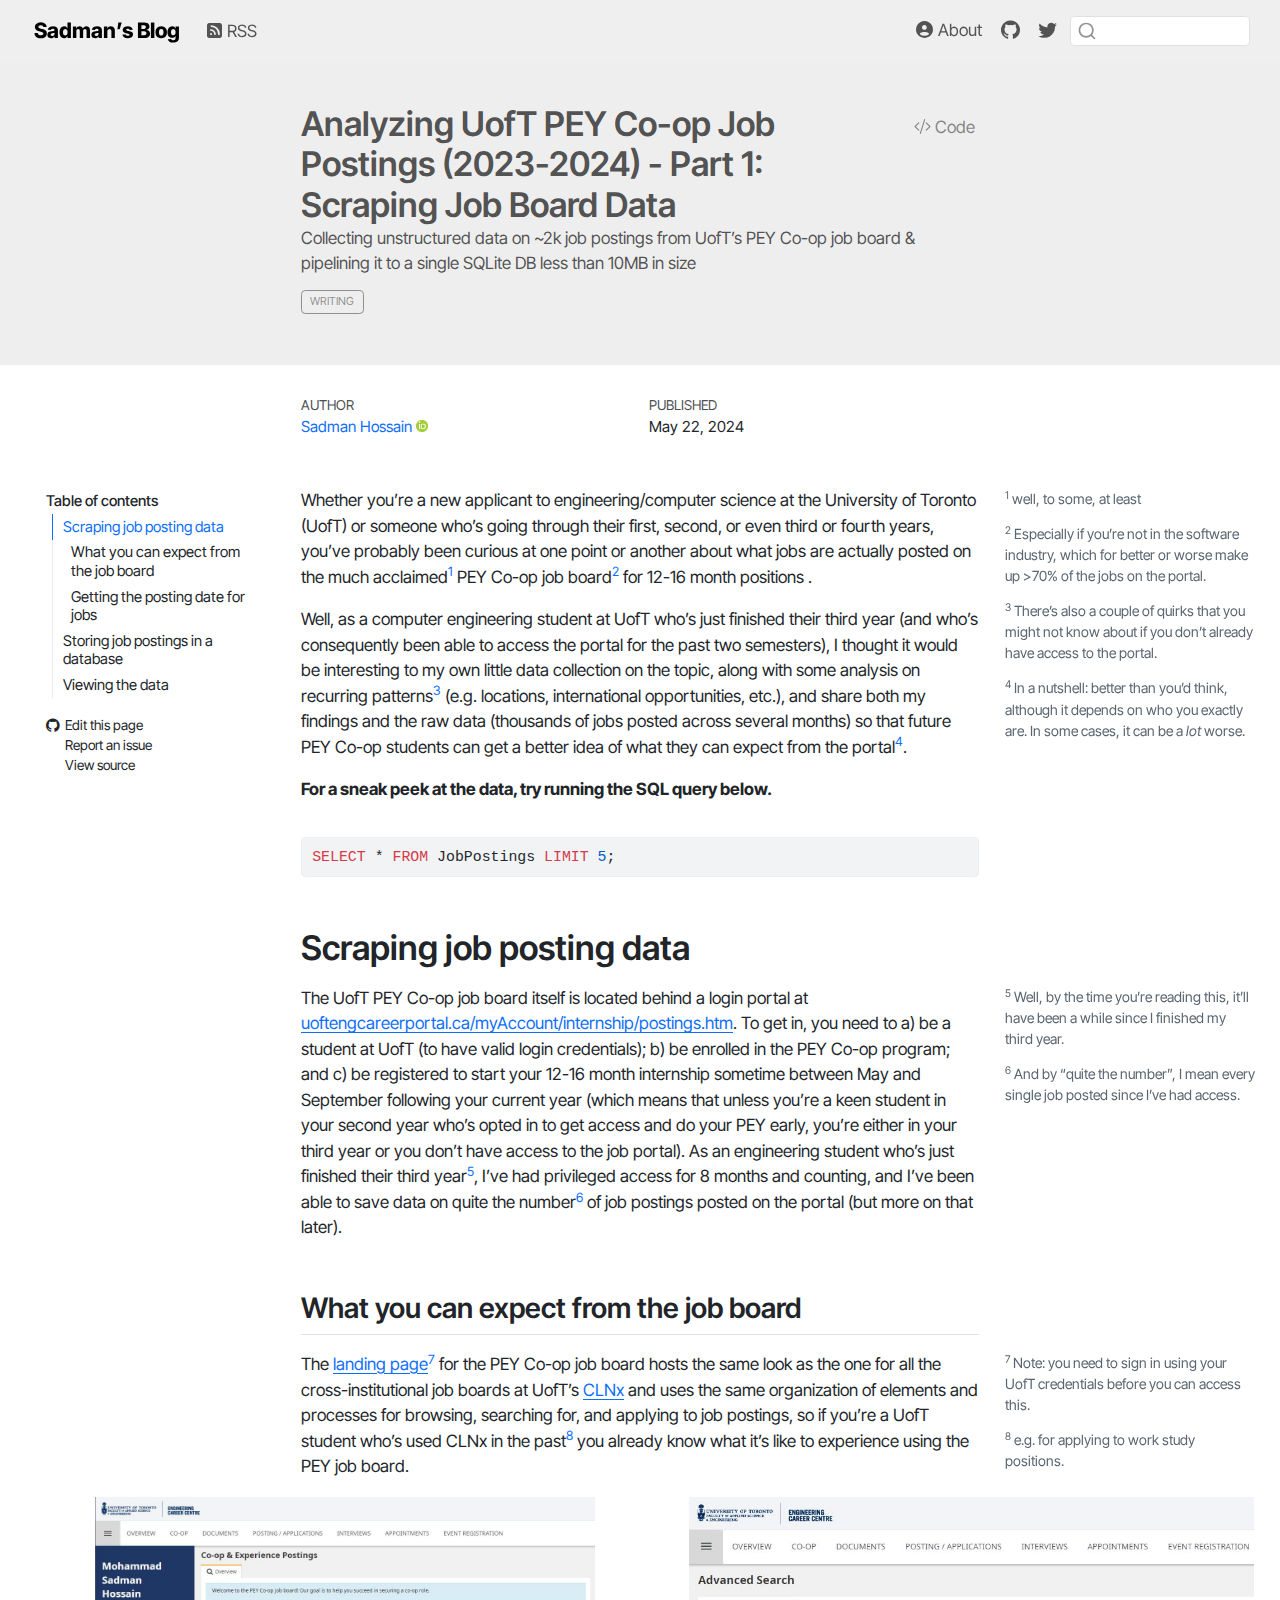
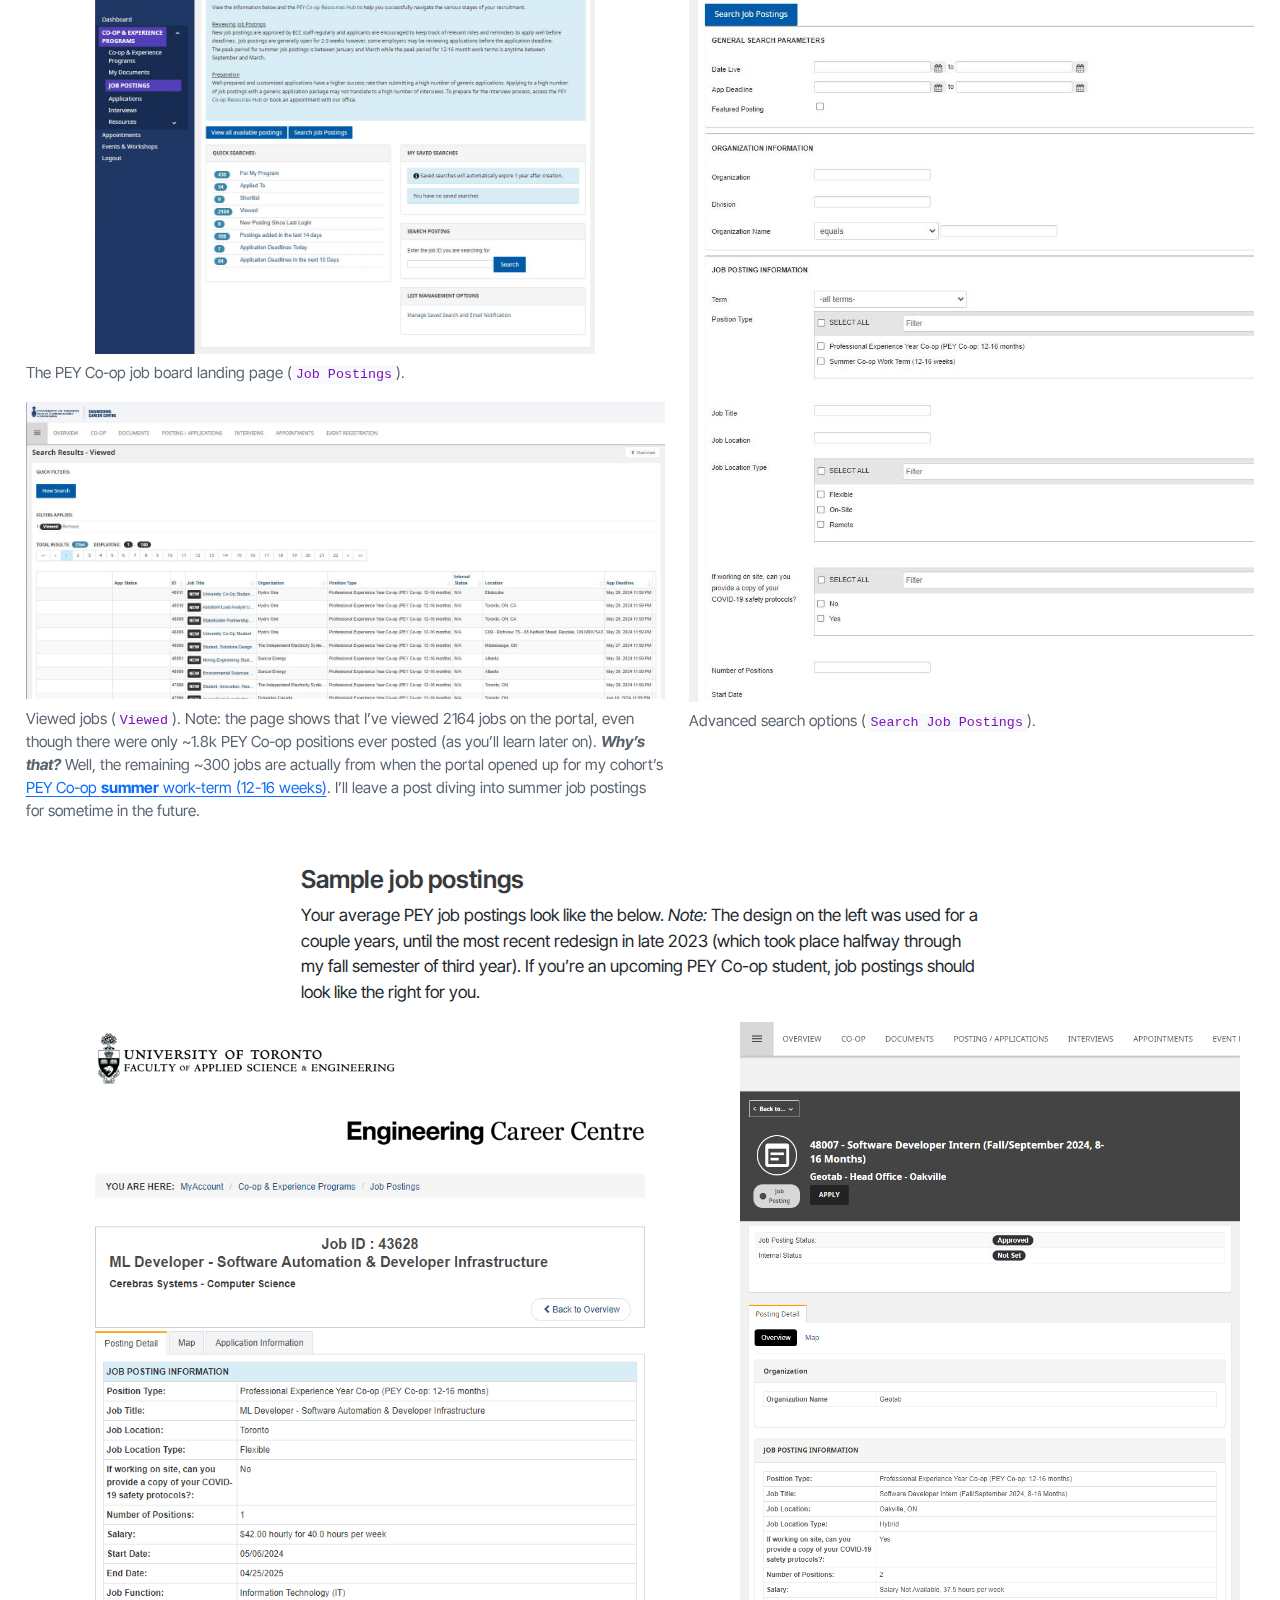
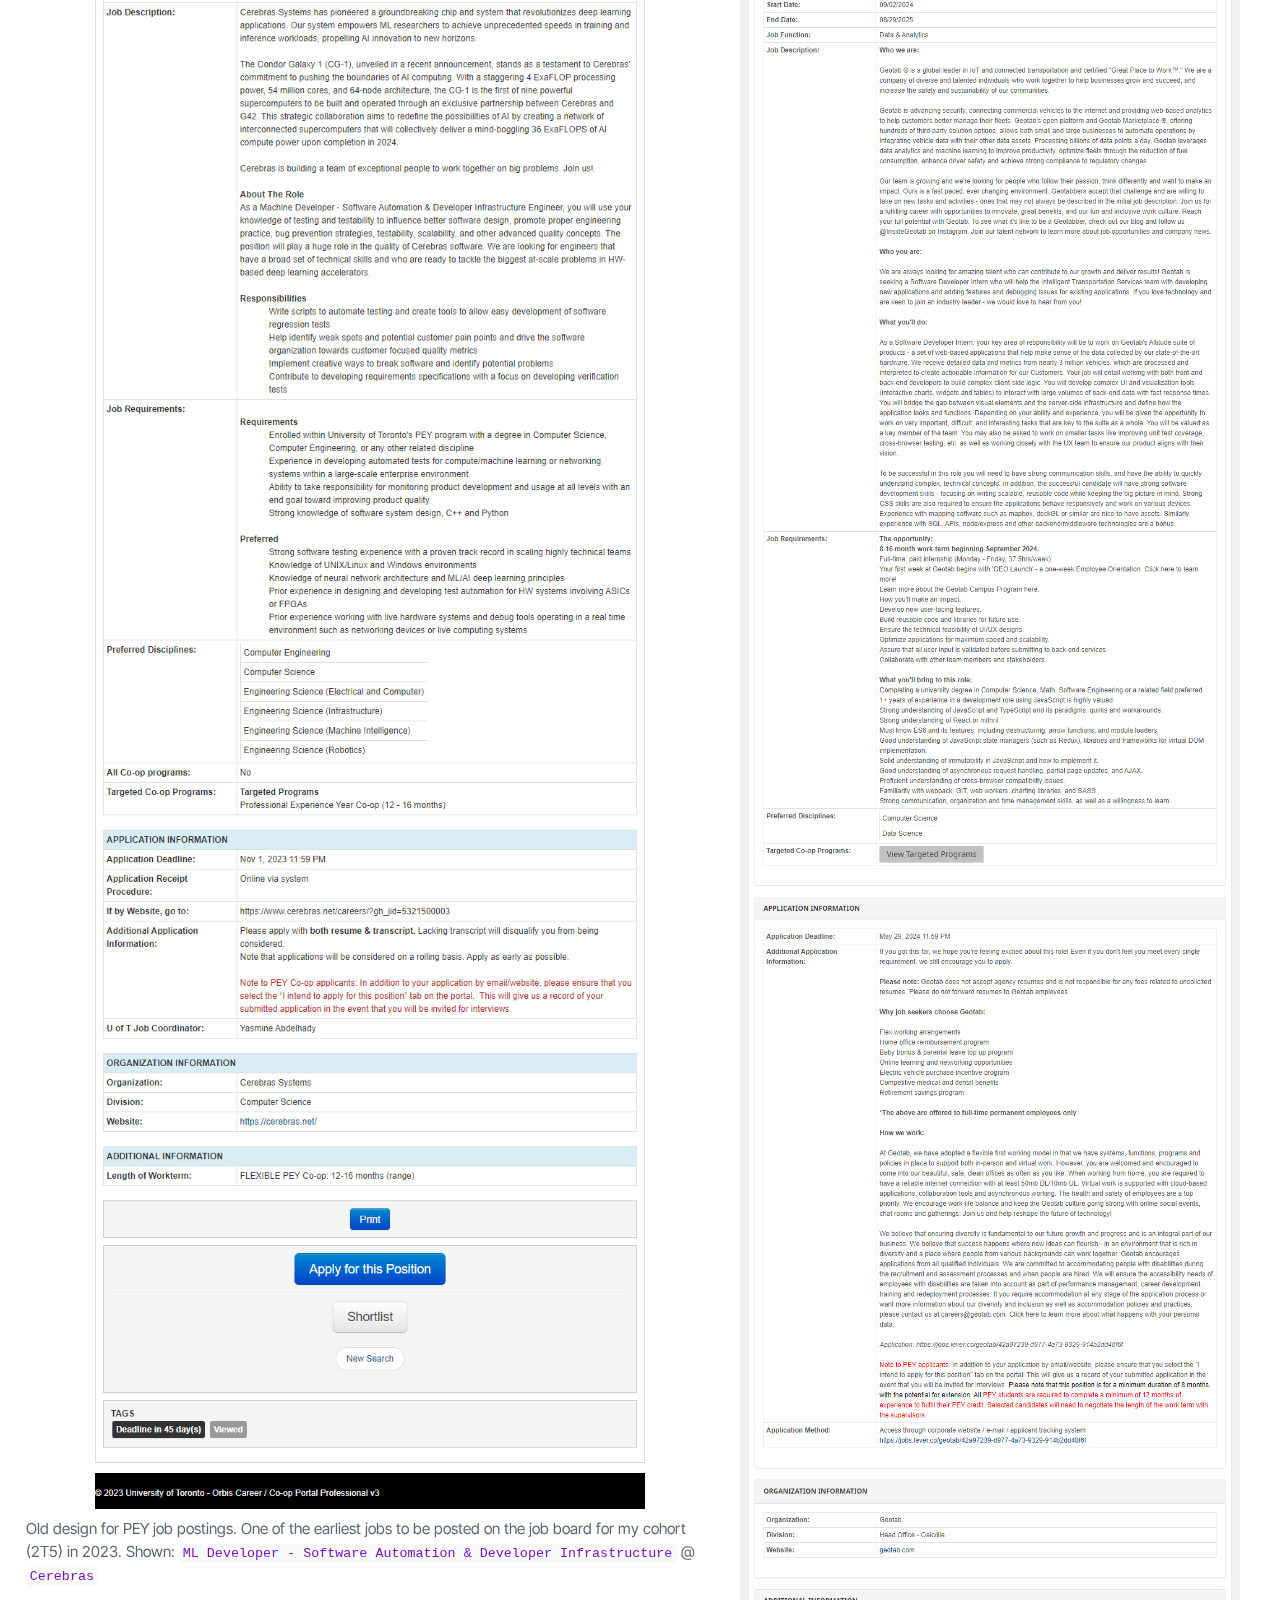
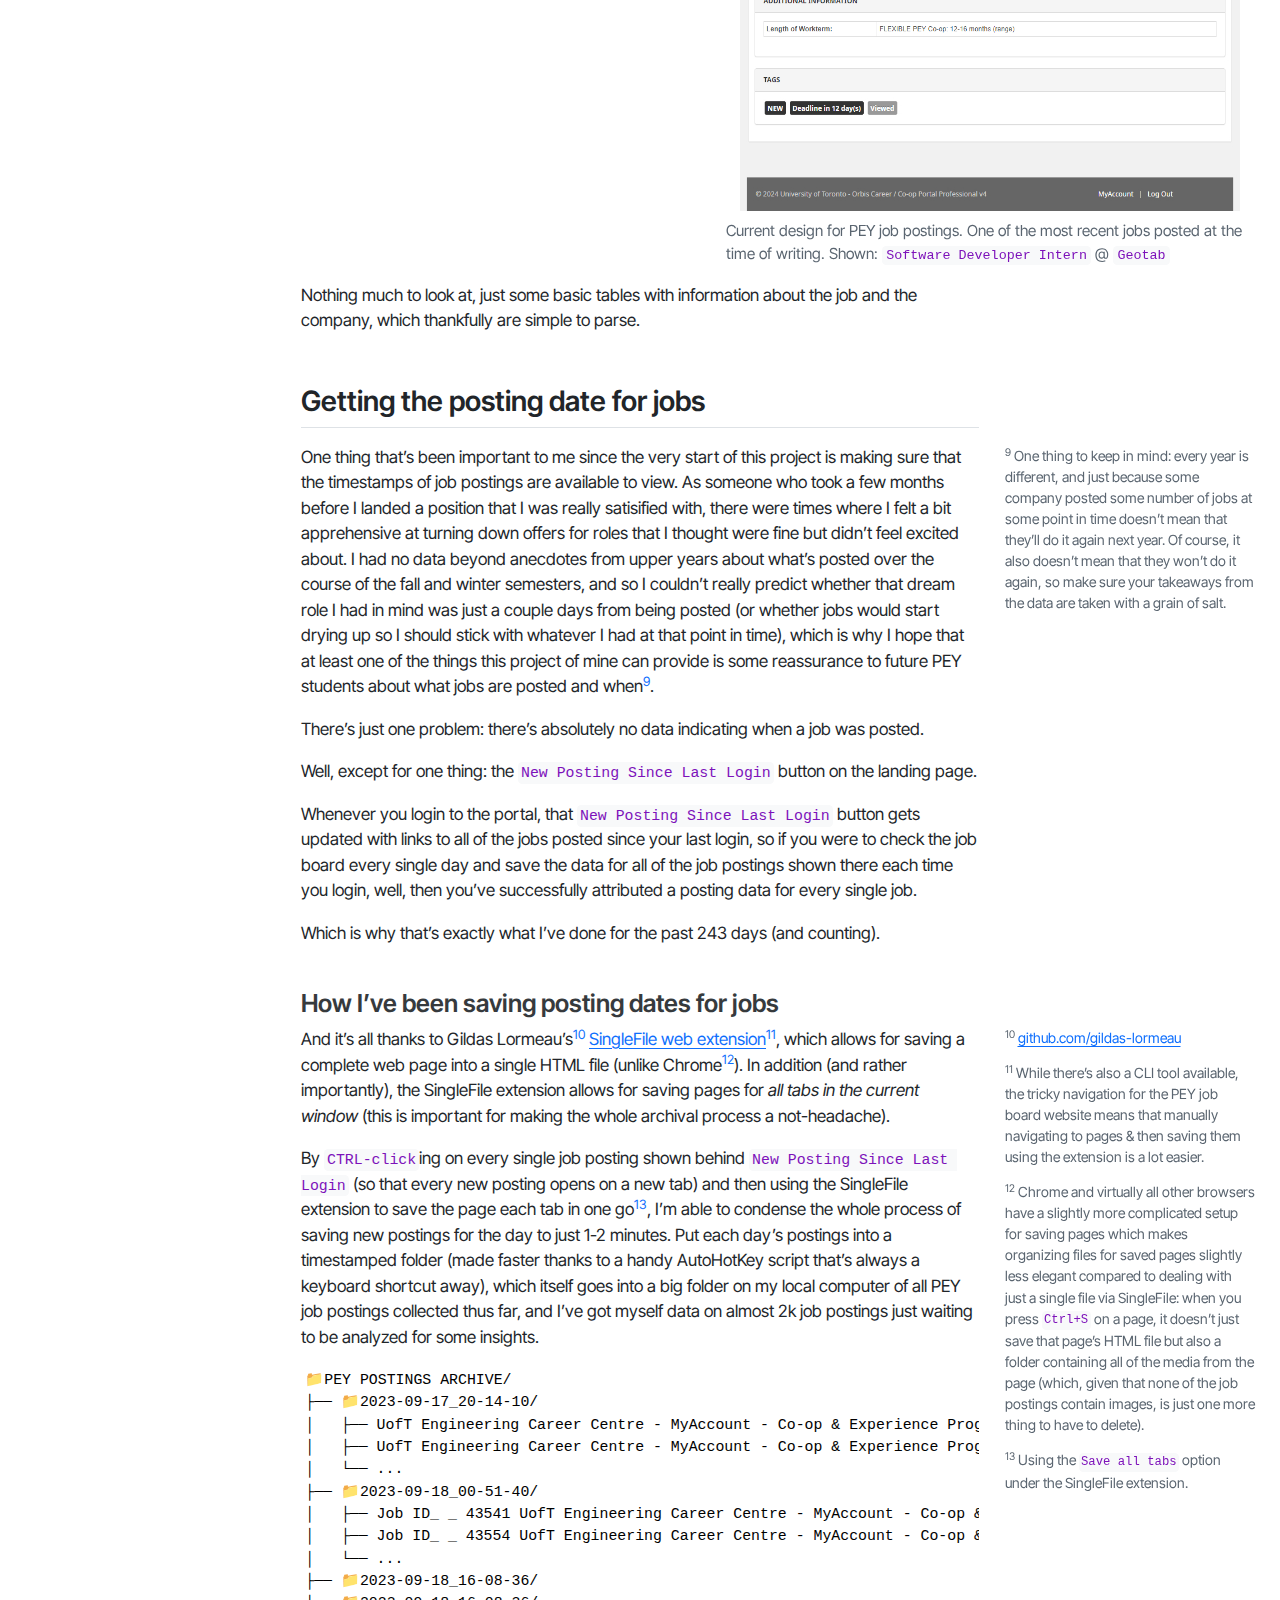
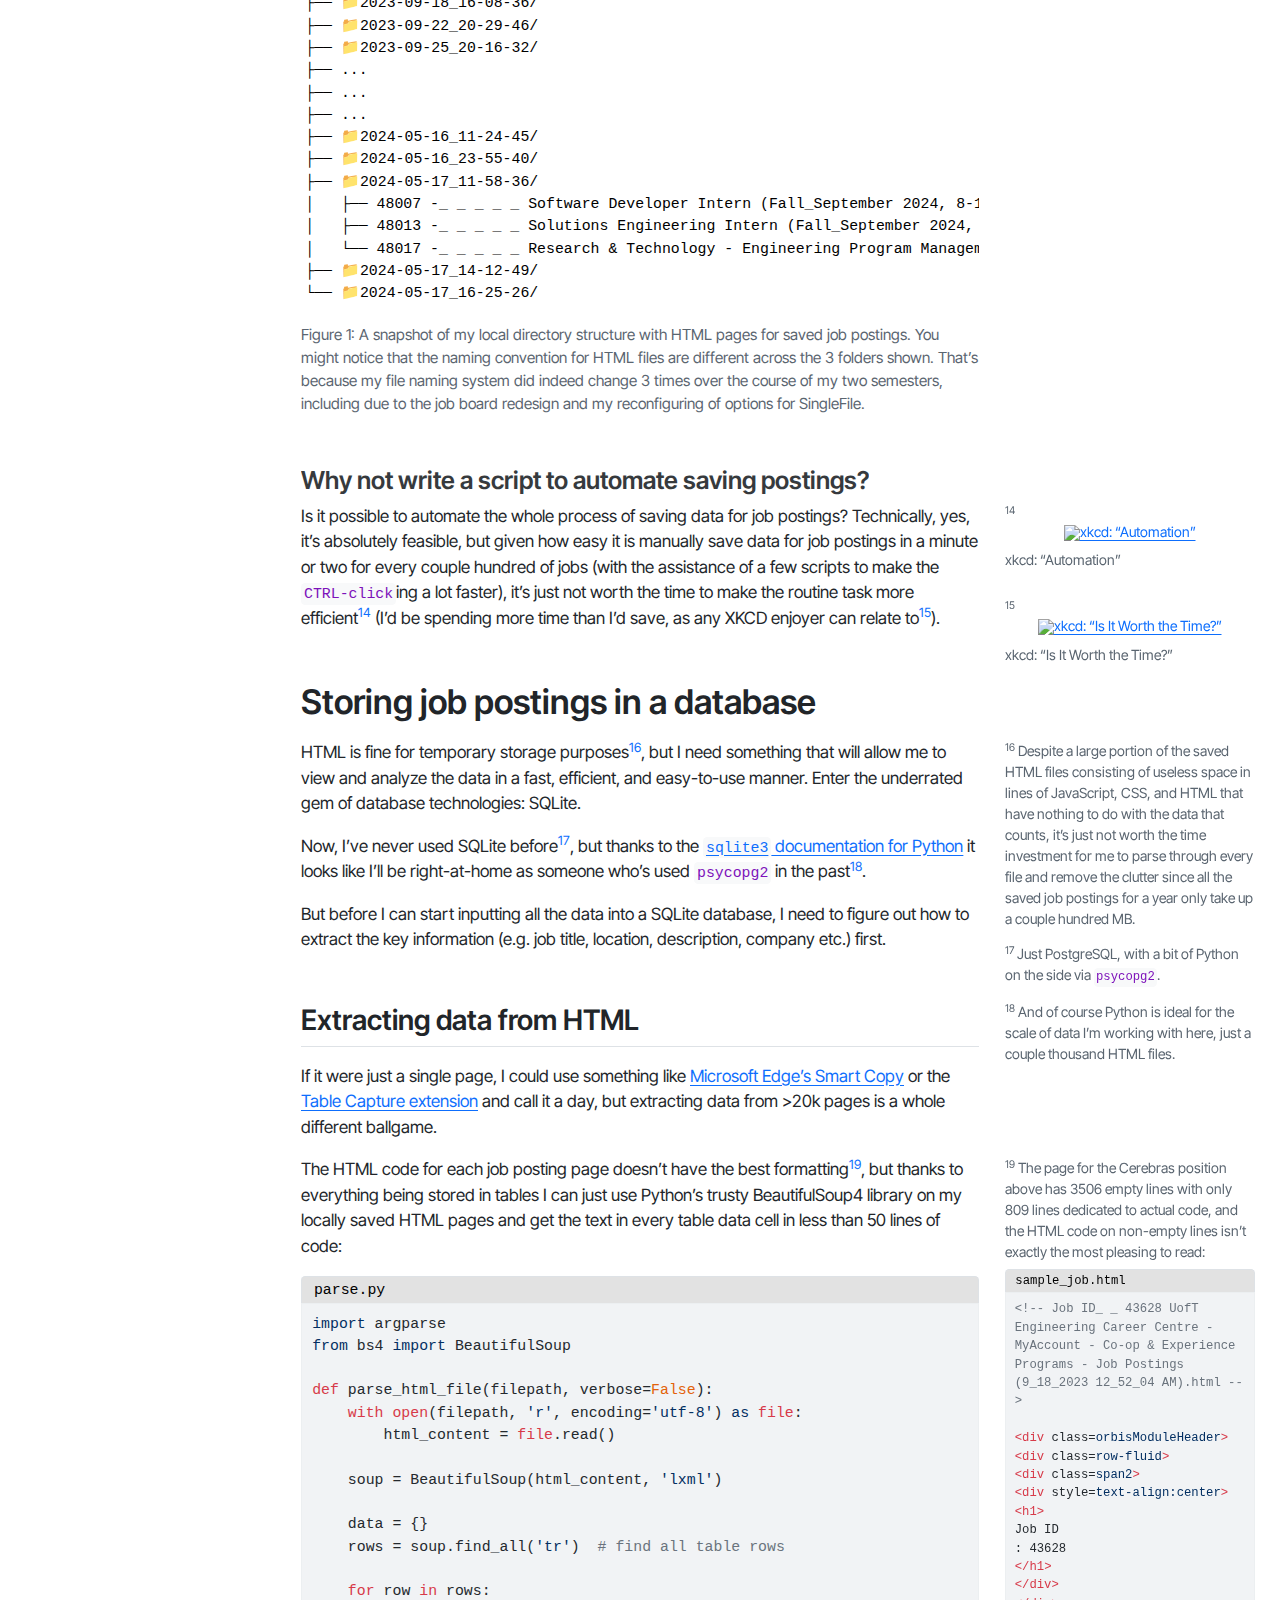
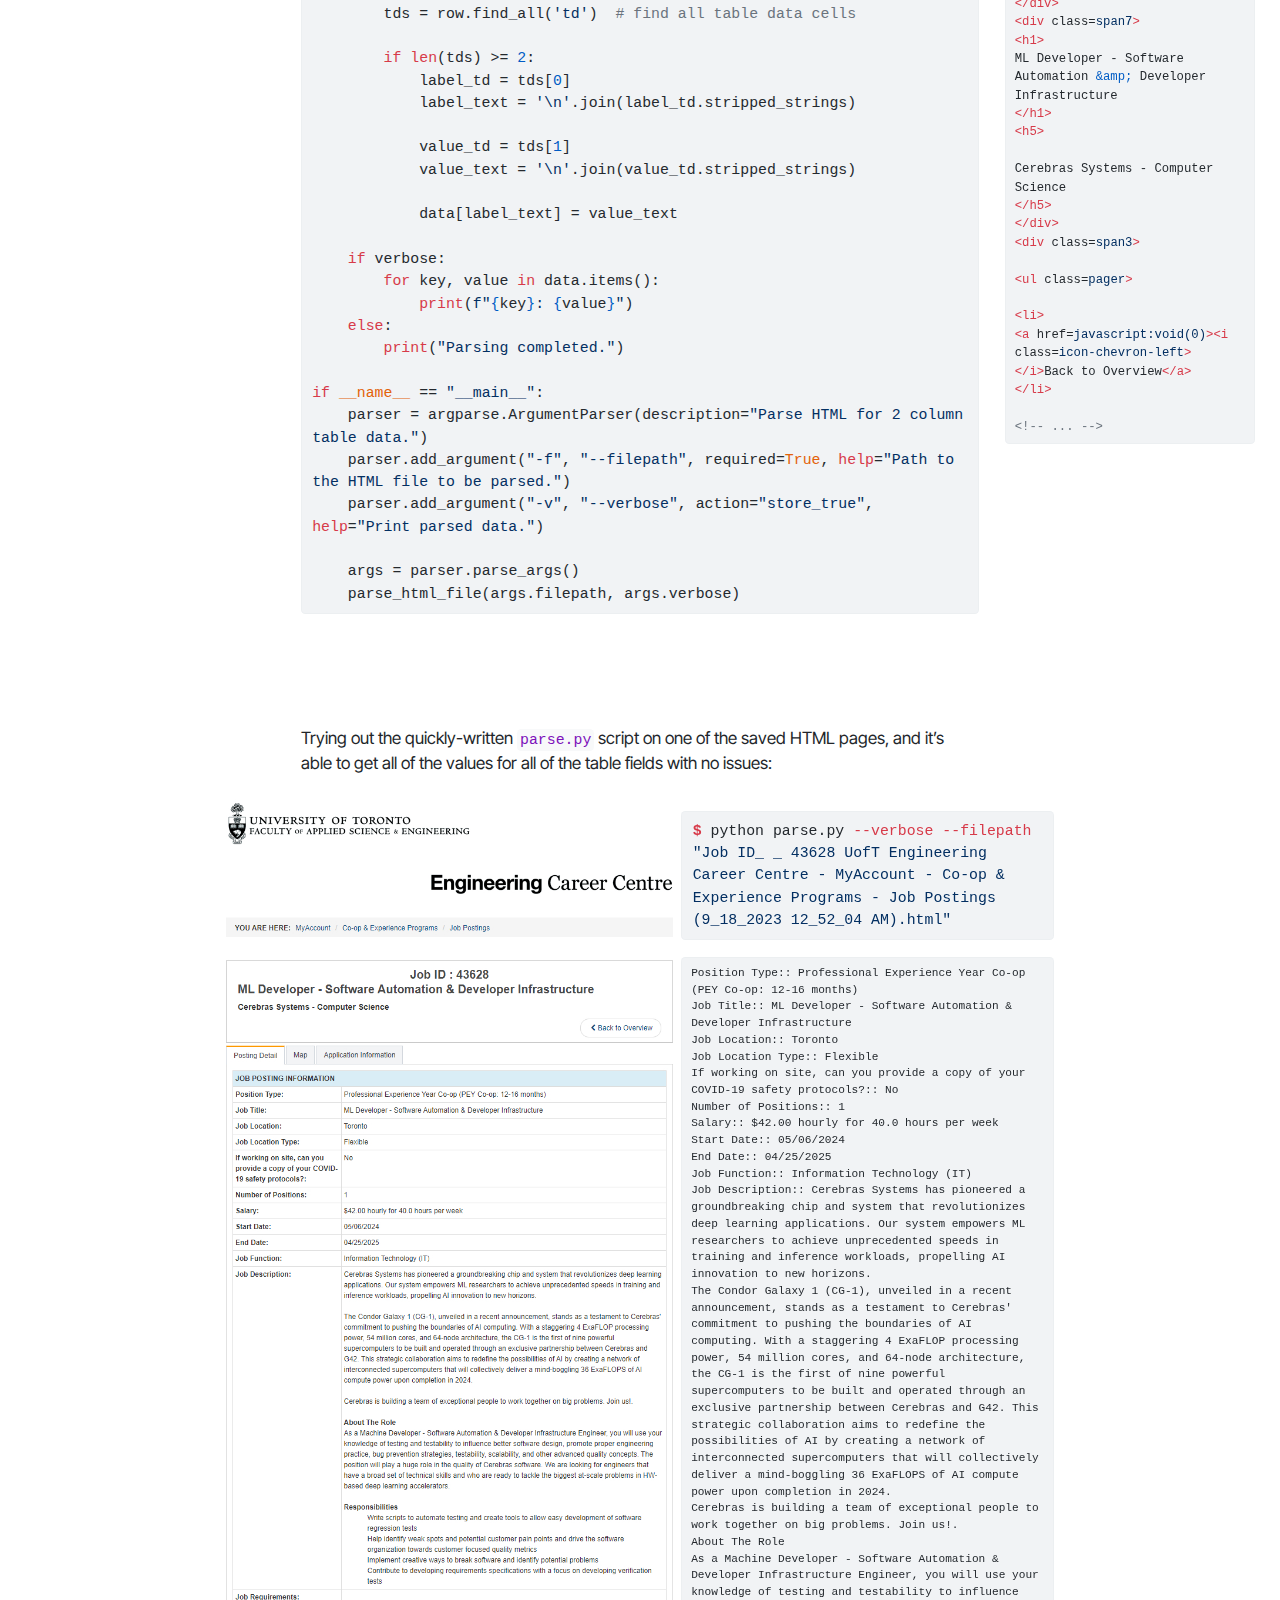
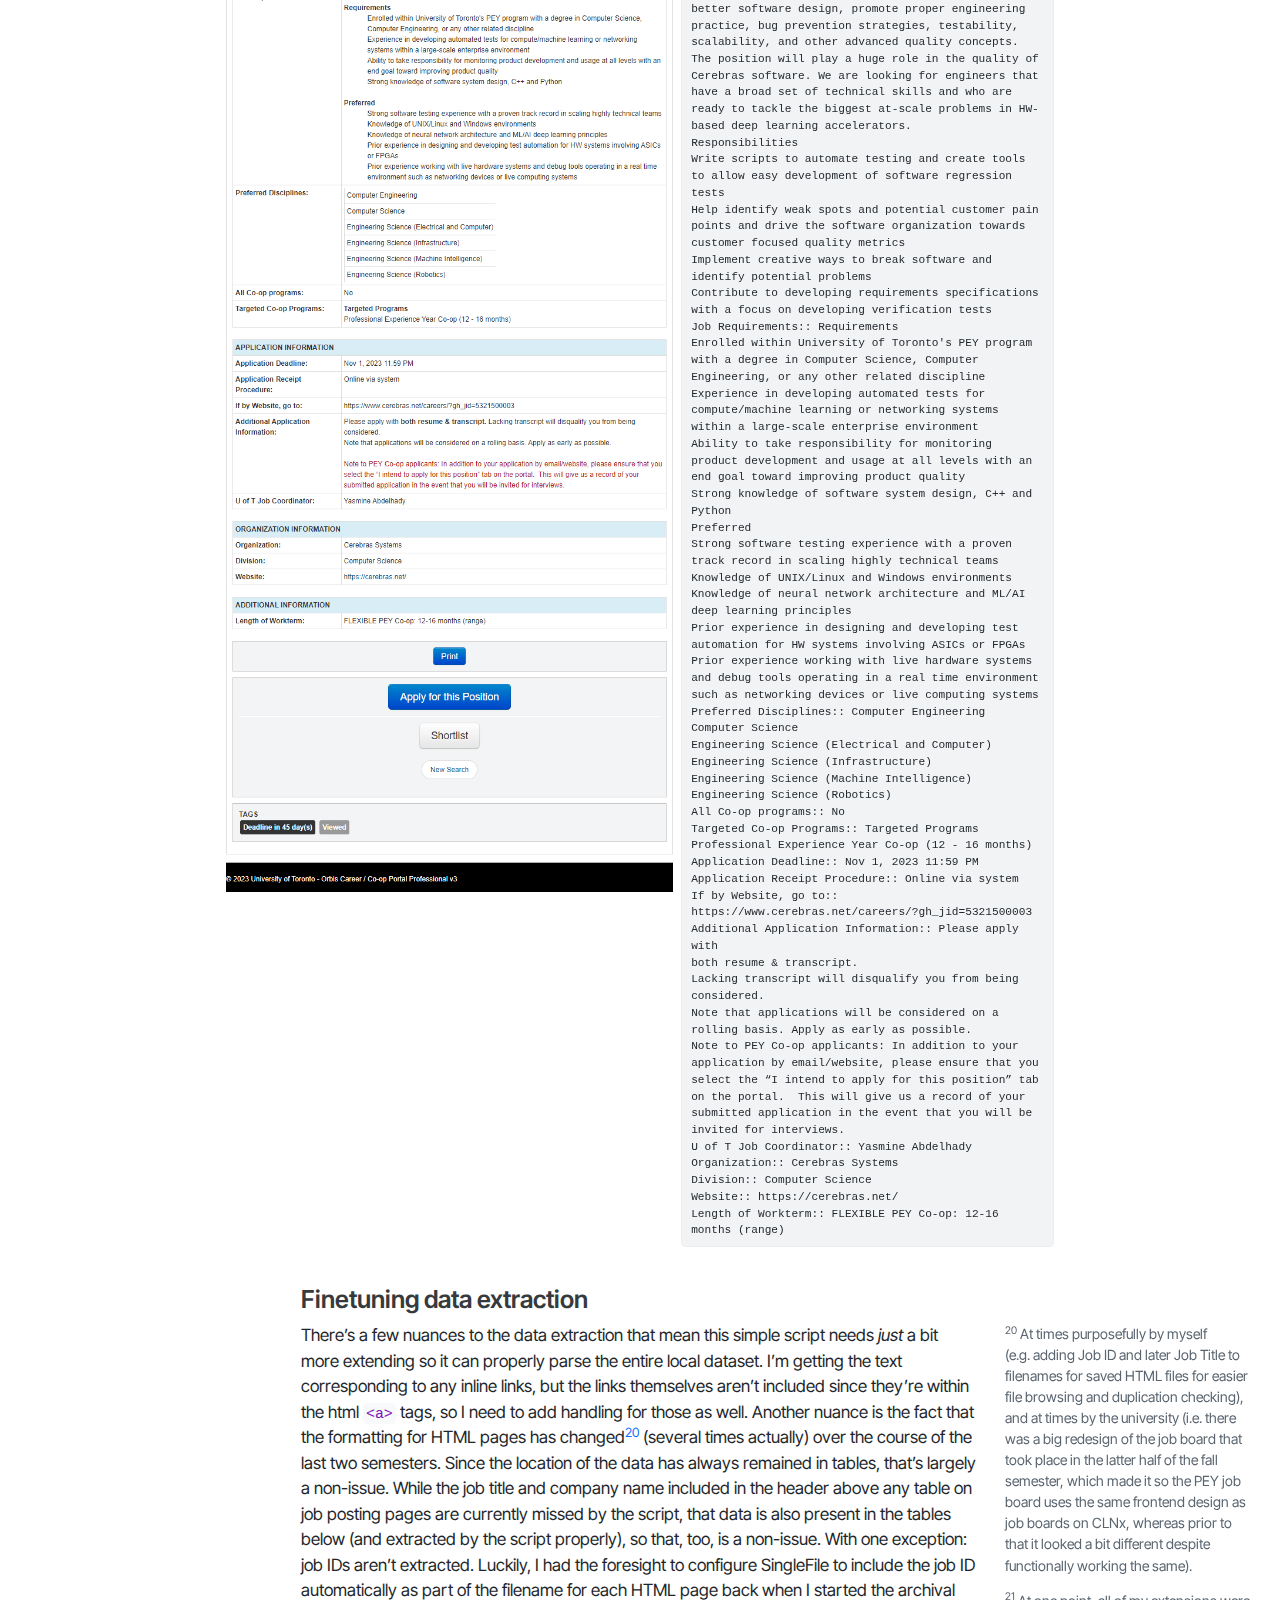
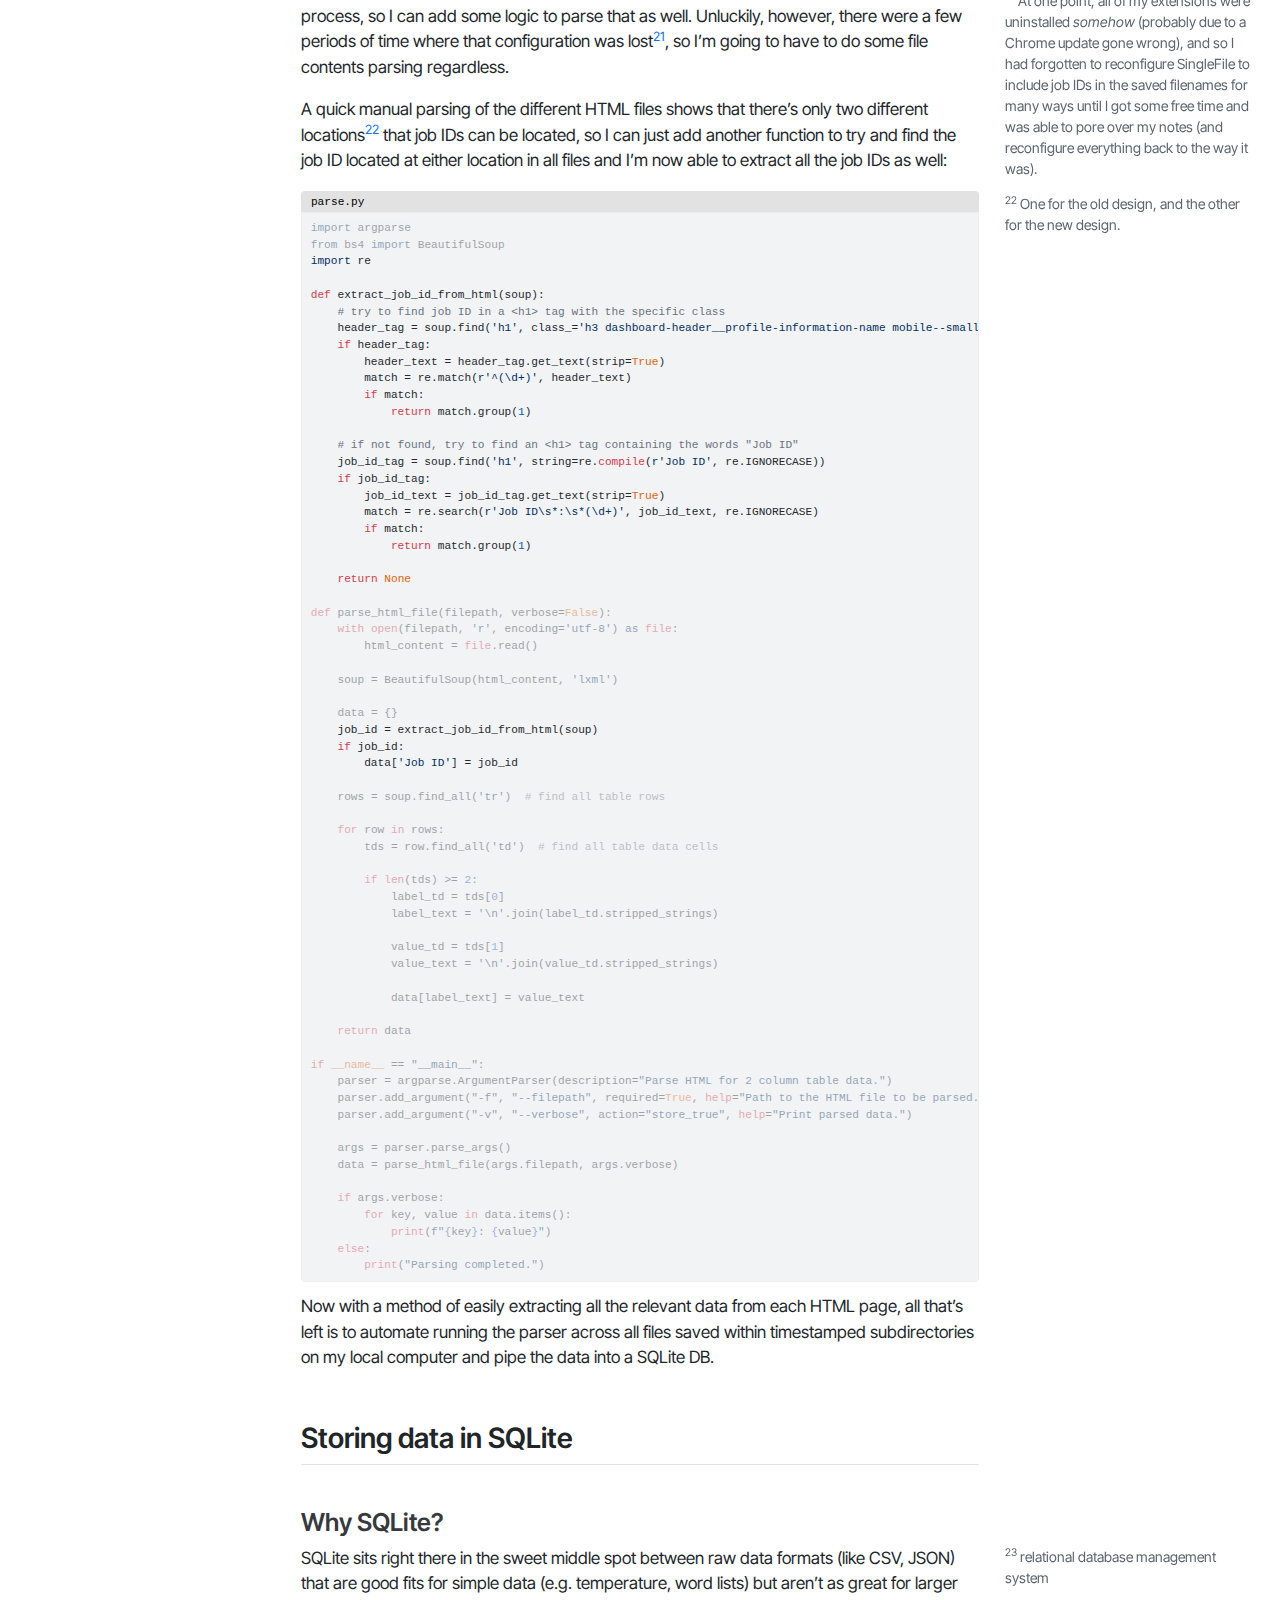
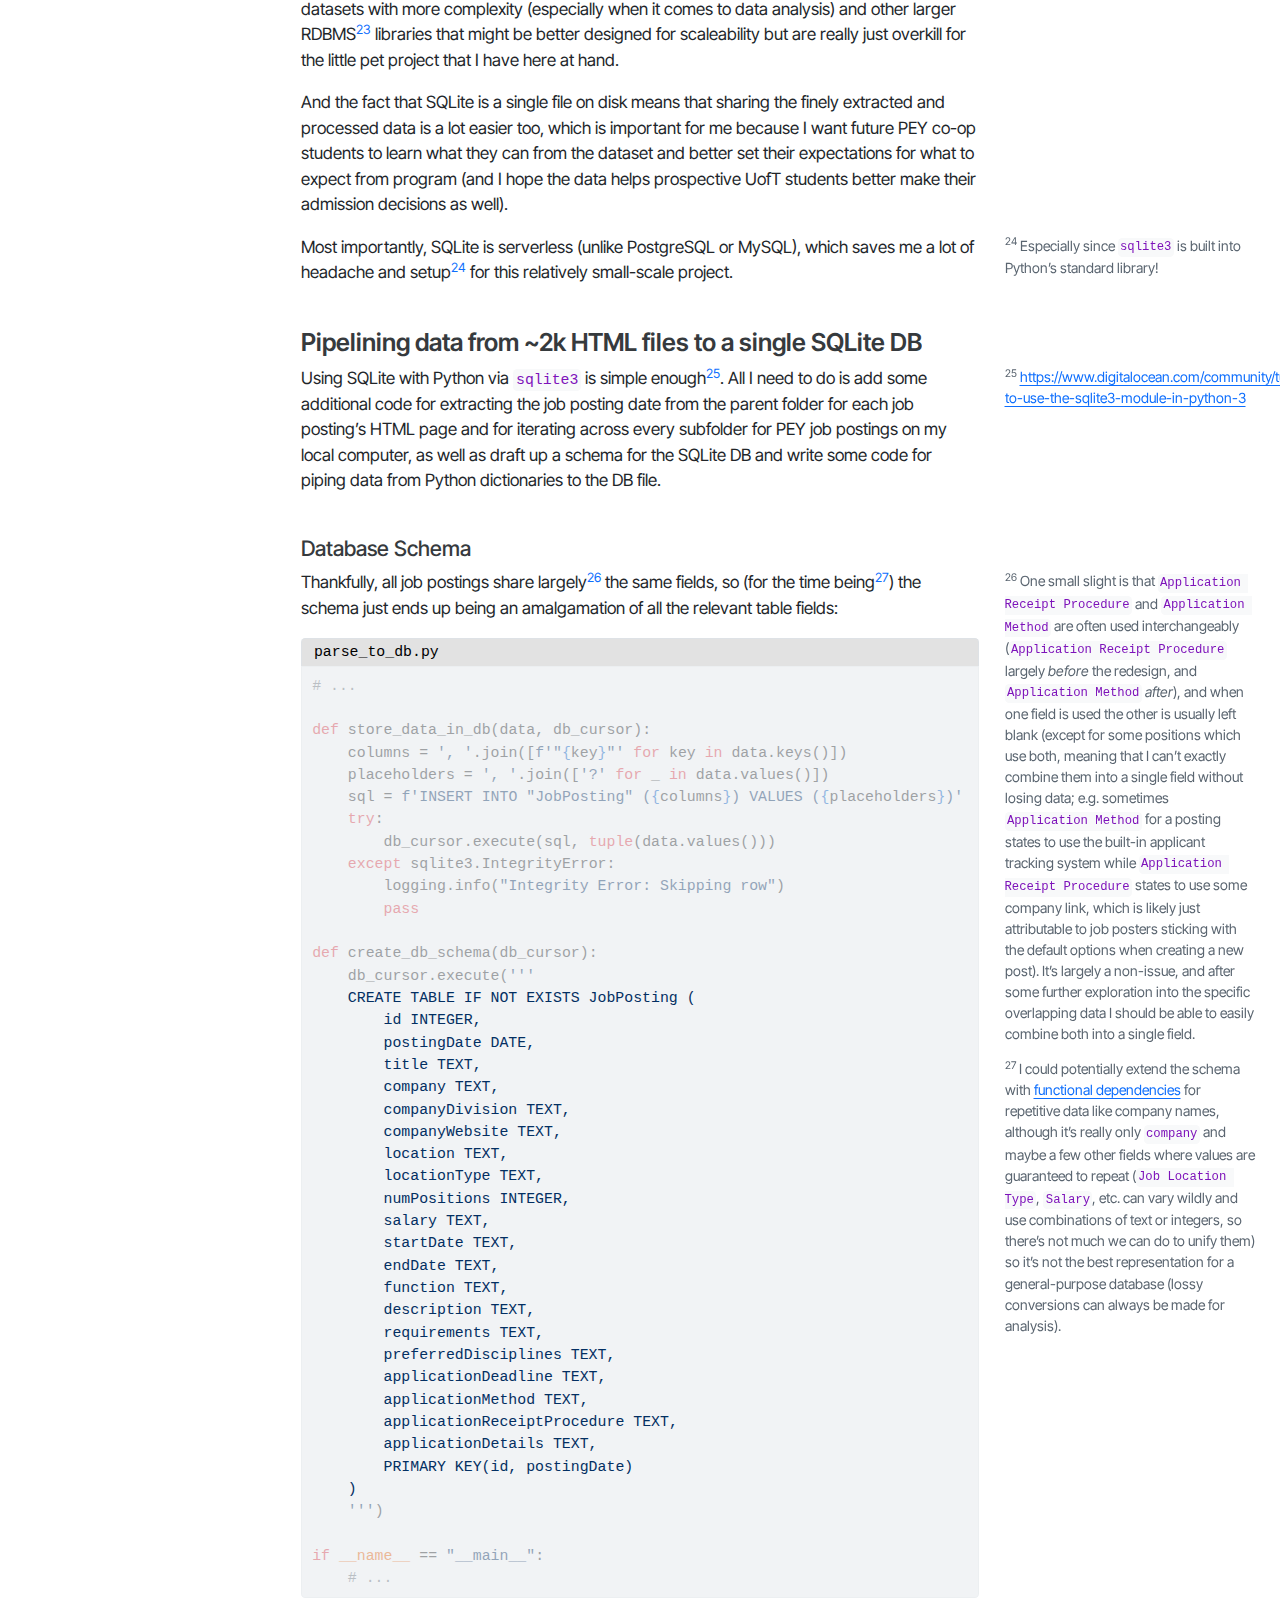
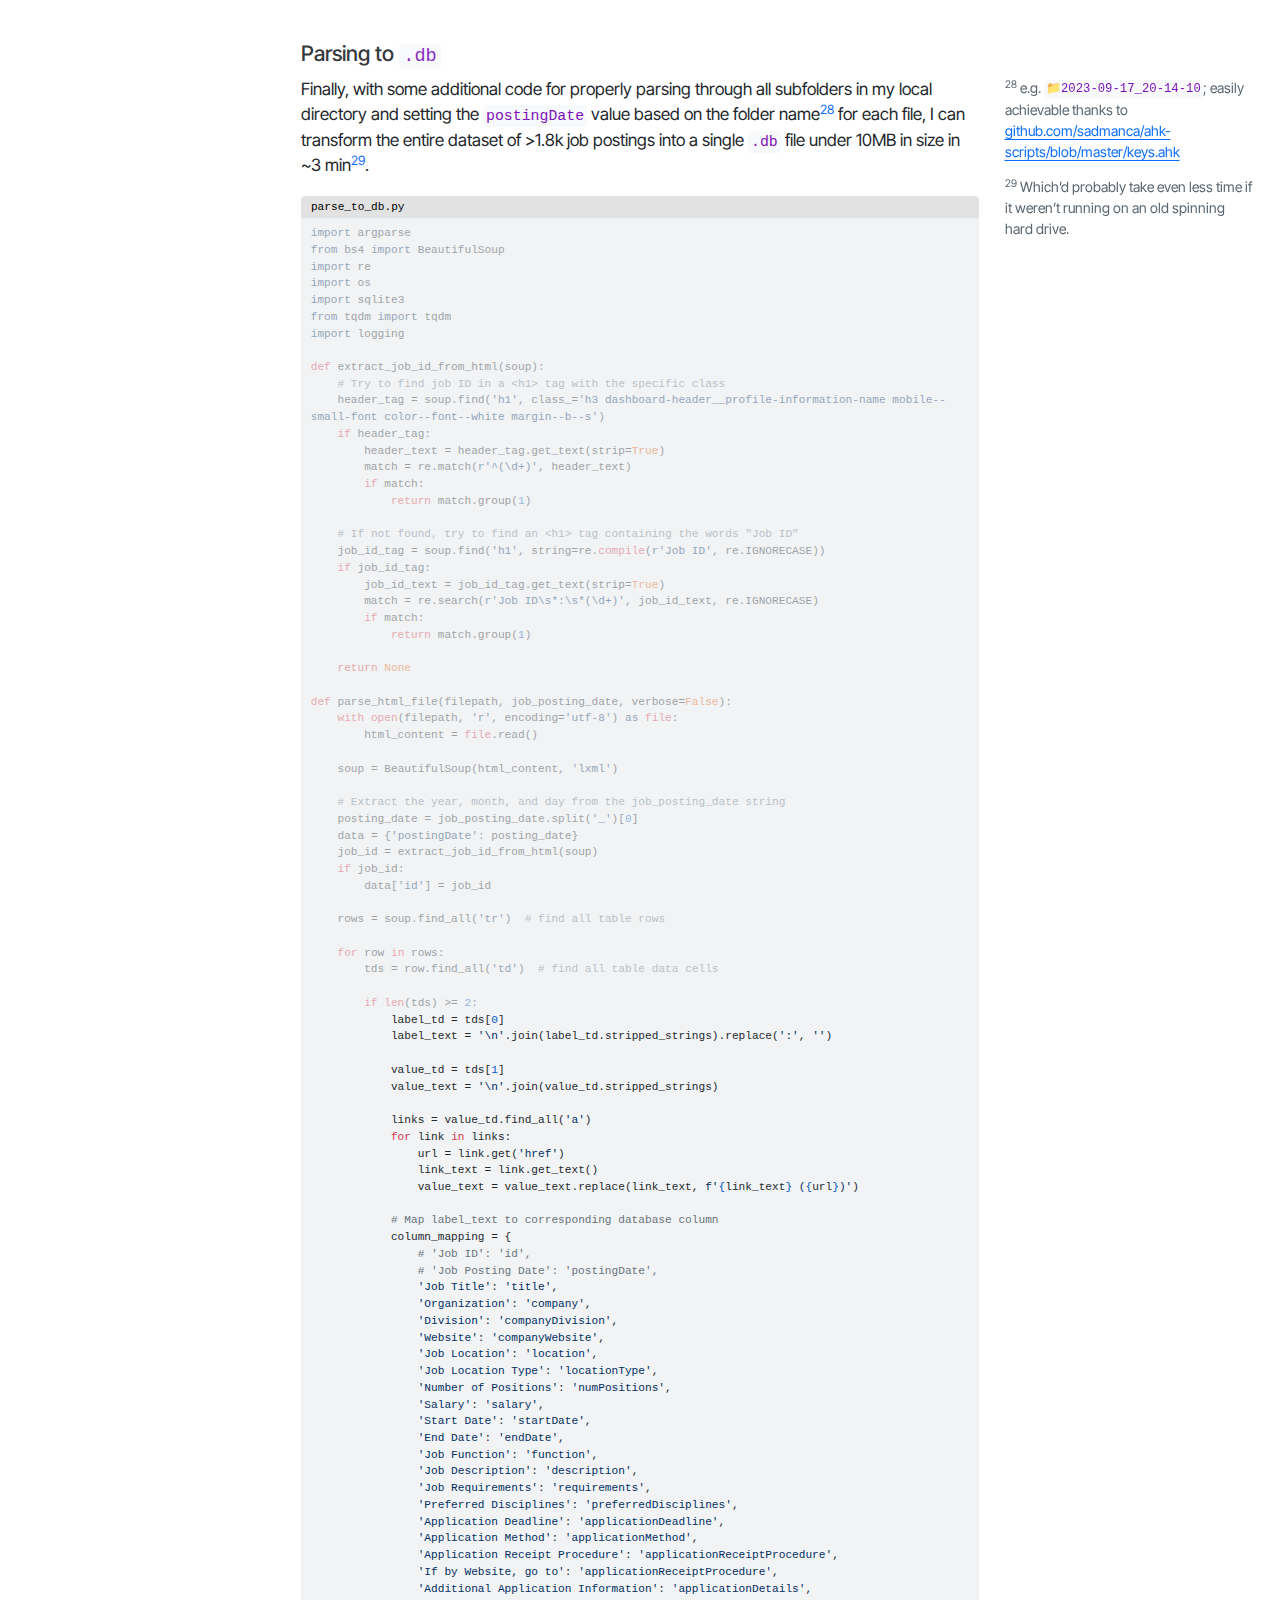
==== posts/2024-05-22-analyzing-pey-postings-part-1/index.html @ 2bd05421 "Built site for gh-pages" ====
<!DOCTYPE html>
<html xmlns="http://www.w3.org/1999/xhtml" lang="en" xml:lang="en"><head>

<meta charset="utf-8">
<meta name="generator" content="quarto-1.4.554">

<meta name="viewport" content="width=device-width, initial-scale=1.0, user-scalable=yes">

<meta name="author" content="Sadman Hossain">
<meta name="dcterms.date" content="2024-05-22">
<meta name="description" content="Collecting unstructured data on ~2k job postings from UofT’s PEY Co-op job board &amp; pipelining it to a single SQLite DB less than 10MB in size">

<title>Sadman’s Blog - Analyzing UofT PEY Co-op Job Postings (2023-2024) - Part 1: Scraping Job Board Data</title>
<style>
code{white-space: pre-wrap;}
span.smallcaps{font-variant: small-caps;}
div.columns{display: flex; gap: min(4vw, 1.5em);}
div.column{flex: auto; overflow-x: auto;}
div.hanging-indent{margin-left: 1.5em; text-indent: -1.5em;}
ul.task-list{list-style: none;}
ul.task-list li input[type="checkbox"] {
  width: 0.8em;
  margin: 0 0.8em 0.2em -1em; /* quarto-specific, see https://github.com/quarto-dev/quarto-cli/issues/4556 */ 
  vertical-align: middle;
}
/* CSS for syntax highlighting */
pre > code.sourceCode { white-space: pre; position: relative; }
pre > code.sourceCode > span { line-height: 1.25; }
pre > code.sourceCode > span:empty { height: 1.2em; }
.sourceCode { overflow: visible; }
code.sourceCode > span { color: inherit; text-decoration: inherit; }
div.sourceCode { margin: 1em 0; }
pre.sourceCode { margin: 0; }
@media screen {
div.sourceCode { overflow: auto; }
}
@media print {
pre > code.sourceCode { white-space: pre-wrap; }
pre > code.sourceCode > span { text-indent: -5em; padding-left: 5em; }
}
pre.numberSource code
  { counter-reset: source-line 0; }
pre.numberSource code > span
  { position: relative; left: -4em; counter-increment: source-line; }
pre.numberSource code > span > a:first-child::before
  { content: counter(source-line);
    position: relative; left: -1em; text-align: right; vertical-align: baseline;
    border: none; display: inline-block;
    -webkit-touch-callout: none; -webkit-user-select: none;
    -khtml-user-select: none; -moz-user-select: none;
    -ms-user-select: none; user-select: none;
    padding: 0 4px; width: 4em;
  }
pre.numberSource { margin-left: 3em;  padding-left: 4px; }
div.sourceCode
  {   }
@media screen {
pre > code.sourceCode > span > a:first-child::before { text-decoration: underline; }
}
</style>


<script src="../../site_libs/quarto-nav/quarto-nav.js"></script>
<script src="../../site_libs/quarto-nav/headroom.min.js"></script>
<script src="../../site_libs/clipboard/clipboard.min.js"></script>
<script src="../../site_libs/quarto-search/autocomplete.umd.js"></script>
<script src="../../site_libs/quarto-search/fuse.min.js"></script>
<script src="../../site_libs/quarto-search/quarto-search.js"></script>
<meta name="quarto:offset" content="../../">
<link href="../../images/favicon.svg" rel="icon" type="image/svg+xml">
<script src="../../site_libs/quarto-html/quarto.js"></script>
<script src="../../site_libs/quarto-html/popper.min.js"></script>
<script src="../../site_libs/quarto-html/tippy.umd.min.js"></script>
<script src="../../site_libs/quarto-html/anchor.min.js"></script>
<link href="../../site_libs/quarto-html/tippy.css" rel="stylesheet">
<link href="../../site_libs/quarto-html/quarto-syntax-highlighting.css" rel="stylesheet" id="quarto-text-highlighting-styles">
<script src="../../site_libs/bootstrap/bootstrap.min.js"></script>
<link href="../../site_libs/bootstrap/bootstrap-icons.css" rel="stylesheet">
<link href="../../site_libs/bootstrap/bootstrap.min.css" rel="stylesheet" id="quarto-bootstrap" data-mode="light">
<link href="../../site_libs/quarto-contrib/line-highlight-1.0.0/line-highlight.css" rel="stylesheet">
<script src="../../site_libs/quarto-contrib/iconify-2.1.0/iconify-icon.min.js"></script>
<link href="../../site_libs/quarto-contrib/fontawesome6-0.1.0/all.css" rel="stylesheet">
<link href="../../site_libs/quarto-contrib/fontawesome6-0.1.0/latex-fontsize.css" rel="stylesheet">
<link href="../../site_libs/quarto-contrib/interactive-sql-1.0.0/interactive-sql.css" rel="stylesheet">
<script id="quarto-search-options" type="application/json">{
  "location": "navbar",
  "copy-button": false,
  "collapse-after": 3,
  "panel-placement": "end",
  "type": "textbox",
  "limit": 50,
  "keyboard-shortcut": [
    "f",
    "/",
    "s"
  ],
  "language": {
    "search-no-results-text": "No results",
    "search-matching-documents-text": "matching documents",
    "search-copy-link-title": "Copy link to search",
    "search-hide-matches-text": "Hide additional matches",
    "search-more-match-text": "more match in this document",
    "search-more-matches-text": "more matches in this document",
    "search-clear-button-title": "Clear",
    "search-text-placeholder": "",
    "search-detached-cancel-button-title": "Cancel",
    "search-submit-button-title": "Submit",
    "search-label": "Search"
  }
}</script>
<script async="" src="https://www.googletagmanager.com/gtag/js?id=G-Q095PB1G6R"></script>

<script type="text/javascript">

window.dataLayer = window.dataLayer || [];
function gtag(){dataLayer.push(arguments);}
gtag('js', new Date());
gtag('config', 'G-Q095PB1G6R', { 'anonymize_ip': true});
</script>
<style>html{ scroll-behavior: smooth; }</style>
<style>

      .quarto-title-block .quarto-title-banner {
        background: #eeeeee;
      }
</style>
<script>
  
  document.addEventListener('DOMContentLoaded', function () {
    const giscusAttributes = {
      "src": "https://giscus.app/client.js",
      "data-repo": "sadmanca/blog",
      "data-repo-id": "MDEwOlJlcG9zaXRvcnk0MDI1OTEwNzY=",
      "data-category": "Comments",
      "data-category-id": "DIC_kwDOF_8NZM4CfKh0",
      "data-mapping": "pathname",
      "data-strict": "0",
      "data-reactions-enabled": "1",
      "data-emit-metadata": "0",
      "data-input-position": "top",
      "data-theme": "light",
      "data-lang": "en",
      "data-loading": "lazy",
      "crossorigin": "anonymous",
      "async": "",
    };
  
    // Dynamically create script tag
    const giscusScript = document.createElement("script");
    Object.entries(giscusAttributes).forEach(([key, value]) => giscusScript.setAttribute(key, value));
    document.body.appendChild(giscusScript);
  });
    
</script>
<script src="https://unpkg.com/@antonz/sqlite@3.40.0/dist/sqlite3.js"></script>
<script src="https://unpkg.com/sqlime@0.1.3/dist/sqlime-db.js"></script>
<script src="https://unpkg.com/sqlime@0.1.3/dist/sqlime-examples.js"></script>


<link rel="stylesheet" href="../../styles.css">
<meta property="og:title" content="Sadman’s Blog - Analyzing UofT PEY Co-op Job Postings (2023-2024) - Part 1: Scraping Job Board Data">
<meta property="og:description" content="Collecting unstructured data on ~2k job postings from UofT’s PEY Co-op job board &amp; pipelining it to a single SQLite DB less than 10MB in size">
<meta property="og:image" content="https://sadman.ca/posts/2024-05-22-analyzing-pey-postings-part-1/resources/pey-part1.svg">
<meta property="og:site_name" content="Sadman's Blog">
<meta name="twitter:title" content="Sadman’s Blog - Analyzing UofT PEY Co-op Job Postings (2023-2024) - Part 1: Scraping Job Board Data">
<meta name="twitter:description" content="Collecting unstructured data on ~2k job postings from UofT’s PEY Co-op job board &amp; pipelining it to a single SQLite DB less than 10MB in size">
<meta name="twitter:image" content="https://sadman.ca/posts/2024-05-22-analyzing-pey-postings-part-1/resources/pey-part1.svg">
<meta name="twitter:creator" content="@sadmanca">
<meta name="twitter:card" content="summary_large_image">
</head>

<body class="floating nav-fixed slimcontent">

<div id="quarto-search-results"></div>
  <header id="quarto-header" class="headroom fixed-top quarto-banner">
    <nav class="navbar navbar-expand-lg " data-bs-theme="dark">
      <div class="navbar-container container-fluid">
      <div class="navbar-brand-container mx-auto">
    <a class="navbar-brand" href="../../index.html">
    <span class="navbar-title"><iconify-icon inline="" icon="line-md:sunny-filled-loop" aria-label="Icon sunny-filled-loop from line-md Iconify.design set." title="Icon sunny-filled-loop from line-md Iconify.design set."></iconify-icon>Sadman’s Blog</span>
    </a>
  </div>
            <div id="quarto-search" class="" title="Search"></div>
          <button class="navbar-toggler" type="button" data-bs-toggle="collapse" data-bs-target="#navbarCollapse" aria-controls="navbarCollapse" aria-expanded="false" aria-label="Toggle navigation" onclick="if (window.quartoToggleHeadroom) { window.quartoToggleHeadroom(); }">
  <span class="navbar-toggler-icon"></span>
</button>
          <div class="collapse navbar-collapse" id="navbarCollapse">
            <ul class="navbar-nav navbar-nav-scroll me-auto">
  <li class="nav-item">
    <a class="nav-link" href="../../index.xml"> 
<span class="menu-text"><i class="fa-solid fa-square-rss" aria-label="square-rss"></i> RSS</span></a>
  </li>  
</ul>
            <ul class="navbar-nav navbar-nav-scroll ms-auto">
  <li class="nav-item">
    <a class="nav-link" href="../../about.html"> 
<span class="menu-text"><i class="fa-solid fa-circle-user" aria-label="circle-user"></i> About</span></a>
  </li>  
  <li class="nav-item compact">
    <a class="nav-link" href="https://github.com/sadmanca/blog"> <i class="bi bi-github" role="img">
</i> 
<span class="menu-text"></span></a>
  </li>  
  <li class="nav-item compact">
    <a class="nav-link" href="https://twitter.com/sadmanca"> <i class="bi bi-twitter" role="img">
</i> 
<span class="menu-text"></span></a>
  </li>  
</ul>
          </div> <!-- /navcollapse -->
          <div class="quarto-navbar-tools">
</div>
      </div> <!-- /container-fluid -->
    </nav>
</header>
<!-- content -->
<header id="title-block-header" class="quarto-title-block default toc-left page-columns page-full">
  <div class="quarto-title-banner page-columns page-full">
    <div class="quarto-title column-body">
      <div class="quarto-title-block"><div><h1 class="title">Analyzing UofT PEY Co-op Job Postings (2023-2024) - Part 1: Scraping Job Board Data</h1><button type="button" class="btn code-tools-button" id="quarto-code-tools-source"><i class="bi"></i> Code</button></div></div>
                  <div>
        <div class="description">
          Collecting unstructured data on ~2k job postings from UofT’s PEY Co-op job board &amp; pipelining it to a single SQLite DB less than 10MB in size
        </div>
      </div>
                          <div class="quarto-categories">
                <div class="quarto-category">Writing</div>
              </div>
                  </div>
  </div>
    
  
  <div class="quarto-title-meta">

      <div>
      <div class="quarto-title-meta-heading">Author</div>
      <div class="quarto-title-meta-contents">
               <p><a href="https://sadman.ca">Sadman Hossain</a> <a href="https://orcid.org/0000-0001-9691-420X" class="quarto-title-author-orcid"> <img src="[data-uri]"></a></p>
            </div>
    </div>
      
      <div>
      <div class="quarto-title-meta-heading">Published</div>
      <div class="quarto-title-meta-contents">
        <p class="date">May 22, 2024</p>
      </div>
    </div>
    
      
    </div>
    
  
  </header><div id="quarto-content" class="quarto-container page-columns page-rows-contents page-layout-article page-navbar">
<!-- sidebar -->
  <nav id="quarto-sidebar" class="sidebar collapse collapse-horizontal quarto-sidebar-collapse-item sidebar-navigation floating overflow-auto">
    <nav id="TOC" role="doc-toc" class="toc-active">
    <h2 id="toc-title">Table of contents</h2>
   
  <ul>
  <li><a href="#scraping-job-posting-data" id="toc-scraping-job-posting-data" class="nav-link active" data-scroll-target="#scraping-job-posting-data">Scraping job posting data</a>
  <ul class="collapse">
  <li><a href="#what-you-can-expect-from-the-job-board" id="toc-what-you-can-expect-from-the-job-board" class="nav-link" data-scroll-target="#what-you-can-expect-from-the-job-board">What you can expect from the job board</a>
  <ul class="collapse">
  <li><a href="#sample-job-postings" id="toc-sample-job-postings" class="nav-link" data-scroll-target="#sample-job-postings">Sample job postings</a></li>
  </ul></li>
  <li><a href="#getting-the-posting-date-for-jobs" id="toc-getting-the-posting-date-for-jobs" class="nav-link" data-scroll-target="#getting-the-posting-date-for-jobs">Getting the posting date for jobs</a>
  <ul class="collapse">
  <li><a href="#how-ive-been-saving-posting-dates-for-jobs" id="toc-how-ive-been-saving-posting-dates-for-jobs" class="nav-link" data-scroll-target="#how-ive-been-saving-posting-dates-for-jobs">How I’ve been saving posting dates for jobs</a></li>
  <li><a href="#why-not-write-a-script-to-automate-saving-postings" id="toc-why-not-write-a-script-to-automate-saving-postings" class="nav-link" data-scroll-target="#why-not-write-a-script-to-automate-saving-postings">Why not write a script to automate saving postings?</a></li>
  </ul></li>
  </ul></li>
  <li><a href="#storing-job-postings-in-a-database" id="toc-storing-job-postings-in-a-database" class="nav-link" data-scroll-target="#storing-job-postings-in-a-database">Storing job postings in a database</a>
  <ul class="collapse">
  <li><a href="#extracting-data-from-html" id="toc-extracting-data-from-html" class="nav-link" data-scroll-target="#extracting-data-from-html">Extracting data from HTML</a>
  <ul class="collapse">
  <li><a href="#finetuning-data-extraction" id="toc-finetuning-data-extraction" class="nav-link" data-scroll-target="#finetuning-data-extraction">Finetuning data extraction</a></li>
  </ul></li>
  <li><a href="#storing-data-in-sqlite" id="toc-storing-data-in-sqlite" class="nav-link" data-scroll-target="#storing-data-in-sqlite">Storing data in SQLite</a>
  <ul class="collapse">
  <li><a href="#why-sqlite" id="toc-why-sqlite" class="nav-link" data-scroll-target="#why-sqlite">Why SQLite?</a></li>
  <li><a href="#pipelining-data-from-2k-html-files-to-a-single-sqlite-db" id="toc-pipelining-data-from-2k-html-files-to-a-single-sqlite-db" class="nav-link" data-scroll-target="#pipelining-data-from-2k-html-files-to-a-single-sqlite-db">Pipelining data from ~2k HTML files to a single SQLite DB</a></li>
  </ul></li>
  </ul></li>
  <li><a href="#viewing-the-data" id="toc-viewing-the-data" class="nav-link" data-scroll-target="#viewing-the-data">Viewing the data</a>
  <ul class="collapse">
  <li><a href="#sample-queries" id="toc-sample-queries" class="nav-link" data-scroll-target="#sample-queries">Sample Queries</a>
  <ul class="collapse">
  <li><a href="#which-companies-posted-the-most-number-of-jobs" id="toc-which-companies-posted-the-most-number-of-jobs" class="nav-link" data-scroll-target="#which-companies-posted-the-most-number-of-jobs">Which companies posted the most number of jobs?</a></li>
  <li><a href="#where-are-most-jobs-located" id="toc-where-are-most-jobs-located" class="nav-link" data-scroll-target="#where-are-most-jobs-located">Where are most jobs located?</a></li>
  <li><a href="#how-many-job-postings-are-there-for-mechatronics-adjacent-positions" id="toc-how-many-job-postings-are-there-for-mechatronics-adjacent-positions" class="nav-link" data-scroll-target="#how-many-job-postings-are-there-for-mechatronics-adjacent-positions">How many job postings are there for mechatronics-adjacent positions?</a></li>
  <li><a href="#what-does-a-job-for-a-mechatronics-adjacent-position-look-like" id="toc-what-does-a-job-for-a-mechatronics-adjacent-position-look-like" class="nav-link" data-scroll-target="#what-does-a-job-for-a-mechatronics-adjacent-position-look-like">What does a job for a mechatronics-adjacent position look like?</a></li>
  </ul></li>
  <li><a href="#next-steps" id="toc-next-steps" class="nav-link" data-scroll-target="#next-steps">Next Steps</a></li>
  </ul></li>
  </ul>
<div class="toc-actions"><ul><li><a href="https://github.com/sadmanca/blog/edit/main/posts/2024-05-22-analyzing-pey-postings-part-1/index.qmd" class="toc-action"><i class="bi bi-github"></i>Edit this page</a></li><li><a href="https://github.com/sadmanca/blog/issues/new/choose" class="toc-action"><i class="bi empty"></i>Report an issue</a></li><li><a href="https://github.com/sadmanca/blog/blob/main/posts/2024-05-22-analyzing-pey-postings-part-1/index.qmd" class="toc-action"><i class="bi empty"></i>View source</a></li></ul></div></nav>
</nav>
<div id="quarto-sidebar-glass" class="quarto-sidebar-collapse-item" data-bs-toggle="collapse" data-bs-target=".quarto-sidebar-collapse-item"></div>
<!-- margin-sidebar -->
    <div id="quarto-margin-sidebar" class="sidebar margin-sidebar">
    </div>
<!-- main -->
<main class="content quarto-banner-title-block page-columns page-full" id="quarto-document-content">





<p>Whether you’re a new applicant to engineering/computer science at the University of Toronto (UofT) or someone who’s going through their first, second, or even third or fourth years, you’ve probably been curious at one point or another about what jobs are actually posted on the much acclaimed<a href="#fn1" class="footnote-ref" id="fnref1" role="doc-noteref"><sup>1</sup></a> PEY Co-op job board<a href="#fn2" class="footnote-ref" id="fnref2" role="doc-noteref"><sup>2</sup></a> for 12-16 month positions .</p>
<div class="no-row-height column-margin column-container"><div id="fn1"><p><sup>1</sup>&nbsp;well, to some, at least</p></div><div id="fn2"><p><sup>2</sup>&nbsp;Especially if you’re not in the software industry, which for better or worse make up &gt;70% of the jobs on the portal.</p></div><div id="fn3"><p><sup>3</sup>&nbsp;There’s also a couple of quirks that you might not know about if you don’t already have access to the portal.</p></div><div id="fn4"><p><sup>4</sup>&nbsp;In a nutshell: better than you’d think, although it depends on who you exactly are. In some cases, it can be a <em>lot</em> worse.</p></div></div><p>Well, as a computer engineering student at UofT who’s just finished their third year (and who’s consequently been able to access the portal for the past two semesters), I thought it would be interesting to my own little data collection on the topic, along with some analysis on recurring patterns<a href="#fn3" class="footnote-ref" id="fnref3" role="doc-noteref"><sup>3</sup></a> (e.g.&nbsp;locations, international opportunities, etc.), and share both my findings and the raw data (thousands of jobs posted across several months) so that future PEY Co-op students can get a better idea of what they can expect from the portal<a href="#fn4" class="footnote-ref" id="fnref4" role="doc-noteref"><sup>4</sup></a>.</p>
<p><strong>For a sneak peek at the data, try running the SQL query below.</strong></p>
<div class="interactive-sql">
<div class="sourceCode" id="cb1" data-code-line-numbers=""><pre class="sourceCode sql interactive job_postings code-with-copy"><code class="sourceCode sql"><span id="cb1-1"><a href="#cb1-1" aria-hidden="true" tabindex="-1"></a><span class="kw">SELECT</span> <span class="op">*</span> <span class="kw">FROM</span> JobPostings <span class="kw">LIMIT</span> <span class="dv">5</span>;</span></code><button title="Copy to Clipboard" class="code-copy-button"><i class="bi"></i></button></pre></div>
</div>
<section id="scraping-job-posting-data" class="level1 page-columns page-full">
<h1>Scraping job posting data</h1>
<p>The UofT PEY Co-op job board itself is located behind a login portal at <a href="https://uoftengcareerportal.ca/myAccount/internship/postings.htm">uoftengcareerportal.ca/myAccount/internship/postings.htm</a>. To get in, you need to a) be a student at UofT (to have valid login credentials); b) be enrolled in the PEY Co-op program; and c) be registered to start your 12-16 month internship sometime between May and September following your current year (which means that unless you’re a keen student in your second year who’s opted in to get access and do your PEY early, you’re either in your third year or you don’t have access to the job portal). As an engineering student who’s just finished their third year<a href="#fn5" class="footnote-ref" id="fnref5" role="doc-noteref"><sup>5</sup></a>, I’ve had privileged access for 8 months and counting, and I’ve been able to save data on quite the number<a href="#fn6" class="footnote-ref" id="fnref6" role="doc-noteref"><sup>6</sup></a> of job postings posted on the portal (but more on that later).</p>
<div class="no-row-height column-margin column-container"><div id="fn5"><p><sup>5</sup>&nbsp;Well, by the time you’re reading this, it’ll have been a while since I finished my third year.</p></div><div id="fn6"><p><sup>6</sup>&nbsp;And by “quite the number”, I mean every single job posted since I’ve had access.</p></div></div><section id="what-you-can-expect-from-the-job-board" class="level2 page-columns page-full">
<h2 class="anchored" data-anchor-id="what-you-can-expect-from-the-job-board">What you can expect from the job board</h2>
<p>The <a href="https://uoftengcareerportal.ca/myAccount/internship/postings.htm">landing page</a><a href="#fn7" class="footnote-ref" id="fnref7" role="doc-noteref"><sup>7</sup></a> for the PEY Co-op job board hosts the same look as the one for all the cross-institutional job boards at UofT’s <a href="https://clnx.utoronto.ca/myAccount/dashboard.htm">CLNx</a> and uses the same organization of elements and processes for browsing, searching for, and applying to job postings, so if you’re a UofT student who’s used CLNx in the past<a href="#fn8" class="footnote-ref" id="fnref8" role="doc-noteref"><sup>8</sup></a> you already know what it’s like to experience using the PEY job board.</p>
<div class="no-row-height column-margin column-container"><div id="fn7"><p><sup>7</sup>&nbsp;Note: you need to sign in using your UofT credentials before you can access this.</p></div><div id="fn8"><p><sup>8</sup>&nbsp;e.g.&nbsp;for applying to work study positions.</p></div></div><div class="column-page">
<div class="columns">
<div class="column" style="width:52%;">
<div class="quarto-figure quarto-figure-center">
<figure class="figure">
<p><img src="resources/pey-landing-page.jpg" class="img-fluid figure-img" width="500"></p>
<figcaption>The PEY Co-op job board landing page (<code>Job Postings</code>).</figcaption>
</figure>
</div>
<div class="quarto-figure quarto-figure-center">
<figure class="figure">
<p><img src="resources/pey-viewed.jpg" class="img-fluid figure-img" width="700"></p>
<figcaption>Viewed jobs (<code>Viewed</code>). Note: the page shows that I’ve viewed 2164 jobs on the portal, even though there were only ~1.8k PEY Co-op positions ever posted (as you’ll learn later on). <strong><em>Why’s that?</em></strong> Well, the remaining ~300 jobs are actually from when the portal opened up for my cohort’s <a href="https://engineeringcareers.utoronto.ca/pey-co-op-overview/">PEY Co-op <strong>summer</strong> work-term (12-16 weeks)</a>. I’ll leave a post diving into summer job postings for sometime in the future.</figcaption>
</figure>
</div>
</div><div class="column" style="width:2%;">

</div><div class="column" style="width:46%;">
<div class="quarto-figure quarto-figure-center">
<figure class="figure">
<p><img src="resources/pey-advanced-search.jpg" class="img-fluid figure-img" width="800"></p>
<figcaption>Advanced search options (<code>Search Job Postings</code>).</figcaption>
</figure>
</div>
</div>
</div>
</div>
<section id="sample-job-postings" class="level3 page-columns page-full">
<h3 class="anchored" data-anchor-id="sample-job-postings">Sample job postings</h3>
<p>Your average PEY job postings look like the below. <em>Note:</em> The design on the left was used for a couple years, until the most recent redesign in late 2023 (which took place halfway through my fall semester of third year). If you’re an upcoming PEY Co-op student, job postings should look like the right for you.</p>
<div class="column-page">
<div class="columns">
<div class="column" style="width:56%;">
<div class="quarto-figure quarto-figure-center">
<figure class="figure">
<p><img src="resources/pey-old-posting.jpg" class="img-fluid figure-img" width="550"></p>
<figcaption>Old design for PEY job postings. One of the earliest jobs to be posted on the job board for my cohort (2T5) in 2023. Shown: <code>ML Developer - Software Automation &amp; Developer Infrastructure</code> @ <code>Cerebras</code></figcaption>
</figure>
</div>
</div><div class="column" style="width:1%;">

</div><div class="column" style="width:43%;">
<div class="quarto-figure quarto-figure-center">
<figure class="figure">
<p><img src="resources/pey-sample-posting.jpg" class="img-fluid figure-img" width="500"></p>
<figcaption>Current design for PEY job postings. One of the most recent jobs posted at the time of writing. Shown: <code>Software Developer Intern</code> @ <code>Geotab</code></figcaption>
</figure>
</div>
</div>
</div>
</div>
<p>Nothing much to look at, just some basic tables with information about the job and the company, which thankfully are simple to parse.</p>
</section>
</section>
<section id="getting-the-posting-date-for-jobs" class="level2 page-columns page-full">
<h2 class="anchored" data-anchor-id="getting-the-posting-date-for-jobs">Getting the posting date for jobs</h2>
<p>One thing that’s been important to me since the very start of this project is making sure that the timestamps of job postings are available to view. As someone who took a few months before I landed a position that I was really satisified with, there were times where I felt a bit apprehensive at turning down offers for roles that I thought were fine but didn’t feel excited about. I had no data beyond anecdotes from upper years about what’s posted over the course of the fall and winter semesters, and so I couldn’t really predict whether that dream role I had in mind was just a couple days from being posted (or whether jobs would start drying up so I should stick with whatever I had at that point in time), which is why I hope that at least one of the things this project of mine can provide is some reassurance to future PEY students about what jobs are posted and when<a href="#fn9" class="footnote-ref" id="fnref9" role="doc-noteref"><sup>9</sup></a>.</p>
<div class="no-row-height column-margin column-container"><div id="fn9"><p><sup>9</sup>&nbsp;One thing to keep in mind: every year is different, and just because some company posted some number of jobs at some point in time doesn’t mean that they’ll do it again next year. Of course, it also doesn’t mean that they won’t do it again, so make sure your takeaways from the data are taken with a grain of salt.</p></div></div><p>There’s just one problem: there’s absolutely no data indicating when a job was posted.</p>
<p>Well, except for one thing: the <code>New Posting Since Last Login</code> button on the landing page.</p>
<p>Whenever you login to the portal, that <code>New Posting Since Last Login</code> button gets updated with links to all of the jobs posted since your last login, so if you were to check the job board every single day and save the data for all of the job postings shown there each time you login, well, then you’ve successfully attributed a posting data for every single job.</p>
<p>Which is why that’s exactly what I’ve done for the past 243 days (and counting).</p>
<section id="how-ive-been-saving-posting-dates-for-jobs" class="level3 page-columns page-full">
<h3 class="anchored" data-anchor-id="how-ive-been-saving-posting-dates-for-jobs">How I’ve been saving posting dates for jobs</h3>
<p>And it’s all thanks to Gildas Lormeau’s<a href="#fn10" class="footnote-ref" id="fnref10" role="doc-noteref"><sup>10</sup></a> <a href="https://github.com/gildas-lormeau/SingleFile">SingleFile web extension</a><a href="#fn11" class="footnote-ref" id="fnref11" role="doc-noteref"><sup>11</sup></a>, which allows for saving a complete web page into a single HTML file (unlike Chrome<a href="#fn12" class="footnote-ref" id="fnref12" role="doc-noteref"><sup>12</sup></a>). In addition (and rather importantly), the SingleFile extension allows for saving pages for <em>all tabs in the current window</em> (this is important for making the whole archival process a not-headache).</p>
<div class="no-row-height column-margin column-container"><div id="fn10"><p><sup>10</sup>&nbsp;<a href="https://github.com/gildas-lormeau">github.com/gildas-lormeau</a></p></div><div id="fn11"><p><sup>11</sup>&nbsp;While there’s also a CLI tool available, the tricky navigation for the PEY job board website means that manually navigating to pages &amp; then saving them using the extension is a lot easier.</p></div><div id="fn12"><p><sup>12</sup>&nbsp;Chrome and virtually all other browsers have a slightly more complicated setup for saving pages which makes organizing files for saved pages slightly less elegant compared to dealing with just a single file via SingleFile: when you press <code>Ctrl+S</code> on a page, it doesn’t just save that page’s HTML file but also a folder containing all of the media from the page (which, given that none of the job postings contain images, is just one more thing to have to delete).</p></div><div id="fn13"><p><sup>13</sup>&nbsp;Using the <code>Save all tabs</code> option under the SingleFile extension.</p></div></div><p>By <code>CTRL-click</code>ing on every single job posting shown behind <code>New Posting Since Last Login</code> (so that every new posting opens on a new tab) and then using the SingleFile extension to save the page each tab in one go<a href="#fn13" class="footnote-ref" id="fnref13" role="doc-noteref"><sup>13</sup></a>, I’m able to condense the whole process of saving new postings for the day to just 1-2 minutes. Put each day’s postings into a timestamped folder (made faster thanks to a handy AutoHotKey script that’s always a keyboard shortcut away), which itself goes into a big folder on my local computer of all PEY job postings collected thus far, and I’ve got myself data on almost 2k job postings just waiting to be analyzed for some insights.</p>
<div id="fig-dir" class="quarto-figure quarto-figure-center quarto-float anchored">
<figure class="quarto-float quarto-float-fig figure">
<div aria-describedby="fig-dir-caption-0ceaefa1-69ba-4598-a22c-09a6ac19f8ca">
<pre id="fig-dir" data-code-line-numbers=""><code>📁PEY POSTINGS ARCHIVE/
├── 📁2023-09-17_20-14-10/
│   ├── UofT Engineering Career Centre - MyAccount - Co-op &amp; Experience Programs - Job Postings (9_17_2023 8_13_11 PM).html
│   ├── UofT Engineering Career Centre - MyAccount - Co-op &amp; Experience Programs - Job Postings (9_17_2023 8_13_12 PM).html
│   └── ...
├── 📁2023-09-18_00-51-40/
│   ├── Job ID_ _ 43541 UofT Engineering Career Centre - MyAccount - Co-op &amp; Experience Programs - Job Postings (9_18_2023 12_51_48 AM).html
│   ├── Job ID_ _ 43554 UofT Engineering Career Centre - MyAccount - Co-op &amp; Experience Programs - Job Postings (9_18_2023 12_52_08 AM).html
│   └── ...
├── 📁2023-09-18_16-08-36/
├── 📁2023-09-18_16-08-36/
├── 📁2023-09-22_20-29-46/
├── 📁2023-09-25_20-16-32/
├── ...
├── ...
├── ...
├── 📁2024-05-16_11-24-45/
├── 📁2024-05-16_23-55-40/
├── 📁2024-05-17_11-58-36/
│   ├── 48007 -_ _ _ _ _ Software Developer Intern (Fall_September 2024, 8-16 Months) - UofT Engineering Career Centre - MyAccount - Co-op &amp; Experience Programs - Job Postings (2024-05-17 11_57_42 AM).html
│   ├── 48013 -_ _ _ _ _ Solutions Engineering Intern (Fall_September 2024, 8-12 Months) - UofT Engineering Career Centre - MyAccount - Co-op &amp; Experience Programs - Job Postings (2024-05-17 11_57_42 AM).html
│   └── 48017 -_ _ _ _ _ Research &amp; Technology - Engineering Program Management Intern - UofT Engineering Career Centre - MyAccount - Co-op &amp; Experience Programs - Job Postings (2024-05-17 11_57_42 AM).html
├── 📁2024-05-17_14-12-49/
└── 📁2024-05-17_16-25-26/</code></pre>
</div>
<figcaption class="quarto-float-caption-bottom quarto-float-caption quarto-float-fig" id="fig-dir-caption-0ceaefa1-69ba-4598-a22c-09a6ac19f8ca">
Figure&nbsp;1: A snapshot of my local directory structure with HTML pages for saved job postings. You might notice that the naming convention for HTML files are different across the 3 folders shown. That’s because my file naming system did indeed change 3 times over the course of my two semesters, including due to the job board redesign and my reconfiguring of options for SingleFile.
</figcaption>
</figure>
</div>
</section>
<section id="why-not-write-a-script-to-automate-saving-postings" class="level3 page-columns page-full">
<h3 class="anchored" data-anchor-id="why-not-write-a-script-to-automate-saving-postings">Why not write a script to automate saving postings?</h3>
<p>Is it possible to automate the whole process of saving data for job postings? Technically, yes, it’s absolutely feasible, but given how easy it is manually save data for job postings in a minute or two for every couple hundred of jobs (with the assistance of a few scripts to make the <code>CTRL-click</code>ing a lot faster), it’s just not worth the time to make the routine task more efficient<a href="#fn14" class="footnote-ref" id="fnref14" role="doc-noteref"><sup>14</sup></a> (I’d be spending more time than I’d save, as any XKCD enjoyer can relate to<a href="#fn15" class="footnote-ref" id="fnref15" role="doc-noteref"><sup>15</sup></a>).</p>
<div class="no-row-height column-margin column-container"><div id="fn14"><div class="quarto-figure quarto-figure-center"><sup>14</sup>&nbsp;
<figure class="figure">
<p><a href="https://xkcd.com/1205/"><img src="https://imgs.xkcd.com/comics/is_it_worth_the_time.png" class="img-fluid figure-img" alt="xkcd: “Automation”"></a></p>
<figcaption>xkcd: “Automation”</figcaption>
</figure>
</div>
</div><div id="fn15"><div class="quarto-figure quarto-figure-center"><sup>15</sup>&nbsp;
<figure class="figure">
<p><a href="https://xkcd.com/1319/"><img src="https://imgs.xkcd.com/comics/automation.png" class="img-fluid figure-img" alt="xkcd: “Is It Worth the Time?”"></a></p>
<figcaption>xkcd: “Is It Worth the Time?”</figcaption>
</figure>
</div>
</div></div></section>
</section>
</section>
<section id="storing-job-postings-in-a-database" class="level1 page-columns page-full">
<h1>Storing job postings in a database</h1>
<p>HTML is fine for temporary storage purposes<a href="#fn16" class="footnote-ref" id="fnref16" role="doc-noteref"><sup>16</sup></a>, but I need something that will allow me to view and analyze the data in a fast, efficient, and easy-to-use manner. Enter the underrated gem of database technologies: SQLite.</p>
<div class="no-row-height column-margin column-container"><div id="fn16"><p><sup>16</sup>&nbsp;Despite a large portion of the saved HTML files consisting of useless space in lines of JavaScript, CSS, and HTML that have nothing to do with the data that counts, it’s just not worth the time investment for me to parse through every file and remove the clutter since all the saved job postings for a year only take up a couple hundred MB.</p></div><div id="fn17"><p><sup>17</sup>&nbsp;Just PostgreSQL, with a bit of Python on the side via <code>psycopg2</code>.</p></div><div id="fn18"><p><sup>18</sup>&nbsp;And of course Python is ideal for the scale of data I’m working with here, just a couple thousand HTML files.</p></div></div><p>Now, I’ve never used SQLite before<a href="#fn17" class="footnote-ref" id="fnref17" role="doc-noteref"><sup>17</sup></a>, but thanks to the <a href="https://docs.python.org/3/library/sqlite3.html"><code>sqlite3</code> documentation for Python</a> it looks like I’ll be right-at-home as someone who’s used <code>psycopg2</code> in the past<a href="#fn18" class="footnote-ref" id="fnref18" role="doc-noteref"><sup>18</sup></a>.</p>
<p>But before I can start inputting all the data into a SQLite database, I need to figure out how to extract the key information (e.g.&nbsp;job title, location, description, company etc.) first.</p>
<section id="extracting-data-from-html" class="level2 page-columns page-full">
<h2 class="anchored" data-anchor-id="extracting-data-from-html">Extracting data from HTML</h2>
<p>If it were just a single page, I could use something like <a href="https://techcommunity.microsoft.com/t5/discussions/smart-copy-is-available-in-edge-now/m-p/1909748">Microsoft Edge’s Smart Copy</a> or the <a href="https://chromewebstore.google.com/detail/table-capture/iebpjdmgckacbodjpijphcplhebcmeop">Table Capture extension</a> and call it a day, but extracting data from &gt;20k pages is a whole different ballgame.</p>
<p>The HTML code for each job posting page doesn’t have the best formatting<a href="#fn19" class="footnote-ref" id="fnref19" role="doc-noteref"><sup>19</sup></a>, but thanks to everything being stored in tables I can just use Python’s trusty BeautifulSoup4 library on my locally saved HTML pages and get the text in every table data cell in less than 50 lines of code:</p>
<div class="no-row-height column-margin column-container"><div id="fn19"><p><sup>19</sup>&nbsp;The page for the Cerebras position above has 3506 empty lines with only 809 lines dedicated to actual code, and the HTML code on non-empty lines isn’t exactly the most pleasing to read:</p>
<p style="margin-bottom:5pt;"></p>
<div class="code-with-filename">
<div class="code-with-filename-file">
<pre><strong>sample_job.html</strong></pre>
</div>
<div class="sourceCode" id="cb2" data-filename="sample_job.html" data-code-line-numbers=""><pre class="sourceCode html code-with-copy"><code class="sourceCode html"><span id="cb2-1"><a href="#cb2-1" aria-hidden="true" tabindex="-1"></a><span class="co">&lt;!-- Job ID_ _ 43628 UofT Engineering Career Centre - MyAccount - Co-op &amp; Experience Programs - Job Postings (9_18_2023 12_52_04 AM).html --&gt;</span></span>
<span id="cb2-2"><a href="#cb2-2" aria-hidden="true" tabindex="-1"></a></span>
<span id="cb2-3"><a href="#cb2-3" aria-hidden="true" tabindex="-1"></a><span class="dt">&lt;</span><span class="kw">div</span><span class="ot"> class</span><span class="op">=</span><span class="st">orbisModuleHeader</span><span class="dt">&gt;</span></span>
<span id="cb2-4"><a href="#cb2-4" aria-hidden="true" tabindex="-1"></a><span class="dt">&lt;</span><span class="kw">div</span><span class="ot"> class</span><span class="op">=</span><span class="st">row-fluid</span><span class="dt">&gt;</span></span>
<span id="cb2-5"><a href="#cb2-5" aria-hidden="true" tabindex="-1"></a><span class="dt">&lt;</span><span class="kw">div</span><span class="ot"> class</span><span class="op">=</span><span class="st">span2</span><span class="dt">&gt;</span></span>
<span id="cb2-6"><a href="#cb2-6" aria-hidden="true" tabindex="-1"></a><span class="dt">&lt;</span><span class="kw">div</span><span class="ot"> style</span><span class="op">=</span><span class="st">text-align:center</span><span class="dt">&gt;</span></span>
<span id="cb2-7"><a href="#cb2-7" aria-hidden="true" tabindex="-1"></a><span class="dt">&lt;</span><span class="kw">h1</span><span class="dt">&gt;</span></span>
<span id="cb2-8"><a href="#cb2-8" aria-hidden="true" tabindex="-1"></a>Job ID</span>
<span id="cb2-9"><a href="#cb2-9" aria-hidden="true" tabindex="-1"></a>: 43628</span>
<span id="cb2-10"><a href="#cb2-10" aria-hidden="true" tabindex="-1"></a><span class="dt">&lt;/</span><span class="kw">h1</span><span class="dt">&gt;</span></span>
<span id="cb2-11"><a href="#cb2-11" aria-hidden="true" tabindex="-1"></a><span class="dt">&lt;/</span><span class="kw">div</span><span class="dt">&gt;</span></span>
<span id="cb2-12"><a href="#cb2-12" aria-hidden="true" tabindex="-1"></a><span class="dt">&lt;/</span><span class="kw">div</span><span class="dt">&gt;</span></span>
<span id="cb2-13"><a href="#cb2-13" aria-hidden="true" tabindex="-1"></a><span class="dt">&lt;</span><span class="kw">div</span><span class="ot"> class</span><span class="op">=</span><span class="st">span7</span><span class="dt">&gt;</span></span>
<span id="cb2-14"><a href="#cb2-14" aria-hidden="true" tabindex="-1"></a><span class="dt">&lt;</span><span class="kw">h1</span><span class="dt">&gt;</span></span>
<span id="cb2-15"><a href="#cb2-15" aria-hidden="true" tabindex="-1"></a>ML Developer - Software Automation <span class="dv">&amp;amp;</span> Developer Infrastructure</span>
<span id="cb2-16"><a href="#cb2-16" aria-hidden="true" tabindex="-1"></a><span class="dt">&lt;/</span><span class="kw">h1</span><span class="dt">&gt;</span></span>
<span id="cb2-17"><a href="#cb2-17" aria-hidden="true" tabindex="-1"></a><span class="dt">&lt;</span><span class="kw">h5</span><span class="dt">&gt;</span></span>
<span id="cb2-18"><a href="#cb2-18" aria-hidden="true" tabindex="-1"></a></span>
<span id="cb2-19"><a href="#cb2-19" aria-hidden="true" tabindex="-1"></a>Cerebras Systems - Computer Science</span>
<span id="cb2-20"><a href="#cb2-20" aria-hidden="true" tabindex="-1"></a><span class="dt">&lt;/</span><span class="kw">h5</span><span class="dt">&gt;</span></span>
<span id="cb2-21"><a href="#cb2-21" aria-hidden="true" tabindex="-1"></a><span class="dt">&lt;/</span><span class="kw">div</span><span class="dt">&gt;</span></span>
<span id="cb2-22"><a href="#cb2-22" aria-hidden="true" tabindex="-1"></a><span class="dt">&lt;</span><span class="kw">div</span><span class="ot"> class</span><span class="op">=</span><span class="st">span3</span><span class="dt">&gt;</span></span>
<span id="cb2-23"><a href="#cb2-23" aria-hidden="true" tabindex="-1"></a></span>
<span id="cb2-24"><a href="#cb2-24" aria-hidden="true" tabindex="-1"></a><span class="dt">&lt;</span><span class="kw">ul</span><span class="ot"> class</span><span class="op">=</span><span class="st">pager</span><span class="dt">&gt;</span></span>
<span id="cb2-25"><a href="#cb2-25" aria-hidden="true" tabindex="-1"></a></span>
<span id="cb2-26"><a href="#cb2-26" aria-hidden="true" tabindex="-1"></a><span class="dt">&lt;</span><span class="kw">li</span><span class="dt">&gt;</span></span>
<span id="cb2-27"><a href="#cb2-27" aria-hidden="true" tabindex="-1"></a><span class="dt">&lt;</span><span class="kw">a</span><span class="ot"> href</span><span class="op">=</span><span class="st">javascript:void(0)</span><span class="dt">&gt;&lt;</span><span class="kw">i</span><span class="ot"> class</span><span class="op">=</span><span class="st">icon-chevron-left</span><span class="dt">&gt;&lt;/</span><span class="kw">i</span><span class="dt">&gt;</span>Back to Overview<span class="dt">&lt;/</span><span class="kw">a</span><span class="dt">&gt;</span></span>
<span id="cb2-28"><a href="#cb2-28" aria-hidden="true" tabindex="-1"></a><span class="dt">&lt;/</span><span class="kw">li</span><span class="dt">&gt;</span></span>
<span id="cb2-29"><a href="#cb2-29" aria-hidden="true" tabindex="-1"></a></span>
<span id="cb2-30"><a href="#cb2-30" aria-hidden="true" tabindex="-1"></a><span class="co">&lt;!-- ... --&gt;</span></span></code><button title="Copy to Clipboard" class="code-copy-button"><i class="bi"></i></button></pre></div>
</div>
</div></div><div class="code-with-filename">
<div class="code-with-filename-file">
<pre><strong>parse.py</strong></pre>
</div>
<div class="sourceCode" id="cb3" data-filename="parse.py" data-code-line-numbers=""><pre class="sourceCode python code-with-copy"><code class="sourceCode python"><span id="cb3-1"><a href="#cb3-1" aria-hidden="true" tabindex="-1"></a><span class="im">import</span> argparse</span>
<span id="cb3-2"><a href="#cb3-2" aria-hidden="true" tabindex="-1"></a><span class="im">from</span> bs4 <span class="im">import</span> BeautifulSoup</span>
<span id="cb3-3"><a href="#cb3-3" aria-hidden="true" tabindex="-1"></a></span>
<span id="cb3-4"><a href="#cb3-4" aria-hidden="true" tabindex="-1"></a><span class="kw">def</span> parse_html_file(filepath, verbose<span class="op">=</span><span class="va">False</span>):</span>
<span id="cb3-5"><a href="#cb3-5" aria-hidden="true" tabindex="-1"></a>    <span class="cf">with</span> <span class="bu">open</span>(filepath, <span class="st">'r'</span>, encoding<span class="op">=</span><span class="st">'utf-8'</span>) <span class="im">as</span> <span class="bu">file</span>:</span>
<span id="cb3-6"><a href="#cb3-6" aria-hidden="true" tabindex="-1"></a>        html_content <span class="op">=</span> <span class="bu">file</span>.read()</span>
<span id="cb3-7"><a href="#cb3-7" aria-hidden="true" tabindex="-1"></a></span>
<span id="cb3-8"><a href="#cb3-8" aria-hidden="true" tabindex="-1"></a>    soup <span class="op">=</span> BeautifulSoup(html_content, <span class="st">'lxml'</span>)</span>
<span id="cb3-9"><a href="#cb3-9" aria-hidden="true" tabindex="-1"></a></span>
<span id="cb3-10"><a href="#cb3-10" aria-hidden="true" tabindex="-1"></a>    data <span class="op">=</span> {}</span>
<span id="cb3-11"><a href="#cb3-11" aria-hidden="true" tabindex="-1"></a>    rows <span class="op">=</span> soup.find_all(<span class="st">'tr'</span>)  <span class="co"># find all table rows</span></span>
<span id="cb3-12"><a href="#cb3-12" aria-hidden="true" tabindex="-1"></a></span>
<span id="cb3-13"><a href="#cb3-13" aria-hidden="true" tabindex="-1"></a>    <span class="cf">for</span> row <span class="kw">in</span> rows:</span>
<span id="cb3-14"><a href="#cb3-14" aria-hidden="true" tabindex="-1"></a>        tds <span class="op">=</span> row.find_all(<span class="st">'td'</span>)  <span class="co"># find all table data cells</span></span>
<span id="cb3-15"><a href="#cb3-15" aria-hidden="true" tabindex="-1"></a></span>
<span id="cb3-16"><a href="#cb3-16" aria-hidden="true" tabindex="-1"></a>        <span class="cf">if</span> <span class="bu">len</span>(tds) <span class="op">&gt;=</span> <span class="dv">2</span>:</span>
<span id="cb3-17"><a href="#cb3-17" aria-hidden="true" tabindex="-1"></a>            label_td <span class="op">=</span> tds[<span class="dv">0</span>]</span>
<span id="cb3-18"><a href="#cb3-18" aria-hidden="true" tabindex="-1"></a>            label_text <span class="op">=</span> <span class="st">'</span><span class="ch">\n</span><span class="st">'</span>.join(label_td.stripped_strings)</span>
<span id="cb3-19"><a href="#cb3-19" aria-hidden="true" tabindex="-1"></a></span>
<span id="cb3-20"><a href="#cb3-20" aria-hidden="true" tabindex="-1"></a>            value_td <span class="op">=</span> tds[<span class="dv">1</span>]</span>
<span id="cb3-21"><a href="#cb3-21" aria-hidden="true" tabindex="-1"></a>            value_text <span class="op">=</span> <span class="st">'</span><span class="ch">\n</span><span class="st">'</span>.join(value_td.stripped_strings)</span>
<span id="cb3-22"><a href="#cb3-22" aria-hidden="true" tabindex="-1"></a></span>
<span id="cb3-23"><a href="#cb3-23" aria-hidden="true" tabindex="-1"></a>            data[label_text] <span class="op">=</span> value_text</span>
<span id="cb3-24"><a href="#cb3-24" aria-hidden="true" tabindex="-1"></a></span>
<span id="cb3-25"><a href="#cb3-25" aria-hidden="true" tabindex="-1"></a>    <span class="cf">if</span> verbose:</span>
<span id="cb3-26"><a href="#cb3-26" aria-hidden="true" tabindex="-1"></a>        <span class="cf">for</span> key, value <span class="kw">in</span> data.items():</span>
<span id="cb3-27"><a href="#cb3-27" aria-hidden="true" tabindex="-1"></a>            <span class="bu">print</span>(<span class="ss">f"</span><span class="sc">{</span>key<span class="sc">}</span><span class="ss">: </span><span class="sc">{</span>value<span class="sc">}</span><span class="ss">"</span>)</span>
<span id="cb3-28"><a href="#cb3-28" aria-hidden="true" tabindex="-1"></a>    <span class="cf">else</span>:</span>
<span id="cb3-29"><a href="#cb3-29" aria-hidden="true" tabindex="-1"></a>        <span class="bu">print</span>(<span class="st">"Parsing completed."</span>)</span>
<span id="cb3-30"><a href="#cb3-30" aria-hidden="true" tabindex="-1"></a></span>
<span id="cb3-31"><a href="#cb3-31" aria-hidden="true" tabindex="-1"></a><span class="cf">if</span> <span class="va">__name__</span> <span class="op">==</span> <span class="st">"__main__"</span>:</span>
<span id="cb3-32"><a href="#cb3-32" aria-hidden="true" tabindex="-1"></a>    parser <span class="op">=</span> argparse.ArgumentParser(description<span class="op">=</span><span class="st">"Parse HTML for 2 column table data."</span>)</span>
<span id="cb3-33"><a href="#cb3-33" aria-hidden="true" tabindex="-1"></a>    parser.add_argument(<span class="st">"-f"</span>, <span class="st">"--filepath"</span>, required<span class="op">=</span><span class="va">True</span>, <span class="bu">help</span><span class="op">=</span><span class="st">"Path to the HTML file to be parsed."</span>)</span>
<span id="cb3-34"><a href="#cb3-34" aria-hidden="true" tabindex="-1"></a>    parser.add_argument(<span class="st">"-v"</span>, <span class="st">"--verbose"</span>, action<span class="op">=</span><span class="st">"store_true"</span>, <span class="bu">help</span><span class="op">=</span><span class="st">"Print parsed data."</span>)</span>
<span id="cb3-35"><a href="#cb3-35" aria-hidden="true" tabindex="-1"></a></span>
<span id="cb3-36"><a href="#cb3-36" aria-hidden="true" tabindex="-1"></a>    args <span class="op">=</span> parser.parse_args()</span>
<span id="cb3-37"><a href="#cb3-37" aria-hidden="true" tabindex="-1"></a>    parse_html_file(args.filepath, args.verbose)</span></code><button title="Copy to Clipboard" class="code-copy-button"><i class="bi"></i></button></pre></div>
</div>
<p style="margin-bottom:2.5cm;"></p>
<p>Trying out the quickly-written <code>parse.py</code> script on one of the saved HTML pages, and it’s able to get all of the values for all of the table fields with no issues:</p>
<div class="column-body-outset">
<div class="columns">
<div class="column" style="width:54%;">
<p><img src="resources/pey-old-posting.jpg" class="img-fluid" width="550"></p>
</div><div class="column" style="width:1%;">

</div><div class="column" style="width:45%;">
<div class="sourceCode" id="cb4" data-code-line-numbers=""><pre class="sourceCode bash code-with-copy"><code class="sourceCode bash"><span id="cb4-1"><a href="#cb4-1" aria-hidden="true" tabindex="-1"></a><span class="ex">$</span> python parse.py <span class="at">--verbose</span> <span class="at">--filepath</span> <span class="st">"Job ID_ _ 43628 UofT Engineering Career Centre - MyAccount - Co-op &amp; Experience Programs - Job Postings (9_18_2023 12_52_04 AM).html"</span></span></code><button title="Copy to Clipboard" class="code-copy-button"><i class="bi"></i></button></pre></div>
<div style="font-size: 75%;">
<div class="sourceCode" id="cb5" data-code-line-numbers=""><pre class="sourceCode txt code-overflow-wrap code-with-copy"><code class="sourceCode default"><span id="cb5-1"><a href="#cb5-1" aria-hidden="true" tabindex="-1"></a>Position Type:: Professional Experience Year Co-op (PEY Co-op: 12-16 months)</span>
<span id="cb5-2"><a href="#cb5-2" aria-hidden="true" tabindex="-1"></a>Job Title:: ML Developer - Software Automation &amp; Developer Infrastructure</span>
<span id="cb5-3"><a href="#cb5-3" aria-hidden="true" tabindex="-1"></a>Job Location:: Toronto</span>
<span id="cb5-4"><a href="#cb5-4" aria-hidden="true" tabindex="-1"></a>Job Location Type:: Flexible</span>
<span id="cb5-5"><a href="#cb5-5" aria-hidden="true" tabindex="-1"></a>If working on site, can you provide a copy of your COVID-19 safety protocols?:: No</span>
<span id="cb5-6"><a href="#cb5-6" aria-hidden="true" tabindex="-1"></a>Number of Positions:: 1</span>
<span id="cb5-7"><a href="#cb5-7" aria-hidden="true" tabindex="-1"></a>Salary:: $42.00 hourly for 40.0 hours per week</span>
<span id="cb5-8"><a href="#cb5-8" aria-hidden="true" tabindex="-1"></a>Start Date:: 05/06/2024</span>
<span id="cb5-9"><a href="#cb5-9" aria-hidden="true" tabindex="-1"></a>End Date:: 04/25/2025</span>
<span id="cb5-10"><a href="#cb5-10" aria-hidden="true" tabindex="-1"></a>Job Function:: Information Technology (IT)</span>
<span id="cb5-11"><a href="#cb5-11" aria-hidden="true" tabindex="-1"></a>Job Description:: Cerebras Systems has pioneered a groundbreaking chip and system that revolutionizes deep learning applications. Our system empowers ML researchers to achieve unprecedented speeds in training and inference workloads, propelling AI innovation to new horizons.</span>
<span id="cb5-12"><a href="#cb5-12" aria-hidden="true" tabindex="-1"></a>The Condor Galaxy 1 (CG-1), unveiled in a recent announcement, stands as a testament to Cerebras' commitment to pushing the boundaries of AI computing. With a staggering 4 ExaFLOP processing power, 54 million cores, and 64-node architecture, the CG-1 is the first of nine powerful supercomputers to be built and operated through an exclusive partnership between Cerebras and G42. This strategic collaboration aims to redefine the possibilities of AI by creating a network of interconnected supercomputers that will collectively deliver a mind-boggling 36 ExaFLOPS of AI compute power upon completion in 2024.</span>
<span id="cb5-13"><a href="#cb5-13" aria-hidden="true" tabindex="-1"></a>Cerebras is building a team of exceptional people to work together on big problems. Join us!.</span>
<span id="cb5-14"><a href="#cb5-14" aria-hidden="true" tabindex="-1"></a>About The Role</span>
<span id="cb5-15"><a href="#cb5-15" aria-hidden="true" tabindex="-1"></a>As a Machine Developer - Software Automation &amp; Developer Infrastructure Engineer, you will use your knowledge of testing and testability to influence better software design, promote proper engineering practice, bug prevention strategies, testability, scalability, and other advanced quality concepts. The position will play a huge role in the quality of Cerebras software. We are looking for engineers that have a broad set of technical skills and who are ready to tackle the biggest at-scale problems in HW-based deep learning accelerators.</span>
<span id="cb5-16"><a href="#cb5-16" aria-hidden="true" tabindex="-1"></a>Responsibilities</span>
<span id="cb5-17"><a href="#cb5-17" aria-hidden="true" tabindex="-1"></a>Write scripts to automate testing and create tools to allow easy development of software regression tests</span>
<span id="cb5-18"><a href="#cb5-18" aria-hidden="true" tabindex="-1"></a>Help identify weak spots and potential customer pain points and drive the software organization towards customer focused quality metrics</span>
<span id="cb5-19"><a href="#cb5-19" aria-hidden="true" tabindex="-1"></a>Implement creative ways to break software and identify potential problems</span>
<span id="cb5-20"><a href="#cb5-20" aria-hidden="true" tabindex="-1"></a>Contribute to developing requirements specifications with a focus on developing verification tests</span>
<span id="cb5-21"><a href="#cb5-21" aria-hidden="true" tabindex="-1"></a>Job Requirements:: Requirements</span>
<span id="cb5-22"><a href="#cb5-22" aria-hidden="true" tabindex="-1"></a>Enrolled within University of Toronto's PEY program with a degree in Computer Science, Computer Engineering, or any other related discipline</span>
<span id="cb5-23"><a href="#cb5-23" aria-hidden="true" tabindex="-1"></a>Experience in developing automated tests for compute/machine learning or networking systems within a large-scale enterprise environment</span>
<span id="cb5-24"><a href="#cb5-24" aria-hidden="true" tabindex="-1"></a>Ability to take responsibility for monitoring product development and usage at all levels with an end goal toward improving product quality</span>
<span id="cb5-25"><a href="#cb5-25" aria-hidden="true" tabindex="-1"></a>Strong knowledge of software system design, C++ and Python</span>
<span id="cb5-26"><a href="#cb5-26" aria-hidden="true" tabindex="-1"></a>Preferred</span>
<span id="cb5-27"><a href="#cb5-27" aria-hidden="true" tabindex="-1"></a>Strong software testing experience with a proven track record in scaling highly technical teams</span>
<span id="cb5-28"><a href="#cb5-28" aria-hidden="true" tabindex="-1"></a>Knowledge of UNIX/Linux and Windows environments</span>
<span id="cb5-29"><a href="#cb5-29" aria-hidden="true" tabindex="-1"></a>Knowledge of neural network architecture and ML/AI deep learning principles</span>
<span id="cb5-30"><a href="#cb5-30" aria-hidden="true" tabindex="-1"></a>Prior experience in designing and developing test automation for HW systems involving ASICs or FPGAs</span>
<span id="cb5-31"><a href="#cb5-31" aria-hidden="true" tabindex="-1"></a>Prior experience working with live hardware systems and debug tools operating in a real time environment such as networking devices or live computing systems</span>
<span id="cb5-32"><a href="#cb5-32" aria-hidden="true" tabindex="-1"></a>Preferred Disciplines:: Computer Engineering</span>
<span id="cb5-33"><a href="#cb5-33" aria-hidden="true" tabindex="-1"></a>Computer Science</span>
<span id="cb5-34"><a href="#cb5-34" aria-hidden="true" tabindex="-1"></a>Engineering Science (Electrical and Computer)</span>
<span id="cb5-35"><a href="#cb5-35" aria-hidden="true" tabindex="-1"></a>Engineering Science (Infrastructure)</span>
<span id="cb5-36"><a href="#cb5-36" aria-hidden="true" tabindex="-1"></a>Engineering Science (Machine Intelligence)</span>
<span id="cb5-37"><a href="#cb5-37" aria-hidden="true" tabindex="-1"></a>Engineering Science (Robotics)</span>
<span id="cb5-38"><a href="#cb5-38" aria-hidden="true" tabindex="-1"></a>All Co-op programs:: No</span>
<span id="cb5-39"><a href="#cb5-39" aria-hidden="true" tabindex="-1"></a>Targeted Co-op Programs:: Targeted Programs</span>
<span id="cb5-40"><a href="#cb5-40" aria-hidden="true" tabindex="-1"></a>Professional Experience Year Co-op (12 - 16 months)</span>
<span id="cb5-41"><a href="#cb5-41" aria-hidden="true" tabindex="-1"></a>Application Deadline:: Nov 1, 2023 11:59 PM</span>
<span id="cb5-42"><a href="#cb5-42" aria-hidden="true" tabindex="-1"></a>Application Receipt Procedure:: Online via system</span>
<span id="cb5-43"><a href="#cb5-43" aria-hidden="true" tabindex="-1"></a>If by Website, go to:: https://www.cerebras.net/careers/?gh_jid=5321500003</span>
<span id="cb5-44"><a href="#cb5-44" aria-hidden="true" tabindex="-1"></a>Additional Application Information:: Please apply with</span>
<span id="cb5-45"><a href="#cb5-45" aria-hidden="true" tabindex="-1"></a>both resume &amp; transcript.</span>
<span id="cb5-46"><a href="#cb5-46" aria-hidden="true" tabindex="-1"></a>Lacking transcript will disqualify you from being considered.</span>
<span id="cb5-47"><a href="#cb5-47" aria-hidden="true" tabindex="-1"></a>Note that applications will be considered on a rolling basis. Apply as early as possible.</span>
<span id="cb5-48"><a href="#cb5-48" aria-hidden="true" tabindex="-1"></a>Note to PEY Co-op applicants: In addition to your application by email/website, please ensure that you select the “I intend to apply for this position” tab on the portal. &nbsp;This will give us a record of your submitted application in the event that you will be invited for interviews.</span>
<span id="cb5-49"><a href="#cb5-49" aria-hidden="true" tabindex="-1"></a>U of T Job Coordinator:: Yasmine Abdelhady</span>
<span id="cb5-50"><a href="#cb5-50" aria-hidden="true" tabindex="-1"></a>Organization:: Cerebras Systems</span>
<span id="cb5-51"><a href="#cb5-51" aria-hidden="true" tabindex="-1"></a>Division:: Computer Science</span>
<span id="cb5-52"><a href="#cb5-52" aria-hidden="true" tabindex="-1"></a>Website:: https://cerebras.net/</span>
<span id="cb5-53"><a href="#cb5-53" aria-hidden="true" tabindex="-1"></a>Length of Workterm:: FLEXIBLE PEY Co-op: 12-16 months (range)</span></code><button title="Copy to Clipboard" class="code-copy-button"><i class="bi"></i></button></pre></div>
</div>
</div>
</div>
</div>
<section id="finetuning-data-extraction" class="level3 page-columns page-full">
<h3 class="anchored" data-anchor-id="finetuning-data-extraction">Finetuning data extraction</h3>
<p>There’s a few nuances to the data extraction that mean this simple script needs <em>just</em> a bit more extending so it can properly parse the entire local dataset. I’m getting the text corresponding to any inline links, but the links themselves aren’t included since they’re within the html <code>&lt;a&gt;</code> tags, so I need to add handling for those as well. Another nuance is the fact that the formatting for HTML pages has changed<a href="#fn20" class="footnote-ref" id="fnref20" role="doc-noteref"><sup>20</sup></a> (several times actually) over the course of the last two semesters. Since the location of the data has always remained in tables, that’s largely a non-issue. While the job title and company name included in the header above any table on job posting pages are currently missed by the script, that data is also present in the tables below (and extracted by the script properly), so that, too, is a non-issue. With one exception: job IDs aren’t extracted. Luckily, I had the foresight to configure SingleFile to include the job ID automatically as part of the filename for each HTML page back when I started the archival process, so I can add some logic to parse that as well. Unluckily, however, there were a few periods of time where that configuration was lost<a href="#fn21" class="footnote-ref" id="fnref21" role="doc-noteref"><sup>21</sup></a>, so I’m going to have to do some file contents parsing regardless.</p>
<div class="no-row-height column-margin column-container"><div id="fn20"><p><sup>20</sup>&nbsp;At times purposefully by myself (e.g.&nbsp;adding Job ID and later Job Title to filenames for saved HTML files for easier file browsing and duplication checking), and at times by the university (i.e.&nbsp;there was a big redesign of the job board that took place in the latter half of the fall semester, which made it so the PEY job board uses the same frontend design as job boards on CLNx, whereas prior to that it looked a bit different despite functionally working the same).</p></div><div id="fn21"><p><sup>21</sup>&nbsp;At one point, all of my extensions were uninstalled <em>somehow</em> (probably due to a Chrome update gone wrong), and so I had forgotten to reconfigure SingleFile to include job IDs in the saved filenames for many ways until I got some free time and was able to pore over my notes (and reconfigure everything back to the way it was).</p></div><div id="fn22"><p><sup>22</sup>&nbsp;One for the old design, and the other for the new design.</p></div></div><p>A quick manual parsing of the different HTML files shows that there’s only two different locations<a href="#fn22" class="footnote-ref" id="fnref22" role="doc-noteref"><sup>22</sup></a> that job IDs can be located, so I can just add another function to try and find the job ID located at either location in all files and I’m now able to extract all the job IDs as well:</p>
<div style="font-size: 75%;">
<div class="code-with-filename">
<div class="code-with-filename-file">
<pre><strong>parse.py</strong></pre>
</div>
<div class="sourceCode" id="cb6" data-filename="parse.py" data-code-line-numbers="3,5,6,7,8,9,10,11,12,14,15,16,17,18,19,20,22,31,32,33"><pre class="sourceCode python code-overflow-scroll code-with-copy"><code class="sourceCode python"><span id="cb6-1"><a href="#cb6-1" aria-hidden="true" tabindex="-1"></a><span class="im">import</span> argparse</span>
<span id="cb6-2"><a href="#cb6-2" aria-hidden="true" tabindex="-1"></a><span class="im">from</span> bs4 <span class="im">import</span> BeautifulSoup</span>
<span id="cb6-3"><a href="#cb6-3" aria-hidden="true" tabindex="-1"></a><span class="im">import</span> re </span>
<span id="cb6-4"><a href="#cb6-4" aria-hidden="true" tabindex="-1"></a></span>
<span id="cb6-5"><a href="#cb6-5" aria-hidden="true" tabindex="-1"></a><span class="kw">def</span> extract_job_id_from_html(soup): </span>
<span id="cb6-6"><a href="#cb6-6" aria-hidden="true" tabindex="-1"></a>    <span class="co"># try to find job ID in a &lt;h1&gt; tag with the specific class </span></span>
<span id="cb6-7"><a href="#cb6-7" aria-hidden="true" tabindex="-1"></a>    header_tag <span class="op">=</span> soup.find(<span class="st">'h1'</span>, class_<span class="op">=</span><span class="st">'h3 dashboard-header__profile-information-name mobile--small-font color--font--white margin--b--s'</span>) </span>
<span id="cb6-8"><a href="#cb6-8" aria-hidden="true" tabindex="-1"></a>    <span class="cf">if</span> header_tag: </span>
<span id="cb6-9"><a href="#cb6-9" aria-hidden="true" tabindex="-1"></a>        header_text <span class="op">=</span> header_tag.get_text(strip<span class="op">=</span><span class="va">True</span>) </span>
<span id="cb6-10"><a href="#cb6-10" aria-hidden="true" tabindex="-1"></a>        match <span class="op">=</span> re.match(<span class="vs">r'^(\d+)'</span>, header_text) </span>
<span id="cb6-11"><a href="#cb6-11" aria-hidden="true" tabindex="-1"></a>        <span class="cf">if</span> match: </span>
<span id="cb6-12"><a href="#cb6-12" aria-hidden="true" tabindex="-1"></a>            <span class="cf">return</span> match.group(<span class="dv">1</span>) </span>
<span id="cb6-13"><a href="#cb6-13" aria-hidden="true" tabindex="-1"></a></span>
<span id="cb6-14"><a href="#cb6-14" aria-hidden="true" tabindex="-1"></a>    <span class="co"># if not found, try to find an &lt;h1&gt; tag containing the words "Job ID" </span></span>
<span id="cb6-15"><a href="#cb6-15" aria-hidden="true" tabindex="-1"></a>    job_id_tag <span class="op">=</span> soup.find(<span class="st">'h1'</span>, string<span class="op">=</span>re.<span class="bu">compile</span>(<span class="vs">r'Job ID'</span>, re.IGNORECASE)) </span>
<span id="cb6-16"><a href="#cb6-16" aria-hidden="true" tabindex="-1"></a>    <span class="cf">if</span> job_id_tag: </span>
<span id="cb6-17"><a href="#cb6-17" aria-hidden="true" tabindex="-1"></a>        job_id_text <span class="op">=</span> job_id_tag.get_text(strip<span class="op">=</span><span class="va">True</span>) </span>
<span id="cb6-18"><a href="#cb6-18" aria-hidden="true" tabindex="-1"></a>        match <span class="op">=</span> re.search(<span class="vs">r'Job ID\s*:\s*(\d+)'</span>, job_id_text, re.IGNORECASE) </span>
<span id="cb6-19"><a href="#cb6-19" aria-hidden="true" tabindex="-1"></a>        <span class="cf">if</span> match: </span>
<span id="cb6-20"><a href="#cb6-20" aria-hidden="true" tabindex="-1"></a>            <span class="cf">return</span> match.group(<span class="dv">1</span>) </span>
<span id="cb6-21"><a href="#cb6-21" aria-hidden="true" tabindex="-1"></a></span>
<span id="cb6-22"><a href="#cb6-22" aria-hidden="true" tabindex="-1"></a>    <span class="cf">return</span> <span class="va">None</span> </span>
<span id="cb6-23"><a href="#cb6-23" aria-hidden="true" tabindex="-1"></a></span>
<span id="cb6-24"><a href="#cb6-24" aria-hidden="true" tabindex="-1"></a><span class="kw">def</span> parse_html_file(filepath, verbose<span class="op">=</span><span class="va">False</span>):</span>
<span id="cb6-25"><a href="#cb6-25" aria-hidden="true" tabindex="-1"></a>    <span class="cf">with</span> <span class="bu">open</span>(filepath, <span class="st">'r'</span>, encoding<span class="op">=</span><span class="st">'utf-8'</span>) <span class="im">as</span> <span class="bu">file</span>:</span>
<span id="cb6-26"><a href="#cb6-26" aria-hidden="true" tabindex="-1"></a>        html_content <span class="op">=</span> <span class="bu">file</span>.read()</span>
<span id="cb6-27"><a href="#cb6-27" aria-hidden="true" tabindex="-1"></a></span>
<span id="cb6-28"><a href="#cb6-28" aria-hidden="true" tabindex="-1"></a>    soup <span class="op">=</span> BeautifulSoup(html_content, <span class="st">'lxml'</span>)</span>
<span id="cb6-29"><a href="#cb6-29" aria-hidden="true" tabindex="-1"></a></span>
<span id="cb6-30"><a href="#cb6-30" aria-hidden="true" tabindex="-1"></a>    data <span class="op">=</span> {}</span>
<span id="cb6-31"><a href="#cb6-31" aria-hidden="true" tabindex="-1"></a>    job_id <span class="op">=</span> extract_job_id_from_html(soup) </span>
<span id="cb6-32"><a href="#cb6-32" aria-hidden="true" tabindex="-1"></a>    <span class="cf">if</span> job_id: </span>
<span id="cb6-33"><a href="#cb6-33" aria-hidden="true" tabindex="-1"></a>        data[<span class="st">'Job ID'</span>] <span class="op">=</span> job_id </span>
<span id="cb6-34"><a href="#cb6-34" aria-hidden="true" tabindex="-1"></a></span>
<span id="cb6-35"><a href="#cb6-35" aria-hidden="true" tabindex="-1"></a>    rows <span class="op">=</span> soup.find_all(<span class="st">'tr'</span>)  <span class="co"># find all table rows</span></span>
<span id="cb6-36"><a href="#cb6-36" aria-hidden="true" tabindex="-1"></a></span>
<span id="cb6-37"><a href="#cb6-37" aria-hidden="true" tabindex="-1"></a>    <span class="cf">for</span> row <span class="kw">in</span> rows:</span>
<span id="cb6-38"><a href="#cb6-38" aria-hidden="true" tabindex="-1"></a>        tds <span class="op">=</span> row.find_all(<span class="st">'td'</span>)  <span class="co"># find all table data cells</span></span>
<span id="cb6-39"><a href="#cb6-39" aria-hidden="true" tabindex="-1"></a></span>
<span id="cb6-40"><a href="#cb6-40" aria-hidden="true" tabindex="-1"></a>        <span class="cf">if</span> <span class="bu">len</span>(tds) <span class="op">&gt;=</span> <span class="dv">2</span>:</span>
<span id="cb6-41"><a href="#cb6-41" aria-hidden="true" tabindex="-1"></a>            label_td <span class="op">=</span> tds[<span class="dv">0</span>]</span>
<span id="cb6-42"><a href="#cb6-42" aria-hidden="true" tabindex="-1"></a>            label_text <span class="op">=</span> <span class="st">'</span><span class="ch">\n</span><span class="st">'</span>.join(label_td.stripped_strings)</span>
<span id="cb6-43"><a href="#cb6-43" aria-hidden="true" tabindex="-1"></a></span>
<span id="cb6-44"><a href="#cb6-44" aria-hidden="true" tabindex="-1"></a>            value_td <span class="op">=</span> tds[<span class="dv">1</span>]</span>
<span id="cb6-45"><a href="#cb6-45" aria-hidden="true" tabindex="-1"></a>            value_text <span class="op">=</span> <span class="st">'</span><span class="ch">\n</span><span class="st">'</span>.join(value_td.stripped_strings)</span>
<span id="cb6-46"><a href="#cb6-46" aria-hidden="true" tabindex="-1"></a></span>
<span id="cb6-47"><a href="#cb6-47" aria-hidden="true" tabindex="-1"></a>            data[label_text] <span class="op">=</span> value_text</span>
<span id="cb6-48"><a href="#cb6-48" aria-hidden="true" tabindex="-1"></a></span>
<span id="cb6-49"><a href="#cb6-49" aria-hidden="true" tabindex="-1"></a>    <span class="cf">return</span> data</span>
<span id="cb6-50"><a href="#cb6-50" aria-hidden="true" tabindex="-1"></a></span>
<span id="cb6-51"><a href="#cb6-51" aria-hidden="true" tabindex="-1"></a><span class="cf">if</span> <span class="va">__name__</span> <span class="op">==</span> <span class="st">"__main__"</span>:</span>
<span id="cb6-52"><a href="#cb6-52" aria-hidden="true" tabindex="-1"></a>    parser <span class="op">=</span> argparse.ArgumentParser(description<span class="op">=</span><span class="st">"Parse HTML for 2 column table data."</span>)</span>
<span id="cb6-53"><a href="#cb6-53" aria-hidden="true" tabindex="-1"></a>    parser.add_argument(<span class="st">"-f"</span>, <span class="st">"--filepath"</span>, required<span class="op">=</span><span class="va">True</span>, <span class="bu">help</span><span class="op">=</span><span class="st">"Path to the HTML file to be parsed."</span>)</span>
<span id="cb6-54"><a href="#cb6-54" aria-hidden="true" tabindex="-1"></a>    parser.add_argument(<span class="st">"-v"</span>, <span class="st">"--verbose"</span>, action<span class="op">=</span><span class="st">"store_true"</span>, <span class="bu">help</span><span class="op">=</span><span class="st">"Print parsed data."</span>)</span>
<span id="cb6-55"><a href="#cb6-55" aria-hidden="true" tabindex="-1"></a></span>
<span id="cb6-56"><a href="#cb6-56" aria-hidden="true" tabindex="-1"></a>    args <span class="op">=</span> parser.parse_args()</span>
<span id="cb6-57"><a href="#cb6-57" aria-hidden="true" tabindex="-1"></a>    data <span class="op">=</span> parse_html_file(args.filepath, args.verbose)</span>
<span id="cb6-58"><a href="#cb6-58" aria-hidden="true" tabindex="-1"></a></span>
<span id="cb6-59"><a href="#cb6-59" aria-hidden="true" tabindex="-1"></a>    <span class="cf">if</span> args.verbose:</span>
<span id="cb6-60"><a href="#cb6-60" aria-hidden="true" tabindex="-1"></a>        <span class="cf">for</span> key, value <span class="kw">in</span> data.items():</span>
<span id="cb6-61"><a href="#cb6-61" aria-hidden="true" tabindex="-1"></a>            <span class="bu">print</span>(<span class="ss">f"</span><span class="sc">{</span>key<span class="sc">}</span><span class="ss">: </span><span class="sc">{</span>value<span class="sc">}</span><span class="ss">"</span>)</span>
<span id="cb6-62"><a href="#cb6-62" aria-hidden="true" tabindex="-1"></a>    <span class="cf">else</span>:</span>
<span id="cb6-63"><a href="#cb6-63" aria-hidden="true" tabindex="-1"></a>        <span class="bu">print</span>(<span class="st">"Parsing completed."</span>)</span></code><button title="Copy to Clipboard" class="code-copy-button"><i class="bi"></i></button></pre></div>
</div>
</div>
<p>Now with a method of easily extracting all the relevant data from each HTML page, all that’s left is to automate running the parser across all files saved within timestamped subdirectories on my local computer and pipe the data into a SQLite DB.</p>
</section>
</section>
<section id="storing-data-in-sqlite" class="level2 page-columns page-full">
<h2 class="anchored" data-anchor-id="storing-data-in-sqlite">Storing data in SQLite</h2>
<section id="why-sqlite" class="level3 page-columns page-full">
<h3 class="anchored" data-anchor-id="why-sqlite">Why SQLite?</h3>
<p>SQLite sits right there in the sweet middle spot between raw data formats (like CSV, JSON) that are good fits for simple data (e.g.&nbsp;temperature, word lists) but aren’t as great for larger datasets with more complexity (especially when it comes to data analysis) and other larger RDBMS<a href="#fn23" class="footnote-ref" id="fnref23" role="doc-noteref"><sup>23</sup></a> libraries that might be better designed for scaleability but are really just overkill for the little pet project that I have here at hand.</p>
<div class="no-row-height column-margin column-container"><div id="fn23"><p><sup>23</sup>&nbsp;relational database management system</p></div></div><p>And the fact that SQLite is a single file on disk means that sharing the finely extracted and processed data is a lot easier too, which is important for me because I want future PEY co-op students to learn what they can from the dataset and better set their expectations for what to expect from program (and I hope the data helps prospective UofT students better make their admission decisions as well).</p>
<p>Most importantly, SQLite is serverless (unlike PostgreSQL or MySQL), which saves me a lot of headache and setup<a href="#fn24" class="footnote-ref" id="fnref24" role="doc-noteref"><sup>24</sup></a> for this relatively small-scale project.</p>
<div class="no-row-height column-margin column-container"><div id="fn24"><p><sup>24</sup>&nbsp;Especially since <code>sqlite3</code> is built into Python’s standard library!</p></div></div></section>
<section id="pipelining-data-from-2k-html-files-to-a-single-sqlite-db" class="level3 page-columns page-full">
<h3 class="anchored" data-anchor-id="pipelining-data-from-2k-html-files-to-a-single-sqlite-db">Pipelining data from ~2k HTML files to a single SQLite DB</h3>
<p>Using SQLite with Python via <code>sqlite3</code> is simple enough<a href="#fn25" class="footnote-ref" id="fnref25" role="doc-noteref"><sup>25</sup></a>. All I need to do is add some additional code for extracting the job posting date from the parent folder for each job posting’s HTML page and for iterating across every subfolder for PEY job postings on my local computer, as well as draft up a schema for the SQLite DB and write some code for piping data from Python dictionaries to the DB file.</p>
<div class="no-row-height column-margin column-container"><div id="fn25"><p><sup>25</sup>&nbsp;<a href="https://www.digitalocean.com/community/tutorials/how-to-use-the-sqlite3-module-in-python-3" class="uri">https://www.digitalocean.com/community/tutorials/how-to-use-the-sqlite3-module-in-python-3</a></p></div></div><section id="database-schema" class="level4 page-columns page-full">
<h4 class="anchored" data-anchor-id="database-schema">Database Schema</h4>
<p>Thankfully, all job postings share largely<a href="#fn26" class="footnote-ref" id="fnref26" role="doc-noteref"><sup>26</sup></a> the same fields, so (for the time being<a href="#fn27" class="footnote-ref" id="fnref27" role="doc-noteref"><sup>27</sup></a>) the schema just ends up being an amalgamation of all the relevant table fields:</p>
<div class="no-row-height column-margin column-container"><div id="fn26"><p><sup>26</sup>&nbsp;One small slight is that <code>Application Receipt Procedure</code> and <code>Application Method</code> are often used interchangeably (<code>Application Receipt Procedure</code> largely <em>before</em> the redesign, and <code>Application Method</code> <em>after</em>), and when one field is used the other is usually left blank (except for some positions which use both, meaning that I can’t exactly combine them into a single field without losing data; e.g.&nbsp;sometimes <code>Application Method</code> for a posting states to use the built-in applicant tracking system while <code>Application Receipt Procedure</code> states to use some company link, which is likely just attributable to job posters sticking with the default options when creating a new post). It’s largely a non-issue, and after some further exploration into the specific overlapping data I should be able to easily combine both into a single field.</p></div><div id="fn27"><p><sup>27</sup>&nbsp;I could potentially extend the schema with <a href="https://en.wikipedia.org/wiki/Functional_dependency">functional dependencies</a> for repetitive data like company names, although it’s really only <code>company</code> and maybe a few other fields where values are guaranteed to repeat (<code>Job Location Type</code>, <code>Salary</code>, etc. can vary wildly and use combinations of text or integers, so there’s not much we can do to unify them) so it’s not the best representation for a general-purpose database (lossy conversions can always be made for analysis).</p></div></div><div class="code-with-filename">
<div class="code-with-filename-file">
<pre><strong>parse_to_db.py</strong></pre>
</div>
<div class="sourceCode" id="cb7" data-filename="parse_to_db.py" data-code-line-numbers="15,16,17,18,19,20,21,22,23,24,25,26,27,28,29,30,31,32,33,34,35,36,37"><pre class="sourceCode python code-with-copy"><code class="sourceCode python"><span id="cb7-1"><a href="#cb7-1" aria-hidden="true" tabindex="-1"></a><span class="co"># ...</span></span>
<span id="cb7-2"><a href="#cb7-2" aria-hidden="true" tabindex="-1"></a></span>
<span id="cb7-3"><a href="#cb7-3" aria-hidden="true" tabindex="-1"></a><span class="kw">def</span> store_data_in_db(data, db_cursor):</span>
<span id="cb7-4"><a href="#cb7-4" aria-hidden="true" tabindex="-1"></a>    columns <span class="op">=</span> <span class="st">', '</span>.join([<span class="ss">f'"</span><span class="sc">{</span>key<span class="sc">}</span><span class="ss">"'</span> <span class="cf">for</span> key <span class="kw">in</span> data.keys()])</span>
<span id="cb7-5"><a href="#cb7-5" aria-hidden="true" tabindex="-1"></a>    placeholders <span class="op">=</span> <span class="st">', '</span>.join([<span class="st">'?'</span> <span class="cf">for</span> _ <span class="kw">in</span> data.values()])</span>
<span id="cb7-6"><a href="#cb7-6" aria-hidden="true" tabindex="-1"></a>    sql <span class="op">=</span> <span class="ss">f'INSERT INTO "JobPosting" (</span><span class="sc">{</span>columns<span class="sc">}</span><span class="ss">) VALUES (</span><span class="sc">{</span>placeholders<span class="sc">}</span><span class="ss">)'</span></span>
<span id="cb7-7"><a href="#cb7-7" aria-hidden="true" tabindex="-1"></a>    <span class="cf">try</span>:</span>
<span id="cb7-8"><a href="#cb7-8" aria-hidden="true" tabindex="-1"></a>        db_cursor.execute(sql, <span class="bu">tuple</span>(data.values()))</span>
<span id="cb7-9"><a href="#cb7-9" aria-hidden="true" tabindex="-1"></a>    <span class="cf">except</span> sqlite3.IntegrityError:</span>
<span id="cb7-10"><a href="#cb7-10" aria-hidden="true" tabindex="-1"></a>        logging.info(<span class="st">"Integrity Error: Skipping row"</span>)</span>
<span id="cb7-11"><a href="#cb7-11" aria-hidden="true" tabindex="-1"></a>        <span class="cf">pass</span></span>
<span id="cb7-12"><a href="#cb7-12" aria-hidden="true" tabindex="-1"></a></span>
<span id="cb7-13"><a href="#cb7-13" aria-hidden="true" tabindex="-1"></a><span class="kw">def</span> create_db_schema(db_cursor):</span>
<span id="cb7-14"><a href="#cb7-14" aria-hidden="true" tabindex="-1"></a>    db_cursor.execute(<span class="st">'''</span></span>
<span id="cb7-15"><a href="#cb7-15" aria-hidden="true" tabindex="-1"></a><span class="st">    CREATE TABLE IF NOT EXISTS JobPosting ( </span></span>
<span id="cb7-16"><a href="#cb7-16" aria-hidden="true" tabindex="-1"></a><span class="st">        id INTEGER, </span></span>
<span id="cb7-17"><a href="#cb7-17" aria-hidden="true" tabindex="-1"></a><span class="st">        postingDate DATE, </span></span>
<span id="cb7-18"><a href="#cb7-18" aria-hidden="true" tabindex="-1"></a><span class="st">        title TEXT, </span></span>
<span id="cb7-19"><a href="#cb7-19" aria-hidden="true" tabindex="-1"></a><span class="st">        company TEXT, </span></span>
<span id="cb7-20"><a href="#cb7-20" aria-hidden="true" tabindex="-1"></a><span class="st">        companyDivision TEXT, </span></span>
<span id="cb7-21"><a href="#cb7-21" aria-hidden="true" tabindex="-1"></a><span class="st">        companyWebsite TEXT, </span></span>
<span id="cb7-22"><a href="#cb7-22" aria-hidden="true" tabindex="-1"></a><span class="st">        location TEXT, </span></span>
<span id="cb7-23"><a href="#cb7-23" aria-hidden="true" tabindex="-1"></a><span class="st">        locationType TEXT, </span></span>
<span id="cb7-24"><a href="#cb7-24" aria-hidden="true" tabindex="-1"></a><span class="st">        numPositions INTEGER, </span></span>
<span id="cb7-25"><a href="#cb7-25" aria-hidden="true" tabindex="-1"></a><span class="st">        salary TEXT, </span></span>
<span id="cb7-26"><a href="#cb7-26" aria-hidden="true" tabindex="-1"></a><span class="st">        startDate TEXT, </span></span>
<span id="cb7-27"><a href="#cb7-27" aria-hidden="true" tabindex="-1"></a><span class="st">        endDate TEXT, </span></span>
<span id="cb7-28"><a href="#cb7-28" aria-hidden="true" tabindex="-1"></a><span class="st">        function TEXT, </span></span>
<span id="cb7-29"><a href="#cb7-29" aria-hidden="true" tabindex="-1"></a><span class="st">        description TEXT, </span></span>
<span id="cb7-30"><a href="#cb7-30" aria-hidden="true" tabindex="-1"></a><span class="st">        requirements TEXT, </span></span>
<span id="cb7-31"><a href="#cb7-31" aria-hidden="true" tabindex="-1"></a><span class="st">        preferredDisciplines TEXT, </span></span>
<span id="cb7-32"><a href="#cb7-32" aria-hidden="true" tabindex="-1"></a><span class="st">        applicationDeadline TEXT, </span></span>
<span id="cb7-33"><a href="#cb7-33" aria-hidden="true" tabindex="-1"></a><span class="st">        applicationMethod TEXT, </span></span>
<span id="cb7-34"><a href="#cb7-34" aria-hidden="true" tabindex="-1"></a><span class="st">        applicationReceiptProcedure TEXT, </span></span>
<span id="cb7-35"><a href="#cb7-35" aria-hidden="true" tabindex="-1"></a><span class="st">        applicationDetails TEXT, </span></span>
<span id="cb7-36"><a href="#cb7-36" aria-hidden="true" tabindex="-1"></a><span class="st">        PRIMARY KEY(id, postingDate) </span></span>
<span id="cb7-37"><a href="#cb7-37" aria-hidden="true" tabindex="-1"></a><span class="st">    ) </span></span>
<span id="cb7-38"><a href="#cb7-38" aria-hidden="true" tabindex="-1"></a><span class="st">    '''</span>)</span>
<span id="cb7-39"><a href="#cb7-39" aria-hidden="true" tabindex="-1"></a></span>
<span id="cb7-40"><a href="#cb7-40" aria-hidden="true" tabindex="-1"></a><span class="cf">if</span> <span class="va">__name__</span> <span class="op">==</span> <span class="st">"__main__"</span>:</span>
<span id="cb7-41"><a href="#cb7-41" aria-hidden="true" tabindex="-1"></a>    <span class="co"># ...</span></span></code><button title="Copy to Clipboard" class="code-copy-button"><i class="bi"></i></button></pre></div>
</div>
</section>
<section id="parsing-to-.db" class="level4 page-columns page-full">
<h4 class="anchored" data-anchor-id="parsing-to-.db">Parsing to <code>.db</code></h4>
<p>Finally, with some additional code for properly parsing through all subfolders in my local directory and setting the <code>postingDate</code> value based on the folder name<a href="#fn28" class="footnote-ref" id="fnref28" role="doc-noteref"><sup>28</sup></a> for each file, I can transform the entire dataset of &gt;1.8k job postings into a single <code>.db</code> file under 10MB in size in ~3 min<a href="#fn29" class="footnote-ref" id="fnref29" role="doc-noteref"><sup>29</sup></a>.</p>
<div class="no-row-height column-margin column-container"><div id="fn28"><p><sup>28</sup>&nbsp;e.g.&nbsp;<code>📁2023-09-17_20-14-10</code>; easily achievable thanks to <a href="https://github.com/sadmanca/ahk-scripts/blob/master/keys.ahk#L54">github.com/sadmanca/ahk-scripts/blob/master/keys.ahk</a></p></div><div id="fn29"><p><sup>29</sup>&nbsp;Which’d probably take even less time if it weren’t running on an old spinning hard drive.</p></div></div><div style="font-size: 75%;">
<div class="code-with-filename">
<div class="code-with-filename-file">
<pre><strong>parse_to_db.py</strong></pre>
</div>
<div class="sourceCode" id="cb8" data-filename="parse_to_db.py" data-code-line-numbers="47,48,50,51,53,54,55,56,57,59,60,61,62,63,64,65,66,67,68,69,70,71,72,73,74,75,76,77,78,79,80,81,82,84,85,86,87,88,89,90,91,96,97,98,133,135,136,137,138,140,142,143,144,146,147,149,150,151,152,153,154,155,156,157,158,159,160,162,163,164"><pre class="sourceCode python code-with-copy"><code class="sourceCode python"><span id="cb8-1"><a href="#cb8-1" aria-hidden="true" tabindex="-1"></a><span class="im">import</span> argparse</span>
<span id="cb8-2"><a href="#cb8-2" aria-hidden="true" tabindex="-1"></a><span class="im">from</span> bs4 <span class="im">import</span> BeautifulSoup</span>
<span id="cb8-3"><a href="#cb8-3" aria-hidden="true" tabindex="-1"></a><span class="im">import</span> re</span>
<span id="cb8-4"><a href="#cb8-4" aria-hidden="true" tabindex="-1"></a><span class="im">import</span> os</span>
<span id="cb8-5"><a href="#cb8-5" aria-hidden="true" tabindex="-1"></a><span class="im">import</span> sqlite3</span>
<span id="cb8-6"><a href="#cb8-6" aria-hidden="true" tabindex="-1"></a><span class="im">from</span> tqdm <span class="im">import</span> tqdm</span>
<span id="cb8-7"><a href="#cb8-7" aria-hidden="true" tabindex="-1"></a><span class="im">import</span> logging</span>
<span id="cb8-8"><a href="#cb8-8" aria-hidden="true" tabindex="-1"></a></span>
<span id="cb8-9"><a href="#cb8-9" aria-hidden="true" tabindex="-1"></a><span class="kw">def</span> extract_job_id_from_html(soup):</span>
<span id="cb8-10"><a href="#cb8-10" aria-hidden="true" tabindex="-1"></a>    <span class="co"># Try to find job ID in a &lt;h1&gt; tag with the specific class</span></span>
<span id="cb8-11"><a href="#cb8-11" aria-hidden="true" tabindex="-1"></a>    header_tag <span class="op">=</span> soup.find(<span class="st">'h1'</span>, class_<span class="op">=</span><span class="st">'h3 dashboard-header__profile-information-name mobile--small-font color--font--white margin--b--s'</span>)</span>
<span id="cb8-12"><a href="#cb8-12" aria-hidden="true" tabindex="-1"></a>    <span class="cf">if</span> header_tag:</span>
<span id="cb8-13"><a href="#cb8-13" aria-hidden="true" tabindex="-1"></a>        header_text <span class="op">=</span> header_tag.get_text(strip<span class="op">=</span><span class="va">True</span>)</span>
<span id="cb8-14"><a href="#cb8-14" aria-hidden="true" tabindex="-1"></a>        match <span class="op">=</span> re.match(<span class="vs">r'^(\d+)'</span>, header_text)</span>
<span id="cb8-15"><a href="#cb8-15" aria-hidden="true" tabindex="-1"></a>        <span class="cf">if</span> match:</span>
<span id="cb8-16"><a href="#cb8-16" aria-hidden="true" tabindex="-1"></a>            <span class="cf">return</span> match.group(<span class="dv">1</span>)</span>
<span id="cb8-17"><a href="#cb8-17" aria-hidden="true" tabindex="-1"></a></span>
<span id="cb8-18"><a href="#cb8-18" aria-hidden="true" tabindex="-1"></a>    <span class="co"># If not found, try to find an &lt;h1&gt; tag containing the words "Job ID"</span></span>
<span id="cb8-19"><a href="#cb8-19" aria-hidden="true" tabindex="-1"></a>    job_id_tag <span class="op">=</span> soup.find(<span class="st">'h1'</span>, string<span class="op">=</span>re.<span class="bu">compile</span>(<span class="vs">r'Job ID'</span>, re.IGNORECASE))</span>
<span id="cb8-20"><a href="#cb8-20" aria-hidden="true" tabindex="-1"></a>    <span class="cf">if</span> job_id_tag:</span>
<span id="cb8-21"><a href="#cb8-21" aria-hidden="true" tabindex="-1"></a>        job_id_text <span class="op">=</span> job_id_tag.get_text(strip<span class="op">=</span><span class="va">True</span>)</span>
<span id="cb8-22"><a href="#cb8-22" aria-hidden="true" tabindex="-1"></a>        match <span class="op">=</span> re.search(<span class="vs">r'Job ID\s*:\s*(\d+)'</span>, job_id_text, re.IGNORECASE)</span>
<span id="cb8-23"><a href="#cb8-23" aria-hidden="true" tabindex="-1"></a>        <span class="cf">if</span> match:</span>
<span id="cb8-24"><a href="#cb8-24" aria-hidden="true" tabindex="-1"></a>            <span class="cf">return</span> match.group(<span class="dv">1</span>)</span>
<span id="cb8-25"><a href="#cb8-25" aria-hidden="true" tabindex="-1"></a></span>
<span id="cb8-26"><a href="#cb8-26" aria-hidden="true" tabindex="-1"></a>    <span class="cf">return</span> <span class="va">None</span></span>
<span id="cb8-27"><a href="#cb8-27" aria-hidden="true" tabindex="-1"></a></span>
<span id="cb8-28"><a href="#cb8-28" aria-hidden="true" tabindex="-1"></a><span class="kw">def</span> parse_html_file(filepath, job_posting_date, verbose<span class="op">=</span><span class="va">False</span>):</span>
<span id="cb8-29"><a href="#cb8-29" aria-hidden="true" tabindex="-1"></a>    <span class="cf">with</span> <span class="bu">open</span>(filepath, <span class="st">'r'</span>, encoding<span class="op">=</span><span class="st">'utf-8'</span>) <span class="im">as</span> <span class="bu">file</span>:</span>
<span id="cb8-30"><a href="#cb8-30" aria-hidden="true" tabindex="-1"></a>        html_content <span class="op">=</span> <span class="bu">file</span>.read()</span>
<span id="cb8-31"><a href="#cb8-31" aria-hidden="true" tabindex="-1"></a></span>
<span id="cb8-32"><a href="#cb8-32" aria-hidden="true" tabindex="-1"></a>    soup <span class="op">=</span> BeautifulSoup(html_content, <span class="st">'lxml'</span>)</span>
<span id="cb8-33"><a href="#cb8-33" aria-hidden="true" tabindex="-1"></a></span>
<span id="cb8-34"><a href="#cb8-34" aria-hidden="true" tabindex="-1"></a>    <span class="co"># Extract the year, month, and day from the job_posting_date string</span></span>
<span id="cb8-35"><a href="#cb8-35" aria-hidden="true" tabindex="-1"></a>    posting_date <span class="op">=</span> job_posting_date.split(<span class="st">'_'</span>)[<span class="dv">0</span>]</span>
<span id="cb8-36"><a href="#cb8-36" aria-hidden="true" tabindex="-1"></a>    data <span class="op">=</span> {<span class="st">'postingDate'</span>: posting_date}</span>
<span id="cb8-37"><a href="#cb8-37" aria-hidden="true" tabindex="-1"></a>    job_id <span class="op">=</span> extract_job_id_from_html(soup)</span>
<span id="cb8-38"><a href="#cb8-38" aria-hidden="true" tabindex="-1"></a>    <span class="cf">if</span> job_id:</span>
<span id="cb8-39"><a href="#cb8-39" aria-hidden="true" tabindex="-1"></a>        data[<span class="st">'id'</span>] <span class="op">=</span> job_id</span>
<span id="cb8-40"><a href="#cb8-40" aria-hidden="true" tabindex="-1"></a></span>
<span id="cb8-41"><a href="#cb8-41" aria-hidden="true" tabindex="-1"></a>    rows <span class="op">=</span> soup.find_all(<span class="st">'tr'</span>)  <span class="co"># find all table rows</span></span>
<span id="cb8-42"><a href="#cb8-42" aria-hidden="true" tabindex="-1"></a></span>
<span id="cb8-43"><a href="#cb8-43" aria-hidden="true" tabindex="-1"></a>    <span class="cf">for</span> row <span class="kw">in</span> rows:</span>
<span id="cb8-44"><a href="#cb8-44" aria-hidden="true" tabindex="-1"></a>        tds <span class="op">=</span> row.find_all(<span class="st">'td'</span>)  <span class="co"># find all table data cells</span></span>
<span id="cb8-45"><a href="#cb8-45" aria-hidden="true" tabindex="-1"></a></span>
<span id="cb8-46"><a href="#cb8-46" aria-hidden="true" tabindex="-1"></a>        <span class="cf">if</span> <span class="bu">len</span>(tds) <span class="op">&gt;=</span> <span class="dv">2</span>:</span>
<span id="cb8-47"><a href="#cb8-47" aria-hidden="true" tabindex="-1"></a>            label_td <span class="op">=</span> tds[<span class="dv">0</span>] </span>
<span id="cb8-48"><a href="#cb8-48" aria-hidden="true" tabindex="-1"></a>            label_text <span class="op">=</span> <span class="st">'</span><span class="ch">\n</span><span class="st">'</span>.join(label_td.stripped_strings).replace(<span class="st">':'</span>, <span class="st">''</span>) </span>
<span id="cb8-49"><a href="#cb8-49" aria-hidden="true" tabindex="-1"></a></span>
<span id="cb8-50"><a href="#cb8-50" aria-hidden="true" tabindex="-1"></a>            value_td <span class="op">=</span> tds[<span class="dv">1</span>] </span>
<span id="cb8-51"><a href="#cb8-51" aria-hidden="true" tabindex="-1"></a>            value_text <span class="op">=</span> <span class="st">'</span><span class="ch">\n</span><span class="st">'</span>.join(value_td.stripped_strings) </span>
<span id="cb8-52"><a href="#cb8-52" aria-hidden="true" tabindex="-1"></a></span>
<span id="cb8-53"><a href="#cb8-53" aria-hidden="true" tabindex="-1"></a>            links <span class="op">=</span> value_td.find_all(<span class="st">'a'</span>) </span>
<span id="cb8-54"><a href="#cb8-54" aria-hidden="true" tabindex="-1"></a>            <span class="cf">for</span> link <span class="kw">in</span> links: </span>
<span id="cb8-55"><a href="#cb8-55" aria-hidden="true" tabindex="-1"></a>                url <span class="op">=</span> link.get(<span class="st">'href'</span>) </span>
<span id="cb8-56"><a href="#cb8-56" aria-hidden="true" tabindex="-1"></a>                link_text <span class="op">=</span> link.get_text() </span>
<span id="cb8-57"><a href="#cb8-57" aria-hidden="true" tabindex="-1"></a>                value_text <span class="op">=</span> value_text.replace(link_text, <span class="ss">f'</span><span class="sc">{</span>link_text<span class="sc">}</span><span class="ss"> (</span><span class="sc">{</span>url<span class="sc">}</span><span class="ss">)'</span>) </span>
<span id="cb8-58"><a href="#cb8-58" aria-hidden="true" tabindex="-1"></a></span>
<span id="cb8-59"><a href="#cb8-59" aria-hidden="true" tabindex="-1"></a>            <span class="co"># Map label_text to corresponding database column </span></span>
<span id="cb8-60"><a href="#cb8-60" aria-hidden="true" tabindex="-1"></a>            column_mapping <span class="op">=</span> { </span>
<span id="cb8-61"><a href="#cb8-61" aria-hidden="true" tabindex="-1"></a>                <span class="co"># 'Job ID': 'id', </span></span>
<span id="cb8-62"><a href="#cb8-62" aria-hidden="true" tabindex="-1"></a>                <span class="co"># 'Job Posting Date': 'postingDate', </span></span>
<span id="cb8-63"><a href="#cb8-63" aria-hidden="true" tabindex="-1"></a>                <span class="st">'Job Title'</span>: <span class="st">'title'</span>, </span>
<span id="cb8-64"><a href="#cb8-64" aria-hidden="true" tabindex="-1"></a>                <span class="st">'Organization'</span>: <span class="st">'company'</span>, </span>
<span id="cb8-65"><a href="#cb8-65" aria-hidden="true" tabindex="-1"></a>                <span class="st">'Division'</span>: <span class="st">'companyDivision'</span>, </span>
<span id="cb8-66"><a href="#cb8-66" aria-hidden="true" tabindex="-1"></a>                <span class="st">'Website'</span>: <span class="st">'companyWebsite'</span>, </span>
<span id="cb8-67"><a href="#cb8-67" aria-hidden="true" tabindex="-1"></a>                <span class="st">'Job Location'</span>: <span class="st">'location'</span>, </span>
<span id="cb8-68"><a href="#cb8-68" aria-hidden="true" tabindex="-1"></a>                <span class="st">'Job Location Type'</span>: <span class="st">'locationType'</span>, </span>
<span id="cb8-69"><a href="#cb8-69" aria-hidden="true" tabindex="-1"></a>                <span class="st">'Number of Positions'</span>: <span class="st">'numPositions'</span>, </span>
<span id="cb8-70"><a href="#cb8-70" aria-hidden="true" tabindex="-1"></a>                <span class="st">'Salary'</span>: <span class="st">'salary'</span>, </span>
<span id="cb8-71"><a href="#cb8-71" aria-hidden="true" tabindex="-1"></a>                <span class="st">'Start Date'</span>: <span class="st">'startDate'</span>, </span>
<span id="cb8-72"><a href="#cb8-72" aria-hidden="true" tabindex="-1"></a>                <span class="st">'End Date'</span>: <span class="st">'endDate'</span>, </span>
<span id="cb8-73"><a href="#cb8-73" aria-hidden="true" tabindex="-1"></a>                <span class="st">'Job Function'</span>: <span class="st">'function'</span>, </span>
<span id="cb8-74"><a href="#cb8-74" aria-hidden="true" tabindex="-1"></a>                <span class="st">'Job Description'</span>: <span class="st">'description'</span>, </span>
<span id="cb8-75"><a href="#cb8-75" aria-hidden="true" tabindex="-1"></a>                <span class="st">'Job Requirements'</span>: <span class="st">'requirements'</span>, </span>
<span id="cb8-76"><a href="#cb8-76" aria-hidden="true" tabindex="-1"></a>                <span class="st">'Preferred Disciplines'</span>: <span class="st">'preferredDisciplines'</span>, </span>
<span id="cb8-77"><a href="#cb8-77" aria-hidden="true" tabindex="-1"></a>                <span class="st">'Application Deadline'</span>: <span class="st">'applicationDeadline'</span>, </span>
<span id="cb8-78"><a href="#cb8-78" aria-hidden="true" tabindex="-1"></a>                <span class="st">'Application Method'</span>: <span class="st">'applicationMethod'</span>, </span>
<span id="cb8-79"><a href="#cb8-79" aria-hidden="true" tabindex="-1"></a>                <span class="st">'Application Receipt Procedure'</span>: <span class="st">'applicationReceiptProcedure'</span>, </span>
<span id="cb8-80"><a href="#cb8-80" aria-hidden="true" tabindex="-1"></a>                <span class="st">'If by Website, go to'</span>: <span class="st">'applicationReceiptProcedure'</span>, </span>
<span id="cb8-81"><a href="#cb8-81" aria-hidden="true" tabindex="-1"></a>                <span class="st">'Additional Application Information'</span>: <span class="st">'applicationDetails'</span>, </span>
<span id="cb8-82"><a href="#cb8-82" aria-hidden="true" tabindex="-1"></a>            } </span>
<span id="cb8-83"><a href="#cb8-83" aria-hidden="true" tabindex="-1"></a></span>
<span id="cb8-84"><a href="#cb8-84" aria-hidden="true" tabindex="-1"></a>            <span class="co"># Check if label_text matches any of the predefined columns </span></span>
<span id="cb8-85"><a href="#cb8-85" aria-hidden="true" tabindex="-1"></a>            <span class="cf">if</span> label_text <span class="kw">in</span> column_mapping: </span>
<span id="cb8-86"><a href="#cb8-86" aria-hidden="true" tabindex="-1"></a>                db_column <span class="op">=</span> column_mapping[label_text] </span>
<span id="cb8-87"><a href="#cb8-87" aria-hidden="true" tabindex="-1"></a>                <span class="co"># If key already exists, append the value to it </span></span>
<span id="cb8-88"><a href="#cb8-88" aria-hidden="true" tabindex="-1"></a>                <span class="cf">if</span> db_column <span class="kw">in</span> data: </span>
<span id="cb8-89"><a href="#cb8-89" aria-hidden="true" tabindex="-1"></a>                    data[db_column] <span class="op">+=</span> <span class="ss">f'</span><span class="ch">\n</span><span class="sc">{</span>value_text<span class="sc">}</span><span class="ss">'</span> </span>
<span id="cb8-90"><a href="#cb8-90" aria-hidden="true" tabindex="-1"></a>                <span class="cf">else</span>: </span>
<span id="cb8-91"><a href="#cb8-91" aria-hidden="true" tabindex="-1"></a>                    data[db_column] <span class="op">=</span> value_text </span>
<span id="cb8-92"><a href="#cb8-92" aria-hidden="true" tabindex="-1"></a></span>
<span id="cb8-93"><a href="#cb8-93" aria-hidden="true" tabindex="-1"></a>    <span class="cf">return</span> data</span>
<span id="cb8-94"><a href="#cb8-94" aria-hidden="true" tabindex="-1"></a></span>
<span id="cb8-95"><a href="#cb8-95" aria-hidden="true" tabindex="-1"></a><span class="kw">def</span> store_data_in_db(data, db_cursor):</span>
<span id="cb8-96"><a href="#cb8-96" aria-hidden="true" tabindex="-1"></a>    columns <span class="op">=</span> <span class="st">', '</span>.join([<span class="ss">f'"</span><span class="sc">{</span>key<span class="sc">}</span><span class="ss">"'</span> <span class="cf">for</span> key <span class="kw">in</span> data.keys()]) </span>
<span id="cb8-97"><a href="#cb8-97" aria-hidden="true" tabindex="-1"></a>    placeholders <span class="op">=</span> <span class="st">', '</span>.join([<span class="st">'?'</span> <span class="cf">for</span> _ <span class="kw">in</span> data.values()]) </span>
<span id="cb8-98"><a href="#cb8-98" aria-hidden="true" tabindex="-1"></a>    sql <span class="op">=</span> <span class="ss">f'INSERT INTO "JobPosting" (</span><span class="sc">{</span>columns<span class="sc">}</span><span class="ss">) VALUES (</span><span class="sc">{</span>placeholders<span class="sc">}</span><span class="ss">)'</span> </span>
<span id="cb8-99"><a href="#cb8-99" aria-hidden="true" tabindex="-1"></a>    <span class="cf">try</span>:</span>
<span id="cb8-100"><a href="#cb8-100" aria-hidden="true" tabindex="-1"></a>        db_cursor.execute(sql, <span class="bu">tuple</span>(data.values()))</span>
<span id="cb8-101"><a href="#cb8-101" aria-hidden="true" tabindex="-1"></a>    <span class="cf">except</span> sqlite3.IntegrityError:</span>
<span id="cb8-102"><a href="#cb8-102" aria-hidden="true" tabindex="-1"></a>        logging.info(<span class="st">"Integrity Error: Skipping row"</span>)</span>
<span id="cb8-103"><a href="#cb8-103" aria-hidden="true" tabindex="-1"></a>        <span class="cf">pass</span></span>
<span id="cb8-104"><a href="#cb8-104" aria-hidden="true" tabindex="-1"></a></span>
<span id="cb8-105"><a href="#cb8-105" aria-hidden="true" tabindex="-1"></a><span class="kw">def</span> create_db_schema(db_cursor):</span>
<span id="cb8-106"><a href="#cb8-106" aria-hidden="true" tabindex="-1"></a>    db_cursor.execute(<span class="st">'''</span></span>
<span id="cb8-107"><a href="#cb8-107" aria-hidden="true" tabindex="-1"></a><span class="st">    CREATE TABLE IF NOT EXISTS JobPosting (</span></span>
<span id="cb8-108"><a href="#cb8-108" aria-hidden="true" tabindex="-1"></a><span class="st">        id INTEGER,</span></span>
<span id="cb8-109"><a href="#cb8-109" aria-hidden="true" tabindex="-1"></a><span class="st">        postingDate DATE,</span></span>
<span id="cb8-110"><a href="#cb8-110" aria-hidden="true" tabindex="-1"></a><span class="st">        title TEXT,</span></span>
<span id="cb8-111"><a href="#cb8-111" aria-hidden="true" tabindex="-1"></a><span class="st">        company TEXT,</span></span>
<span id="cb8-112"><a href="#cb8-112" aria-hidden="true" tabindex="-1"></a><span class="st">        companyDivision TEXT,</span></span>
<span id="cb8-113"><a href="#cb8-113" aria-hidden="true" tabindex="-1"></a><span class="st">        companyWebsite TEXT,</span></span>
<span id="cb8-114"><a href="#cb8-114" aria-hidden="true" tabindex="-1"></a><span class="st">        location TEXT,</span></span>
<span id="cb8-115"><a href="#cb8-115" aria-hidden="true" tabindex="-1"></a><span class="st">        locationType TEXT,</span></span>
<span id="cb8-116"><a href="#cb8-116" aria-hidden="true" tabindex="-1"></a><span class="st">        numPositions INTEGER,</span></span>
<span id="cb8-117"><a href="#cb8-117" aria-hidden="true" tabindex="-1"></a><span class="st">        salary TEXT,</span></span>
<span id="cb8-118"><a href="#cb8-118" aria-hidden="true" tabindex="-1"></a><span class="st">        startDate TEXT,</span></span>
<span id="cb8-119"><a href="#cb8-119" aria-hidden="true" tabindex="-1"></a><span class="st">        endDate TEXT,</span></span>
<span id="cb8-120"><a href="#cb8-120" aria-hidden="true" tabindex="-1"></a><span class="st">        function TEXT,</span></span>
<span id="cb8-121"><a href="#cb8-121" aria-hidden="true" tabindex="-1"></a><span class="st">        description TEXT,</span></span>
<span id="cb8-122"><a href="#cb8-122" aria-hidden="true" tabindex="-1"></a><span class="st">        requirements TEXT,</span></span>
<span id="cb8-123"><a href="#cb8-123" aria-hidden="true" tabindex="-1"></a><span class="st">        preferredDisciplines TEXT,</span></span>
<span id="cb8-124"><a href="#cb8-124" aria-hidden="true" tabindex="-1"></a><span class="st">        applicationDeadline TEXT,</span></span>
<span id="cb8-125"><a href="#cb8-125" aria-hidden="true" tabindex="-1"></a><span class="st">        applicationMethod TEXT,</span></span>
<span id="cb8-126"><a href="#cb8-126" aria-hidden="true" tabindex="-1"></a><span class="st">        applicationReceiptProcedure TEXT,</span></span>
<span id="cb8-127"><a href="#cb8-127" aria-hidden="true" tabindex="-1"></a><span class="st">        applicationDetails TEXT,</span></span>
<span id="cb8-128"><a href="#cb8-128" aria-hidden="true" tabindex="-1"></a><span class="st">        PRIMARY KEY(id, postingDate)</span></span>
<span id="cb8-129"><a href="#cb8-129" aria-hidden="true" tabindex="-1"></a><span class="st">    )</span></span>
<span id="cb8-130"><a href="#cb8-130" aria-hidden="true" tabindex="-1"></a><span class="st">    '''</span>)</span>
<span id="cb8-131"><a href="#cb8-131" aria-hidden="true" tabindex="-1"></a></span>
<span id="cb8-132"><a href="#cb8-132" aria-hidden="true" tabindex="-1"></a><span class="cf">if</span> <span class="va">__name__</span> <span class="op">==</span> <span class="st">"__main__"</span>:</span>
<span id="cb8-133"><a href="#cb8-133" aria-hidden="true" tabindex="-1"></a>    logging.basicConfig(filename<span class="op">=</span><span class="st">'run.log'</span>, level<span class="op">=</span>logging.INFO, <span class="bu">format</span><span class="op">=</span><span class="st">'</span><span class="sc">%(asctime)s</span><span class="st"> </span><span class="sc">%(message)s</span><span class="st">'</span>) </span>
<span id="cb8-134"><a href="#cb8-134" aria-hidden="true" tabindex="-1"></a></span>
<span id="cb8-135"><a href="#cb8-135" aria-hidden="true" tabindex="-1"></a>    parser <span class="op">=</span> argparse.ArgumentParser(description<span class="op">=</span><span class="st">"Parse HTML files in a folder and store data in SQLite DB."</span>) </span>
<span id="cb8-136"><a href="#cb8-136" aria-hidden="true" tabindex="-1"></a>    parser.add_argument(<span class="st">"-d"</span>, <span class="st">"--directory"</span>, default<span class="op">=</span>os.getcwd(), <span class="bu">help</span><span class="op">=</span><span class="st">"Path to the directory containing HTML  #&lt;&lt;files. Default is the current directory."</span>) </span>
<span id="cb8-137"><a href="#cb8-137" aria-hidden="true" tabindex="-1"></a>    parser.add_argument(<span class="st">"--db"</span>, default<span class="op">=</span>os.path.join(os.getcwd(), <span class="st">"job_postings.db"</span>), <span class="bu">help</span><span class="op">=</span><span class="st">"SQLite database  #&lt;&lt;file to store the parsed data. Default is 'job_postings.db' in the directory specified by -d."</span>) </span>
<span id="cb8-138"><a href="#cb8-138" aria-hidden="true" tabindex="-1"></a>    parser.add_argument(<span class="st">"-v"</span>, <span class="st">"--verbose"</span>, action<span class="op">=</span><span class="st">"store_true"</span>, <span class="bu">help</span><span class="op">=</span><span class="st">"logging.info parsed data."</span>) </span>
<span id="cb8-139"><a href="#cb8-139" aria-hidden="true" tabindex="-1"></a></span>
<span id="cb8-140"><a href="#cb8-140" aria-hidden="true" tabindex="-1"></a>    args <span class="op">=</span> parser.parse_args() </span>
<span id="cb8-141"><a href="#cb8-141" aria-hidden="true" tabindex="-1"></a></span>
<span id="cb8-142"><a href="#cb8-142" aria-hidden="true" tabindex="-1"></a>    conn <span class="op">=</span> sqlite3.<span class="ex">connect</span>(args.db) </span>
<span id="cb8-143"><a href="#cb8-143" aria-hidden="true" tabindex="-1"></a>    cursor <span class="op">=</span> conn.cursor() </span>
<span id="cb8-144"><a href="#cb8-144" aria-hidden="true" tabindex="-1"></a>    create_db_schema(cursor) </span>
<span id="cb8-145"><a href="#cb8-145" aria-hidden="true" tabindex="-1"></a></span>
<span id="cb8-146"><a href="#cb8-146" aria-hidden="true" tabindex="-1"></a>    <span class="co"># Get the list of files </span></span>
<span id="cb8-147"><a href="#cb8-147" aria-hidden="true" tabindex="-1"></a>    files <span class="op">=</span> [os.path.join(dirpath, <span class="bu">file</span>) <span class="cf">for</span> dirpath, _, files <span class="kw">in</span> os.walk(args.directory) <span class="cf">for</span> <span class="bu">file</span> <span class="kw">in</span> files <span class="cf">if</span> <span class="bu">file</span>.endswith(<span class="st">'.html'</span>) <span class="kw">or</span> <span class="bu">file</span>.endswith(<span class="st">'.htm'</span>)] </span>
<span id="cb8-148"><a href="#cb8-148" aria-hidden="true" tabindex="-1"></a></span>
<span id="cb8-149"><a href="#cb8-149" aria-hidden="true" tabindex="-1"></a>    <span class="co"># Create a progress bar </span></span>
<span id="cb8-150"><a href="#cb8-150" aria-hidden="true" tabindex="-1"></a>    <span class="cf">with</span> tqdm(total<span class="op">=</span><span class="bu">len</span>(files)) <span class="im">as</span> pbar: </span>
<span id="cb8-151"><a href="#cb8-151" aria-hidden="true" tabindex="-1"></a>        <span class="cf">for</span> subdir, _, files <span class="kw">in</span> os.walk(args.directory): </span>
<span id="cb8-152"><a href="#cb8-152" aria-hidden="true" tabindex="-1"></a>            job_posting_date <span class="op">=</span> os.path.basename(subdir) </span>
<span id="cb8-153"><a href="#cb8-153" aria-hidden="true" tabindex="-1"></a>            <span class="cf">for</span> <span class="bu">file</span> <span class="kw">in</span> files: </span>
<span id="cb8-154"><a href="#cb8-154" aria-hidden="true" tabindex="-1"></a>                <span class="cf">if</span> <span class="bu">file</span>.endswith(<span class="st">'.html'</span>) <span class="kw">or</span> <span class="bu">file</span>.endswith(<span class="st">'.htm'</span>): </span>
<span id="cb8-155"><a href="#cb8-155" aria-hidden="true" tabindex="-1"></a>                    filepath <span class="op">=</span> os.path.join(subdir, <span class="bu">file</span>) </span>
<span id="cb8-156"><a href="#cb8-156" aria-hidden="true" tabindex="-1"></a>                    logging.info(filepath) </span>
<span id="cb8-157"><a href="#cb8-157" aria-hidden="true" tabindex="-1"></a>                    data <span class="op">=</span> parse_html_file(filepath, job_posting_date, args.verbose) </span>
<span id="cb8-158"><a href="#cb8-158" aria-hidden="true" tabindex="-1"></a>                    store_data_in_db(data, cursor) </span>
<span id="cb8-159"><a href="#cb8-159" aria-hidden="true" tabindex="-1"></a>                    <span class="co"># Update the progress bar </span></span>
<span id="cb8-160"><a href="#cb8-160" aria-hidden="true" tabindex="-1"></a>                    pbar.update(<span class="dv">1</span>) </span>
<span id="cb8-161"><a href="#cb8-161" aria-hidden="true" tabindex="-1"></a></span>
<span id="cb8-162"><a href="#cb8-162" aria-hidden="true" tabindex="-1"></a>    conn.commit() </span>
<span id="cb8-163"><a href="#cb8-163" aria-hidden="true" tabindex="-1"></a>    conn.close() </span>
<span id="cb8-164"><a href="#cb8-164" aria-hidden="true" tabindex="-1"></a>    logging.info(<span class="st">"Parsing and storing completed."</span>) </span></code><button title="Copy to Clipboard" class="code-copy-button"><i class="bi"></i></button></pre></div>
</div>
</div>
</section>
</section>
</section>
</section>
<section id="viewing-the-data" class="level1 page-columns page-full">
<h1>Viewing the data</h1>
<p>And so we have it: a single database file storing every single job posted on the UofT PEY Co-op job board for 2T5s<a href="#fn30" class="footnote-ref" id="fnref30" role="doc-noteref"><sup>30</sup></a> (from 2023 to 2024). You can play around with querying the data below<a href="#fn31" class="footnote-ref" id="fnref31" role="doc-noteref"><sup>31</sup></a>, or download the SQLite <code>.db</code> file from the latest release at <a href="https://github.com/sadmanca/uoft-pey-coop-job-postings">github.com/sadmanca/uoft-pey-coop-job-postings</a>.</p>
<div class="no-row-height column-margin column-container"><div id="fn30"><p><sup>30</sup>&nbsp;UofT Engineering students and alumni often include their graduation year after their name to denote their class. If you start first year in 2021, you will be part of the class of 2025, denoted as “2T5” (pronounced “two-tee-five”).</p></div><div id="fn31"><p><sup>31</sup>&nbsp;I’ve built-in a SQL view called <code>JobPostings</code> (the table with the actual data is called <code>JobPosting</code>, without the “s”) that excludes some of the columns with very long values (e.g.&nbsp;<code>description</code>, <code>requirements</code>, <code>preferredDisciplines</code>, <code>applicationDetails</code>) to make table formatting look a bit better if you’re running <code>SELECT *</code> queries. To run queries with the excluded columns, use the <code>JobPosting</code> table instead.</p></div></div><div class="interactive-sql">
<div class="sourceCode" id="cb9" data-code-line-numbers=""><pre class="sourceCode sql interactive job_postings code-with-copy"><code class="sourceCode sql"><span id="cb9-1"><a href="#cb9-1" aria-hidden="true" tabindex="-1"></a><span class="kw">SELECT</span> <span class="op">*</span> <span class="kw">FROM</span> JobPostings <span class="kw">LIMIT</span> <span class="dv">5</span>;</span></code><button title="Copy to Clipboard" class="code-copy-button"><i class="bi"></i></button></pre></div>
</div>
<section id="sample-queries" class="level2">
<h2 class="anchored" data-anchor-id="sample-queries">Sample Queries</h2>
<section id="which-companies-posted-the-most-number-of-jobs" class="level3">
<h3 class="anchored" data-anchor-id="which-companies-posted-the-most-number-of-jobs">Which companies posted the most number of jobs?</h3>
<div class="interactive-sql">
<div class="sourceCode" id="cb10" data-code-line-numbers=""><pre class="sourceCode sql interactive job_postings code-with-copy"><code class="sourceCode sql"><span id="cb10-1"><a href="#cb10-1" aria-hidden="true" tabindex="-1"></a><span class="kw">SELECT</span> company, <span class="fu">COUNT</span>(<span class="op">*</span>) <span class="kw">as</span> num_postings</span>
<span id="cb10-2"><a href="#cb10-2" aria-hidden="true" tabindex="-1"></a><span class="kw">FROM</span> JobPosting</span>
<span id="cb10-3"><a href="#cb10-3" aria-hidden="true" tabindex="-1"></a><span class="kw">GROUP</span> <span class="kw">BY</span> company</span>
<span id="cb10-4"><a href="#cb10-4" aria-hidden="true" tabindex="-1"></a><span class="kw">ORDER</span> <span class="kw">BY</span> num_postings <span class="kw">DESC</span>;</span></code><button title="Copy to Clipboard" class="code-copy-button"><i class="bi"></i></button></pre></div>
</div>
<p style="margin-bottom:5pt;"></p>
</section>
<section id="where-are-most-jobs-located" class="level3">
<h3 class="anchored" data-anchor-id="where-are-most-jobs-located">Where are most jobs located?</h3>
<div class="interactive-sql">
<div class="sourceCode" id="cb11" data-code-line-numbers=""><pre class="sourceCode sql interactive job_postings code-with-copy"><code class="sourceCode sql"><span id="cb11-1"><a href="#cb11-1" aria-hidden="true" tabindex="-1"></a><span class="kw">SELECT</span> location, <span class="fu">COUNT</span>(<span class="op">*</span>) <span class="kw">as</span> num_postings</span>
<span id="cb11-2"><a href="#cb11-2" aria-hidden="true" tabindex="-1"></a><span class="kw">FROM</span> JobPosting</span>
<span id="cb11-3"><a href="#cb11-3" aria-hidden="true" tabindex="-1"></a><span class="kw">GROUP</span> <span class="kw">BY</span> location</span>
<span id="cb11-4"><a href="#cb11-4" aria-hidden="true" tabindex="-1"></a><span class="kw">ORDER</span> <span class="kw">BY</span> num_postings <span class="kw">DESC</span>;</span></code><button title="Copy to Clipboard" class="code-copy-button"><i class="bi"></i></button></pre></div>
</div>
<p style="margin-bottom:5pt;"></p>
</section>
<section id="how-many-job-postings-are-there-for-mechatronics-adjacent-positions" class="level3">
<h3 class="anchored" data-anchor-id="how-many-job-postings-are-there-for-mechatronics-adjacent-positions">How many job postings are there for mechatronics-adjacent positions?</h3>
<div class="interactive-sql">
<div class="sourceCode" id="cb12" data-code-line-numbers=""><pre class="sourceCode sql interactive job_postings code-with-copy"><code class="sourceCode sql"><span id="cb12-1"><a href="#cb12-1" aria-hidden="true" tabindex="-1"></a><span class="kw">SELECT</span> <span class="fu">COUNT</span>(<span class="op">*</span>) <span class="kw">AS</span> num_mech_postings</span>
<span id="cb12-2"><a href="#cb12-2" aria-hidden="true" tabindex="-1"></a><span class="kw">FROM</span> JobPosting</span>
<span id="cb12-3"><a href="#cb12-3" aria-hidden="true" tabindex="-1"></a>    <span class="kw">WHERE</span> title <span class="kw">LIKE</span> <span class="st">'%mechatronic%'</span></span>
<span id="cb12-4"><a href="#cb12-4" aria-hidden="true" tabindex="-1"></a>    <span class="kw">OR</span> company <span class="kw">LIKE</span> <span class="st">'%mechatronic%'</span></span>
<span id="cb12-5"><a href="#cb12-5" aria-hidden="true" tabindex="-1"></a>    <span class="kw">OR</span> companyDivision <span class="kw">LIKE</span> <span class="st">'%mechatronic%'</span></span>
<span id="cb12-6"><a href="#cb12-6" aria-hidden="true" tabindex="-1"></a>    <span class="kw">OR</span> <span class="kw">function</span> <span class="kw">LIKE</span> <span class="st">'%mechatronic%'</span></span>
<span id="cb12-7"><a href="#cb12-7" aria-hidden="true" tabindex="-1"></a>    <span class="kw">OR</span> description <span class="kw">LIKE</span> <span class="st">'%mechatronic%'</span></span>
<span id="cb12-8"><a href="#cb12-8" aria-hidden="true" tabindex="-1"></a>    <span class="kw">OR</span> requirements <span class="kw">LIKE</span> <span class="st">'%mechatronic%'</span></span>
<span id="cb12-9"><a href="#cb12-9" aria-hidden="true" tabindex="-1"></a>    <span class="kw">OR</span> preferredDisciplines <span class="kw">LIKE</span> <span class="st">'%mechatronic%'</span>;</span></code><button title="Copy to Clipboard" class="code-copy-button"><i class="bi"></i></button></pre></div>
</div>
<p style="margin-bottom:5pt;"></p>
</section>
<section id="what-does-a-job-for-a-mechatronics-adjacent-position-look-like" class="level3">
<h3 class="anchored" data-anchor-id="what-does-a-job-for-a-mechatronics-adjacent-position-look-like">What does a job for a mechatronics-adjacent position look like?</h3>
<div class="interactive-sql">
<div class="sourceCode" id="cb13" data-code-line-numbers=""><pre class="sourceCode sql interactive job_postings code-with-copy"><code class="sourceCode sql"><span id="cb13-1"><a href="#cb13-1" aria-hidden="true" tabindex="-1"></a><span class="kw">SELECT</span> <span class="op">*</span></span>
<span id="cb13-2"><a href="#cb13-2" aria-hidden="true" tabindex="-1"></a><span class="kw">FROM</span> JobPosting</span>
<span id="cb13-3"><a href="#cb13-3" aria-hidden="true" tabindex="-1"></a>    <span class="kw">WHERE</span> title <span class="kw">LIKE</span> <span class="st">'%mechatronic%'</span></span>
<span id="cb13-4"><a href="#cb13-4" aria-hidden="true" tabindex="-1"></a>    <span class="kw">OR</span> company <span class="kw">LIKE</span> <span class="st">'%mechatronic%'</span></span>
<span id="cb13-5"><a href="#cb13-5" aria-hidden="true" tabindex="-1"></a>    <span class="kw">OR</span> companyDivision <span class="kw">LIKE</span> <span class="st">'%mechatronic%'</span></span>
<span id="cb13-6"><a href="#cb13-6" aria-hidden="true" tabindex="-1"></a>    <span class="kw">OR</span> <span class="kw">function</span> <span class="kw">LIKE</span> <span class="st">'%mechatronic%'</span></span>
<span id="cb13-7"><a href="#cb13-7" aria-hidden="true" tabindex="-1"></a>    <span class="kw">OR</span> description <span class="kw">LIKE</span> <span class="st">'%mechatronic%'</span></span>
<span id="cb13-8"><a href="#cb13-8" aria-hidden="true" tabindex="-1"></a>    <span class="kw">OR</span> requirements <span class="kw">LIKE</span> <span class="st">'%mechatronic%'</span></span>
<span id="cb13-9"><a href="#cb13-9" aria-hidden="true" tabindex="-1"></a>    <span class="kw">OR</span> preferredDisciplines <span class="kw">LIKE</span> <span class="st">'%mechatronic%'</span></span>
<span id="cb13-10"><a href="#cb13-10" aria-hidden="true" tabindex="-1"></a><span class="kw">LIMIT</span> <span class="dv">1</span>;</span></code><button title="Copy to Clipboard" class="code-copy-button"><i class="bi"></i></button></pre></div>
</div>
<p><strong><em>More to come in part 2!</em></strong></p>
</section>
</section>
<section id="next-steps" class="level2 page-columns page-full">
<h2 class="anchored" data-anchor-id="next-steps">Next Steps</h2>
<p>You’ll notice that the data still needs some cleaning<a href="#fn32" class="footnote-ref" id="fnref32" role="doc-noteref"><sup>32</sup></a>, which is fine, should be fairly simple to do by manually parsing through the dataset and aggregating similar values.</p>
<div class="no-row-height column-margin column-container"><div id="fn32"><p><sup>32</sup>&nbsp;e.g.&nbsp;<code>Toronto</code> and <code>Toronto, ON</code> are present as two distinct locations, when really they should just be one.</p></div><div id="fn33"><p><sup>33</sup>&nbsp;in part 2 of this series!</p></div></div><p>But after some basic data cleaning<a href="#fn33" class="footnote-ref" id="fnref33" role="doc-noteref"><sup>33</sup></a> is the fun part: <strong>analyzing the data to generate some insights on posted jobs</strong>, including…</p>
<ul>
<li><em>How many jobs are posted for chemical/mechanical/mineral/… engineers?</em></li>
<li><em>During what periods are the bulk of jobs posted?</em></li>
<li><em>When do specific companies post most/all their jobs?</em></li>
<li><em>How many jobs are reposted<a href="#fn34" class="footnote-ref" id="fnref34" role="doc-noteref"><sup>34</sup></a>, and which ones?</em></li>
<li>…and more! Feel free to suggest exploration ideas in the comments below.</li>
</ul>


<!-- -->

<div class="no-row-height column-margin column-container"><div id="fn34"><p><sup>34</sup>&nbsp;Something the Engineering Career Centre (ECC) people who run the PEY Co-op job board don’t inform you about ahead of time, employers can <em>“repost”</em> a job with the same job id (usually several weeks) after the original which makes it’ll show up under <code>New Posting Since Last Login</code> even if you’ve already viewed (and even though it’s technically still the same single job posting). It’s not commonplace but it did occur for a few dozen jobs (I imagine for those where the position was left unfilled after some initial batch of students applied and it was reposted to reinvigorate interest).</p></div></div><sqlime-db name="job_postings" path="https://raw.githubusercontent.com/sadmanca/uoft-pey-coop-job-postings/raw/job_postings.sql"></sqlime-db>
<sqlime-examples db="job_postings" selector="div.interactive-sql pre.job_postings code" editable=""></sqlime-examples>
</section>
</section>


<div id="quarto-appendix" class="default"><section class="quarto-appendix-contents" id="quarto-reuse"><h2 class="anchored quarto-appendix-heading">Reuse</h2><div class="quarto-appendix-contents"><div><a rel="license" href="https://creativecommons.org/licenses/by/4.0/">CC BY 4.0</a></div></div></section><section class="quarto-appendix-contents" id="quarto-citation"><h2 class="anchored quarto-appendix-heading">Citation</h2><div><div class="quarto-appendix-secondary-label">BibTeX citation:</div><pre class="sourceCode code-with-copy quarto-appendix-bibtex"><code class="sourceCode bibtex">@online{hossain2024,
  author = {Hossain, Sadman},
  title = {Analyzing {UofT} {PEY} {Co-op} {Job} {Postings} (2023-2024) -
    {Part} 1: {Scraping} {Job} {Board} {Data}},
  date = {2024-05-22},
  url = {https://sadman.ca/posts/2024-05-22-analyzing-pey-postings-part-1},
  langid = {en}
}
</code><button title="Copy to Clipboard" class="code-copy-button"><i class="bi"></i></button></pre><div class="quarto-appendix-secondary-label">For attribution, please cite this work as:</div><div id="ref-hossain2024" class="csl-entry quarto-appendix-citeas" role="listitem">
Hossain, Sadman. 2024. <span>“Analyzing UofT PEY Co-Op Job Postings
(2023-2024) - Part 1: Scraping Job Board Data.”</span> May 22, 2024. <a href="https://sadman.ca/posts/2024-05-22-analyzing-pey-postings-part-1">https://sadman.ca/posts/2024-05-22-analyzing-pey-postings-part-1</a>.
</div></div></section></div></main> <!-- /main -->
<div class="giscus">
<script id="quarto-html-after-body" type="application/javascript">
window.document.addEventListener("DOMContentLoaded", function (event) {
  const toggleBodyColorMode = (bsSheetEl) => {
    const mode = bsSheetEl.getAttribute("data-mode");
    const bodyEl = window.document.querySelector("body");
    if (mode === "dark") {
      bodyEl.classList.add("quarto-dark");
      bodyEl.classList.remove("quarto-light");
    } else {
      bodyEl.classList.add("quarto-light");
      bodyEl.classList.remove("quarto-dark");
    }
  }
  const toggleBodyColorPrimary = () => {
    const bsSheetEl = window.document.querySelector("link#quarto-bootstrap");
    if (bsSheetEl) {
      toggleBodyColorMode(bsSheetEl);
    }
  }
  toggleBodyColorPrimary();  
  const icon = "";
  const anchorJS = new window.AnchorJS();
  anchorJS.options = {
    placement: 'right',
    icon: icon
  };
  anchorJS.add('.anchored');
  const isCodeAnnotation = (el) => {
    for (const clz of el.classList) {
      if (clz.startsWith('code-annotation-')) {                     
        return true;
      }
    }
    return false;
  }
  const clipboard = new window.ClipboardJS('.code-copy-button', {
    text: function(trigger) {
      const codeEl = trigger.previousElementSibling.cloneNode(true);
      for (const childEl of codeEl.children) {
        if (isCodeAnnotation(childEl)) {
          childEl.remove();
        }
      }
      return codeEl.innerText;
    }
  });
  clipboard.on('success', function(e) {
    // button target
    const button = e.trigger;
    // don't keep focus
    button.blur();
    // flash "checked"
    button.classList.add('code-copy-button-checked');
    var currentTitle = button.getAttribute("title");
    button.setAttribute("title", "Copied!");
    let tooltip;
    if (window.bootstrap) {
      button.setAttribute("data-bs-toggle", "tooltip");
      button.setAttribute("data-bs-placement", "left");
      button.setAttribute("data-bs-title", "Copied!");
      tooltip = new bootstrap.Tooltip(button, 
        { trigger: "manual", 
          customClass: "code-copy-button-tooltip",
          offset: [0, -8]});
      tooltip.show();    
    }
    setTimeout(function() {
      if (tooltip) {
        tooltip.hide();
        button.removeAttribute("data-bs-title");
        button.removeAttribute("data-bs-toggle");
        button.removeAttribute("data-bs-placement");
      }
      button.setAttribute("title", currentTitle);
      button.classList.remove('code-copy-button-checked');
    }, 1000);
    // clear code selection
    e.clearSelection();
  });
  const viewSource = window.document.getElementById('quarto-view-source') ||
                     window.document.getElementById('quarto-code-tools-source');
  if (viewSource) {
    const sourceUrl = viewSource.getAttribute("data-quarto-source-url");
    viewSource.addEventListener("click", function(e) {
      if (sourceUrl) {
        // rstudio viewer pane
        if (/\bcapabilities=\b/.test(window.location)) {
          window.open(sourceUrl);
        } else {
          window.location.href = sourceUrl;
        }
      } else {
        const modal = new bootstrap.Modal(document.getElementById('quarto-embedded-source-code-modal'));
        modal.show();
      }
      return false;
    });
  }
  function toggleCodeHandler(show) {
    return function(e) {
      const detailsSrc = window.document.querySelectorAll(".cell > details > .sourceCode");
      for (let i=0; i<detailsSrc.length; i++) {
        const details = detailsSrc[i].parentElement;
        if (show) {
          details.open = true;
        } else {
          details.removeAttribute("open");
        }
      }
      const cellCodeDivs = window.document.querySelectorAll(".cell > .sourceCode");
      const fromCls = show ? "hidden" : "unhidden";
      const toCls = show ? "unhidden" : "hidden";
      for (let i=0; i<cellCodeDivs.length; i++) {
        const codeDiv = cellCodeDivs[i];
        if (codeDiv.classList.contains(fromCls)) {
          codeDiv.classList.remove(fromCls);
          codeDiv.classList.add(toCls);
        } 
      }
      return false;
    }
  }
  const hideAllCode = window.document.getElementById("quarto-hide-all-code");
  if (hideAllCode) {
    hideAllCode.addEventListener("click", toggleCodeHandler(false));
  }
  const showAllCode = window.document.getElementById("quarto-show-all-code");
  if (showAllCode) {
    showAllCode.addEventListener("click", toggleCodeHandler(true));
  }
    var localhostRegex = new RegExp(/^(?:http|https):\/\/localhost\:?[0-9]*\//);
    var mailtoRegex = new RegExp(/^mailto:/);
      var filterRegex = new RegExp("https:\/\/sadman\.ca");
    var isInternal = (href) => {
        return filterRegex.test(href) || localhostRegex.test(href) || mailtoRegex.test(href);
    }
    // Inspect non-navigation links and adorn them if external
 	var links = window.document.querySelectorAll('a[href]:not(.nav-link):not(.navbar-brand):not(.toc-action):not(.sidebar-link):not(.sidebar-item-toggle):not(.pagination-link):not(.no-external):not([aria-hidden]):not(.dropdown-item):not(.quarto-navigation-tool)');
    for (var i=0; i<links.length; i++) {
      const link = links[i];
      if (!isInternal(link.href)) {
        // undo the damage that might have been done by quarto-nav.js in the case of
        // links that we want to consider external
        if (link.dataset.originalHref !== undefined) {
          link.href = link.dataset.originalHref;
        }
      }
    }
  function tippyHover(el, contentFn, onTriggerFn, onUntriggerFn) {
    const config = {
      allowHTML: true,
      maxWidth: 500,
      delay: 100,
      arrow: false,
      appendTo: function(el) {
          return el.parentElement;
      },
      interactive: true,
      interactiveBorder: 10,
      theme: 'quarto',
      placement: 'bottom-start',
    };
    if (contentFn) {
      config.content = contentFn;
    }
    if (onTriggerFn) {
      config.onTrigger = onTriggerFn;
    }
    if (onUntriggerFn) {
      config.onUntrigger = onUntriggerFn;
    }
    window.tippy(el, config); 
  }
  const noterefs = window.document.querySelectorAll('a[role="doc-noteref"]');
  for (var i=0; i<noterefs.length; i++) {
    const ref = noterefs[i];
    tippyHover(ref, function() {
      // use id or data attribute instead here
      let href = ref.getAttribute('data-footnote-href') || ref.getAttribute('href');
      try { href = new URL(href).hash; } catch {}
      const id = href.replace(/^#\/?/, "");
      const note = window.document.getElementById(id);
      if (note) {
        return note.innerHTML;
      } else {
        return "";
      }
    });
  }
  const xrefs = window.document.querySelectorAll('a.quarto-xref');
  const processXRef = (id, note) => {
    // Strip column container classes
    const stripColumnClz = (el) => {
      el.classList.remove("page-full", "page-columns");
      if (el.children) {
        for (const child of el.children) {
          stripColumnClz(child);
        }
      }
    }
    stripColumnClz(note)
    if (id === null || id.startsWith('sec-')) {
      // Special case sections, only their first couple elements
      const container = document.createElement("div");
      if (note.children && note.children.length > 2) {
        container.appendChild(note.children[0].cloneNode(true));
        for (let i = 1; i < note.children.length; i++) {
          const child = note.children[i];
          if (child.tagName === "P" && child.innerText === "") {
            continue;
          } else {
            container.appendChild(child.cloneNode(true));
            break;
          }
        }
        if (window.Quarto?.typesetMath) {
          window.Quarto.typesetMath(container);
        }
        return container.innerHTML
      } else {
        if (window.Quarto?.typesetMath) {
          window.Quarto.typesetMath(note);
        }
        return note.innerHTML;
      }
    } else {
      // Remove any anchor links if they are present
      const anchorLink = note.querySelector('a.anchorjs-link');
      if (anchorLink) {
        anchorLink.remove();
      }
      if (window.Quarto?.typesetMath) {
        window.Quarto.typesetMath(note);
      }
      // TODO in 1.5, we should make sure this works without a callout special case
      if (note.classList.contains("callout")) {
        return note.outerHTML;
      } else {
        return note.innerHTML;
      }
    }
  }
  for (var i=0; i<xrefs.length; i++) {
    const xref = xrefs[i];
    tippyHover(xref, undefined, function(instance) {
      instance.disable();
      let url = xref.getAttribute('href');
      let hash = undefined; 
      if (url.startsWith('#')) {
        hash = url;
      } else {
        try { hash = new URL(url).hash; } catch {}
      }
      if (hash) {
        const id = hash.replace(/^#\/?/, "");
        const note = window.document.getElementById(id);
        if (note !== null) {
          try {
            const html = processXRef(id, note.cloneNode(true));
            instance.setContent(html);
          } finally {
            instance.enable();
            instance.show();
          }
        } else {
          // See if we can fetch this
          fetch(url.split('#')[0])
          .then(res => res.text())
          .then(html => {
            const parser = new DOMParser();
            const htmlDoc = parser.parseFromString(html, "text/html");
            const note = htmlDoc.getElementById(id);
            if (note !== null) {
              const html = processXRef(id, note);
              instance.setContent(html);
            } 
          }).finally(() => {
            instance.enable();
            instance.show();
          });
        }
      } else {
        // See if we can fetch a full url (with no hash to target)
        // This is a special case and we should probably do some content thinning / targeting
        fetch(url)
        .then(res => res.text())
        .then(html => {
          const parser = new DOMParser();
          const htmlDoc = parser.parseFromString(html, "text/html");
          const note = htmlDoc.querySelector('main.content');
          if (note !== null) {
            // This should only happen for chapter cross references
            // (since there is no id in the URL)
            // remove the first header
            if (note.children.length > 0 && note.children[0].tagName === "HEADER") {
              note.children[0].remove();
            }
            const html = processXRef(null, note);
            instance.setContent(html);
          } 
        }).finally(() => {
          instance.enable();
          instance.show();
        });
      }
    }, function(instance) {
    });
  }
      let selectedAnnoteEl;
      const selectorForAnnotation = ( cell, annotation) => {
        let cellAttr = 'data-code-cell="' + cell + '"';
        let lineAttr = 'data-code-annotation="' +  annotation + '"';
        const selector = 'span[' + cellAttr + '][' + lineAttr + ']';
        return selector;
      }
      const selectCodeLines = (annoteEl) => {
        const doc = window.document;
        const targetCell = annoteEl.getAttribute("data-target-cell");
        const targetAnnotation = annoteEl.getAttribute("data-target-annotation");
        const annoteSpan = window.document.querySelector(selectorForAnnotation(targetCell, targetAnnotation));
        const lines = annoteSpan.getAttribute("data-code-lines").split(",");
        const lineIds = lines.map((line) => {
          return targetCell + "-" + line;
        })
        let top = null;
        let height = null;
        let parent = null;
        if (lineIds.length > 0) {
            //compute the position of the single el (top and bottom and make a div)
            const el = window.document.getElementById(lineIds[0]);
            top = el.offsetTop;
            height = el.offsetHeight;
            parent = el.parentElement.parentElement;
          if (lineIds.length > 1) {
            const lastEl = window.document.getElementById(lineIds[lineIds.length - 1]);
            const bottom = lastEl.offsetTop + lastEl.offsetHeight;
            height = bottom - top;
          }
          if (top !== null && height !== null && parent !== null) {
            // cook up a div (if necessary) and position it 
            let div = window.document.getElementById("code-annotation-line-highlight");
            if (div === null) {
              div = window.document.createElement("div");
              div.setAttribute("id", "code-annotation-line-highlight");
              div.style.position = 'absolute';
              parent.appendChild(div);
            }
            div.style.top = top - 2 + "px";
            div.style.height = height + 4 + "px";
            div.style.left = 0;
            let gutterDiv = window.document.getElementById("code-annotation-line-highlight-gutter");
            if (gutterDiv === null) {
              gutterDiv = window.document.createElement("div");
              gutterDiv.setAttribute("id", "code-annotation-line-highlight-gutter");
              gutterDiv.style.position = 'absolute';
              const codeCell = window.document.getElementById(targetCell);
              const gutter = codeCell.querySelector('.code-annotation-gutter');
              gutter.appendChild(gutterDiv);
            }
            gutterDiv.style.top = top - 2 + "px";
            gutterDiv.style.height = height + 4 + "px";
          }
          selectedAnnoteEl = annoteEl;
        }
      };
      const unselectCodeLines = () => {
        const elementsIds = ["code-annotation-line-highlight", "code-annotation-line-highlight-gutter"];
        elementsIds.forEach((elId) => {
          const div = window.document.getElementById(elId);
          if (div) {
            div.remove();
          }
        });
        selectedAnnoteEl = undefined;
      };
        // Handle positioning of the toggle
    window.addEventListener(
      "resize",
      throttle(() => {
        elRect = undefined;
        if (selectedAnnoteEl) {
          selectCodeLines(selectedAnnoteEl);
        }
      }, 10)
    );
    function throttle(fn, ms) {
    let throttle = false;
    let timer;
      return (...args) => {
        if(!throttle) { // first call gets through
            fn.apply(this, args);
            throttle = true;
        } else { // all the others get throttled
            if(timer) clearTimeout(timer); // cancel #2
            timer = setTimeout(() => {
              fn.apply(this, args);
              timer = throttle = false;
            }, ms);
        }
      };
    }
      // Attach click handler to the DT
      const annoteDls = window.document.querySelectorAll('dt[data-target-cell]');
      for (const annoteDlNode of annoteDls) {
        annoteDlNode.addEventListener('click', (event) => {
          const clickedEl = event.target;
          if (clickedEl !== selectedAnnoteEl) {
            unselectCodeLines();
            const activeEl = window.document.querySelector('dt[data-target-cell].code-annotation-active');
            if (activeEl) {
              activeEl.classList.remove('code-annotation-active');
            }
            selectCodeLines(clickedEl);
            clickedEl.classList.add('code-annotation-active');
          } else {
            // Unselect the line
            unselectCodeLines();
            clickedEl.classList.remove('code-annotation-active');
          }
        });
      }
  const findCites = (el) => {
    const parentEl = el.parentElement;
    if (parentEl) {
      const cites = parentEl.dataset.cites;
      if (cites) {
        return {
          el,
          cites: cites.split(' ')
        };
      } else {
        return findCites(el.parentElement)
      }
    } else {
      return undefined;
    }
  };
  var bibliorefs = window.document.querySelectorAll('a[role="doc-biblioref"]');
  for (var i=0; i<bibliorefs.length; i++) {
    const ref = bibliorefs[i];
    const citeInfo = findCites(ref);
    if (citeInfo) {
      tippyHover(citeInfo.el, function() {
        var popup = window.document.createElement('div');
        citeInfo.cites.forEach(function(cite) {
          var citeDiv = window.document.createElement('div');
          citeDiv.classList.add('hanging-indent');
          citeDiv.classList.add('csl-entry');
          var biblioDiv = window.document.getElementById('ref-' + cite);
          if (biblioDiv) {
            citeDiv.innerHTML = biblioDiv.innerHTML;
          }
          popup.appendChild(citeDiv);
        });
        return popup.innerHTML;
      });
    }
  }
});
</script>
</div> <!-- /content -->
<footer class="footer">
  <div class="nav-footer">
    <div class="nav-footer-left">
<p>Supported by <a href="https://posit.co"><img src="https://www.rstudio.com/assets/img/posit-logo-fullcolor-TM.svg" class="img-fluid" alt="Posit" width="65"></a></p>
</div>   
    <div class="nav-footer-center">
      <ul class="footer-items list-unstyled">
    <li class="nav-item">
    <a class="nav-link" href="https://sadman.ca">
<p>Blog</p>
</a>
  </li>  
    <li class="nav-item">
    <a class="nav-link" href="../../about.html">
<p>About</p>
</a>
  </li>  
    <li class="nav-item">
    <a class="nav-link" href="https://orcid.org/0000-0001-9691-420X">
<p>ORCID</p>
</a>
  </li>  
</ul>
    <div class="toc-actions d-sm-block d-md-none"><ul><li><a href="https://github.com/sadmanca/blog/edit/main/posts/2024-05-22-analyzing-pey-postings-part-1/index.qmd" class="toc-action"><i class="bi bi-github"></i>Edit this page</a></li><li><a href="https://github.com/sadmanca/blog/issues/new/choose" class="toc-action"><i class="bi empty"></i>Report an issue</a></li><li><a href="https://github.com/sadmanca/blog/blob/main/posts/2024-05-22-analyzing-pey-postings-part-1/index.qmd" class="toc-action"><i class="bi empty"></i>View source</a></li></ul></div></div>
    <div class="nav-footer-right">
      <ul class="footer-items list-unstyled">
    <li class="nav-item compact">
    <a class="nav-link" href="https://twitter.com/sadmanca">
      <i class="bi bi-twitter" role="img" aria-label="Twitter">
</i> 
    </a>
  </li>  
    <li class="nav-item compact">
    <a class="nav-link" href="https://github.com/sadmanca">
      <i class="bi bi-github" role="img" aria-label="GitHub">
</i> 
    </a>
  </li>  
    <li class="nav-item compact">
    <a class="nav-link" href="https://linkedin.com/in/sadmanca">
      <i class="bi bi-linkedin" role="img" aria-label="GitHub">
</i> 
    </a>
  </li>  
    <li class="nav-item compact">
    <a class="nav-link" href="https://sadman.ca/index.xml">
      <i class="bi bi-rss" role="img" aria-label="Blog RSS">
</i> 
    </a>
  </li>  
</ul>
    </div>
  </div>
</footer><div class="modal fade" id="quarto-embedded-source-code-modal" tabindex="-1" aria-labelledby="quarto-embedded-source-code-modal-label" aria-hidden="true"><div class="modal-dialog modal-dialog-scrollable"><div class="modal-content"><div class="modal-header"><h5 class="modal-title" id="quarto-embedded-source-code-modal-label">Source Code</h5><button class="btn-close" data-bs-dismiss="modal"></button></div><div class="modal-body"><div class="">
<div class="sourceCode" id="cb14" data-shortcodes="false" data-code-line-numbers="378,380,381,382,383,384,385,386,387,389,390,391,392,393,394,395,397,406,407,408,487,488,489,490,491,492,493,494,495,496,497,498,499,500,501,502,503,504,505,506,507,508,509,570,571,573,574,576,577,578,579,580,582,583,584,585,586,587,588,589,590,591,592,593,594,595,596,597,598,599,600,601,602,603,604,605,607,608,609,610,611,612,613,614,619,620,621,656,658,659,660,661,663,665,666,667,669,670,672,673,674,675,676,677,678,679,680,681,682,683,685,686,687"><pre class="sourceCode markdown code-with-copy"><code class="sourceCode markdown"><span id="cb14-1"><a href="#cb14-1" aria-hidden="true" tabindex="-1"></a><span class="co">---</span></span>
<span id="cb14-2"><a href="#cb14-2" aria-hidden="true" tabindex="-1"></a><span class="an">title:</span><span class="co"> "Analyzing UofT PEY Co-op Job Postings (2023-2024) - Part 1: Scraping Job Board Data"</span></span>
<span id="cb14-3"><a href="#cb14-3" aria-hidden="true" tabindex="-1"></a><span class="an">aliases:</span></span>
<span id="cb14-4"><a href="#cb14-4" aria-hidden="true" tabindex="-1"></a><span class="co">  - pey-postings-analysis-part-1.html</span></span>
<span id="cb14-5"><a href="#cb14-5" aria-hidden="true" tabindex="-1"></a><span class="an">description:</span><span class="co"> "Collecting unstructured data on ~2k job postings from UofT's PEY Co-op job board &amp; pipelining it to a single SQLite DB less than 10MB in size"</span></span>
<span id="cb14-6"><a href="#cb14-6" aria-hidden="true" tabindex="-1"></a><span class="an">date:</span><span class="co"> "2024-05-22"</span></span>
<span id="cb14-7"><a href="#cb14-7" aria-hidden="true" tabindex="-1"></a><span class="an">categories:</span><span class="co"> ["Writing"]</span></span>
<span id="cb14-8"><a href="#cb14-8" aria-hidden="true" tabindex="-1"></a><span class="an">format:</span></span>
<span id="cb14-9"><a href="#cb14-9" aria-hidden="true" tabindex="-1"></a><span class="co">  html:</span></span>
<span id="cb14-10"><a href="#cb14-10" aria-hidden="true" tabindex="-1"></a><span class="co">    smooth-scroll: true</span></span>
<span id="cb14-11"><a href="#cb14-11" aria-hidden="true" tabindex="-1"></a><span class="co">    code-tools: true</span></span>
<span id="cb14-12"><a href="#cb14-12" aria-hidden="true" tabindex="-1"></a><span class="co">    code-copy: hover</span></span>
<span id="cb14-13"><a href="#cb14-13" aria-hidden="true" tabindex="-1"></a><span class="an">embed-resources:</span><span class="co"> false</span></span>
<span id="cb14-14"><a href="#cb14-14" aria-hidden="true" tabindex="-1"></a><span class="an">filters:</span></span>
<span id="cb14-15"><a href="#cb14-15" aria-hidden="true" tabindex="-1"></a><span class="co">  - quarto</span></span>
<span id="cb14-16"><a href="#cb14-16" aria-hidden="true" tabindex="-1"></a><span class="co">  - line-highlight</span></span>
<span id="cb14-17"><a href="#cb14-17" aria-hidden="true" tabindex="-1"></a><span class="co">  - interactive-sql</span></span>
<span id="cb14-18"><a href="#cb14-18" aria-hidden="true" tabindex="-1"></a><span class="an">databases:</span></span>
<span id="cb14-19"><a href="#cb14-19" aria-hidden="true" tabindex="-1"></a><span class="co">  - name: job_postings</span></span>
<span id="cb14-20"><a href="#cb14-20" aria-hidden="true" tabindex="-1"></a><span class="co">    path: "https://raw.githubusercontent.com/sadmanca/uoft-pey-coop-job-postings/raw/job_postings.sql"</span></span>
<span id="cb14-21"><a href="#cb14-21" aria-hidden="true" tabindex="-1"></a><span class="an">jupyter:</span><span class="co"> python3</span></span>
<span id="cb14-22"><a href="#cb14-22" aria-hidden="true" tabindex="-1"></a></span>
<span id="cb14-23"><a href="#cb14-23" aria-hidden="true" tabindex="-1"></a><span class="an">reference-location:</span><span class="co"> margin</span></span>
<span id="cb14-24"><a href="#cb14-24" aria-hidden="true" tabindex="-1"></a><span class="an">citation-location:</span><span class="co"> margin</span></span>
<span id="cb14-25"><a href="#cb14-25" aria-hidden="true" tabindex="-1"></a><span class="an">image:</span><span class="co"> resources/pey-part1.svg</span></span>
<span id="cb14-26"><a href="#cb14-26" aria-hidden="true" tabindex="-1"></a><span class="co">---</span></span>
<span id="cb14-27"><a href="#cb14-27" aria-hidden="true" tabindex="-1"></a></span>
<span id="cb14-28"><a href="#cb14-28" aria-hidden="true" tabindex="-1"></a>Whether you're a new applicant to engineering/computer science at the University of Toronto (UofT) or someone who's going through their first, second, or even third or fourth years, you've probably been curious at one point or another about what jobs are actually posted on the much acclaimed<span class="ot">[^welltosome]</span> PEY Co-op job board<span class="ot">[^qns]</span> for 12-16 month positions .</span>
<span id="cb14-29"><a href="#cb14-29" aria-hidden="true" tabindex="-1"></a></span>
<span id="cb14-30"><a href="#cb14-30" aria-hidden="true" tabindex="-1"></a><span class="ot">[^welltosome]: </span>well, to some, at least</span>
<span id="cb14-31"><a href="#cb14-31" aria-hidden="true" tabindex="-1"></a></span>
<span id="cb14-32"><a href="#cb14-32" aria-hidden="true" tabindex="-1"></a>Well, as a computer engineering student at UofT who's just finished their third year (and who's consequently been able to access the portal for the past two semesters), I thought it would be interesting to my own little data collection on the topic, along with some analysis on recurring patterns<span class="ot">[^quirks]</span> (e.g. locations, international opportunities, etc.), and share both my findings and the raw data (thousands of jobs posted across several months) so that future PEY Co-op students can get a better idea of what they can expect from the portal<span class="ot">[^nutshell]</span>.</span>
<span id="cb14-33"><a href="#cb14-33" aria-hidden="true" tabindex="-1"></a></span>
<span id="cb14-34"><a href="#cb14-34" aria-hidden="true" tabindex="-1"></a><span class="ot">[^nutshell]: </span>In a nutshell: better than you'd think, although it depends on who you exactly are. In some cases, it can be a *lot* worse.</span>
<span id="cb14-35"><a href="#cb14-35" aria-hidden="true" tabindex="-1"></a></span>
<span id="cb14-36"><a href="#cb14-36" aria-hidden="true" tabindex="-1"></a><span class="ot">[^qns]: </span>Especially if you're not in the software industry, which for better or worse make up &gt;70% of the jobs on the portal.</span>
<span id="cb14-37"><a href="#cb14-37" aria-hidden="true" tabindex="-1"></a></span>
<span id="cb14-38"><a href="#cb14-38" aria-hidden="true" tabindex="-1"></a><span class="ot">[^quirks]: </span>There's also a couple of quirks that you might not know about if you don't already have access to the portal.</span>
<span id="cb14-39"><a href="#cb14-39" aria-hidden="true" tabindex="-1"></a></span>
<span id="cb14-40"><a href="#cb14-40" aria-hidden="true" tabindex="-1"></a>**For a sneak peek at the data, try running the SQL query below.**</span>
<span id="cb14-41"><a href="#cb14-41" aria-hidden="true" tabindex="-1"></a></span>
<span id="cb14-42"><a href="#cb14-42" aria-hidden="true" tabindex="-1"></a><span class="in">```{.sql .interactive .job_postings}</span></span>
<span id="cb14-43"><a href="#cb14-43" aria-hidden="true" tabindex="-1"></a><span class="in">SELECT * FROM JobPostings LIMIT 5;</span></span>
<span id="cb14-44"><a href="#cb14-44" aria-hidden="true" tabindex="-1"></a><span class="in">```</span></span>
<span id="cb14-45"><a href="#cb14-45" aria-hidden="true" tabindex="-1"></a></span>
<span id="cb14-46"><a href="#cb14-46" aria-hidden="true" tabindex="-1"></a><span class="fu"># Scraping job posting data</span></span>
<span id="cb14-47"><a href="#cb14-47" aria-hidden="true" tabindex="-1"></a></span>
<span id="cb14-48"><a href="#cb14-48" aria-hidden="true" tabindex="-1"></a>The UofT PEY Co-op job board itself is located behind a login portal at <span class="co">[</span><span class="ot">uoftengcareerportal.ca/myAccount/internship/postings.htm</span><span class="co">](https://uoftengcareerportal.ca/myAccount/internship/postings.htm)</span>. To get in, you need to a) be a student at UofT (to have valid login credentials); b) be enrolled in the PEY Co-op program; and c) be registered to start your 12-16 month internship sometime between May and September following your current year (which means that unless you're a keen student in your second year who's opted in to get access and do your PEY early, you're either in your third year or you don't have access to the job portal). As an engineering student who's just finished their third year<span class="ot">[^acc]</span>, I've had privileged access for 8 months and counting, and I've been able to save data on quite the number<span class="ot">[^all]</span> of job postings posted on the portal (but more on that later).</span>
<span id="cb14-49"><a href="#cb14-49" aria-hidden="true" tabindex="-1"></a></span>
<span id="cb14-50"><a href="#cb14-50" aria-hidden="true" tabindex="-1"></a><span class="ot">[^acc]: </span>Well, by the time you're reading this, it'll have been a while since I finished my third year.</span>
<span id="cb14-51"><a href="#cb14-51" aria-hidden="true" tabindex="-1"></a></span>
<span id="cb14-52"><a href="#cb14-52" aria-hidden="true" tabindex="-1"></a><span class="ot">[^all]: </span>And by "quite the number", I mean every single job posted since I've had access.</span>
<span id="cb14-53"><a href="#cb14-53" aria-hidden="true" tabindex="-1"></a></span>
<span id="cb14-54"><a href="#cb14-54" aria-hidden="true" tabindex="-1"></a><span class="fu">## What you can expect from the job board</span></span>
<span id="cb14-55"><a href="#cb14-55" aria-hidden="true" tabindex="-1"></a></span>
<span id="cb14-56"><a href="#cb14-56" aria-hidden="true" tabindex="-1"></a>The <span class="co">[</span><span class="ot">landing page</span><span class="co">](https://uoftengcareerportal.ca/myAccount/internship/postings.htm)</span><span class="ot">[^access]</span> for the PEY Co-op job board hosts the same look as the one for all the cross-institutional job boards at UofT's <span class="co">[</span><span class="ot">CLNx</span><span class="co">](https://clnx.utoronto.ca/myAccount/dashboard.htm)</span> and uses the same organization of elements and processes for browsing, searching for, and applying to job postings, so if you're a UofT student who's used CLNx in the past<span class="ot">[^eg-ws]</span> you already know what it's like to experience using the PEY job board.</span>
<span id="cb14-57"><a href="#cb14-57" aria-hidden="true" tabindex="-1"></a></span>
<span id="cb14-58"><a href="#cb14-58" aria-hidden="true" tabindex="-1"></a><span class="ot">[^eg-ws]: </span>e.g. for applying to work study positions.</span>
<span id="cb14-59"><a href="#cb14-59" aria-hidden="true" tabindex="-1"></a></span>
<span id="cb14-60"><a href="#cb14-60" aria-hidden="true" tabindex="-1"></a><span class="ot">[^access]: </span>Note: you need to sign in using your UofT credentials before you can access this.</span>
<span id="cb14-61"><a href="#cb14-61" aria-hidden="true" tabindex="-1"></a></span>
<span id="cb14-62"><a href="#cb14-62" aria-hidden="true" tabindex="-1"></a>::: {.column-page}</span>
<span id="cb14-63"><a href="#cb14-63" aria-hidden="true" tabindex="-1"></a></span>
<span id="cb14-64"><a href="#cb14-64" aria-hidden="true" tabindex="-1"></a>:::: {.columns}</span>
<span id="cb14-65"><a href="#cb14-65" aria-hidden="true" tabindex="-1"></a></span>
<span id="cb14-66"><a href="#cb14-66" aria-hidden="true" tabindex="-1"></a>::: {.column width="52%"}</span>
<span id="cb14-67"><a href="#cb14-67" aria-hidden="true" tabindex="-1"></a><span class="al">![The PEY Co-op job board landing page (`Job Postings`).](resources/pey-landing-page.jpg)</span>{width=500}</span>
<span id="cb14-68"><a href="#cb14-68" aria-hidden="true" tabindex="-1"></a></span>
<span id="cb14-69"><a href="#cb14-69" aria-hidden="true" tabindex="-1"></a>!<span class="co">[</span><span class="ot">Viewed jobs (`Viewed`). Note: the page shows that I've viewed 2164 jobs on the portal, even though there were only ~1.8k PEY Co-op positions ever posted (as you'll learn later on). ***Why's that?*** Well, the remaining ~300 jobs are actually from when the portal opened up for my cohort's [PEY Co-op **summer** work-term (12-16 weeks)](https://engineeringcareers.utoronto.ca/pey-co-op-overview/). I'll leave a post diving into summer job postings for sometime in the future.</span><span class="co">](resources/pey-viewed.jpg)</span>{width=700}</span>
<span id="cb14-70"><a href="#cb14-70" aria-hidden="true" tabindex="-1"></a>:::</span>
<span id="cb14-71"><a href="#cb14-71" aria-hidden="true" tabindex="-1"></a></span>
<span id="cb14-72"><a href="#cb14-72" aria-hidden="true" tabindex="-1"></a>::: {.column width="2%"}</span>
<span id="cb14-73"><a href="#cb14-73" aria-hidden="true" tabindex="-1"></a></span>
<span id="cb14-74"><a href="#cb14-74" aria-hidden="true" tabindex="-1"></a>:::</span>
<span id="cb14-75"><a href="#cb14-75" aria-hidden="true" tabindex="-1"></a></span>
<span id="cb14-76"><a href="#cb14-76" aria-hidden="true" tabindex="-1"></a>::: {.column width="46%"}</span>
<span id="cb14-77"><a href="#cb14-77" aria-hidden="true" tabindex="-1"></a><span class="al">![Advanced search options (`Search Job Postings`).](resources/pey-advanced-search.jpg)</span>{width=800}</span>
<span id="cb14-78"><a href="#cb14-78" aria-hidden="true" tabindex="-1"></a>:::</span>
<span id="cb14-79"><a href="#cb14-79" aria-hidden="true" tabindex="-1"></a></span>
<span id="cb14-80"><a href="#cb14-80" aria-hidden="true" tabindex="-1"></a>::::</span>
<span id="cb14-81"><a href="#cb14-81" aria-hidden="true" tabindex="-1"></a></span>
<span id="cb14-82"><a href="#cb14-82" aria-hidden="true" tabindex="-1"></a>:::</span>
<span id="cb14-83"><a href="#cb14-83" aria-hidden="true" tabindex="-1"></a></span>
<span id="cb14-84"><a href="#cb14-84" aria-hidden="true" tabindex="-1"></a><span class="fu">### Sample job postings</span></span>
<span id="cb14-85"><a href="#cb14-85" aria-hidden="true" tabindex="-1"></a></span>
<span id="cb14-86"><a href="#cb14-86" aria-hidden="true" tabindex="-1"></a>Your average PEY job postings look like the below. *Note:* The design on the left was used for a couple years, until the most recent redesign in late 2023 (which took place halfway through my fall semester of third year). If you're an upcoming PEY Co-op student, job postings should look like the right for you.</span>
<span id="cb14-87"><a href="#cb14-87" aria-hidden="true" tabindex="-1"></a></span>
<span id="cb14-88"><a href="#cb14-88" aria-hidden="true" tabindex="-1"></a>::: {.column-page}</span>
<span id="cb14-89"><a href="#cb14-89" aria-hidden="true" tabindex="-1"></a></span>
<span id="cb14-90"><a href="#cb14-90" aria-hidden="true" tabindex="-1"></a>:::: {.columns}</span>
<span id="cb14-91"><a href="#cb14-91" aria-hidden="true" tabindex="-1"></a></span>
<span id="cb14-92"><a href="#cb14-92" aria-hidden="true" tabindex="-1"></a>::: {.column width="56%"}</span>
<span id="cb14-93"><a href="#cb14-93" aria-hidden="true" tabindex="-1"></a><span class="al">![Old design for PEY job postings. One of the earliest jobs to be posted on the job board for my cohort (2T5) in 2023. Shown: `ML Developer - Software Automation &amp; Developer Infrastructure` @ `Cerebras`](resources/pey-old-posting.jpg)</span>{width=550}</span>
<span id="cb14-94"><a href="#cb14-94" aria-hidden="true" tabindex="-1"></a>:::</span>
<span id="cb14-95"><a href="#cb14-95" aria-hidden="true" tabindex="-1"></a></span>
<span id="cb14-96"><a href="#cb14-96" aria-hidden="true" tabindex="-1"></a>::: {.column width="1%"}</span>
<span id="cb14-97"><a href="#cb14-97" aria-hidden="true" tabindex="-1"></a></span>
<span id="cb14-98"><a href="#cb14-98" aria-hidden="true" tabindex="-1"></a>:::</span>
<span id="cb14-99"><a href="#cb14-99" aria-hidden="true" tabindex="-1"></a></span>
<span id="cb14-100"><a href="#cb14-100" aria-hidden="true" tabindex="-1"></a>::: {.column width="43%"}</span>
<span id="cb14-101"><a href="#cb14-101" aria-hidden="true" tabindex="-1"></a><span class="al">![Current design for PEY job postings. One of the most recent jobs posted at the time of writing. Shown: `Software Developer Intern` @ `Geotab`](resources/pey-sample-posting.jpg)</span>{width=500}</span>
<span id="cb14-102"><a href="#cb14-102" aria-hidden="true" tabindex="-1"></a>:::</span>
<span id="cb14-103"><a href="#cb14-103" aria-hidden="true" tabindex="-1"></a></span>
<span id="cb14-104"><a href="#cb14-104" aria-hidden="true" tabindex="-1"></a>::::</span>
<span id="cb14-105"><a href="#cb14-105" aria-hidden="true" tabindex="-1"></a></span>
<span id="cb14-106"><a href="#cb14-106" aria-hidden="true" tabindex="-1"></a>:::</span>
<span id="cb14-107"><a href="#cb14-107" aria-hidden="true" tabindex="-1"></a></span>
<span id="cb14-108"><a href="#cb14-108" aria-hidden="true" tabindex="-1"></a>Nothing much to look at, just some basic tables with information about the job and the company, which thankfully are simple to parse.</span>
<span id="cb14-109"><a href="#cb14-109" aria-hidden="true" tabindex="-1"></a></span>
<span id="cb14-110"><a href="#cb14-110" aria-hidden="true" tabindex="-1"></a><span class="fu">## Getting the posting date for jobs</span></span>
<span id="cb14-111"><a href="#cb14-111" aria-hidden="true" tabindex="-1"></a></span>
<span id="cb14-112"><a href="#cb14-112" aria-hidden="true" tabindex="-1"></a>One thing that's been important to me since the very start of this project is making sure that the timestamps of job postings are available to view. As someone who took a few months before I landed a position that I was really satisified with, there were times where I felt a bit apprehensive at turning down offers for roles that I thought were fine but didn't feel excited about. I had no data beyond anecdotes from upper years about what's posted over the course of the fall and winter semesters, and so I couldn't really predict whether that dream role I had in mind was just a couple days from being posted (or whether jobs would start drying up so I should stick with whatever I had at that point in time), which is why I hope that at least one of the things this project of mine can provide is some reassurance to future PEY students about what jobs are posted and when<span class="ot">[^but]</span>.</span>
<span id="cb14-113"><a href="#cb14-113" aria-hidden="true" tabindex="-1"></a></span>
<span id="cb14-114"><a href="#cb14-114" aria-hidden="true" tabindex="-1"></a><span class="ot">[^but]: </span>One thing to keep in mind: every year is different, and just because some company posted some number of jobs at some point in time doesn't mean that they'll do it again next year. Of course, it also doesn't mean that they won't do it again, so make sure your takeaways from the data are taken with a grain of salt.</span>
<span id="cb14-115"><a href="#cb14-115" aria-hidden="true" tabindex="-1"></a></span>
<span id="cb14-116"><a href="#cb14-116" aria-hidden="true" tabindex="-1"></a>There's just one problem: there's absolutely no data indicating when a job was posted.</span>
<span id="cb14-117"><a href="#cb14-117" aria-hidden="true" tabindex="-1"></a></span>
<span id="cb14-118"><a href="#cb14-118" aria-hidden="true" tabindex="-1"></a>Well, except for one thing: the <span class="in">`New Posting Since Last Login`</span> button on the landing page.</span>
<span id="cb14-119"><a href="#cb14-119" aria-hidden="true" tabindex="-1"></a></span>
<span id="cb14-120"><a href="#cb14-120" aria-hidden="true" tabindex="-1"></a>Whenever you login to the portal, that <span class="in">`New Posting Since Last Login`</span> button gets updated with links to all of the jobs posted since your last login, so if you were to check the job board every single day and save the data for all of the job postings shown there each time you login, well, then you've successfully attributed a posting data for every single job.</span>
<span id="cb14-121"><a href="#cb14-121" aria-hidden="true" tabindex="-1"></a></span>
<span id="cb14-122"><a href="#cb14-122" aria-hidden="true" tabindex="-1"></a>Which is why that's exactly what I've done for the past 243 days (and counting).</span>
<span id="cb14-123"><a href="#cb14-123" aria-hidden="true" tabindex="-1"></a></span>
<span id="cb14-124"><a href="#cb14-124" aria-hidden="true" tabindex="-1"></a><span class="fu">### How I've been saving posting dates for jobs</span></span>
<span id="cb14-125"><a href="#cb14-125" aria-hidden="true" tabindex="-1"></a></span>
<span id="cb14-126"><a href="#cb14-126" aria-hidden="true" tabindex="-1"></a>And it's all thanks to Gildas Lormeau's<span class="ot">[^gildas]</span> <span class="co">[</span><span class="ot">SingleFile web extension</span><span class="co">](https://github.com/gildas-lormeau/SingleFile)</span><span class="ot">[^cli]</span>, which allows for saving a complete web page into a single HTML file (unlike Chrome<span class="ot">[^chrome]</span>). In addition (and rather importantly), the SingleFile extension allows for saving pages for *all tabs in the current window* (this is important for making the whole archival process a not-headache).</span>
<span id="cb14-127"><a href="#cb14-127" aria-hidden="true" tabindex="-1"></a></span>
<span id="cb14-128"><a href="#cb14-128" aria-hidden="true" tabindex="-1"></a><span class="ot">[^gildas]: </span><span class="co">[</span><span class="ot">github.com/gildas-lormeau</span><span class="co">](https://github.com/gildas-lormeau)</span></span>
<span id="cb14-129"><a href="#cb14-129" aria-hidden="true" tabindex="-1"></a></span>
<span id="cb14-130"><a href="#cb14-130" aria-hidden="true" tabindex="-1"></a><span class="ot">[^cli]: </span>While there's also a CLI tool available, the tricky navigation for the PEY job board website means that manually navigating to pages &amp; then saving them using the extension is a lot easier.</span>
<span id="cb14-131"><a href="#cb14-131" aria-hidden="true" tabindex="-1"></a></span>
<span id="cb14-132"><a href="#cb14-132" aria-hidden="true" tabindex="-1"></a><span class="ot">[^chrome]: </span>Chrome and virtually all other browsers have a slightly more complicated setup for saving pages which makes organizing files for saved pages slightly less elegant compared to dealing with just a single file via SingleFile: when you press <span class="in">`Ctrl+S`</span> on a page, it doesn't just save that page's HTML file but also a folder containing all of the media from the page (which, given that none of the job postings contain images, is just one more thing to have to delete).</span>
<span id="cb14-133"><a href="#cb14-133" aria-hidden="true" tabindex="-1"></a></span>
<span id="cb14-134"><a href="#cb14-134" aria-hidden="true" tabindex="-1"></a>By <span class="in">`CTRL-click`</span>ing on every single job posting shown behind <span class="in">`New Posting Since Last Login`</span> (so that every new posting opens on a new tab) and then using the SingleFile extension to save the page each tab in one go<span class="ot">[^ext]</span>, I'm able to condense the whole process of saving new postings for the day to just 1-2 minutes. Put each day's postings into a timestamped folder (made faster thanks to a handy AutoHotKey script that's always a keyboard shortcut away), which itself goes into a big folder on my local computer of all PEY job postings collected thus far, and I've got myself data on almost 2k job postings just waiting to be analyzed for some insights.</span>
<span id="cb14-135"><a href="#cb14-135" aria-hidden="true" tabindex="-1"></a></span>
<span id="cb14-136"><a href="#cb14-136" aria-hidden="true" tabindex="-1"></a>::: {#fig-dir}</span>
<span id="cb14-137"><a href="#cb14-137" aria-hidden="true" tabindex="-1"></a><span class="in">```</span></span>
<span id="cb14-138"><a href="#cb14-138" aria-hidden="true" tabindex="-1"></a><span class="in">📁PEY POSTINGS ARCHIVE/</span></span>
<span id="cb14-139"><a href="#cb14-139" aria-hidden="true" tabindex="-1"></a><span class="in">├── 📁2023-09-17_20-14-10/</span></span>
<span id="cb14-140"><a href="#cb14-140" aria-hidden="true" tabindex="-1"></a><span class="in">│   ├── UofT Engineering Career Centre - MyAccount - Co-op &amp; Experience Programs - Job Postings (9_17_2023 8_13_11 PM).html</span></span>
<span id="cb14-141"><a href="#cb14-141" aria-hidden="true" tabindex="-1"></a><span class="in">│   ├── UofT Engineering Career Centre - MyAccount - Co-op &amp; Experience Programs - Job Postings (9_17_2023 8_13_12 PM).html</span></span>
<span id="cb14-142"><a href="#cb14-142" aria-hidden="true" tabindex="-1"></a><span class="in">│   └── ...</span></span>
<span id="cb14-143"><a href="#cb14-143" aria-hidden="true" tabindex="-1"></a><span class="in">├── 📁2023-09-18_00-51-40/</span></span>
<span id="cb14-144"><a href="#cb14-144" aria-hidden="true" tabindex="-1"></a><span class="in">│   ├── Job ID_ _ 43541 UofT Engineering Career Centre - MyAccount - Co-op &amp; Experience Programs - Job Postings (9_18_2023 12_51_48 AM).html</span></span>
<span id="cb14-145"><a href="#cb14-145" aria-hidden="true" tabindex="-1"></a><span class="in">│   ├── Job ID_ _ 43554 UofT Engineering Career Centre - MyAccount - Co-op &amp; Experience Programs - Job Postings (9_18_2023 12_52_08 AM).html</span></span>
<span id="cb14-146"><a href="#cb14-146" aria-hidden="true" tabindex="-1"></a><span class="in">│   └── ...</span></span>
<span id="cb14-147"><a href="#cb14-147" aria-hidden="true" tabindex="-1"></a><span class="in">├── 📁2023-09-18_16-08-36/</span></span>
<span id="cb14-148"><a href="#cb14-148" aria-hidden="true" tabindex="-1"></a><span class="in">├── 📁2023-09-18_16-08-36/</span></span>
<span id="cb14-149"><a href="#cb14-149" aria-hidden="true" tabindex="-1"></a><span class="in">├── 📁2023-09-22_20-29-46/</span></span>
<span id="cb14-150"><a href="#cb14-150" aria-hidden="true" tabindex="-1"></a><span class="in">├── 📁2023-09-25_20-16-32/</span></span>
<span id="cb14-151"><a href="#cb14-151" aria-hidden="true" tabindex="-1"></a><span class="in">├── ...</span></span>
<span id="cb14-152"><a href="#cb14-152" aria-hidden="true" tabindex="-1"></a><span class="in">├── ...</span></span>
<span id="cb14-153"><a href="#cb14-153" aria-hidden="true" tabindex="-1"></a><span class="in">├── ...</span></span>
<span id="cb14-154"><a href="#cb14-154" aria-hidden="true" tabindex="-1"></a><span class="in">├── 📁2024-05-16_11-24-45/</span></span>
<span id="cb14-155"><a href="#cb14-155" aria-hidden="true" tabindex="-1"></a><span class="in">├── 📁2024-05-16_23-55-40/</span></span>
<span id="cb14-156"><a href="#cb14-156" aria-hidden="true" tabindex="-1"></a><span class="in">├── 📁2024-05-17_11-58-36/</span></span>
<span id="cb14-157"><a href="#cb14-157" aria-hidden="true" tabindex="-1"></a><span class="in">│   ├── 48007 -_ _ _ _ _ Software Developer Intern (Fall_September 2024, 8-16 Months) - UofT Engineering Career Centre - MyAccount - Co-op &amp; Experience Programs - Job Postings (2024-05-17 11_57_42 AM).html</span></span>
<span id="cb14-158"><a href="#cb14-158" aria-hidden="true" tabindex="-1"></a><span class="in">│   ├── 48013 -_ _ _ _ _ Solutions Engineering Intern (Fall_September 2024, 8-12 Months) - UofT Engineering Career Centre - MyAccount - Co-op &amp; Experience Programs - Job Postings (2024-05-17 11_57_42 AM).html</span></span>
<span id="cb14-159"><a href="#cb14-159" aria-hidden="true" tabindex="-1"></a><span class="in">│   └── 48017 -_ _ _ _ _ Research &amp; Technology - Engineering Program Management Intern - UofT Engineering Career Centre - MyAccount - Co-op &amp; Experience Programs - Job Postings (2024-05-17 11_57_42 AM).html</span></span>
<span id="cb14-160"><a href="#cb14-160" aria-hidden="true" tabindex="-1"></a><span class="in">├── 📁2024-05-17_14-12-49/</span></span>
<span id="cb14-161"><a href="#cb14-161" aria-hidden="true" tabindex="-1"></a><span class="in">└── 📁2024-05-17_16-25-26/</span></span>
<span id="cb14-162"><a href="#cb14-162" aria-hidden="true" tabindex="-1"></a><span class="in">```</span></span>
<span id="cb14-163"><a href="#cb14-163" aria-hidden="true" tabindex="-1"></a></span>
<span id="cb14-164"><a href="#cb14-164" aria-hidden="true" tabindex="-1"></a>A snapshot of my local directory structure with HTML pages for saved job postings. You might notice that the naming convention for HTML files are different across the 3 folders shown. That's because my file naming system did indeed change 3 times over the course of my two semesters, including due to the job board redesign and my reconfiguring of options for SingleFile.</span>
<span id="cb14-165"><a href="#cb14-165" aria-hidden="true" tabindex="-1"></a></span>
<span id="cb14-166"><a href="#cb14-166" aria-hidden="true" tabindex="-1"></a>:::</span>
<span id="cb14-167"><a href="#cb14-167" aria-hidden="true" tabindex="-1"></a></span>
<span id="cb14-168"><a href="#cb14-168" aria-hidden="true" tabindex="-1"></a><span class="ot">[^ext]: </span>Using the <span class="in">`Save all tabs`</span> option under the SingleFile extension.</span>
<span id="cb14-169"><a href="#cb14-169" aria-hidden="true" tabindex="-1"></a></span>
<span id="cb14-170"><a href="#cb14-170" aria-hidden="true" tabindex="-1"></a><span class="fu">### Why not write a script to automate saving postings?</span></span>
<span id="cb14-171"><a href="#cb14-171" aria-hidden="true" tabindex="-1"></a></span>
<span id="cb14-172"><a href="#cb14-172" aria-hidden="true" tabindex="-1"></a>Is it possible to automate the whole process of saving data for job postings? Technically, yes, it's absolutely feasible, but given how easy it is manually save data for job postings in a minute or two for every couple hundred of jobs (with the assistance of a few scripts to make the <span class="in">`CTRL-click`</span>ing a lot faster), it's just not worth the time to make the routine task more efficient<span class="ot">[^xkcd1]</span> (I'd be spending more time than I'd save, as any XKCD enjoyer can relate to<span class="ot">[^xkcd2]</span>).</span>
<span id="cb14-173"><a href="#cb14-173" aria-hidden="true" tabindex="-1"></a></span>
<span id="cb14-174"><a href="#cb14-174" aria-hidden="true" tabindex="-1"></a><span class="ot">[^xkcd1]: </span><span class="co">[</span><span class="al">![xkcd: "Automation"](https://imgs.xkcd.com/comics/is_it_worth_the_time.png)</span><span class="co">](https://xkcd.com/1205/)</span></span>
<span id="cb14-175"><a href="#cb14-175" aria-hidden="true" tabindex="-1"></a><span class="ot">[^xkcd2]: </span><span class="co">[</span><span class="al">![xkcd: "Is It Worth the Time?"](https://imgs.xkcd.com/comics/automation.png)</span><span class="co">](https://xkcd.com/1319/)</span></span>
<span id="cb14-176"><a href="#cb14-176" aria-hidden="true" tabindex="-1"></a></span>
<span id="cb14-177"><a href="#cb14-177" aria-hidden="true" tabindex="-1"></a><span class="fu"># Storing job postings in a database</span></span>
<span id="cb14-178"><a href="#cb14-178" aria-hidden="true" tabindex="-1"></a></span>
<span id="cb14-179"><a href="#cb14-179" aria-hidden="true" tabindex="-1"></a>HTML is fine for temporary storage purposes<span class="ot">[^issok]</span>, but I need something that will allow me to view and analyze the data in a fast, efficient, and easy-to-use manner. Enter the underrated gem of database technologies: SQLite.</span>
<span id="cb14-180"><a href="#cb14-180" aria-hidden="true" tabindex="-1"></a></span>
<span id="cb14-181"><a href="#cb14-181" aria-hidden="true" tabindex="-1"></a><span class="ot">[^issok]: </span>Despite a large portion of the saved HTML files consisting of useless space in lines of JavaScript, CSS, and HTML that have nothing to do with the data that counts, it's just not worth the time investment for me to parse through every file and remove the clutter since all the saved job postings for a year only take up a couple hundred MB.</span>
<span id="cb14-182"><a href="#cb14-182" aria-hidden="true" tabindex="-1"></a></span>
<span id="cb14-183"><a href="#cb14-183" aria-hidden="true" tabindex="-1"></a>Now, I've never used SQLite before<span class="ot">[^psql]</span>, but thanks to the <span class="co">[</span><span class="ot">`sqlite3` documentation for Python</span><span class="co">](https://docs.python.org/3/library/sqlite3.html)</span> it looks like I'll be right-at-home as someone who's used <span class="in">`psycopg2`</span> in the past<span class="ot">[^whypy]</span>.</span>
<span id="cb14-184"><a href="#cb14-184" aria-hidden="true" tabindex="-1"></a></span>
<span id="cb14-185"><a href="#cb14-185" aria-hidden="true" tabindex="-1"></a><span class="ot">[^psql]: </span>Just PostgreSQL, with a bit of Python on the side via <span class="in">`psycopg2`</span>.</span>
<span id="cb14-186"><a href="#cb14-186" aria-hidden="true" tabindex="-1"></a></span>
<span id="cb14-187"><a href="#cb14-187" aria-hidden="true" tabindex="-1"></a><span class="ot">[^whypy]: </span>And of course Python is ideal for the scale of data I'm working with here, just a couple thousand HTML files.</span>
<span id="cb14-188"><a href="#cb14-188" aria-hidden="true" tabindex="-1"></a></span>
<span id="cb14-189"><a href="#cb14-189" aria-hidden="true" tabindex="-1"></a>But before I can start inputting all the data into a SQLite database, I need to figure out how to extract the key information (e.g. job title, location, description, company etc.) first.</span>
<span id="cb14-190"><a href="#cb14-190" aria-hidden="true" tabindex="-1"></a></span>
<span id="cb14-191"><a href="#cb14-191" aria-hidden="true" tabindex="-1"></a><span class="fu">## Extracting data from HTML</span></span>
<span id="cb14-192"><a href="#cb14-192" aria-hidden="true" tabindex="-1"></a></span>
<span id="cb14-193"><a href="#cb14-193" aria-hidden="true" tabindex="-1"></a>If it were just a single page, I could use something like <span class="co">[</span><span class="ot">Microsoft Edge's Smart Copy</span><span class="co">](https://techcommunity.microsoft.com/t5/discussions/smart-copy-is-available-in-edge-now/m-p/1909748)</span> or the <span class="co">[</span><span class="ot">Table Capture extension</span><span class="co">](https://chromewebstore.google.com/detail/table-capture/iebpjdmgckacbodjpijphcplhebcmeop)</span> and call it a day, but extracting data from &gt;20k pages is a whole different ballgame.</span>
<span id="cb14-194"><a href="#cb14-194" aria-hidden="true" tabindex="-1"></a></span>
<span id="cb14-195"><a href="#cb14-195" aria-hidden="true" tabindex="-1"></a>The HTML code for each job posting page doesn't have the best formatting<span class="ot">[^emptylines]</span>, but thanks to everything being stored in tables I can just use Python's trusty BeautifulSoup4 library on my locally saved HTML pages and get the text in every table data cell in less than 50 lines of code:</span>
<span id="cb14-196"><a href="#cb14-196" aria-hidden="true" tabindex="-1"></a></span>
<span id="cb14-197"><a href="#cb14-197" aria-hidden="true" tabindex="-1"></a><span class="ot">[^emptylines]</span>:</span>
<span id="cb14-198"><a href="#cb14-198" aria-hidden="true" tabindex="-1"></a></span>
<span id="cb14-199"><a href="#cb14-199" aria-hidden="true" tabindex="-1"></a><span class="in">    The page for the Cerebras position above has 3506 empty lines with only 809 lines dedicated to actual code, and the HTML code on non-empty lines isn't exactly the most pleasing to read:</span></span>
<span id="cb14-200"><a href="#cb14-200" aria-hidden="true" tabindex="-1"></a></span>
<span id="cb14-201"><a href="#cb14-201" aria-hidden="true" tabindex="-1"></a><span class="in">    ```{=html}</span></span>
<span id="cb14-202"><a href="#cb14-202" aria-hidden="true" tabindex="-1"></a><span class="in">    &lt;p style="margin-bottom:5pt;"&gt;&lt;/p&gt;</span></span>
<span id="cb14-203"><a href="#cb14-203" aria-hidden="true" tabindex="-1"></a><span class="in">    ```</span></span>
<span id="cb14-204"><a href="#cb14-204" aria-hidden="true" tabindex="-1"></a></span>
<span id="cb14-205"><a href="#cb14-205" aria-hidden="true" tabindex="-1"></a><span class="in">    ```{.html filename="sample_job.html"}</span></span>
<span id="cb14-206"><a href="#cb14-206" aria-hidden="true" tabindex="-1"></a><span class="in">    &lt;!-- Job ID_ _ 43628 UofT Engineering Career Centre - MyAccount - Co-op &amp; Experience Programs - Job Postings (9_18_2023 12_52_04 AM).html --&gt;</span></span>
<span id="cb14-207"><a href="#cb14-207" aria-hidden="true" tabindex="-1"></a></span>
<span id="cb14-208"><a href="#cb14-208" aria-hidden="true" tabindex="-1"></a><span class="in">    &lt;div class=orbisModuleHeader&gt;</span></span>
<span id="cb14-209"><a href="#cb14-209" aria-hidden="true" tabindex="-1"></a><span class="in">    &lt;div class=row-fluid&gt;</span></span>
<span id="cb14-210"><a href="#cb14-210" aria-hidden="true" tabindex="-1"></a><span class="in">    &lt;div class=span2&gt;</span></span>
<span id="cb14-211"><a href="#cb14-211" aria-hidden="true" tabindex="-1"></a><span class="in">    &lt;div style=text-align:center&gt;</span></span>
<span id="cb14-212"><a href="#cb14-212" aria-hidden="true" tabindex="-1"></a><span class="in">    &lt;h1&gt;</span></span>
<span id="cb14-213"><a href="#cb14-213" aria-hidden="true" tabindex="-1"></a><span class="in">    Job ID</span></span>
<span id="cb14-214"><a href="#cb14-214" aria-hidden="true" tabindex="-1"></a><span class="in">    : 43628</span></span>
<span id="cb14-215"><a href="#cb14-215" aria-hidden="true" tabindex="-1"></a><span class="in">    &lt;/h1&gt;</span></span>
<span id="cb14-216"><a href="#cb14-216" aria-hidden="true" tabindex="-1"></a><span class="in">    &lt;/div&gt;</span></span>
<span id="cb14-217"><a href="#cb14-217" aria-hidden="true" tabindex="-1"></a><span class="in">    &lt;/div&gt;</span></span>
<span id="cb14-218"><a href="#cb14-218" aria-hidden="true" tabindex="-1"></a><span class="in">    &lt;div class=span7&gt;</span></span>
<span id="cb14-219"><a href="#cb14-219" aria-hidden="true" tabindex="-1"></a><span class="in">    &lt;h1&gt;</span></span>
<span id="cb14-220"><a href="#cb14-220" aria-hidden="true" tabindex="-1"></a><span class="in">    ML Developer - Software Automation &amp;amp; Developer Infrastructure</span></span>
<span id="cb14-221"><a href="#cb14-221" aria-hidden="true" tabindex="-1"></a><span class="in">    &lt;/h1&gt;</span></span>
<span id="cb14-222"><a href="#cb14-222" aria-hidden="true" tabindex="-1"></a><span class="in">    &lt;h5&gt;</span></span>
<span id="cb14-223"><a href="#cb14-223" aria-hidden="true" tabindex="-1"></a></span>
<span id="cb14-224"><a href="#cb14-224" aria-hidden="true" tabindex="-1"></a><span class="in">    Cerebras Systems - Computer Science</span></span>
<span id="cb14-225"><a href="#cb14-225" aria-hidden="true" tabindex="-1"></a><span class="in">    &lt;/h5&gt;</span></span>
<span id="cb14-226"><a href="#cb14-226" aria-hidden="true" tabindex="-1"></a><span class="in">    &lt;/div&gt;</span></span>
<span id="cb14-227"><a href="#cb14-227" aria-hidden="true" tabindex="-1"></a><span class="in">    &lt;div class=span3&gt;</span></span>
<span id="cb14-228"><a href="#cb14-228" aria-hidden="true" tabindex="-1"></a></span>
<span id="cb14-229"><a href="#cb14-229" aria-hidden="true" tabindex="-1"></a><span class="in">    &lt;ul class=pager&gt;</span></span>
<span id="cb14-230"><a href="#cb14-230" aria-hidden="true" tabindex="-1"></a></span>
<span id="cb14-231"><a href="#cb14-231" aria-hidden="true" tabindex="-1"></a><span class="in">    &lt;li&gt;</span></span>
<span id="cb14-232"><a href="#cb14-232" aria-hidden="true" tabindex="-1"></a><span class="in">    &lt;a href=javascript:void(0)&gt;&lt;i class=icon-chevron-left&gt;&lt;/i&gt;Back to Overview&lt;/a&gt;</span></span>
<span id="cb14-233"><a href="#cb14-233" aria-hidden="true" tabindex="-1"></a><span class="in">    &lt;/li&gt;</span></span>
<span id="cb14-234"><a href="#cb14-234" aria-hidden="true" tabindex="-1"></a></span>
<span id="cb14-235"><a href="#cb14-235" aria-hidden="true" tabindex="-1"></a><span class="in">    &lt;!-- ... --&gt;</span></span>
<span id="cb14-236"><a href="#cb14-236" aria-hidden="true" tabindex="-1"></a><span class="in">    ```</span></span>
<span id="cb14-237"><a href="#cb14-237" aria-hidden="true" tabindex="-1"></a></span>
<span id="cb14-238"><a href="#cb14-238" aria-hidden="true" tabindex="-1"></a><span class="in">```{.python filename="parse.py"}</span></span>
<span id="cb14-239"><a href="#cb14-239" aria-hidden="true" tabindex="-1"></a><span class="in">import argparse</span></span>
<span id="cb14-240"><a href="#cb14-240" aria-hidden="true" tabindex="-1"></a><span class="in">from bs4 import BeautifulSoup</span></span>
<span id="cb14-241"><a href="#cb14-241" aria-hidden="true" tabindex="-1"></a></span>
<span id="cb14-242"><a href="#cb14-242" aria-hidden="true" tabindex="-1"></a><span class="in">def parse_html_file(filepath, verbose=False):</span></span>
<span id="cb14-243"><a href="#cb14-243" aria-hidden="true" tabindex="-1"></a><span class="in">    with open(filepath, 'r', encoding='utf-8') as file:</span></span>
<span id="cb14-244"><a href="#cb14-244" aria-hidden="true" tabindex="-1"></a><span class="in">        html_content = file.read()</span></span>
<span id="cb14-245"><a href="#cb14-245" aria-hidden="true" tabindex="-1"></a></span>
<span id="cb14-246"><a href="#cb14-246" aria-hidden="true" tabindex="-1"></a><span class="in">    soup = BeautifulSoup(html_content, 'lxml')</span></span>
<span id="cb14-247"><a href="#cb14-247" aria-hidden="true" tabindex="-1"></a></span>
<span id="cb14-248"><a href="#cb14-248" aria-hidden="true" tabindex="-1"></a><span class="in">    data = {}</span></span>
<span id="cb14-249"><a href="#cb14-249" aria-hidden="true" tabindex="-1"></a><span class="in">    rows = soup.find_all('tr')  # find all table rows</span></span>
<span id="cb14-250"><a href="#cb14-250" aria-hidden="true" tabindex="-1"></a></span>
<span id="cb14-251"><a href="#cb14-251" aria-hidden="true" tabindex="-1"></a><span class="in">    for row in rows:</span></span>
<span id="cb14-252"><a href="#cb14-252" aria-hidden="true" tabindex="-1"></a><span class="in">        tds = row.find_all('td')  # find all table data cells</span></span>
<span id="cb14-253"><a href="#cb14-253" aria-hidden="true" tabindex="-1"></a></span>
<span id="cb14-254"><a href="#cb14-254" aria-hidden="true" tabindex="-1"></a><span class="in">        if len(tds) &gt;= 2:</span></span>
<span id="cb14-255"><a href="#cb14-255" aria-hidden="true" tabindex="-1"></a><span class="in">            label_td = tds[0]</span></span>
<span id="cb14-256"><a href="#cb14-256" aria-hidden="true" tabindex="-1"></a><span class="in">            label_text = '\n'.join(label_td.stripped_strings)</span></span>
<span id="cb14-257"><a href="#cb14-257" aria-hidden="true" tabindex="-1"></a></span>
<span id="cb14-258"><a href="#cb14-258" aria-hidden="true" tabindex="-1"></a><span class="in">            value_td = tds[1]</span></span>
<span id="cb14-259"><a href="#cb14-259" aria-hidden="true" tabindex="-1"></a><span class="in">            value_text = '\n'.join(value_td.stripped_strings)</span></span>
<span id="cb14-260"><a href="#cb14-260" aria-hidden="true" tabindex="-1"></a></span>
<span id="cb14-261"><a href="#cb14-261" aria-hidden="true" tabindex="-1"></a><span class="in">            data[label_text] = value_text</span></span>
<span id="cb14-262"><a href="#cb14-262" aria-hidden="true" tabindex="-1"></a></span>
<span id="cb14-263"><a href="#cb14-263" aria-hidden="true" tabindex="-1"></a><span class="in">    if verbose:</span></span>
<span id="cb14-264"><a href="#cb14-264" aria-hidden="true" tabindex="-1"></a><span class="in">        for key, value in data.items():</span></span>
<span id="cb14-265"><a href="#cb14-265" aria-hidden="true" tabindex="-1"></a><span class="in">            print(f"{key}: {value}")</span></span>
<span id="cb14-266"><a href="#cb14-266" aria-hidden="true" tabindex="-1"></a><span class="in">    else:</span></span>
<span id="cb14-267"><a href="#cb14-267" aria-hidden="true" tabindex="-1"></a><span class="in">        print("Parsing completed.")</span></span>
<span id="cb14-268"><a href="#cb14-268" aria-hidden="true" tabindex="-1"></a></span>
<span id="cb14-269"><a href="#cb14-269" aria-hidden="true" tabindex="-1"></a><span class="in">if __name__ == "__main__":</span></span>
<span id="cb14-270"><a href="#cb14-270" aria-hidden="true" tabindex="-1"></a><span class="in">    parser = argparse.ArgumentParser(description="Parse HTML for 2 column table data.")</span></span>
<span id="cb14-271"><a href="#cb14-271" aria-hidden="true" tabindex="-1"></a><span class="in">    parser.add_argument("-f", "--filepath", required=True, help="Path to the HTML file to be parsed.")</span></span>
<span id="cb14-272"><a href="#cb14-272" aria-hidden="true" tabindex="-1"></a><span class="in">    parser.add_argument("-v", "--verbose", action="store_true", help="Print parsed data.")</span></span>
<span id="cb14-273"><a href="#cb14-273" aria-hidden="true" tabindex="-1"></a></span>
<span id="cb14-274"><a href="#cb14-274" aria-hidden="true" tabindex="-1"></a><span class="in">    args = parser.parse_args()</span></span>
<span id="cb14-275"><a href="#cb14-275" aria-hidden="true" tabindex="-1"></a><span class="in">    parse_html_file(args.filepath, args.verbose)</span></span>
<span id="cb14-276"><a href="#cb14-276" aria-hidden="true" tabindex="-1"></a><span class="in">```</span></span>
<span id="cb14-277"><a href="#cb14-277" aria-hidden="true" tabindex="-1"></a></span>
<span id="cb14-278"><a href="#cb14-278" aria-hidden="true" tabindex="-1"></a><span class="in">```{=html}</span></span>
<span id="cb14-279"><a href="#cb14-279" aria-hidden="true" tabindex="-1"></a><span class="in">&lt;p style="margin-bottom:2.5cm;"&gt;&lt;/p&gt;</span></span>
<span id="cb14-280"><a href="#cb14-280" aria-hidden="true" tabindex="-1"></a><span class="in">```</span></span>
<span id="cb14-281"><a href="#cb14-281" aria-hidden="true" tabindex="-1"></a></span>
<span id="cb14-282"><a href="#cb14-282" aria-hidden="true" tabindex="-1"></a>Trying out the quickly-written <span class="in">`parse.py`</span> script on one of the saved HTML pages, and it's able to get all of the values for all of the table fields with no issues:</span>
<span id="cb14-283"><a href="#cb14-283" aria-hidden="true" tabindex="-1"></a></span>
<span id="cb14-284"><a href="#cb14-284" aria-hidden="true" tabindex="-1"></a>::: {.column-body-outset}</span>
<span id="cb14-285"><a href="#cb14-285" aria-hidden="true" tabindex="-1"></a>:::: columns</span>
<span id="cb14-286"><a href="#cb14-286" aria-hidden="true" tabindex="-1"></a>::: {.column width="54%"}</span>
<span id="cb14-287"><a href="#cb14-287" aria-hidden="true" tabindex="-1"></a></span>
<span id="cb14-288"><a href="#cb14-288" aria-hidden="true" tabindex="-1"></a><span class="al">![](resources/pey-old-posting.jpg)</span>{width=550}</span>
<span id="cb14-289"><a href="#cb14-289" aria-hidden="true" tabindex="-1"></a>:::</span>
<span id="cb14-290"><a href="#cb14-290" aria-hidden="true" tabindex="-1"></a></span>
<span id="cb14-291"><a href="#cb14-291" aria-hidden="true" tabindex="-1"></a>::: {.column width="1%"}</span>
<span id="cb14-292"><a href="#cb14-292" aria-hidden="true" tabindex="-1"></a></span>
<span id="cb14-293"><a href="#cb14-293" aria-hidden="true" tabindex="-1"></a>:::</span>
<span id="cb14-294"><a href="#cb14-294" aria-hidden="true" tabindex="-1"></a></span>
<span id="cb14-295"><a href="#cb14-295" aria-hidden="true" tabindex="-1"></a>::: {.column width="45%"}</span>
<span id="cb14-296"><a href="#cb14-296" aria-hidden="true" tabindex="-1"></a></span>
<span id="cb14-297"><a href="#cb14-297" aria-hidden="true" tabindex="-1"></a><span class="in">```{.bash}</span></span>
<span id="cb14-298"><a href="#cb14-298" aria-hidden="true" tabindex="-1"></a><span class="in">$ python parse.py --verbose --filepath "Job ID_ _ 43628 UofT Engineering Career Centre - MyAccount - Co-op &amp; Experience Programs - Job Postings (9_18_2023 12_52_04 AM).html"</span></span>
<span id="cb14-299"><a href="#cb14-299" aria-hidden="true" tabindex="-1"></a><span class="in">```</span></span>
<span id="cb14-300"><a href="#cb14-300" aria-hidden="true" tabindex="-1"></a>::: {style="font-size: 75%;"}</span>
<span id="cb14-301"><a href="#cb14-301" aria-hidden="true" tabindex="-1"></a><span class="in">```{.txt .code-overflow-wrap}</span></span>
<span id="cb14-302"><a href="#cb14-302" aria-hidden="true" tabindex="-1"></a><span class="in">Position Type:: Professional Experience Year Co-op (PEY Co-op: 12-16 months)</span></span>
<span id="cb14-303"><a href="#cb14-303" aria-hidden="true" tabindex="-1"></a><span class="in">Job Title:: ML Developer - Software Automation &amp; Developer Infrastructure</span></span>
<span id="cb14-304"><a href="#cb14-304" aria-hidden="true" tabindex="-1"></a><span class="in">Job Location:: Toronto</span></span>
<span id="cb14-305"><a href="#cb14-305" aria-hidden="true" tabindex="-1"></a><span class="in">Job Location Type:: Flexible</span></span>
<span id="cb14-306"><a href="#cb14-306" aria-hidden="true" tabindex="-1"></a><span class="in">If working on site, can you provide a copy of your COVID-19 safety protocols?:: No</span></span>
<span id="cb14-307"><a href="#cb14-307" aria-hidden="true" tabindex="-1"></a><span class="in">Number of Positions:: 1</span></span>
<span id="cb14-308"><a href="#cb14-308" aria-hidden="true" tabindex="-1"></a><span class="in">Salary:: $42.00 hourly for 40.0 hours per week</span></span>
<span id="cb14-309"><a href="#cb14-309" aria-hidden="true" tabindex="-1"></a><span class="in">Start Date:: 05/06/2024</span></span>
<span id="cb14-310"><a href="#cb14-310" aria-hidden="true" tabindex="-1"></a><span class="in">End Date:: 04/25/2025</span></span>
<span id="cb14-311"><a href="#cb14-311" aria-hidden="true" tabindex="-1"></a><span class="in">Job Function:: Information Technology (IT)</span></span>
<span id="cb14-312"><a href="#cb14-312" aria-hidden="true" tabindex="-1"></a><span class="in">Job Description:: Cerebras Systems has pioneered a groundbreaking chip and system that revolutionizes deep learning applications. Our system empowers ML researchers to achieve unprecedented speeds in training and inference workloads, propelling AI innovation to new horizons.</span></span>
<span id="cb14-313"><a href="#cb14-313" aria-hidden="true" tabindex="-1"></a><span class="in">The Condor Galaxy 1 (CG-1), unveiled in a recent announcement, stands as a testament to Cerebras' commitment to pushing the boundaries of AI computing. With a staggering 4 ExaFLOP processing power, 54 million cores, and 64-node architecture, the CG-1 is the first of nine powerful supercomputers to be built and operated through an exclusive partnership between Cerebras and G42. This strategic collaboration aims to redefine the possibilities of AI by creating a network of interconnected supercomputers that will collectively deliver a mind-boggling 36 ExaFLOPS of AI compute power upon completion in 2024.</span></span>
<span id="cb14-314"><a href="#cb14-314" aria-hidden="true" tabindex="-1"></a><span class="in">Cerebras is building a team of exceptional people to work together on big problems. Join us!.</span></span>
<span id="cb14-315"><a href="#cb14-315" aria-hidden="true" tabindex="-1"></a><span class="in">About The Role</span></span>
<span id="cb14-316"><a href="#cb14-316" aria-hidden="true" tabindex="-1"></a><span class="in">As a Machine Developer - Software Automation &amp; Developer Infrastructure Engineer, you will use your knowledge of testing and testability to influence better software design, promote proper engineering practice, bug prevention strategies, testability, scalability, and other advanced quality concepts. The position will play a huge role in the quality of Cerebras software. We are looking for engineers that have a broad set of technical skills and who are ready to tackle the biggest at-scale problems in HW-based deep learning accelerators.</span></span>
<span id="cb14-317"><a href="#cb14-317" aria-hidden="true" tabindex="-1"></a><span class="in">Responsibilities</span></span>
<span id="cb14-318"><a href="#cb14-318" aria-hidden="true" tabindex="-1"></a><span class="in">Write scripts to automate testing and create tools to allow easy development of software regression tests</span></span>
<span id="cb14-319"><a href="#cb14-319" aria-hidden="true" tabindex="-1"></a><span class="in">Help identify weak spots and potential customer pain points and drive the software organization towards customer focused quality metrics</span></span>
<span id="cb14-320"><a href="#cb14-320" aria-hidden="true" tabindex="-1"></a><span class="in">Implement creative ways to break software and identify potential problems</span></span>
<span id="cb14-321"><a href="#cb14-321" aria-hidden="true" tabindex="-1"></a><span class="in">Contribute to developing requirements specifications with a focus on developing verification tests</span></span>
<span id="cb14-322"><a href="#cb14-322" aria-hidden="true" tabindex="-1"></a><span class="in">Job Requirements:: Requirements</span></span>
<span id="cb14-323"><a href="#cb14-323" aria-hidden="true" tabindex="-1"></a><span class="in">Enrolled within University of Toronto's PEY program with a degree in Computer Science, Computer Engineering, or any other related discipline</span></span>
<span id="cb14-324"><a href="#cb14-324" aria-hidden="true" tabindex="-1"></a><span class="in">Experience in developing automated tests for compute/machine learning or networking systems within a large-scale enterprise environment</span></span>
<span id="cb14-325"><a href="#cb14-325" aria-hidden="true" tabindex="-1"></a><span class="in">Ability to take responsibility for monitoring product development and usage at all levels with an end goal toward improving product quality</span></span>
<span id="cb14-326"><a href="#cb14-326" aria-hidden="true" tabindex="-1"></a><span class="in">Strong knowledge of software system design, C++ and Python</span></span>
<span id="cb14-327"><a href="#cb14-327" aria-hidden="true" tabindex="-1"></a><span class="in">Preferred</span></span>
<span id="cb14-328"><a href="#cb14-328" aria-hidden="true" tabindex="-1"></a><span class="in">Strong software testing experience with a proven track record in scaling highly technical teams</span></span>
<span id="cb14-329"><a href="#cb14-329" aria-hidden="true" tabindex="-1"></a><span class="in">Knowledge of UNIX/Linux and Windows environments</span></span>
<span id="cb14-330"><a href="#cb14-330" aria-hidden="true" tabindex="-1"></a><span class="in">Knowledge of neural network architecture and ML/AI deep learning principles</span></span>
<span id="cb14-331"><a href="#cb14-331" aria-hidden="true" tabindex="-1"></a><span class="in">Prior experience in designing and developing test automation for HW systems involving ASICs or FPGAs</span></span>
<span id="cb14-332"><a href="#cb14-332" aria-hidden="true" tabindex="-1"></a><span class="in">Prior experience working with live hardware systems and debug tools operating in a real time environment such as networking devices or live computing systems</span></span>
<span id="cb14-333"><a href="#cb14-333" aria-hidden="true" tabindex="-1"></a><span class="in">Preferred Disciplines:: Computer Engineering</span></span>
<span id="cb14-334"><a href="#cb14-334" aria-hidden="true" tabindex="-1"></a><span class="in">Computer Science</span></span>
<span id="cb14-335"><a href="#cb14-335" aria-hidden="true" tabindex="-1"></a><span class="in">Engineering Science (Electrical and Computer)</span></span>
<span id="cb14-336"><a href="#cb14-336" aria-hidden="true" tabindex="-1"></a><span class="in">Engineering Science (Infrastructure)</span></span>
<span id="cb14-337"><a href="#cb14-337" aria-hidden="true" tabindex="-1"></a><span class="in">Engineering Science (Machine Intelligence)</span></span>
<span id="cb14-338"><a href="#cb14-338" aria-hidden="true" tabindex="-1"></a><span class="in">Engineering Science (Robotics)</span></span>
<span id="cb14-339"><a href="#cb14-339" aria-hidden="true" tabindex="-1"></a><span class="in">All Co-op programs:: No</span></span>
<span id="cb14-340"><a href="#cb14-340" aria-hidden="true" tabindex="-1"></a><span class="in">Targeted Co-op Programs:: Targeted Programs</span></span>
<span id="cb14-341"><a href="#cb14-341" aria-hidden="true" tabindex="-1"></a><span class="in">Professional Experience Year Co-op (12 - 16 months)</span></span>
<span id="cb14-342"><a href="#cb14-342" aria-hidden="true" tabindex="-1"></a><span class="in">Application Deadline:: Nov 1, 2023 11:59 PM</span></span>
<span id="cb14-343"><a href="#cb14-343" aria-hidden="true" tabindex="-1"></a><span class="in">Application Receipt Procedure:: Online via system</span></span>
<span id="cb14-344"><a href="#cb14-344" aria-hidden="true" tabindex="-1"></a><span class="in">If by Website, go to:: https://www.cerebras.net/careers/?gh_jid=5321500003</span></span>
<span id="cb14-345"><a href="#cb14-345" aria-hidden="true" tabindex="-1"></a><span class="in">Additional Application Information:: Please apply with</span></span>
<span id="cb14-346"><a href="#cb14-346" aria-hidden="true" tabindex="-1"></a><span class="in">both resume &amp; transcript.</span></span>
<span id="cb14-347"><a href="#cb14-347" aria-hidden="true" tabindex="-1"></a><span class="in">Lacking transcript will disqualify you from being considered.</span></span>
<span id="cb14-348"><a href="#cb14-348" aria-hidden="true" tabindex="-1"></a><span class="in">Note that applications will be considered on a rolling basis. Apply as early as possible.</span></span>
<span id="cb14-349"><a href="#cb14-349" aria-hidden="true" tabindex="-1"></a><span class="in">Note to PEY Co-op applicants: In addition to your application by email/website, please ensure that you select the “I intend to apply for this position” tab on the portal. &nbsp;This will give us a record of your submitted application in the event that you will be invited for interviews.</span></span>
<span id="cb14-350"><a href="#cb14-350" aria-hidden="true" tabindex="-1"></a><span class="in">U of T Job Coordinator:: Yasmine Abdelhady</span></span>
<span id="cb14-351"><a href="#cb14-351" aria-hidden="true" tabindex="-1"></a><span class="in">Organization:: Cerebras Systems</span></span>
<span id="cb14-352"><a href="#cb14-352" aria-hidden="true" tabindex="-1"></a><span class="in">Division:: Computer Science</span></span>
<span id="cb14-353"><a href="#cb14-353" aria-hidden="true" tabindex="-1"></a><span class="in">Website:: https://cerebras.net/</span></span>
<span id="cb14-354"><a href="#cb14-354" aria-hidden="true" tabindex="-1"></a><span class="in">Length of Workterm:: FLEXIBLE PEY Co-op: 12-16 months (range)</span></span>
<span id="cb14-355"><a href="#cb14-355" aria-hidden="true" tabindex="-1"></a><span class="in">```</span></span>
<span id="cb14-356"><a href="#cb14-356" aria-hidden="true" tabindex="-1"></a>:::</span>
<span id="cb14-357"><a href="#cb14-357" aria-hidden="true" tabindex="-1"></a></span>
<span id="cb14-358"><a href="#cb14-358" aria-hidden="true" tabindex="-1"></a>:::</span>
<span id="cb14-359"><a href="#cb14-359" aria-hidden="true" tabindex="-1"></a>::::</span>
<span id="cb14-360"><a href="#cb14-360" aria-hidden="true" tabindex="-1"></a>:::</span>
<span id="cb14-361"><a href="#cb14-361" aria-hidden="true" tabindex="-1"></a></span>
<span id="cb14-362"><a href="#cb14-362" aria-hidden="true" tabindex="-1"></a><span class="fu">### Finetuning data extraction</span></span>
<span id="cb14-363"><a href="#cb14-363" aria-hidden="true" tabindex="-1"></a></span>
<span id="cb14-364"><a href="#cb14-364" aria-hidden="true" tabindex="-1"></a>There's a few nuances to the data extraction that mean this simple script needs *just* a bit more extending so it can properly parse the entire local dataset. I'm getting the text corresponding to any inline links, but the links themselves aren't included since they're within the html <span class="in">`&lt;a&gt;`</span> tags, so I need to add handling for those as well. Another nuance is the fact that the formatting for HTML pages has changed<span class="ot">[^attimes]</span> (several times actually) over the course of the last two semesters. Since the location of the data has always remained in tables, that's largely a non-issue. While the job title and company name included in the header above any table on job posting pages are currently missed by the script, that data is also present in the tables below (and extracted by the script properly), so that, too, is a non-issue. With one exception: job IDs aren't extracted. Luckily, I had the foresight to configure SingleFile to include the job ID automatically as part of the filename for each HTML page back when I started the archival process, so I can add some logic to parse that as well. Unluckily, however, there were a few periods of time where that configuration was lost<span class="ot">[^eglost]</span>, so I'm going to have to do some file contents parsing regardless.</span>
<span id="cb14-365"><a href="#cb14-365" aria-hidden="true" tabindex="-1"></a></span>
<span id="cb14-366"><a href="#cb14-366" aria-hidden="true" tabindex="-1"></a><span class="ot">[^eglost]: </span>At one point, all of my extensions were uninstalled *somehow* (probably due to a Chrome update gone wrong), and so I had forgotten to reconfigure SingleFile to include job IDs in the saved filenames for many ways until I got some free time and was able to pore over my notes (and reconfigure everything back to the way it was).</span>
<span id="cb14-367"><a href="#cb14-367" aria-hidden="true" tabindex="-1"></a></span>
<span id="cb14-368"><a href="#cb14-368" aria-hidden="true" tabindex="-1"></a><span class="ot">[^attimes]: </span>At times purposefully by myself (e.g. adding Job ID and later Job Title to filenames for saved HTML files for easier file browsing and duplication checking), and at times by the university (i.e. there was a big redesign of the job board that took place in the latter half of the fall semester, which made it so the PEY job board uses the same frontend design as job boards on CLNx, whereas prior to that it looked a bit different despite functionally working the same).</span>
<span id="cb14-369"><a href="#cb14-369" aria-hidden="true" tabindex="-1"></a></span>
<span id="cb14-370"><a href="#cb14-370" aria-hidden="true" tabindex="-1"></a>A quick manual parsing of the different HTML files shows that there's only two different locations<span class="ot">[^foroldandnew]</span> that job IDs can be located, so I can just add another function to try and find the job ID located at either location in all files and I'm now able to extract all the job IDs as well:</span>
<span id="cb14-371"><a href="#cb14-371" aria-hidden="true" tabindex="-1"></a></span>
<span id="cb14-372"><a href="#cb14-372" aria-hidden="true" tabindex="-1"></a><span class="ot">[^foroldandnew]: </span>One for the old design, and the other for the new design.</span>
<span id="cb14-373"><a href="#cb14-373" aria-hidden="true" tabindex="-1"></a></span>
<span id="cb14-374"><a href="#cb14-374" aria-hidden="true" tabindex="-1"></a>::: {style="font-size: 75%;"}</span>
<span id="cb14-375"><a href="#cb14-375" aria-hidden="true" tabindex="-1"></a><span class="in">```{.python filename="parse.py" .code-overflow-scroll}</span></span>
<span id="cb14-376"><a href="#cb14-376" aria-hidden="true" tabindex="-1"></a><span class="in">import argparse</span></span>
<span id="cb14-377"><a href="#cb14-377" aria-hidden="true" tabindex="-1"></a><span class="in">from bs4 import BeautifulSoup</span></span>
<span id="cb14-378"><a href="#cb14-378" aria-hidden="true" tabindex="-1"></a><span class="in">import re </span></span>
<span id="cb14-379"><a href="#cb14-379" aria-hidden="true" tabindex="-1"></a></span>
<span id="cb14-380"><a href="#cb14-380" aria-hidden="true" tabindex="-1"></a><span class="in">def extract_job_id_from_html(soup): </span></span>
<span id="cb14-381"><a href="#cb14-381" aria-hidden="true" tabindex="-1"></a><span class="in">    # try to find job ID in a &lt;h1&gt; tag with the specific class </span></span>
<span id="cb14-382"><a href="#cb14-382" aria-hidden="true" tabindex="-1"></a><span class="in">    header_tag = soup.find('h1', class_='h3 dashboard-header__profile-information-name mobile--small-font color--font--white margin--b--s') </span></span>
<span id="cb14-383"><a href="#cb14-383" aria-hidden="true" tabindex="-1"></a><span class="in">    if header_tag: </span></span>
<span id="cb14-384"><a href="#cb14-384" aria-hidden="true" tabindex="-1"></a><span class="in">        header_text = header_tag.get_text(strip=True) </span></span>
<span id="cb14-385"><a href="#cb14-385" aria-hidden="true" tabindex="-1"></a><span class="in">        match = re.match(r'^(\d+)', header_text) </span></span>
<span id="cb14-386"><a href="#cb14-386" aria-hidden="true" tabindex="-1"></a><span class="in">        if match: </span></span>
<span id="cb14-387"><a href="#cb14-387" aria-hidden="true" tabindex="-1"></a><span class="in">            return match.group(1) </span></span>
<span id="cb14-388"><a href="#cb14-388" aria-hidden="true" tabindex="-1"></a></span>
<span id="cb14-389"><a href="#cb14-389" aria-hidden="true" tabindex="-1"></a><span class="in">    # if not found, try to find an &lt;h1&gt; tag containing the words "Job ID" </span></span>
<span id="cb14-390"><a href="#cb14-390" aria-hidden="true" tabindex="-1"></a><span class="in">    job_id_tag = soup.find('h1', string=re.compile(r'Job ID', re.IGNORECASE)) </span></span>
<span id="cb14-391"><a href="#cb14-391" aria-hidden="true" tabindex="-1"></a><span class="in">    if job_id_tag: </span></span>
<span id="cb14-392"><a href="#cb14-392" aria-hidden="true" tabindex="-1"></a><span class="in">        job_id_text = job_id_tag.get_text(strip=True) </span></span>
<span id="cb14-393"><a href="#cb14-393" aria-hidden="true" tabindex="-1"></a><span class="in">        match = re.search(r'Job ID\s*:\s*(\d+)', job_id_text, re.IGNORECASE) </span></span>
<span id="cb14-394"><a href="#cb14-394" aria-hidden="true" tabindex="-1"></a><span class="in">        if match: </span></span>
<span id="cb14-395"><a href="#cb14-395" aria-hidden="true" tabindex="-1"></a><span class="in">            return match.group(1) </span></span>
<span id="cb14-396"><a href="#cb14-396" aria-hidden="true" tabindex="-1"></a></span>
<span id="cb14-397"><a href="#cb14-397" aria-hidden="true" tabindex="-1"></a><span class="in">    return None </span></span>
<span id="cb14-398"><a href="#cb14-398" aria-hidden="true" tabindex="-1"></a></span>
<span id="cb14-399"><a href="#cb14-399" aria-hidden="true" tabindex="-1"></a><span class="in">def parse_html_file(filepath, verbose=False):</span></span>
<span id="cb14-400"><a href="#cb14-400" aria-hidden="true" tabindex="-1"></a><span class="in">    with open(filepath, 'r', encoding='utf-8') as file:</span></span>
<span id="cb14-401"><a href="#cb14-401" aria-hidden="true" tabindex="-1"></a><span class="in">        html_content = file.read()</span></span>
<span id="cb14-402"><a href="#cb14-402" aria-hidden="true" tabindex="-1"></a></span>
<span id="cb14-403"><a href="#cb14-403" aria-hidden="true" tabindex="-1"></a><span class="in">    soup = BeautifulSoup(html_content, 'lxml')</span></span>
<span id="cb14-404"><a href="#cb14-404" aria-hidden="true" tabindex="-1"></a></span>
<span id="cb14-405"><a href="#cb14-405" aria-hidden="true" tabindex="-1"></a><span class="in">    data = {}</span></span>
<span id="cb14-406"><a href="#cb14-406" aria-hidden="true" tabindex="-1"></a><span class="in">    job_id = extract_job_id_from_html(soup) </span></span>
<span id="cb14-407"><a href="#cb14-407" aria-hidden="true" tabindex="-1"></a><span class="in">    if job_id: </span></span>
<span id="cb14-408"><a href="#cb14-408" aria-hidden="true" tabindex="-1"></a><span class="in">        data['Job ID'] = job_id </span></span>
<span id="cb14-409"><a href="#cb14-409" aria-hidden="true" tabindex="-1"></a></span>
<span id="cb14-410"><a href="#cb14-410" aria-hidden="true" tabindex="-1"></a><span class="in">    rows = soup.find_all('tr')  # find all table rows</span></span>
<span id="cb14-411"><a href="#cb14-411" aria-hidden="true" tabindex="-1"></a></span>
<span id="cb14-412"><a href="#cb14-412" aria-hidden="true" tabindex="-1"></a><span class="in">    for row in rows:</span></span>
<span id="cb14-413"><a href="#cb14-413" aria-hidden="true" tabindex="-1"></a><span class="in">        tds = row.find_all('td')  # find all table data cells</span></span>
<span id="cb14-414"><a href="#cb14-414" aria-hidden="true" tabindex="-1"></a></span>
<span id="cb14-415"><a href="#cb14-415" aria-hidden="true" tabindex="-1"></a><span class="in">        if len(tds) &gt;= 2:</span></span>
<span id="cb14-416"><a href="#cb14-416" aria-hidden="true" tabindex="-1"></a><span class="in">            label_td = tds[0]</span></span>
<span id="cb14-417"><a href="#cb14-417" aria-hidden="true" tabindex="-1"></a><span class="in">            label_text = '\n'.join(label_td.stripped_strings)</span></span>
<span id="cb14-418"><a href="#cb14-418" aria-hidden="true" tabindex="-1"></a></span>
<span id="cb14-419"><a href="#cb14-419" aria-hidden="true" tabindex="-1"></a><span class="in">            value_td = tds[1]</span></span>
<span id="cb14-420"><a href="#cb14-420" aria-hidden="true" tabindex="-1"></a><span class="in">            value_text = '\n'.join(value_td.stripped_strings)</span></span>
<span id="cb14-421"><a href="#cb14-421" aria-hidden="true" tabindex="-1"></a></span>
<span id="cb14-422"><a href="#cb14-422" aria-hidden="true" tabindex="-1"></a><span class="in">            data[label_text] = value_text</span></span>
<span id="cb14-423"><a href="#cb14-423" aria-hidden="true" tabindex="-1"></a></span>
<span id="cb14-424"><a href="#cb14-424" aria-hidden="true" tabindex="-1"></a><span class="in">    return data</span></span>
<span id="cb14-425"><a href="#cb14-425" aria-hidden="true" tabindex="-1"></a></span>
<span id="cb14-426"><a href="#cb14-426" aria-hidden="true" tabindex="-1"></a><span class="in">if __name__ == "__main__":</span></span>
<span id="cb14-427"><a href="#cb14-427" aria-hidden="true" tabindex="-1"></a><span class="in">    parser = argparse.ArgumentParser(description="Parse HTML for 2 column table data.")</span></span>
<span id="cb14-428"><a href="#cb14-428" aria-hidden="true" tabindex="-1"></a><span class="in">    parser.add_argument("-f", "--filepath", required=True, help="Path to the HTML file to be parsed.")</span></span>
<span id="cb14-429"><a href="#cb14-429" aria-hidden="true" tabindex="-1"></a><span class="in">    parser.add_argument("-v", "--verbose", action="store_true", help="Print parsed data.")</span></span>
<span id="cb14-430"><a href="#cb14-430" aria-hidden="true" tabindex="-1"></a></span>
<span id="cb14-431"><a href="#cb14-431" aria-hidden="true" tabindex="-1"></a><span class="in">    args = parser.parse_args()</span></span>
<span id="cb14-432"><a href="#cb14-432" aria-hidden="true" tabindex="-1"></a><span class="in">    data = parse_html_file(args.filepath, args.verbose)</span></span>
<span id="cb14-433"><a href="#cb14-433" aria-hidden="true" tabindex="-1"></a></span>
<span id="cb14-434"><a href="#cb14-434" aria-hidden="true" tabindex="-1"></a><span class="in">    if args.verbose:</span></span>
<span id="cb14-435"><a href="#cb14-435" aria-hidden="true" tabindex="-1"></a><span class="in">        for key, value in data.items():</span></span>
<span id="cb14-436"><a href="#cb14-436" aria-hidden="true" tabindex="-1"></a><span class="in">            print(f"{key}: {value}")</span></span>
<span id="cb14-437"><a href="#cb14-437" aria-hidden="true" tabindex="-1"></a><span class="in">    else:</span></span>
<span id="cb14-438"><a href="#cb14-438" aria-hidden="true" tabindex="-1"></a><span class="in">        print("Parsing completed.")</span></span>
<span id="cb14-439"><a href="#cb14-439" aria-hidden="true" tabindex="-1"></a><span class="in">```</span></span>
<span id="cb14-440"><a href="#cb14-440" aria-hidden="true" tabindex="-1"></a>:::</span>
<span id="cb14-441"><a href="#cb14-441" aria-hidden="true" tabindex="-1"></a></span>
<span id="cb14-442"><a href="#cb14-442" aria-hidden="true" tabindex="-1"></a>Now with a method of easily extracting all the relevant data from each HTML page, all that's left is to automate running the parser across all files saved within timestamped subdirectories on my local computer and pipe the data into a SQLite DB.</span>
<span id="cb14-443"><a href="#cb14-443" aria-hidden="true" tabindex="-1"></a></span>
<span id="cb14-444"><a href="#cb14-444" aria-hidden="true" tabindex="-1"></a><span class="fu">## Storing data in SQLite</span></span>
<span id="cb14-445"><a href="#cb14-445" aria-hidden="true" tabindex="-1"></a></span>
<span id="cb14-446"><a href="#cb14-446" aria-hidden="true" tabindex="-1"></a><span class="fu">### Why SQLite?</span></span>
<span id="cb14-447"><a href="#cb14-447" aria-hidden="true" tabindex="-1"></a></span>
<span id="cb14-448"><a href="#cb14-448" aria-hidden="true" tabindex="-1"></a>SQLite sits right there in the sweet middle spot between raw data formats (like CSV, JSON) that are good fits for simple data (e.g. temperature, word lists) but aren't as great for larger datasets with more complexity (especially when it comes to data analysis) and other larger RDBMS<span class="ot">[^RDBMS]</span> libraries that might be better designed for scaleability but are really just overkill for the little pet project that I have here at hand.</span>
<span id="cb14-449"><a href="#cb14-449" aria-hidden="true" tabindex="-1"></a></span>
<span id="cb14-450"><a href="#cb14-450" aria-hidden="true" tabindex="-1"></a><span class="ot">[^RDBMS]: </span>relational database management system</span>
<span id="cb14-451"><a href="#cb14-451" aria-hidden="true" tabindex="-1"></a></span>
<span id="cb14-452"><a href="#cb14-452" aria-hidden="true" tabindex="-1"></a>And the fact that SQLite is a single file on disk means that sharing the finely extracted and processed data is a lot easier too, which is important for me because I want future PEY co-op students to learn what they can from the dataset and better set their expectations for what to expect from program (and I hope the data helps prospective UofT students better make their admission decisions as well).</span>
<span id="cb14-453"><a href="#cb14-453" aria-hidden="true" tabindex="-1"></a></span>
<span id="cb14-454"><a href="#cb14-454" aria-hidden="true" tabindex="-1"></a>Most importantly, SQLite is serverless (unlike PostgreSQL or MySQL), which saves me a lot of headache and setup<span class="ot">[^especially]</span> for this relatively small-scale project.</span>
<span id="cb14-455"><a href="#cb14-455" aria-hidden="true" tabindex="-1"></a></span>
<span id="cb14-456"><a href="#cb14-456" aria-hidden="true" tabindex="-1"></a><span class="ot">[^especially]: </span>Especially since <span class="in">`sqlite3`</span> is built into Python's standard library!</span>
<span id="cb14-457"><a href="#cb14-457" aria-hidden="true" tabindex="-1"></a></span>
<span id="cb14-458"><a href="#cb14-458" aria-hidden="true" tabindex="-1"></a><span class="fu">### Pipelining data from ~2k HTML files to a single SQLite DB</span></span>
<span id="cb14-459"><a href="#cb14-459" aria-hidden="true" tabindex="-1"></a></span>
<span id="cb14-460"><a href="#cb14-460" aria-hidden="true" tabindex="-1"></a>Using SQLite with Python via <span class="in">`sqlite3`</span> is simple enough<span class="ot">[^tutorial]</span>. All I need to do is add some additional code for extracting the job posting date from the parent folder for each job posting's HTML page and for iterating across every subfolder for PEY job postings on my local computer, as well as draft up a schema for the SQLite DB and write some code for piping data from Python dictionaries to the DB file.</span>
<span id="cb14-461"><a href="#cb14-461" aria-hidden="true" tabindex="-1"></a></span>
<span id="cb14-462"><a href="#cb14-462" aria-hidden="true" tabindex="-1"></a><span class="ot">[^tutorial]: &lt;https://www.digitalocean.com/community/tutorials/how-to-use-the-sqlite3-module-in-python-3&gt;</span></span>
<span id="cb14-463"><a href="#cb14-463" aria-hidden="true" tabindex="-1"></a></span>
<span id="cb14-464"><a href="#cb14-464" aria-hidden="true" tabindex="-1"></a><span class="fu">#### Database Schema</span></span>
<span id="cb14-465"><a href="#cb14-465" aria-hidden="true" tabindex="-1"></a></span>
<span id="cb14-466"><a href="#cb14-466" aria-hidden="true" tabindex="-1"></a>Thankfully, all job postings share largely<span class="ot">[^clincher]</span> the same fields, so (for the time being<span class="ot">[^later]</span>) the schema just ends up being an amalgamation of all the relevant table fields:</span>
<span id="cb14-467"><a href="#cb14-467" aria-hidden="true" tabindex="-1"></a></span>
<span id="cb14-468"><a href="#cb14-468" aria-hidden="true" tabindex="-1"></a><span class="ot">[^clincher]: </span>One small slight is that <span class="in">`Application Receipt Procedure`</span> and <span class="in">`Application Method`</span> are often used interchangeably (<span class="in">`Application Receipt Procedure`</span> largely *before* the redesign, and `Application Method` *after*), and when one field is used the other is usually left blank (except for some positions which use both, meaning that I can't exactly combine them into a single field without losing data; e.g. sometimes <span class="in">`Application Method`</span> for a posting states to use the built-in applicant tracking system while <span class="in">`Application Receipt Procedure`</span> states to use some company link, which is likely just attributable to job posters sticking with the default options when creating a new post). It's largely a non-issue, and after some further exploration into the specific overlapping data I should be able to easily combine both into a single field.</span>
<span id="cb14-469"><a href="#cb14-469" aria-hidden="true" tabindex="-1"></a></span>
<span id="cb14-470"><a href="#cb14-470" aria-hidden="true" tabindex="-1"></a><span class="ot">[^later]: </span>I could potentially extend the schema with <span class="co">[</span><span class="ot">functional dependencies</span><span class="co">](https://en.wikipedia.org/wiki/Functional_dependency)</span> for repetitive data like company names, although it's really only <span class="in">`company`</span> and maybe a few other fields where values are guaranteed to repeat (<span class="in">`Job Location Type`</span>, <span class="in">`Salary`</span>, etc. can vary wildly and use combinations of text or integers, so there's not much we can do to unify them) so it's not the best representation for a general-purpose database (lossy conversions can always be made for analysis).</span>
<span id="cb14-471"><a href="#cb14-471" aria-hidden="true" tabindex="-1"></a></span>
<span id="cb14-472"><a href="#cb14-472" aria-hidden="true" tabindex="-1"></a><span class="in">```{.python filename="parse_to_db.py"}</span></span>
<span id="cb14-473"><a href="#cb14-473" aria-hidden="true" tabindex="-1"></a><span class="in"># ...</span></span>
<span id="cb14-474"><a href="#cb14-474" aria-hidden="true" tabindex="-1"></a></span>
<span id="cb14-475"><a href="#cb14-475" aria-hidden="true" tabindex="-1"></a><span class="in">def store_data_in_db(data, db_cursor):</span></span>
<span id="cb14-476"><a href="#cb14-476" aria-hidden="true" tabindex="-1"></a><span class="in">    columns = ', '.join([f'"{key}"' for key in data.keys()])</span></span>
<span id="cb14-477"><a href="#cb14-477" aria-hidden="true" tabindex="-1"></a><span class="in">    placeholders = ', '.join(['?' for _ in data.values()])</span></span>
<span id="cb14-478"><a href="#cb14-478" aria-hidden="true" tabindex="-1"></a><span class="in">    sql = f'INSERT INTO "JobPosting" ({columns}) VALUES ({placeholders})'</span></span>
<span id="cb14-479"><a href="#cb14-479" aria-hidden="true" tabindex="-1"></a><span class="in">    try:</span></span>
<span id="cb14-480"><a href="#cb14-480" aria-hidden="true" tabindex="-1"></a><span class="in">        db_cursor.execute(sql, tuple(data.values()))</span></span>
<span id="cb14-481"><a href="#cb14-481" aria-hidden="true" tabindex="-1"></a><span class="in">    except sqlite3.IntegrityError:</span></span>
<span id="cb14-482"><a href="#cb14-482" aria-hidden="true" tabindex="-1"></a><span class="in">        logging.info("Integrity Error: Skipping row")</span></span>
<span id="cb14-483"><a href="#cb14-483" aria-hidden="true" tabindex="-1"></a><span class="in">        pass</span></span>
<span id="cb14-484"><a href="#cb14-484" aria-hidden="true" tabindex="-1"></a></span>
<span id="cb14-485"><a href="#cb14-485" aria-hidden="true" tabindex="-1"></a><span class="in">def create_db_schema(db_cursor):</span></span>
<span id="cb14-486"><a href="#cb14-486" aria-hidden="true" tabindex="-1"></a><span class="in">    db_cursor.execute('''</span></span>
<span id="cb14-487"><a href="#cb14-487" aria-hidden="true" tabindex="-1"></a><span class="in">    CREATE TABLE IF NOT EXISTS JobPosting ( </span></span>
<span id="cb14-488"><a href="#cb14-488" aria-hidden="true" tabindex="-1"></a><span class="in">        id INTEGER, </span></span>
<span id="cb14-489"><a href="#cb14-489" aria-hidden="true" tabindex="-1"></a><span class="in">        postingDate DATE, </span></span>
<span id="cb14-490"><a href="#cb14-490" aria-hidden="true" tabindex="-1"></a><span class="in">        title TEXT, </span></span>
<span id="cb14-491"><a href="#cb14-491" aria-hidden="true" tabindex="-1"></a><span class="in">        company TEXT, </span></span>
<span id="cb14-492"><a href="#cb14-492" aria-hidden="true" tabindex="-1"></a><span class="in">        companyDivision TEXT, </span></span>
<span id="cb14-493"><a href="#cb14-493" aria-hidden="true" tabindex="-1"></a><span class="in">        companyWebsite TEXT, </span></span>
<span id="cb14-494"><a href="#cb14-494" aria-hidden="true" tabindex="-1"></a><span class="in">        location TEXT, </span></span>
<span id="cb14-495"><a href="#cb14-495" aria-hidden="true" tabindex="-1"></a><span class="in">        locationType TEXT, </span></span>
<span id="cb14-496"><a href="#cb14-496" aria-hidden="true" tabindex="-1"></a><span class="in">        numPositions INTEGER, </span></span>
<span id="cb14-497"><a href="#cb14-497" aria-hidden="true" tabindex="-1"></a><span class="in">        salary TEXT, </span></span>
<span id="cb14-498"><a href="#cb14-498" aria-hidden="true" tabindex="-1"></a><span class="in">        startDate TEXT, </span></span>
<span id="cb14-499"><a href="#cb14-499" aria-hidden="true" tabindex="-1"></a><span class="in">        endDate TEXT, </span></span>
<span id="cb14-500"><a href="#cb14-500" aria-hidden="true" tabindex="-1"></a><span class="in">        function TEXT, </span></span>
<span id="cb14-501"><a href="#cb14-501" aria-hidden="true" tabindex="-1"></a><span class="in">        description TEXT, </span></span>
<span id="cb14-502"><a href="#cb14-502" aria-hidden="true" tabindex="-1"></a><span class="in">        requirements TEXT, </span></span>
<span id="cb14-503"><a href="#cb14-503" aria-hidden="true" tabindex="-1"></a><span class="in">        preferredDisciplines TEXT, </span></span>
<span id="cb14-504"><a href="#cb14-504" aria-hidden="true" tabindex="-1"></a><span class="in">        applicationDeadline TEXT, </span></span>
<span id="cb14-505"><a href="#cb14-505" aria-hidden="true" tabindex="-1"></a><span class="in">        applicationMethod TEXT, </span></span>
<span id="cb14-506"><a href="#cb14-506" aria-hidden="true" tabindex="-1"></a><span class="in">        applicationReceiptProcedure TEXT, </span></span>
<span id="cb14-507"><a href="#cb14-507" aria-hidden="true" tabindex="-1"></a><span class="in">        applicationDetails TEXT, </span></span>
<span id="cb14-508"><a href="#cb14-508" aria-hidden="true" tabindex="-1"></a><span class="in">        PRIMARY KEY(id, postingDate) </span></span>
<span id="cb14-509"><a href="#cb14-509" aria-hidden="true" tabindex="-1"></a><span class="in">    ) </span></span>
<span id="cb14-510"><a href="#cb14-510" aria-hidden="true" tabindex="-1"></a><span class="in">    ''')</span></span>
<span id="cb14-511"><a href="#cb14-511" aria-hidden="true" tabindex="-1"></a></span>
<span id="cb14-512"><a href="#cb14-512" aria-hidden="true" tabindex="-1"></a><span class="in">if __name__ == "__main__":</span></span>
<span id="cb14-513"><a href="#cb14-513" aria-hidden="true" tabindex="-1"></a><span class="in">    # ...</span></span>
<span id="cb14-514"><a href="#cb14-514" aria-hidden="true" tabindex="-1"></a><span class="in">```</span></span>
<span id="cb14-515"><a href="#cb14-515" aria-hidden="true" tabindex="-1"></a></span>
<span id="cb14-516"><a href="#cb14-516" aria-hidden="true" tabindex="-1"></a><span class="fu">#### Parsing to `.db`</span></span>
<span id="cb14-517"><a href="#cb14-517" aria-hidden="true" tabindex="-1"></a></span>
<span id="cb14-518"><a href="#cb14-518" aria-hidden="true" tabindex="-1"></a>Finally, with some additional code for properly parsing through all subfolders in my local directory and setting the <span class="in">`postingDate`</span> value based on the folder name<span class="ot">[^timestamped]</span> for each file, I can transform the entire dataset of &gt;1.8k job postings into a single <span class="in">`.db`</span> file under 10MB in size in ~3 min<span class="ot">[^anditdd]</span>.</span>
<span id="cb14-519"><a href="#cb14-519" aria-hidden="true" tabindex="-1"></a></span>
<span id="cb14-520"><a href="#cb14-520" aria-hidden="true" tabindex="-1"></a><span class="ot">[^anditdd]: </span>Which'd probably take even less time if it weren't running on an old spinning hard drive.</span>
<span id="cb14-521"><a href="#cb14-521" aria-hidden="true" tabindex="-1"></a></span>
<span id="cb14-522"><a href="#cb14-522" aria-hidden="true" tabindex="-1"></a>::: {style="font-size: 75%;"}</span>
<span id="cb14-523"><a href="#cb14-523" aria-hidden="true" tabindex="-1"></a><span class="in">```{.python filename="parse_to_db.py"}</span></span>
<span id="cb14-524"><a href="#cb14-524" aria-hidden="true" tabindex="-1"></a><span class="in">import argparse</span></span>
<span id="cb14-525"><a href="#cb14-525" aria-hidden="true" tabindex="-1"></a><span class="in">from bs4 import BeautifulSoup</span></span>
<span id="cb14-526"><a href="#cb14-526" aria-hidden="true" tabindex="-1"></a><span class="in">import re</span></span>
<span id="cb14-527"><a href="#cb14-527" aria-hidden="true" tabindex="-1"></a><span class="in">import os</span></span>
<span id="cb14-528"><a href="#cb14-528" aria-hidden="true" tabindex="-1"></a><span class="in">import sqlite3</span></span>
<span id="cb14-529"><a href="#cb14-529" aria-hidden="true" tabindex="-1"></a><span class="in">from tqdm import tqdm</span></span>
<span id="cb14-530"><a href="#cb14-530" aria-hidden="true" tabindex="-1"></a><span class="in">import logging</span></span>
<span id="cb14-531"><a href="#cb14-531" aria-hidden="true" tabindex="-1"></a></span>
<span id="cb14-532"><a href="#cb14-532" aria-hidden="true" tabindex="-1"></a><span class="in">def extract_job_id_from_html(soup):</span></span>
<span id="cb14-533"><a href="#cb14-533" aria-hidden="true" tabindex="-1"></a><span class="in">    # Try to find job ID in a &lt;h1&gt; tag with the specific class</span></span>
<span id="cb14-534"><a href="#cb14-534" aria-hidden="true" tabindex="-1"></a><span class="in">    header_tag = soup.find('h1', class_='h3 dashboard-header__profile-information-name mobile--small-font color--font--white margin--b--s')</span></span>
<span id="cb14-535"><a href="#cb14-535" aria-hidden="true" tabindex="-1"></a><span class="in">    if header_tag:</span></span>
<span id="cb14-536"><a href="#cb14-536" aria-hidden="true" tabindex="-1"></a><span class="in">        header_text = header_tag.get_text(strip=True)</span></span>
<span id="cb14-537"><a href="#cb14-537" aria-hidden="true" tabindex="-1"></a><span class="in">        match = re.match(r'^(\d+)', header_text)</span></span>
<span id="cb14-538"><a href="#cb14-538" aria-hidden="true" tabindex="-1"></a><span class="in">        if match:</span></span>
<span id="cb14-539"><a href="#cb14-539" aria-hidden="true" tabindex="-1"></a><span class="in">            return match.group(1)</span></span>
<span id="cb14-540"><a href="#cb14-540" aria-hidden="true" tabindex="-1"></a></span>
<span id="cb14-541"><a href="#cb14-541" aria-hidden="true" tabindex="-1"></a><span class="in">    # If not found, try to find an &lt;h1&gt; tag containing the words "Job ID"</span></span>
<span id="cb14-542"><a href="#cb14-542" aria-hidden="true" tabindex="-1"></a><span class="in">    job_id_tag = soup.find('h1', string=re.compile(r'Job ID', re.IGNORECASE))</span></span>
<span id="cb14-543"><a href="#cb14-543" aria-hidden="true" tabindex="-1"></a><span class="in">    if job_id_tag:</span></span>
<span id="cb14-544"><a href="#cb14-544" aria-hidden="true" tabindex="-1"></a><span class="in">        job_id_text = job_id_tag.get_text(strip=True)</span></span>
<span id="cb14-545"><a href="#cb14-545" aria-hidden="true" tabindex="-1"></a><span class="in">        match = re.search(r'Job ID\s*:\s*(\d+)', job_id_text, re.IGNORECASE)</span></span>
<span id="cb14-546"><a href="#cb14-546" aria-hidden="true" tabindex="-1"></a><span class="in">        if match:</span></span>
<span id="cb14-547"><a href="#cb14-547" aria-hidden="true" tabindex="-1"></a><span class="in">            return match.group(1)</span></span>
<span id="cb14-548"><a href="#cb14-548" aria-hidden="true" tabindex="-1"></a></span>
<span id="cb14-549"><a href="#cb14-549" aria-hidden="true" tabindex="-1"></a><span class="in">    return None</span></span>
<span id="cb14-550"><a href="#cb14-550" aria-hidden="true" tabindex="-1"></a></span>
<span id="cb14-551"><a href="#cb14-551" aria-hidden="true" tabindex="-1"></a><span class="in">def parse_html_file(filepath, job_posting_date, verbose=False):</span></span>
<span id="cb14-552"><a href="#cb14-552" aria-hidden="true" tabindex="-1"></a><span class="in">    with open(filepath, 'r', encoding='utf-8') as file:</span></span>
<span id="cb14-553"><a href="#cb14-553" aria-hidden="true" tabindex="-1"></a><span class="in">        html_content = file.read()</span></span>
<span id="cb14-554"><a href="#cb14-554" aria-hidden="true" tabindex="-1"></a></span>
<span id="cb14-555"><a href="#cb14-555" aria-hidden="true" tabindex="-1"></a><span class="in">    soup = BeautifulSoup(html_content, 'lxml')</span></span>
<span id="cb14-556"><a href="#cb14-556" aria-hidden="true" tabindex="-1"></a></span>
<span id="cb14-557"><a href="#cb14-557" aria-hidden="true" tabindex="-1"></a><span class="in">    # Extract the year, month, and day from the job_posting_date string</span></span>
<span id="cb14-558"><a href="#cb14-558" aria-hidden="true" tabindex="-1"></a><span class="in">    posting_date = job_posting_date.split('_')[0]</span></span>
<span id="cb14-559"><a href="#cb14-559" aria-hidden="true" tabindex="-1"></a><span class="in">    data = {'postingDate': posting_date}</span></span>
<span id="cb14-560"><a href="#cb14-560" aria-hidden="true" tabindex="-1"></a><span class="in">    job_id = extract_job_id_from_html(soup)</span></span>
<span id="cb14-561"><a href="#cb14-561" aria-hidden="true" tabindex="-1"></a><span class="in">    if job_id:</span></span>
<span id="cb14-562"><a href="#cb14-562" aria-hidden="true" tabindex="-1"></a><span class="in">        data['id'] = job_id</span></span>
<span id="cb14-563"><a href="#cb14-563" aria-hidden="true" tabindex="-1"></a></span>
<span id="cb14-564"><a href="#cb14-564" aria-hidden="true" tabindex="-1"></a><span class="in">    rows = soup.find_all('tr')  # find all table rows</span></span>
<span id="cb14-565"><a href="#cb14-565" aria-hidden="true" tabindex="-1"></a></span>
<span id="cb14-566"><a href="#cb14-566" aria-hidden="true" tabindex="-1"></a><span class="in">    for row in rows:</span></span>
<span id="cb14-567"><a href="#cb14-567" aria-hidden="true" tabindex="-1"></a><span class="in">        tds = row.find_all('td')  # find all table data cells</span></span>
<span id="cb14-568"><a href="#cb14-568" aria-hidden="true" tabindex="-1"></a></span>
<span id="cb14-569"><a href="#cb14-569" aria-hidden="true" tabindex="-1"></a><span class="in">        if len(tds) &gt;= 2:</span></span>
<span id="cb14-570"><a href="#cb14-570" aria-hidden="true" tabindex="-1"></a><span class="in">            label_td = tds[0] </span></span>
<span id="cb14-571"><a href="#cb14-571" aria-hidden="true" tabindex="-1"></a><span class="in">            label_text = '\n'.join(label_td.stripped_strings).replace(':', '') </span></span>
<span id="cb14-572"><a href="#cb14-572" aria-hidden="true" tabindex="-1"></a></span>
<span id="cb14-573"><a href="#cb14-573" aria-hidden="true" tabindex="-1"></a><span class="in">            value_td = tds[1] </span></span>
<span id="cb14-574"><a href="#cb14-574" aria-hidden="true" tabindex="-1"></a><span class="in">            value_text = '\n'.join(value_td.stripped_strings) </span></span>
<span id="cb14-575"><a href="#cb14-575" aria-hidden="true" tabindex="-1"></a></span>
<span id="cb14-576"><a href="#cb14-576" aria-hidden="true" tabindex="-1"></a><span class="in">            links = value_td.find_all('a') </span></span>
<span id="cb14-577"><a href="#cb14-577" aria-hidden="true" tabindex="-1"></a><span class="in">            for link in links: </span></span>
<span id="cb14-578"><a href="#cb14-578" aria-hidden="true" tabindex="-1"></a><span class="in">                url = link.get('href') </span></span>
<span id="cb14-579"><a href="#cb14-579" aria-hidden="true" tabindex="-1"></a><span class="in">                link_text = link.get_text() </span></span>
<span id="cb14-580"><a href="#cb14-580" aria-hidden="true" tabindex="-1"></a><span class="in">                value_text = value_text.replace(link_text, f'{link_text} ({url})') </span></span>
<span id="cb14-581"><a href="#cb14-581" aria-hidden="true" tabindex="-1"></a></span>
<span id="cb14-582"><a href="#cb14-582" aria-hidden="true" tabindex="-1"></a><span class="in">            # Map label_text to corresponding database column </span></span>
<span id="cb14-583"><a href="#cb14-583" aria-hidden="true" tabindex="-1"></a><span class="in">            column_mapping = { </span></span>
<span id="cb14-584"><a href="#cb14-584" aria-hidden="true" tabindex="-1"></a><span class="in">                # 'Job ID': 'id', </span></span>
<span id="cb14-585"><a href="#cb14-585" aria-hidden="true" tabindex="-1"></a><span class="in">                # 'Job Posting Date': 'postingDate', </span></span>
<span id="cb14-586"><a href="#cb14-586" aria-hidden="true" tabindex="-1"></a><span class="in">                'Job Title': 'title', </span></span>
<span id="cb14-587"><a href="#cb14-587" aria-hidden="true" tabindex="-1"></a><span class="in">                'Organization': 'company', </span></span>
<span id="cb14-588"><a href="#cb14-588" aria-hidden="true" tabindex="-1"></a><span class="in">                'Division': 'companyDivision', </span></span>
<span id="cb14-589"><a href="#cb14-589" aria-hidden="true" tabindex="-1"></a><span class="in">                'Website': 'companyWebsite', </span></span>
<span id="cb14-590"><a href="#cb14-590" aria-hidden="true" tabindex="-1"></a><span class="in">                'Job Location': 'location', </span></span>
<span id="cb14-591"><a href="#cb14-591" aria-hidden="true" tabindex="-1"></a><span class="in">                'Job Location Type': 'locationType', </span></span>
<span id="cb14-592"><a href="#cb14-592" aria-hidden="true" tabindex="-1"></a><span class="in">                'Number of Positions': 'numPositions', </span></span>
<span id="cb14-593"><a href="#cb14-593" aria-hidden="true" tabindex="-1"></a><span class="in">                'Salary': 'salary', </span></span>
<span id="cb14-594"><a href="#cb14-594" aria-hidden="true" tabindex="-1"></a><span class="in">                'Start Date': 'startDate', </span></span>
<span id="cb14-595"><a href="#cb14-595" aria-hidden="true" tabindex="-1"></a><span class="in">                'End Date': 'endDate', </span></span>
<span id="cb14-596"><a href="#cb14-596" aria-hidden="true" tabindex="-1"></a><span class="in">                'Job Function': 'function', </span></span>
<span id="cb14-597"><a href="#cb14-597" aria-hidden="true" tabindex="-1"></a><span class="in">                'Job Description': 'description', </span></span>
<span id="cb14-598"><a href="#cb14-598" aria-hidden="true" tabindex="-1"></a><span class="in">                'Job Requirements': 'requirements', </span></span>
<span id="cb14-599"><a href="#cb14-599" aria-hidden="true" tabindex="-1"></a><span class="in">                'Preferred Disciplines': 'preferredDisciplines', </span></span>
<span id="cb14-600"><a href="#cb14-600" aria-hidden="true" tabindex="-1"></a><span class="in">                'Application Deadline': 'applicationDeadline', </span></span>
<span id="cb14-601"><a href="#cb14-601" aria-hidden="true" tabindex="-1"></a><span class="in">                'Application Method': 'applicationMethod', </span></span>
<span id="cb14-602"><a href="#cb14-602" aria-hidden="true" tabindex="-1"></a><span class="in">                'Application Receipt Procedure': 'applicationReceiptProcedure', </span></span>
<span id="cb14-603"><a href="#cb14-603" aria-hidden="true" tabindex="-1"></a><span class="in">                'If by Website, go to': 'applicationReceiptProcedure', </span></span>
<span id="cb14-604"><a href="#cb14-604" aria-hidden="true" tabindex="-1"></a><span class="in">                'Additional Application Information': 'applicationDetails', </span></span>
<span id="cb14-605"><a href="#cb14-605" aria-hidden="true" tabindex="-1"></a><span class="in">            } </span></span>
<span id="cb14-606"><a href="#cb14-606" aria-hidden="true" tabindex="-1"></a></span>
<span id="cb14-607"><a href="#cb14-607" aria-hidden="true" tabindex="-1"></a><span class="in">            # Check if label_text matches any of the predefined columns </span></span>
<span id="cb14-608"><a href="#cb14-608" aria-hidden="true" tabindex="-1"></a><span class="in">            if label_text in column_mapping: </span></span>
<span id="cb14-609"><a href="#cb14-609" aria-hidden="true" tabindex="-1"></a><span class="in">                db_column = column_mapping[label_text] </span></span>
<span id="cb14-610"><a href="#cb14-610" aria-hidden="true" tabindex="-1"></a><span class="in">                # If key already exists, append the value to it </span></span>
<span id="cb14-611"><a href="#cb14-611" aria-hidden="true" tabindex="-1"></a><span class="in">                if db_column in data: </span></span>
<span id="cb14-612"><a href="#cb14-612" aria-hidden="true" tabindex="-1"></a><span class="in">                    data[db_column] += f'\n{value_text}' </span></span>
<span id="cb14-613"><a href="#cb14-613" aria-hidden="true" tabindex="-1"></a><span class="in">                else: </span></span>
<span id="cb14-614"><a href="#cb14-614" aria-hidden="true" tabindex="-1"></a><span class="in">                    data[db_column] = value_text </span></span>
<span id="cb14-615"><a href="#cb14-615" aria-hidden="true" tabindex="-1"></a></span>
<span id="cb14-616"><a href="#cb14-616" aria-hidden="true" tabindex="-1"></a><span class="in">    return data</span></span>
<span id="cb14-617"><a href="#cb14-617" aria-hidden="true" tabindex="-1"></a></span>
<span id="cb14-618"><a href="#cb14-618" aria-hidden="true" tabindex="-1"></a><span class="in">def store_data_in_db(data, db_cursor):</span></span>
<span id="cb14-619"><a href="#cb14-619" aria-hidden="true" tabindex="-1"></a><span class="in">    columns = ', '.join([f'"{key}"' for key in data.keys()]) </span></span>
<span id="cb14-620"><a href="#cb14-620" aria-hidden="true" tabindex="-1"></a><span class="in">    placeholders = ', '.join(['?' for _ in data.values()]) </span></span>
<span id="cb14-621"><a href="#cb14-621" aria-hidden="true" tabindex="-1"></a><span class="in">    sql = f'INSERT INTO "JobPosting" ({columns}) VALUES ({placeholders})' </span></span>
<span id="cb14-622"><a href="#cb14-622" aria-hidden="true" tabindex="-1"></a><span class="in">    try:</span></span>
<span id="cb14-623"><a href="#cb14-623" aria-hidden="true" tabindex="-1"></a><span class="in">        db_cursor.execute(sql, tuple(data.values()))</span></span>
<span id="cb14-624"><a href="#cb14-624" aria-hidden="true" tabindex="-1"></a><span class="in">    except sqlite3.IntegrityError:</span></span>
<span id="cb14-625"><a href="#cb14-625" aria-hidden="true" tabindex="-1"></a><span class="in">        logging.info("Integrity Error: Skipping row")</span></span>
<span id="cb14-626"><a href="#cb14-626" aria-hidden="true" tabindex="-1"></a><span class="in">        pass</span></span>
<span id="cb14-627"><a href="#cb14-627" aria-hidden="true" tabindex="-1"></a></span>
<span id="cb14-628"><a href="#cb14-628" aria-hidden="true" tabindex="-1"></a><span class="in">def create_db_schema(db_cursor):</span></span>
<span id="cb14-629"><a href="#cb14-629" aria-hidden="true" tabindex="-1"></a><span class="in">    db_cursor.execute('''</span></span>
<span id="cb14-630"><a href="#cb14-630" aria-hidden="true" tabindex="-1"></a><span class="in">    CREATE TABLE IF NOT EXISTS JobPosting (</span></span>
<span id="cb14-631"><a href="#cb14-631" aria-hidden="true" tabindex="-1"></a><span class="in">        id INTEGER,</span></span>
<span id="cb14-632"><a href="#cb14-632" aria-hidden="true" tabindex="-1"></a><span class="in">        postingDate DATE,</span></span>
<span id="cb14-633"><a href="#cb14-633" aria-hidden="true" tabindex="-1"></a><span class="in">        title TEXT,</span></span>
<span id="cb14-634"><a href="#cb14-634" aria-hidden="true" tabindex="-1"></a><span class="in">        company TEXT,</span></span>
<span id="cb14-635"><a href="#cb14-635" aria-hidden="true" tabindex="-1"></a><span class="in">        companyDivision TEXT,</span></span>
<span id="cb14-636"><a href="#cb14-636" aria-hidden="true" tabindex="-1"></a><span class="in">        companyWebsite TEXT,</span></span>
<span id="cb14-637"><a href="#cb14-637" aria-hidden="true" tabindex="-1"></a><span class="in">        location TEXT,</span></span>
<span id="cb14-638"><a href="#cb14-638" aria-hidden="true" tabindex="-1"></a><span class="in">        locationType TEXT,</span></span>
<span id="cb14-639"><a href="#cb14-639" aria-hidden="true" tabindex="-1"></a><span class="in">        numPositions INTEGER,</span></span>
<span id="cb14-640"><a href="#cb14-640" aria-hidden="true" tabindex="-1"></a><span class="in">        salary TEXT,</span></span>
<span id="cb14-641"><a href="#cb14-641" aria-hidden="true" tabindex="-1"></a><span class="in">        startDate TEXT,</span></span>
<span id="cb14-642"><a href="#cb14-642" aria-hidden="true" tabindex="-1"></a><span class="in">        endDate TEXT,</span></span>
<span id="cb14-643"><a href="#cb14-643" aria-hidden="true" tabindex="-1"></a><span class="in">        function TEXT,</span></span>
<span id="cb14-644"><a href="#cb14-644" aria-hidden="true" tabindex="-1"></a><span class="in">        description TEXT,</span></span>
<span id="cb14-645"><a href="#cb14-645" aria-hidden="true" tabindex="-1"></a><span class="in">        requirements TEXT,</span></span>
<span id="cb14-646"><a href="#cb14-646" aria-hidden="true" tabindex="-1"></a><span class="in">        preferredDisciplines TEXT,</span></span>
<span id="cb14-647"><a href="#cb14-647" aria-hidden="true" tabindex="-1"></a><span class="in">        applicationDeadline TEXT,</span></span>
<span id="cb14-648"><a href="#cb14-648" aria-hidden="true" tabindex="-1"></a><span class="in">        applicationMethod TEXT,</span></span>
<span id="cb14-649"><a href="#cb14-649" aria-hidden="true" tabindex="-1"></a><span class="in">        applicationReceiptProcedure TEXT,</span></span>
<span id="cb14-650"><a href="#cb14-650" aria-hidden="true" tabindex="-1"></a><span class="in">        applicationDetails TEXT,</span></span>
<span id="cb14-651"><a href="#cb14-651" aria-hidden="true" tabindex="-1"></a><span class="in">        PRIMARY KEY(id, postingDate)</span></span>
<span id="cb14-652"><a href="#cb14-652" aria-hidden="true" tabindex="-1"></a><span class="in">    )</span></span>
<span id="cb14-653"><a href="#cb14-653" aria-hidden="true" tabindex="-1"></a><span class="in">    ''')</span></span>
<span id="cb14-654"><a href="#cb14-654" aria-hidden="true" tabindex="-1"></a></span>
<span id="cb14-655"><a href="#cb14-655" aria-hidden="true" tabindex="-1"></a><span class="in">if __name__ == "__main__":</span></span>
<span id="cb14-656"><a href="#cb14-656" aria-hidden="true" tabindex="-1"></a><span class="in">    logging.basicConfig(filename='run.log', level=logging.INFO, format='%(asctime)s %(message)s') </span></span>
<span id="cb14-657"><a href="#cb14-657" aria-hidden="true" tabindex="-1"></a></span>
<span id="cb14-658"><a href="#cb14-658" aria-hidden="true" tabindex="-1"></a><span class="in">    parser = argparse.ArgumentParser(description="Parse HTML files in a folder and store data in SQLite DB.") </span></span>
<span id="cb14-659"><a href="#cb14-659" aria-hidden="true" tabindex="-1"></a><span class="in">    parser.add_argument("-d", "--directory", default=os.getcwd(), help="Path to the directory containing HTML  #&lt;&lt;files. Default is the current directory.") </span></span>
<span id="cb14-660"><a href="#cb14-660" aria-hidden="true" tabindex="-1"></a><span class="in">    parser.add_argument("--db", default=os.path.join(os.getcwd(), "job_postings.db"), help="SQLite database  #&lt;&lt;file to store the parsed data. Default is 'job_postings.db' in the directory specified by -d.") </span></span>
<span id="cb14-661"><a href="#cb14-661" aria-hidden="true" tabindex="-1"></a><span class="in">    parser.add_argument("-v", "--verbose", action="store_true", help="logging.info parsed data.") </span></span>
<span id="cb14-662"><a href="#cb14-662" aria-hidden="true" tabindex="-1"></a></span>
<span id="cb14-663"><a href="#cb14-663" aria-hidden="true" tabindex="-1"></a><span class="in">    args = parser.parse_args() </span></span>
<span id="cb14-664"><a href="#cb14-664" aria-hidden="true" tabindex="-1"></a></span>
<span id="cb14-665"><a href="#cb14-665" aria-hidden="true" tabindex="-1"></a><span class="in">    conn = sqlite3.connect(args.db) </span></span>
<span id="cb14-666"><a href="#cb14-666" aria-hidden="true" tabindex="-1"></a><span class="in">    cursor = conn.cursor() </span></span>
<span id="cb14-667"><a href="#cb14-667" aria-hidden="true" tabindex="-1"></a><span class="in">    create_db_schema(cursor) </span></span>
<span id="cb14-668"><a href="#cb14-668" aria-hidden="true" tabindex="-1"></a></span>
<span id="cb14-669"><a href="#cb14-669" aria-hidden="true" tabindex="-1"></a><span class="in">    # Get the list of files </span></span>
<span id="cb14-670"><a href="#cb14-670" aria-hidden="true" tabindex="-1"></a><span class="in">    files = [os.path.join(dirpath, file) for dirpath, _, files in os.walk(args.directory) for file in files if file.endswith('.html') or file.endswith('.htm')] </span></span>
<span id="cb14-671"><a href="#cb14-671" aria-hidden="true" tabindex="-1"></a></span>
<span id="cb14-672"><a href="#cb14-672" aria-hidden="true" tabindex="-1"></a><span class="in">    # Create a progress bar </span></span>
<span id="cb14-673"><a href="#cb14-673" aria-hidden="true" tabindex="-1"></a><span class="in">    with tqdm(total=len(files)) as pbar: </span></span>
<span id="cb14-674"><a href="#cb14-674" aria-hidden="true" tabindex="-1"></a><span class="in">        for subdir, _, files in os.walk(args.directory): </span></span>
<span id="cb14-675"><a href="#cb14-675" aria-hidden="true" tabindex="-1"></a><span class="in">            job_posting_date = os.path.basename(subdir) </span></span>
<span id="cb14-676"><a href="#cb14-676" aria-hidden="true" tabindex="-1"></a><span class="in">            for file in files: </span></span>
<span id="cb14-677"><a href="#cb14-677" aria-hidden="true" tabindex="-1"></a><span class="in">                if file.endswith('.html') or file.endswith('.htm'): </span></span>
<span id="cb14-678"><a href="#cb14-678" aria-hidden="true" tabindex="-1"></a><span class="in">                    filepath = os.path.join(subdir, file) </span></span>
<span id="cb14-679"><a href="#cb14-679" aria-hidden="true" tabindex="-1"></a><span class="in">                    logging.info(filepath) </span></span>
<span id="cb14-680"><a href="#cb14-680" aria-hidden="true" tabindex="-1"></a><span class="in">                    data = parse_html_file(filepath, job_posting_date, args.verbose) </span></span>
<span id="cb14-681"><a href="#cb14-681" aria-hidden="true" tabindex="-1"></a><span class="in">                    store_data_in_db(data, cursor) </span></span>
<span id="cb14-682"><a href="#cb14-682" aria-hidden="true" tabindex="-1"></a><span class="in">                    # Update the progress bar </span></span>
<span id="cb14-683"><a href="#cb14-683" aria-hidden="true" tabindex="-1"></a><span class="in">                    pbar.update(1) </span></span>
<span id="cb14-684"><a href="#cb14-684" aria-hidden="true" tabindex="-1"></a></span>
<span id="cb14-685"><a href="#cb14-685" aria-hidden="true" tabindex="-1"></a><span class="in">    conn.commit() </span></span>
<span id="cb14-686"><a href="#cb14-686" aria-hidden="true" tabindex="-1"></a><span class="in">    conn.close() </span></span>
<span id="cb14-687"><a href="#cb14-687" aria-hidden="true" tabindex="-1"></a><span class="in">    logging.info("Parsing and storing completed.") </span></span>
<span id="cb14-688"><a href="#cb14-688" aria-hidden="true" tabindex="-1"></a><span class="in">```</span></span>
<span id="cb14-689"><a href="#cb14-689" aria-hidden="true" tabindex="-1"></a>:::</span>
<span id="cb14-690"><a href="#cb14-690" aria-hidden="true" tabindex="-1"></a></span>
<span id="cb14-691"><a href="#cb14-691" aria-hidden="true" tabindex="-1"></a><span class="ot">[^timestamped]: </span>e.g. <span class="in">`📁2023-09-17_20-14-10`</span>; easily achievable thanks to <span class="co">[</span><span class="ot">github.com/sadmanca/ahk-scripts/blob/master/keys.ahk</span><span class="co">](https://github.com/sadmanca/ahk-scripts/blob/master/keys.ahk#L54)</span></span>
<span id="cb14-692"><a href="#cb14-692" aria-hidden="true" tabindex="-1"></a></span>
<span id="cb14-693"><a href="#cb14-693" aria-hidden="true" tabindex="-1"></a><span class="fu"># Viewing the data</span></span>
<span id="cb14-694"><a href="#cb14-694" aria-hidden="true" tabindex="-1"></a></span>
<span id="cb14-695"><a href="#cb14-695" aria-hidden="true" tabindex="-1"></a>And so we have it: a single database file storing every single job posted on the UofT PEY Co-op job board for 2T5s<span class="ot">[^2t5]</span> (from 2023 to 2024). You can play around with querying the data below<span class="ot">[^anotebaout]</span>, or download the SQLite <span class="in">`.db`</span> file from the latest release at <span class="co">[</span><span class="ot">github.com/sadmanca/uoft-pey-coop-job-postings</span><span class="co">](https://github.com/sadmanca/uoft-pey-coop-job-postings)</span>.</span>
<span id="cb14-696"><a href="#cb14-696" aria-hidden="true" tabindex="-1"></a></span>
<span id="cb14-697"><a href="#cb14-697" aria-hidden="true" tabindex="-1"></a><span class="ot">[^2t5]: </span>UofT Engineering students and alumni often include their graduation year after their name to denote their class. If you start first year in 2021, you will be part of the class of 2025, denoted as “2T5” (pronounced “two-tee-five”).</span>
<span id="cb14-698"><a href="#cb14-698" aria-hidden="true" tabindex="-1"></a></span>
<span id="cb14-699"><a href="#cb14-699" aria-hidden="true" tabindex="-1"></a><span class="ot">[^anotebaout]: </span>I've built-in a SQL view called <span class="in">`JobPostings`</span> (the table with the actual data is called <span class="in">`JobPosting`</span>, without the "s") that excludes some of the columns with very long values (e.g. <span class="in">`description`</span>, <span class="in">`requirements`</span>, <span class="in">`preferredDisciplines`</span>, <span class="in">`applicationDetails`</span>) to make table formatting look a bit better if you're running <span class="in">`SELECT *`</span> queries. To run queries with the excluded columns, use the <span class="in">`JobPosting`</span> table instead.</span>
<span id="cb14-700"><a href="#cb14-700" aria-hidden="true" tabindex="-1"></a></span>
<span id="cb14-701"><a href="#cb14-701" aria-hidden="true" tabindex="-1"></a><span class="in">```{.sql .interactive .job_postings}</span></span>
<span id="cb14-702"><a href="#cb14-702" aria-hidden="true" tabindex="-1"></a><span class="in">SELECT * FROM JobPostings LIMIT 5;</span></span>
<span id="cb14-703"><a href="#cb14-703" aria-hidden="true" tabindex="-1"></a><span class="in">```</span></span>
<span id="cb14-704"><a href="#cb14-704" aria-hidden="true" tabindex="-1"></a></span>
<span id="cb14-705"><a href="#cb14-705" aria-hidden="true" tabindex="-1"></a><span class="fu">## Sample Queries</span></span>
<span id="cb14-706"><a href="#cb14-706" aria-hidden="true" tabindex="-1"></a></span>
<span id="cb14-707"><a href="#cb14-707" aria-hidden="true" tabindex="-1"></a><span class="fu">### Which companies posted the most number of jobs?</span></span>
<span id="cb14-708"><a href="#cb14-708" aria-hidden="true" tabindex="-1"></a></span>
<span id="cb14-709"><a href="#cb14-709" aria-hidden="true" tabindex="-1"></a><span class="in">```{.sql .interactive .job_postings}</span></span>
<span id="cb14-710"><a href="#cb14-710" aria-hidden="true" tabindex="-1"></a><span class="in">SELECT company, COUNT(*) as num_postings</span></span>
<span id="cb14-711"><a href="#cb14-711" aria-hidden="true" tabindex="-1"></a><span class="in">FROM JobPosting</span></span>
<span id="cb14-712"><a href="#cb14-712" aria-hidden="true" tabindex="-1"></a><span class="in">GROUP BY company</span></span>
<span id="cb14-713"><a href="#cb14-713" aria-hidden="true" tabindex="-1"></a><span class="in">ORDER BY num_postings DESC;</span></span>
<span id="cb14-714"><a href="#cb14-714" aria-hidden="true" tabindex="-1"></a><span class="in">```</span></span>
<span id="cb14-715"><a href="#cb14-715" aria-hidden="true" tabindex="-1"></a></span>
<span id="cb14-716"><a href="#cb14-716" aria-hidden="true" tabindex="-1"></a><span class="in">```{=html}</span></span>
<span id="cb14-717"><a href="#cb14-717" aria-hidden="true" tabindex="-1"></a><span class="in">&lt;p style="margin-bottom:5pt;"&gt;&lt;/p&gt;</span></span>
<span id="cb14-718"><a href="#cb14-718" aria-hidden="true" tabindex="-1"></a><span class="in">```</span></span>
<span id="cb14-719"><a href="#cb14-719" aria-hidden="true" tabindex="-1"></a></span>
<span id="cb14-720"><a href="#cb14-720" aria-hidden="true" tabindex="-1"></a><span class="fu">### Where are most jobs located?</span></span>
<span id="cb14-721"><a href="#cb14-721" aria-hidden="true" tabindex="-1"></a></span>
<span id="cb14-722"><a href="#cb14-722" aria-hidden="true" tabindex="-1"></a><span class="in">```{.sql .interactive .job_postings}</span></span>
<span id="cb14-723"><a href="#cb14-723" aria-hidden="true" tabindex="-1"></a><span class="in">SELECT location, COUNT(*) as num_postings</span></span>
<span id="cb14-724"><a href="#cb14-724" aria-hidden="true" tabindex="-1"></a><span class="in">FROM JobPosting</span></span>
<span id="cb14-725"><a href="#cb14-725" aria-hidden="true" tabindex="-1"></a><span class="in">GROUP BY location</span></span>
<span id="cb14-726"><a href="#cb14-726" aria-hidden="true" tabindex="-1"></a><span class="in">ORDER BY num_postings DESC;</span></span>
<span id="cb14-727"><a href="#cb14-727" aria-hidden="true" tabindex="-1"></a><span class="in">```</span></span>
<span id="cb14-728"><a href="#cb14-728" aria-hidden="true" tabindex="-1"></a></span>
<span id="cb14-729"><a href="#cb14-729" aria-hidden="true" tabindex="-1"></a><span class="in">```{=html}</span></span>
<span id="cb14-730"><a href="#cb14-730" aria-hidden="true" tabindex="-1"></a><span class="in">&lt;p style="margin-bottom:5pt;"&gt;&lt;/p&gt;</span></span>
<span id="cb14-731"><a href="#cb14-731" aria-hidden="true" tabindex="-1"></a><span class="in">```</span></span>
<span id="cb14-732"><a href="#cb14-732" aria-hidden="true" tabindex="-1"></a></span>
<span id="cb14-733"><a href="#cb14-733" aria-hidden="true" tabindex="-1"></a><span class="fu">### How many job postings are there for mechatronics-adjacent positions?</span></span>
<span id="cb14-734"><a href="#cb14-734" aria-hidden="true" tabindex="-1"></a></span>
<span id="cb14-735"><a href="#cb14-735" aria-hidden="true" tabindex="-1"></a><span class="in">```{.sql .interactive .job_postings}</span></span>
<span id="cb14-736"><a href="#cb14-736" aria-hidden="true" tabindex="-1"></a><span class="in">SELECT COUNT(*) AS num_mech_postings</span></span>
<span id="cb14-737"><a href="#cb14-737" aria-hidden="true" tabindex="-1"></a><span class="in">FROM JobPosting</span></span>
<span id="cb14-738"><a href="#cb14-738" aria-hidden="true" tabindex="-1"></a><span class="in">    WHERE title LIKE '%mechatronic%'</span></span>
<span id="cb14-739"><a href="#cb14-739" aria-hidden="true" tabindex="-1"></a><span class="in">    OR company LIKE '%mechatronic%'</span></span>
<span id="cb14-740"><a href="#cb14-740" aria-hidden="true" tabindex="-1"></a><span class="in">    OR companyDivision LIKE '%mechatronic%'</span></span>
<span id="cb14-741"><a href="#cb14-741" aria-hidden="true" tabindex="-1"></a><span class="in">    OR function LIKE '%mechatronic%'</span></span>
<span id="cb14-742"><a href="#cb14-742" aria-hidden="true" tabindex="-1"></a><span class="in">    OR description LIKE '%mechatronic%'</span></span>
<span id="cb14-743"><a href="#cb14-743" aria-hidden="true" tabindex="-1"></a><span class="in">    OR requirements LIKE '%mechatronic%'</span></span>
<span id="cb14-744"><a href="#cb14-744" aria-hidden="true" tabindex="-1"></a><span class="in">    OR preferredDisciplines LIKE '%mechatronic%';</span></span>
<span id="cb14-745"><a href="#cb14-745" aria-hidden="true" tabindex="-1"></a><span class="in">```</span></span>
<span id="cb14-746"><a href="#cb14-746" aria-hidden="true" tabindex="-1"></a></span>
<span id="cb14-747"><a href="#cb14-747" aria-hidden="true" tabindex="-1"></a><span class="in">```{=html}</span></span>
<span id="cb14-748"><a href="#cb14-748" aria-hidden="true" tabindex="-1"></a><span class="in">&lt;p style="margin-bottom:5pt;"&gt;&lt;/p&gt;</span></span>
<span id="cb14-749"><a href="#cb14-749" aria-hidden="true" tabindex="-1"></a><span class="in">```</span></span>
<span id="cb14-750"><a href="#cb14-750" aria-hidden="true" tabindex="-1"></a></span>
<span id="cb14-751"><a href="#cb14-751" aria-hidden="true" tabindex="-1"></a><span class="fu">### What does a job for a mechatronics-adjacent position look like?</span></span>
<span id="cb14-752"><a href="#cb14-752" aria-hidden="true" tabindex="-1"></a></span>
<span id="cb14-753"><a href="#cb14-753" aria-hidden="true" tabindex="-1"></a><span class="in">```{.sql .interactive .job_postings}</span></span>
<span id="cb14-754"><a href="#cb14-754" aria-hidden="true" tabindex="-1"></a><span class="in">SELECT *</span></span>
<span id="cb14-755"><a href="#cb14-755" aria-hidden="true" tabindex="-1"></a><span class="in">FROM JobPosting</span></span>
<span id="cb14-756"><a href="#cb14-756" aria-hidden="true" tabindex="-1"></a><span class="in">    WHERE title LIKE '%mechatronic%'</span></span>
<span id="cb14-757"><a href="#cb14-757" aria-hidden="true" tabindex="-1"></a><span class="in">    OR company LIKE '%mechatronic%'</span></span>
<span id="cb14-758"><a href="#cb14-758" aria-hidden="true" tabindex="-1"></a><span class="in">    OR companyDivision LIKE '%mechatronic%'</span></span>
<span id="cb14-759"><a href="#cb14-759" aria-hidden="true" tabindex="-1"></a><span class="in">    OR function LIKE '%mechatronic%'</span></span>
<span id="cb14-760"><a href="#cb14-760" aria-hidden="true" tabindex="-1"></a><span class="in">    OR description LIKE '%mechatronic%'</span></span>
<span id="cb14-761"><a href="#cb14-761" aria-hidden="true" tabindex="-1"></a><span class="in">    OR requirements LIKE '%mechatronic%'</span></span>
<span id="cb14-762"><a href="#cb14-762" aria-hidden="true" tabindex="-1"></a><span class="in">    OR preferredDisciplines LIKE '%mechatronic%'</span></span>
<span id="cb14-763"><a href="#cb14-763" aria-hidden="true" tabindex="-1"></a><span class="in">LIMIT 1;</span></span>
<span id="cb14-764"><a href="#cb14-764" aria-hidden="true" tabindex="-1"></a><span class="in">```</span></span>
<span id="cb14-765"><a href="#cb14-765" aria-hidden="true" tabindex="-1"></a></span>
<span id="cb14-766"><a href="#cb14-766" aria-hidden="true" tabindex="-1"></a>***More to come in part 2!***</span>
<span id="cb14-767"><a href="#cb14-767" aria-hidden="true" tabindex="-1"></a></span>
<span id="cb14-768"><a href="#cb14-768" aria-hidden="true" tabindex="-1"></a><span class="fu">## Next Steps</span></span>
<span id="cb14-769"><a href="#cb14-769" aria-hidden="true" tabindex="-1"></a></span>
<span id="cb14-770"><a href="#cb14-770" aria-hidden="true" tabindex="-1"></a>You'll notice that the data still needs some cleaning<span class="ot">[^example]</span>, which is fine, should be fairly simple to do by manually parsing through the dataset and aggregating similar values.</span>
<span id="cb14-771"><a href="#cb14-771" aria-hidden="true" tabindex="-1"></a></span>
<span id="cb14-772"><a href="#cb14-772" aria-hidden="true" tabindex="-1"></a><span class="ot">[^example]: </span>e.g. <span class="in">`Toronto`</span> and <span class="in">`Toronto, ON`</span> are present as two distinct locations, when really they should just be one.</span>
<span id="cb14-773"><a href="#cb14-773" aria-hidden="true" tabindex="-1"></a></span>
<span id="cb14-774"><a href="#cb14-774" aria-hidden="true" tabindex="-1"></a>But after some basic data cleaning<span class="ot">[^part2]</span> is the fun part: **analyzing the data to generate some insights on posted jobs**, including...</span>
<span id="cb14-775"><a href="#cb14-775" aria-hidden="true" tabindex="-1"></a></span>
<span id="cb14-776"><a href="#cb14-776" aria-hidden="true" tabindex="-1"></a><span class="ot">[^part2]: </span>in part 2 of this series!</span>
<span id="cb14-777"><a href="#cb14-777" aria-hidden="true" tabindex="-1"></a></span>
<span id="cb14-778"><a href="#cb14-778" aria-hidden="true" tabindex="-1"></a><span class="ss">- </span>*How many jobs are posted for chemical/mechanical/mineral/... engineers?*</span>
<span id="cb14-779"><a href="#cb14-779" aria-hidden="true" tabindex="-1"></a><span class="ss">- </span>*During what periods are the bulk of jobs posted?*</span>
<span id="cb14-780"><a href="#cb14-780" aria-hidden="true" tabindex="-1"></a><span class="ss">- </span>*When do specific companies post most/all their jobs?*</span>
<span id="cb14-781"><a href="#cb14-781" aria-hidden="true" tabindex="-1"></a><span class="ss">- </span>*How many jobs are reposted[^yeahidkaboutthiseither], and which ones?*</span>
<span id="cb14-782"><a href="#cb14-782" aria-hidden="true" tabindex="-1"></a><span class="ss">- </span>...and more! Feel free to suggest exploration ideas in the comments below.</span>
<span id="cb14-783"><a href="#cb14-783" aria-hidden="true" tabindex="-1"></a></span>
<span id="cb14-784"><a href="#cb14-784" aria-hidden="true" tabindex="-1"></a><span class="ot">[^yeahidkaboutthiseither]: </span>Something the Engineering Career Centre (ECC) people who run the PEY Co-op job board don't inform you about ahead of time, employers can *"repost"* a job with the same job id (usually several weeks) after the original which makes it'll show up under <span class="in">`New Posting Since Last Login`</span> even if you've already viewed (and even though it's technically still the same single job posting). It's not commonplace but it did occur for a few dozen jobs (I imagine for those where the position was left unfilled after some initial batch of students applied and it was reposted to reinvigorate interest).</span></code><button title="Copy to Clipboard" class="code-copy-button"><i class="bi"></i></button></pre></div>
</div></div></div></div></div>




</div><script src="../../site_libs/quarto-html/zenscroll-min.js"></script>
<script src="../../site_libs/quarto-contrib/line-highlight-1.0.0/line-highlight.js" defer="true"></script>
<script src="../../site_libs/quarto-contrib/interactive-sql-1.0.0/interactive-sql.js"></script>
</body></html>
---- site_libs/quarto-html/tippy.css ----
.tippy-box[data-animation=fade][data-state=hidden]{opacity:0}[data-tippy-root]{max-width:calc(100vw - 10px)}.tippy-box{position:relative;background-color:#333;color:#fff;border-radius:4px;font-size:14px;line-height:1.4;white-space:normal;outline:0;transition-property:transform,visibility,opacity}.tippy-box[data-placement^=top]>.tippy-arrow{bottom:0}.tippy-box[data-placement^=top]>.tippy-arrow:before{bottom:-7px;left:0;border-width:8px 8px 0;border-top-color:initial;transform-origin:center top}.tippy-box[data-placement^=bottom]>.tippy-arrow{top:0}.tippy-box[data-placement^=bottom]>.tippy-arrow:before{top:-7px;left:0;border-width:0 8px 8px;border-bottom-color:initial;transform-origin:center bottom}.tippy-box[data-placement^=left]>.tippy-arrow{right:0}.tippy-box[data-placement^=left]>.tippy-arrow:before{border-width:8px 0 8px 8px;border-left-color:initial;right:-7px;transform-origin:center left}.tippy-box[data-placement^=right]>.tippy-arrow{left:0}.tippy-box[data-placement^=right]>.tippy-arrow:before{left:-7px;border-width:8px 8px 8px 0;border-right-color:initial;transform-origin:center right}.tippy-box[data-inertia][data-state=visible]{transition-timing-function:cubic-bezier(.54,1.5,.38,1.11)}.tippy-arrow{width:16px;height:16px;color:#333}.tippy-arrow:before{content:"";position:absolute;border-color:transparent;border-style:solid}.tippy-content{position:relative;padding:5px 9px;z-index:1}
---- site_libs/quarto-html/quarto-syntax-highlighting.css ----
/* quarto syntax highlight colors */
:root {
  --quarto-hl-al-color: #ff5555;
  --quarto-hl-an-color: #6a737d;
  --quarto-hl-at-color: #d73a49;
  --quarto-hl-bn-color: #005cc5;
  --quarto-hl-bu-color: #d73a49;
  --quarto-hl-ch-color: #032f62;
  --quarto-hl-co-color: #6a737d;
  --quarto-hl-cv-color: #6a737d;
  --quarto-hl-cn-color: #005cc5;
  --quarto-hl-cf-color: #d73a49;
  --quarto-hl-dt-color: #d73a49;
  --quarto-hl-dv-color: #005cc5;
  --quarto-hl-do-color: #6a737d;
  --quarto-hl-er-color: #ff5555;
  --quarto-hl-ex-color: #d73a49;
  --quarto-hl-fl-color: #005cc5;
  --quarto-hl-fu-color: #6f42c1;
  --quarto-hl-im-color: #032f62;
  --quarto-hl-in-color: #6a737d;
  --quarto-hl-kw-color: #d73a49;
  --quarto-hl-op-color: #24292e;
  --quarto-hl-pp-color: #d73a49;
  --quarto-hl-re-color: #6a737d;
  --quarto-hl-sc-color: #005cc5;
  --quarto-hl-ss-color: #032f62;
  --quarto-hl-st-color: #032f62;
  --quarto-hl-va-color: #e36209;
  --quarto-hl-vs-color: #032f62;
  --quarto-hl-wa-color: #ff5555;
}

/* other quarto variables */
:root {
  --quarto-font-monospace: SFMono-Regular, Menlo, Monaco, Consolas, "Liberation Mono", "Courier New", monospace;
}

code span.al {
  font-weight: bold;
  color: #ff5555;
}

code span.an {
  color: #6a737d;
}

code span.at {
  color: #d73a49;
}

code span.bn {
  color: #005cc5;
}

code span.bu {
  color: #d73a49;
}

code span.ch {
  color: #032f62;
}

code span.co {
  color: #6a737d;
}

code span.cv {
  color: #6a737d;
}

code span.cn {
  color: #005cc5;
}

code span.cf {
  color: #d73a49;
}

code span.dt {
  color: #d73a49;
}

code span.dv {
  color: #005cc5;
}

code span.do {
  color: #6a737d;
}

code span.er {
  color: #ff5555;
  text-decoration: underline;
}

code span.ex {
  font-weight: bold;
  color: #d73a49;
}

code span.fl {
  color: #005cc5;
}

code span.fu {
  color: #6f42c1;
}

code span.im {
  color: #032f62;
}

code span.in {
  color: #6a737d;
}

code span.kw {
  color: #d73a49;
}

pre > code.sourceCode > span {
  color: #24292e;
}

code span {
  color: #24292e;
}

code.sourceCode > span {
  color: #24292e;
}

div.sourceCode,
div.sourceCode pre.sourceCode {
  color: #24292e;
}

code span.op {
  color: #24292e;
}

code span.pp {
  color: #d73a49;
}

code span.re {
  color: #6a737d;
}

code span.sc {
  color: #005cc5;
}

code span.ss {
  color: #032f62;
}

code span.st {
  color: #032f62;
}

code span.va {
  color: #e36209;
}

code span.vs {
  color: #032f62;
}

code span.wa {
  color: #ff5555;
}

.prevent-inlining {
  content: "</";
}

/*# sourceMappingURL=debc5d5d77c3f9108843748ff7464032.css.map */
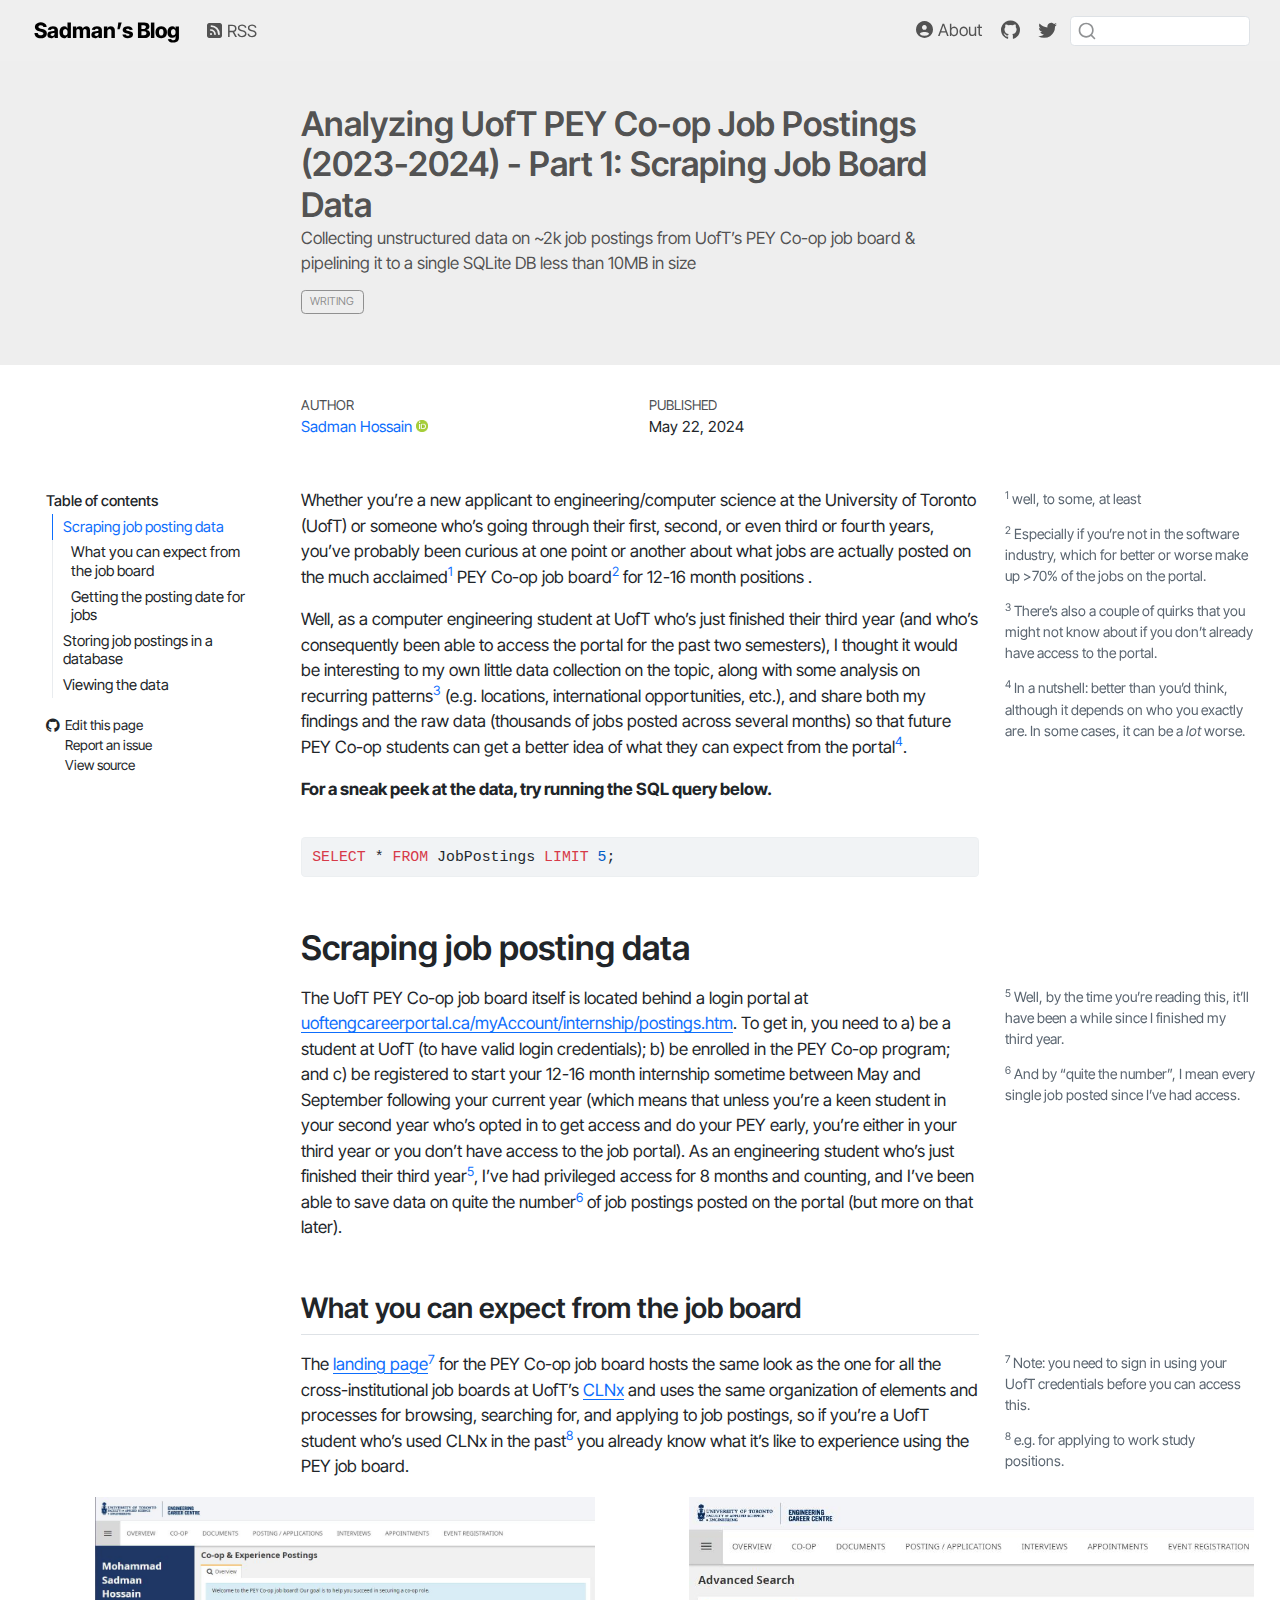
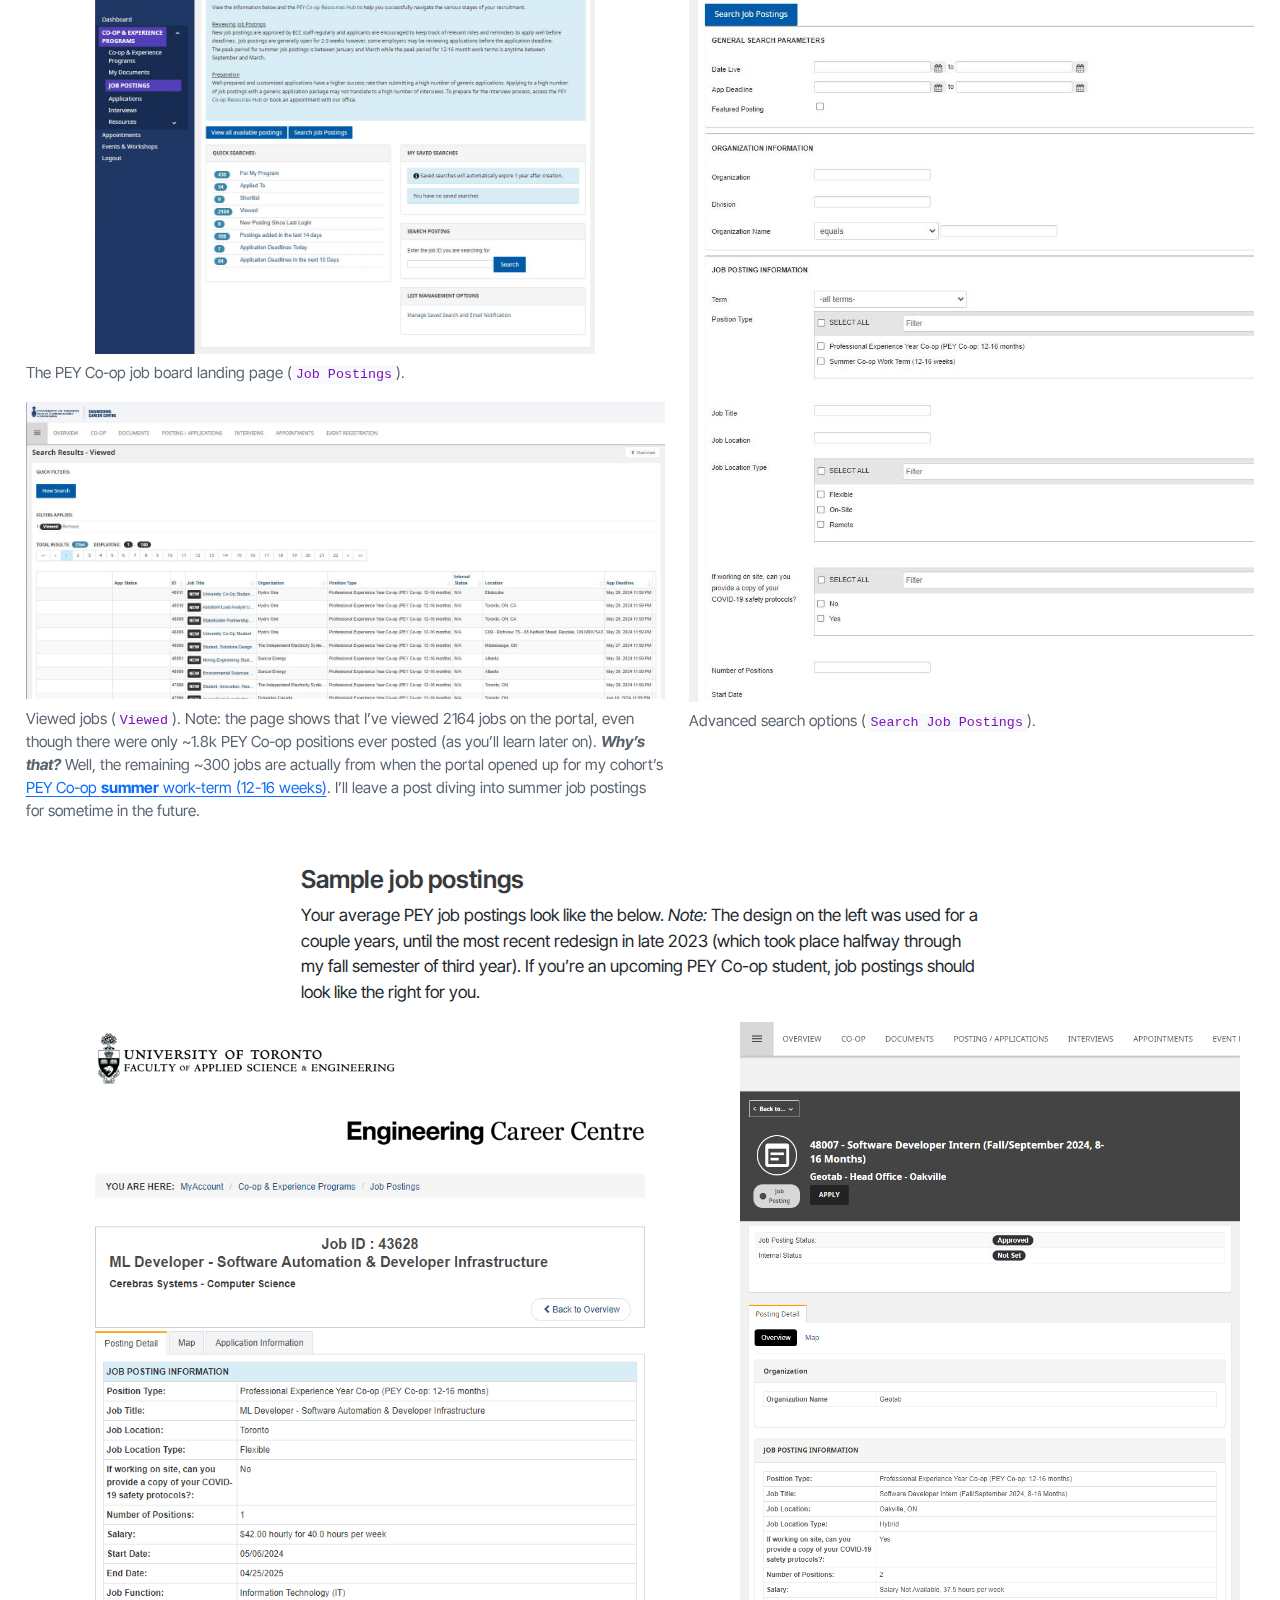
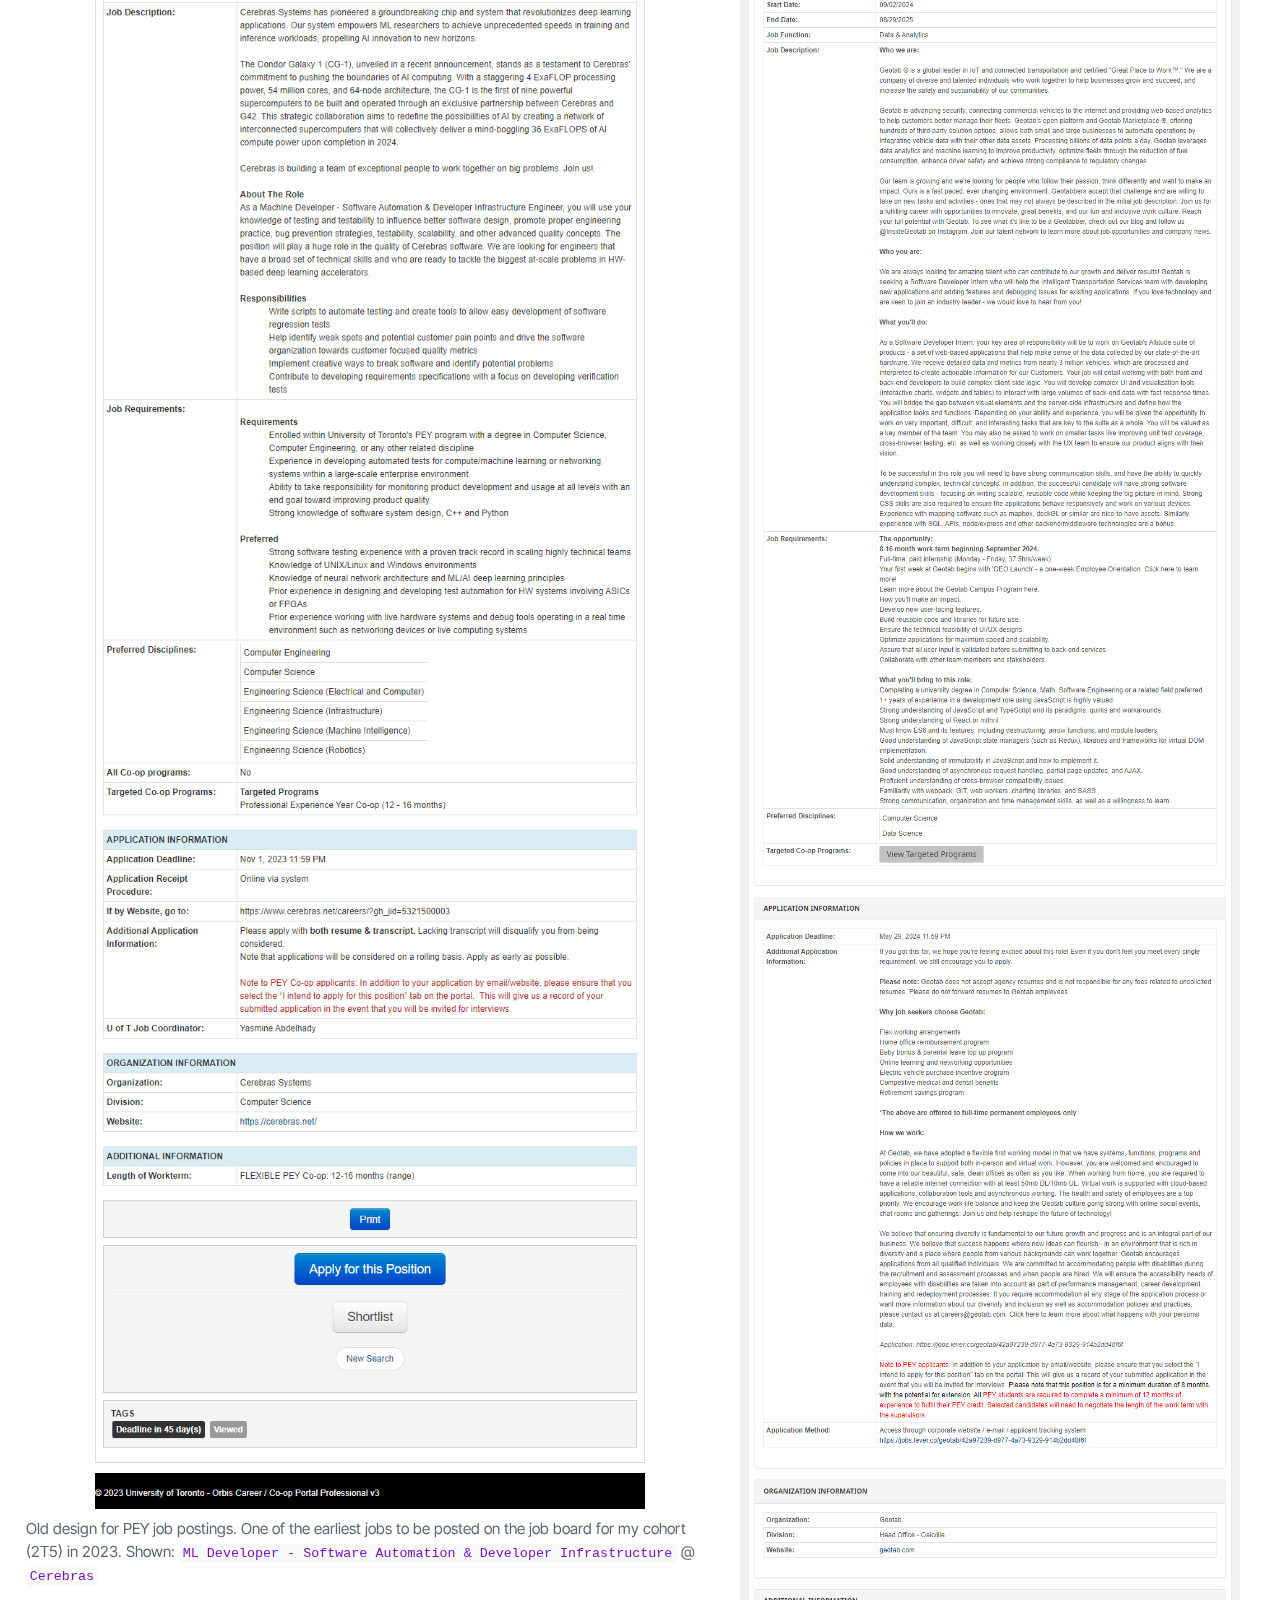
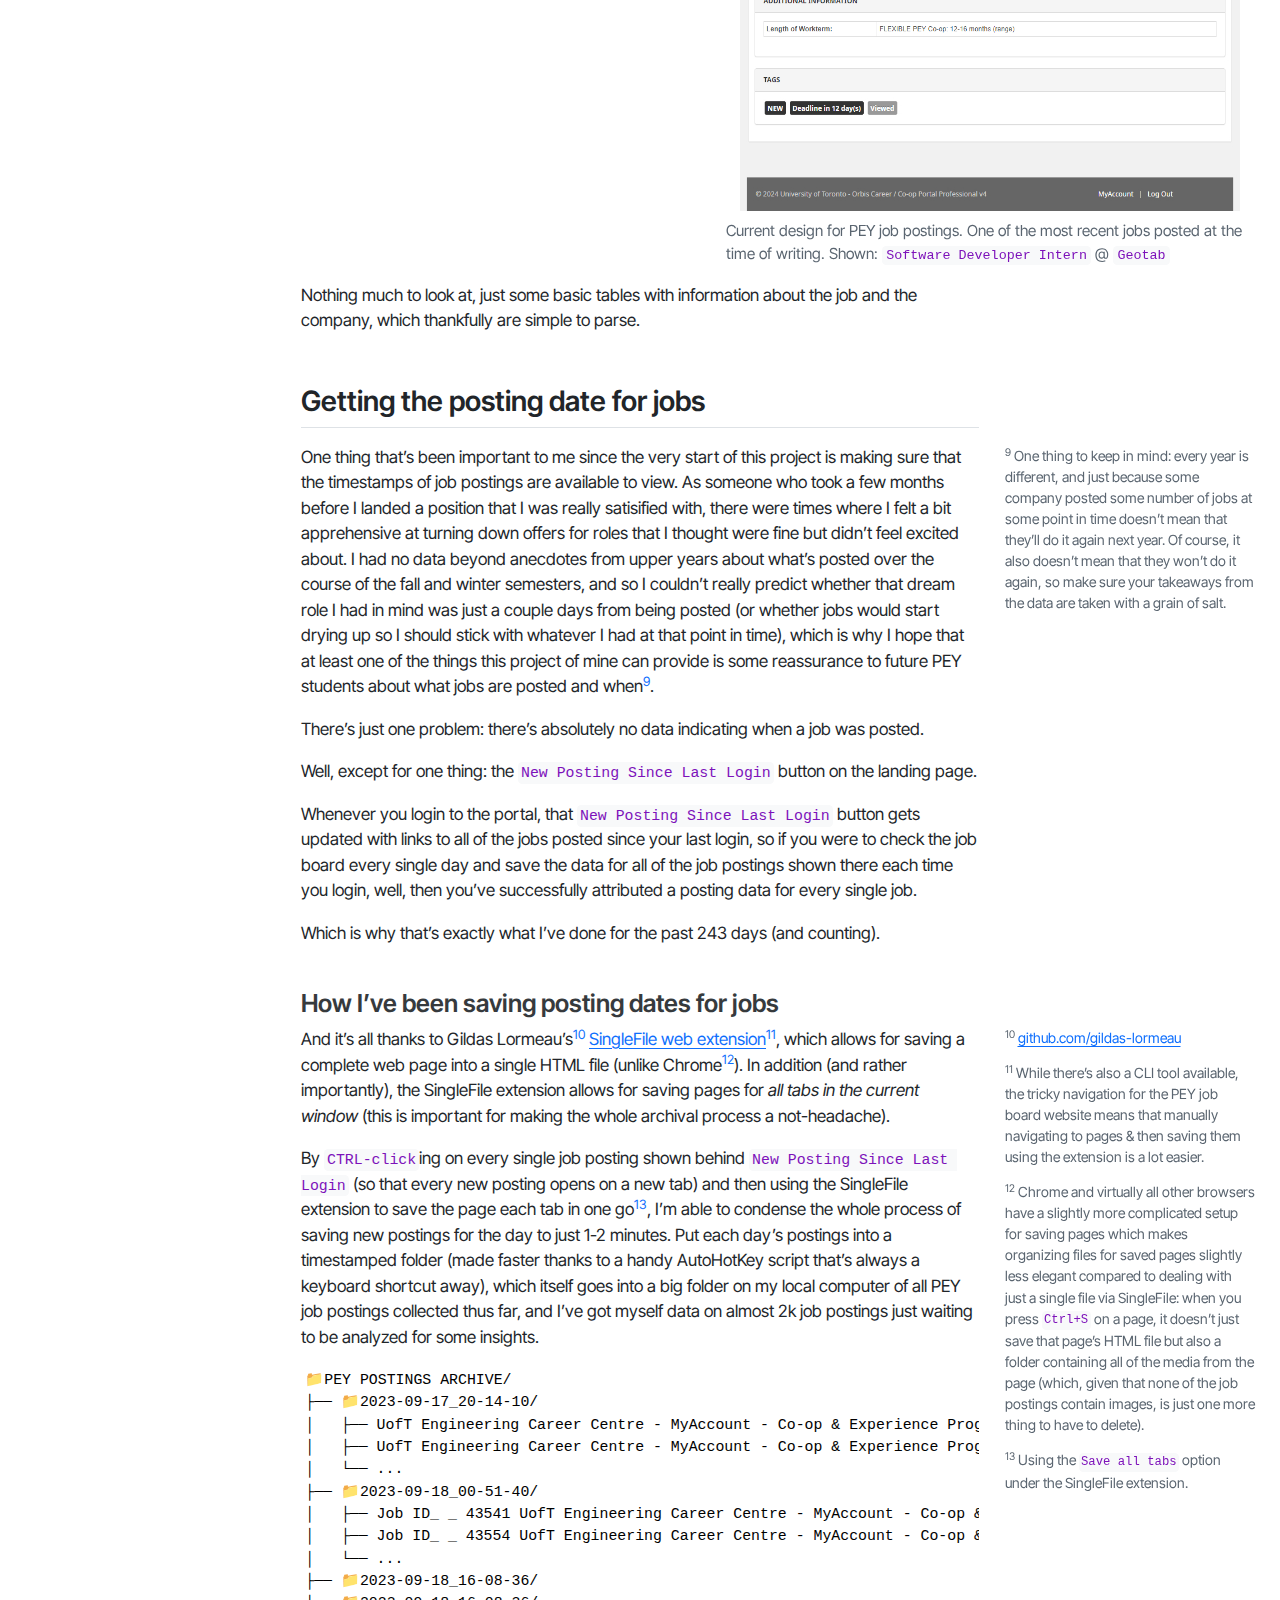
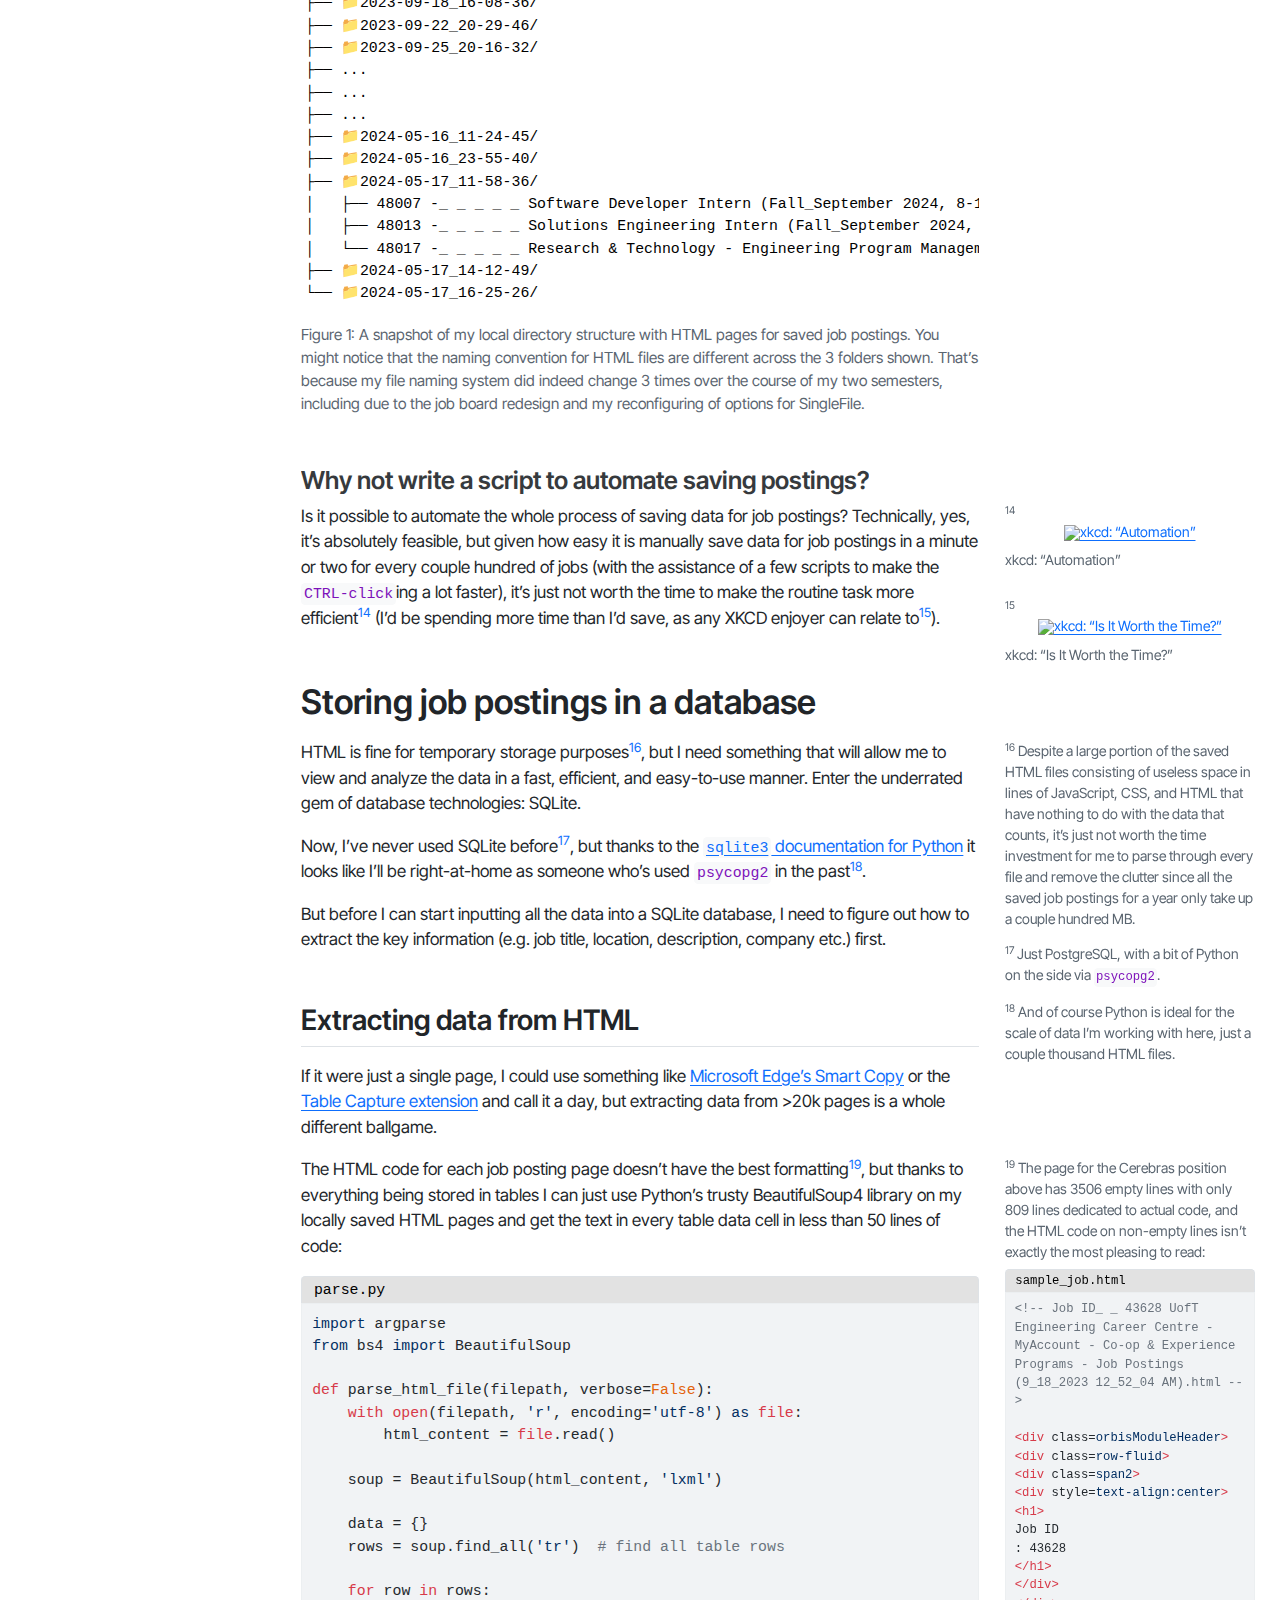
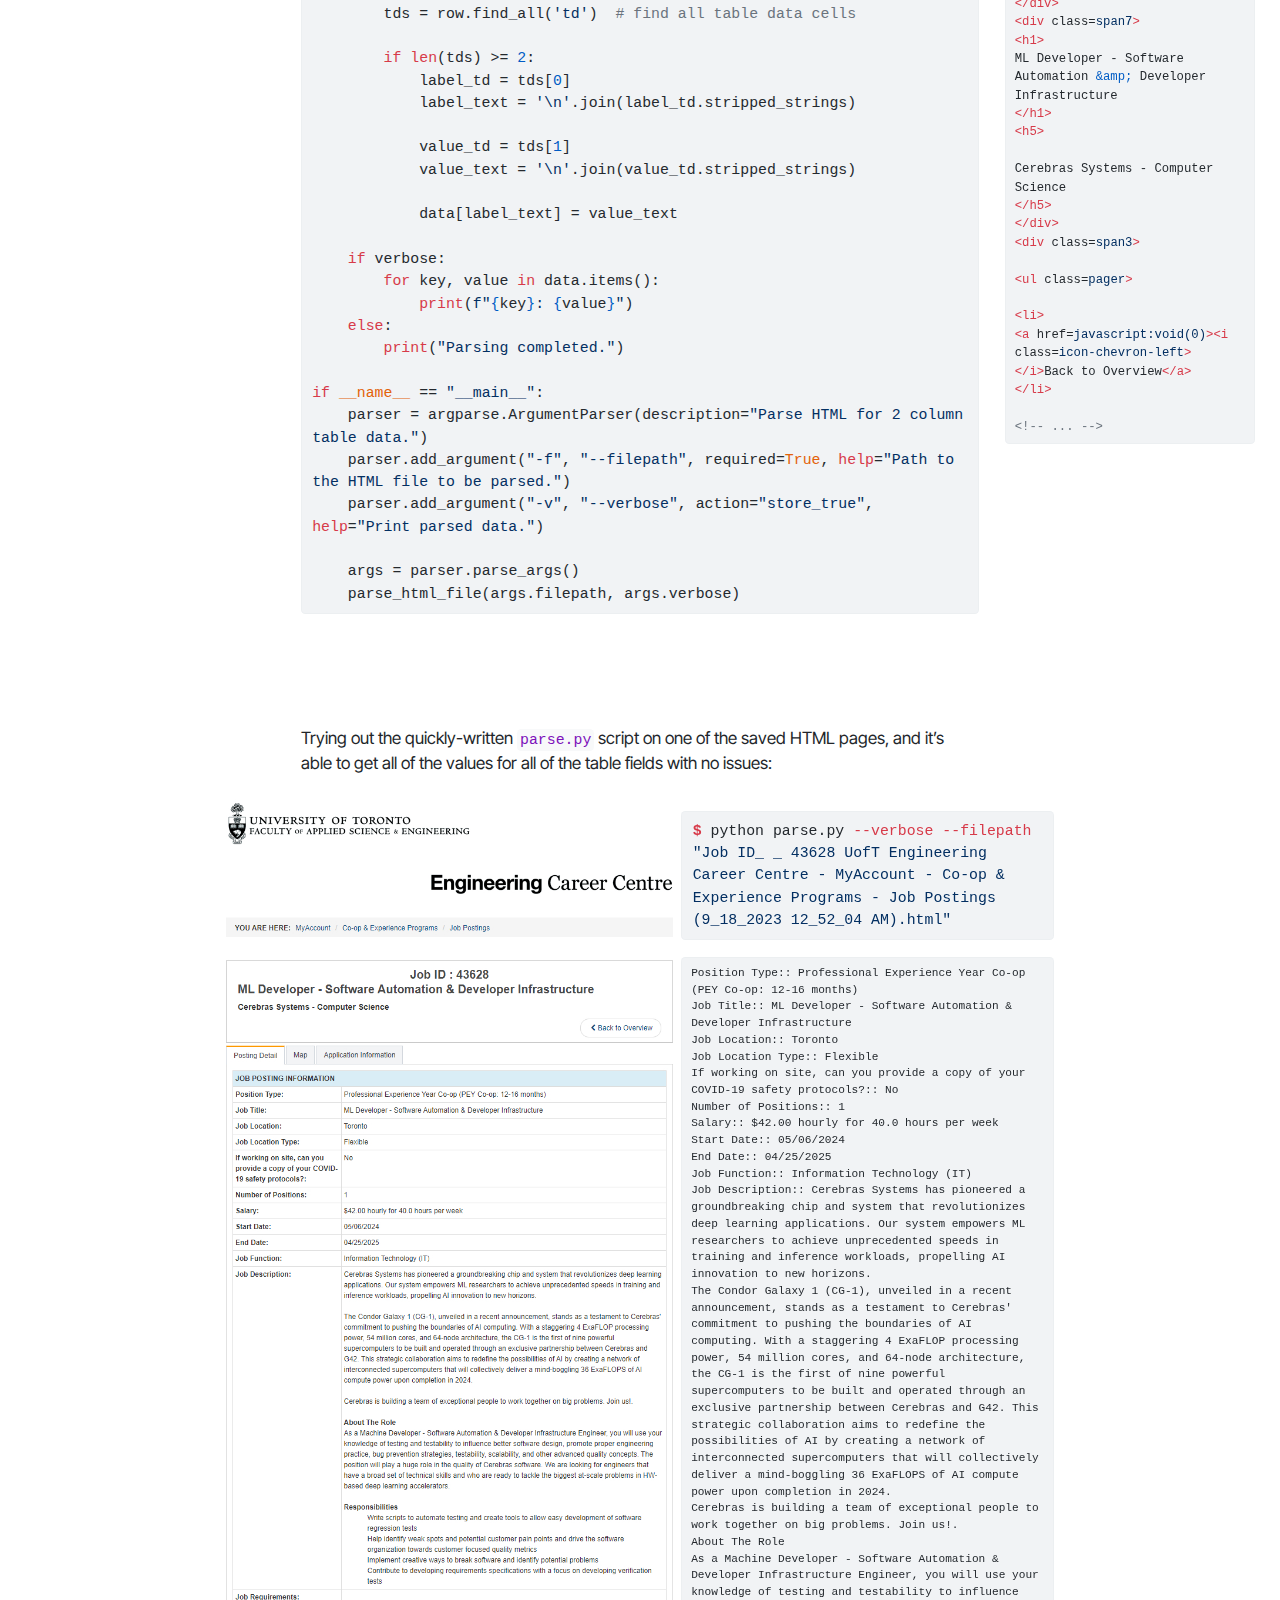
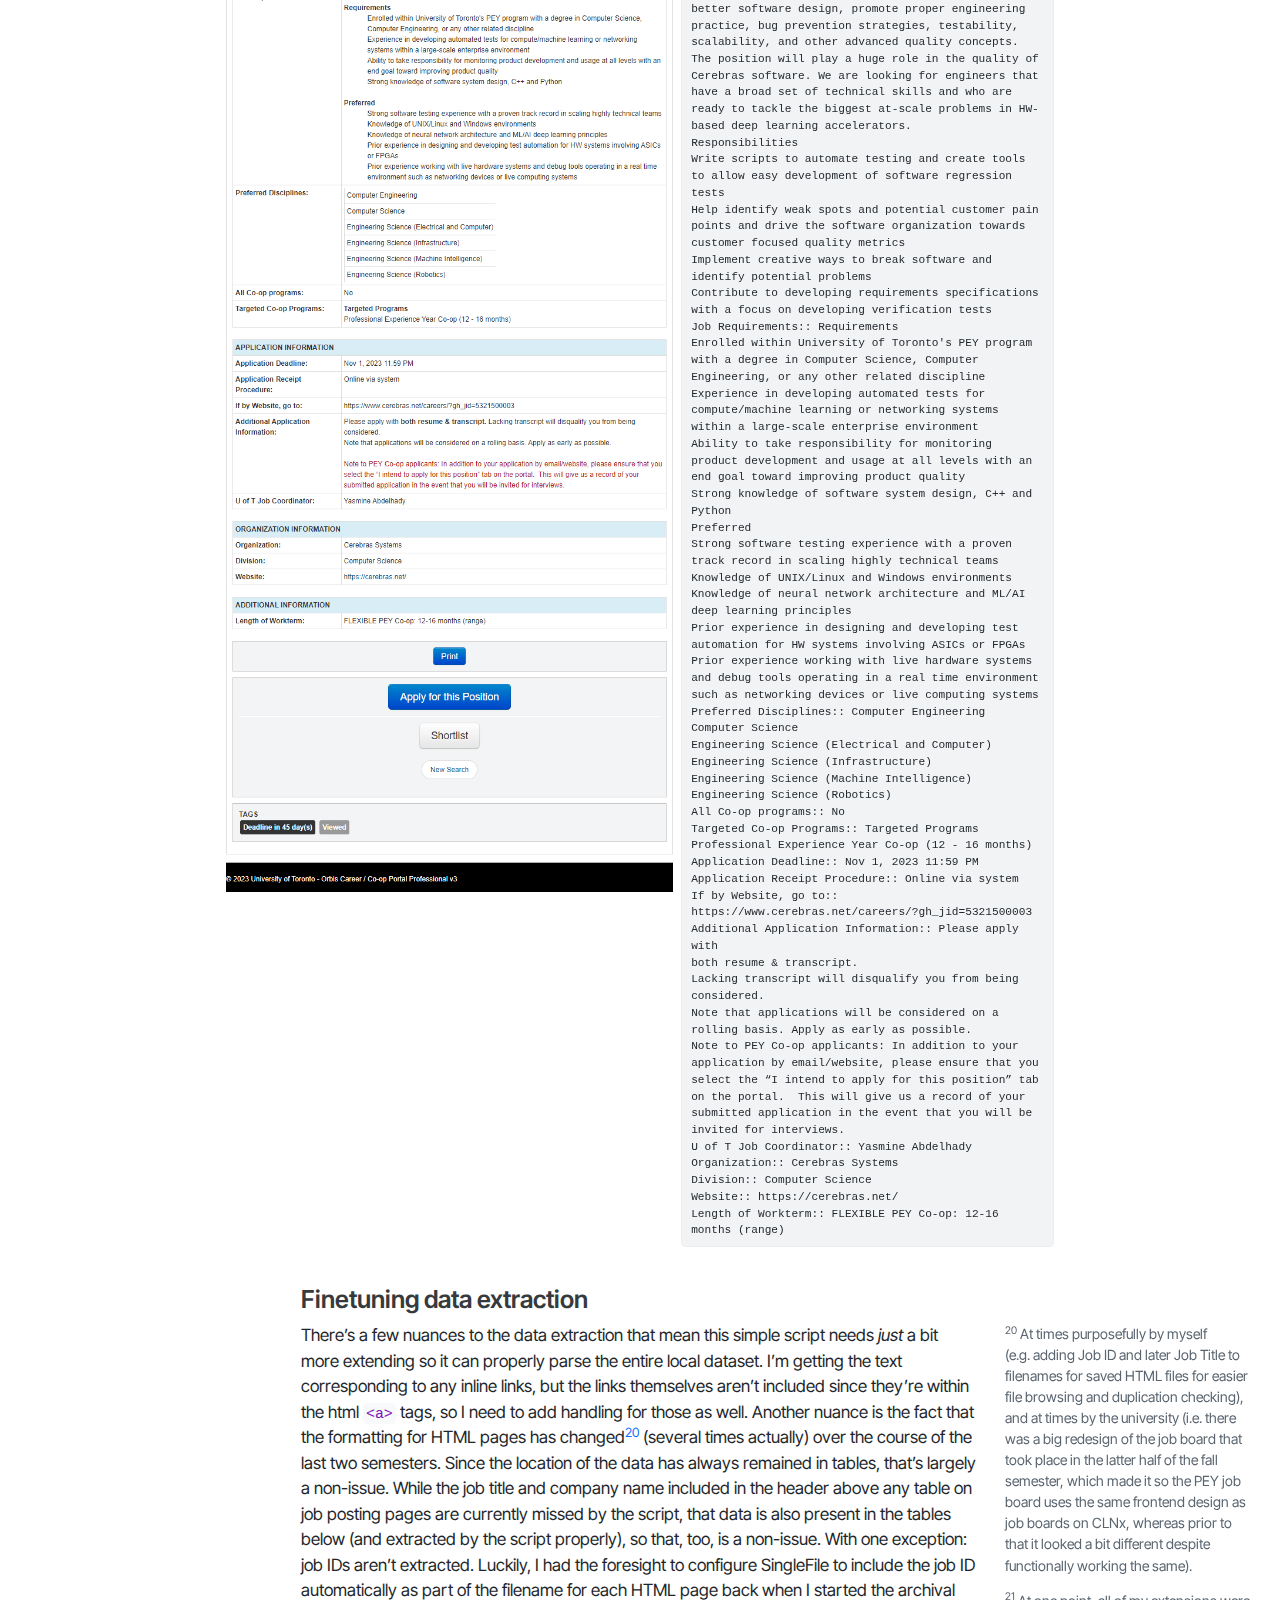
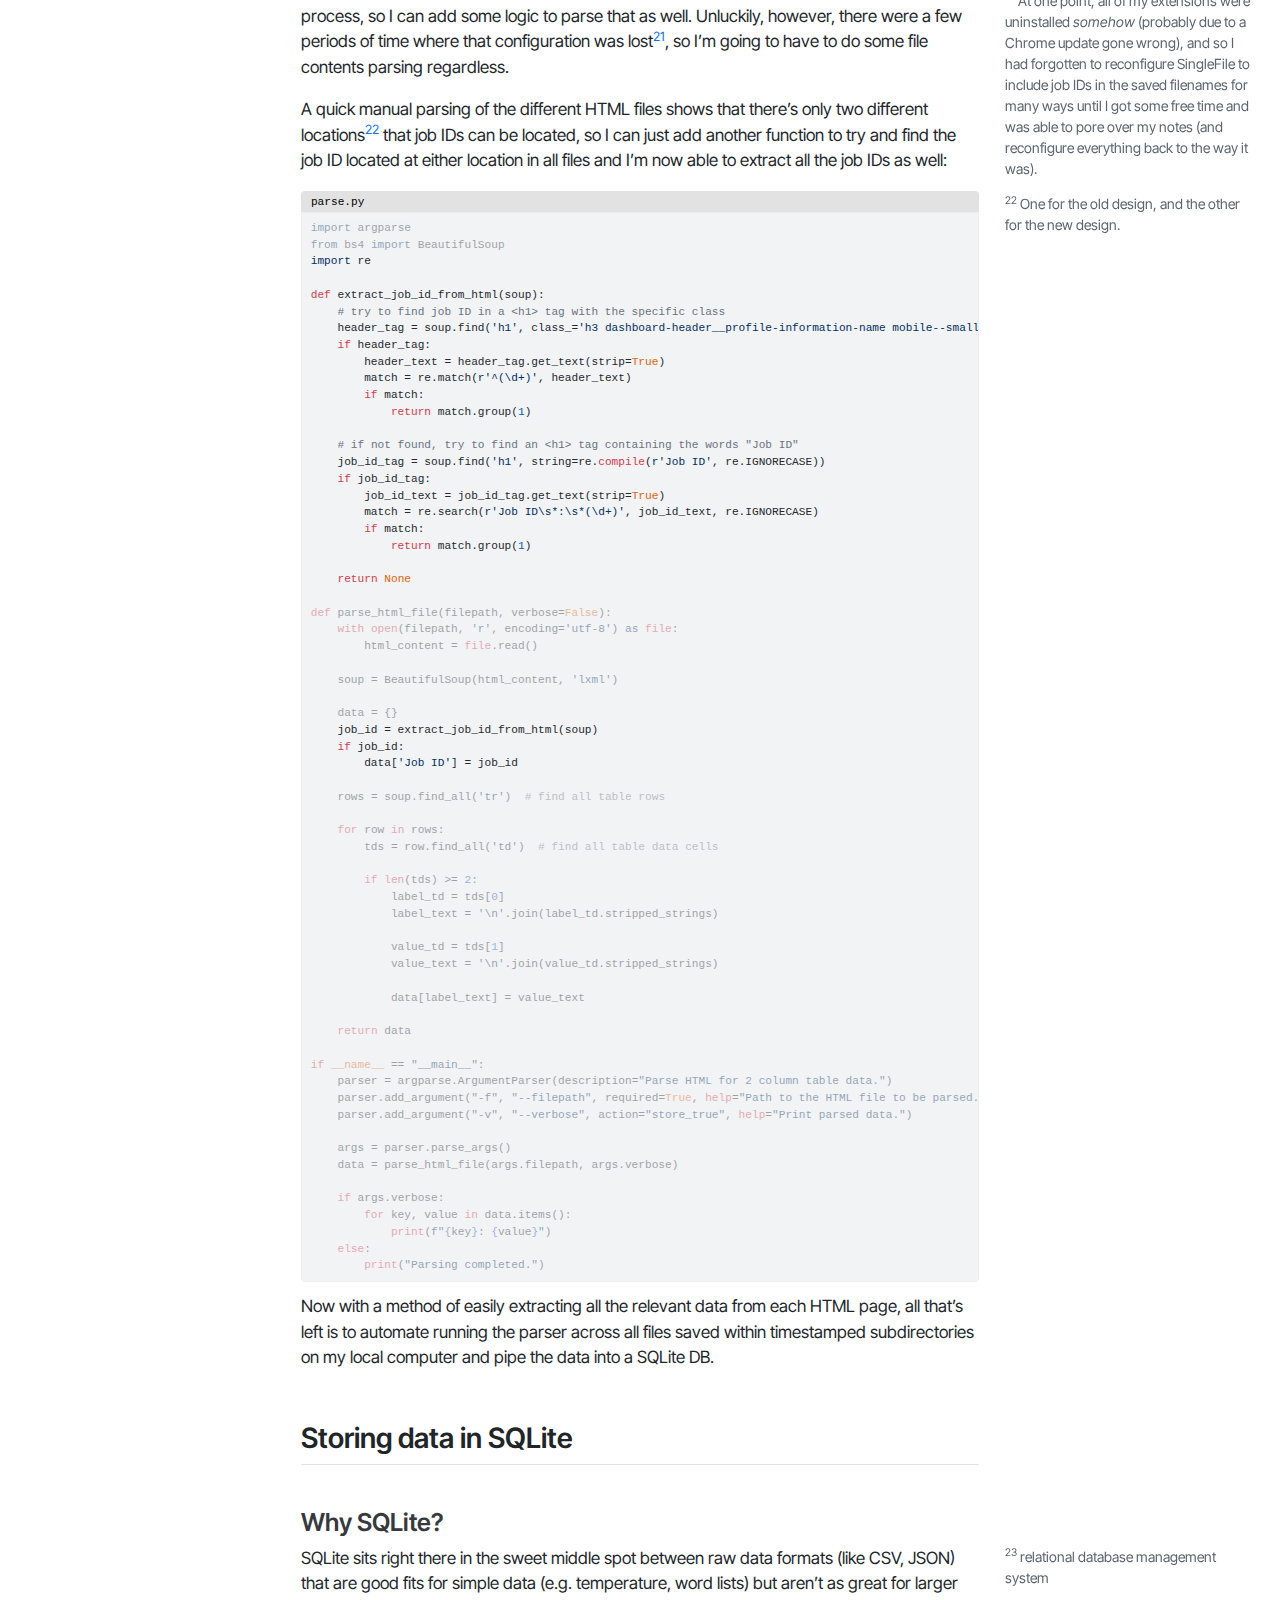
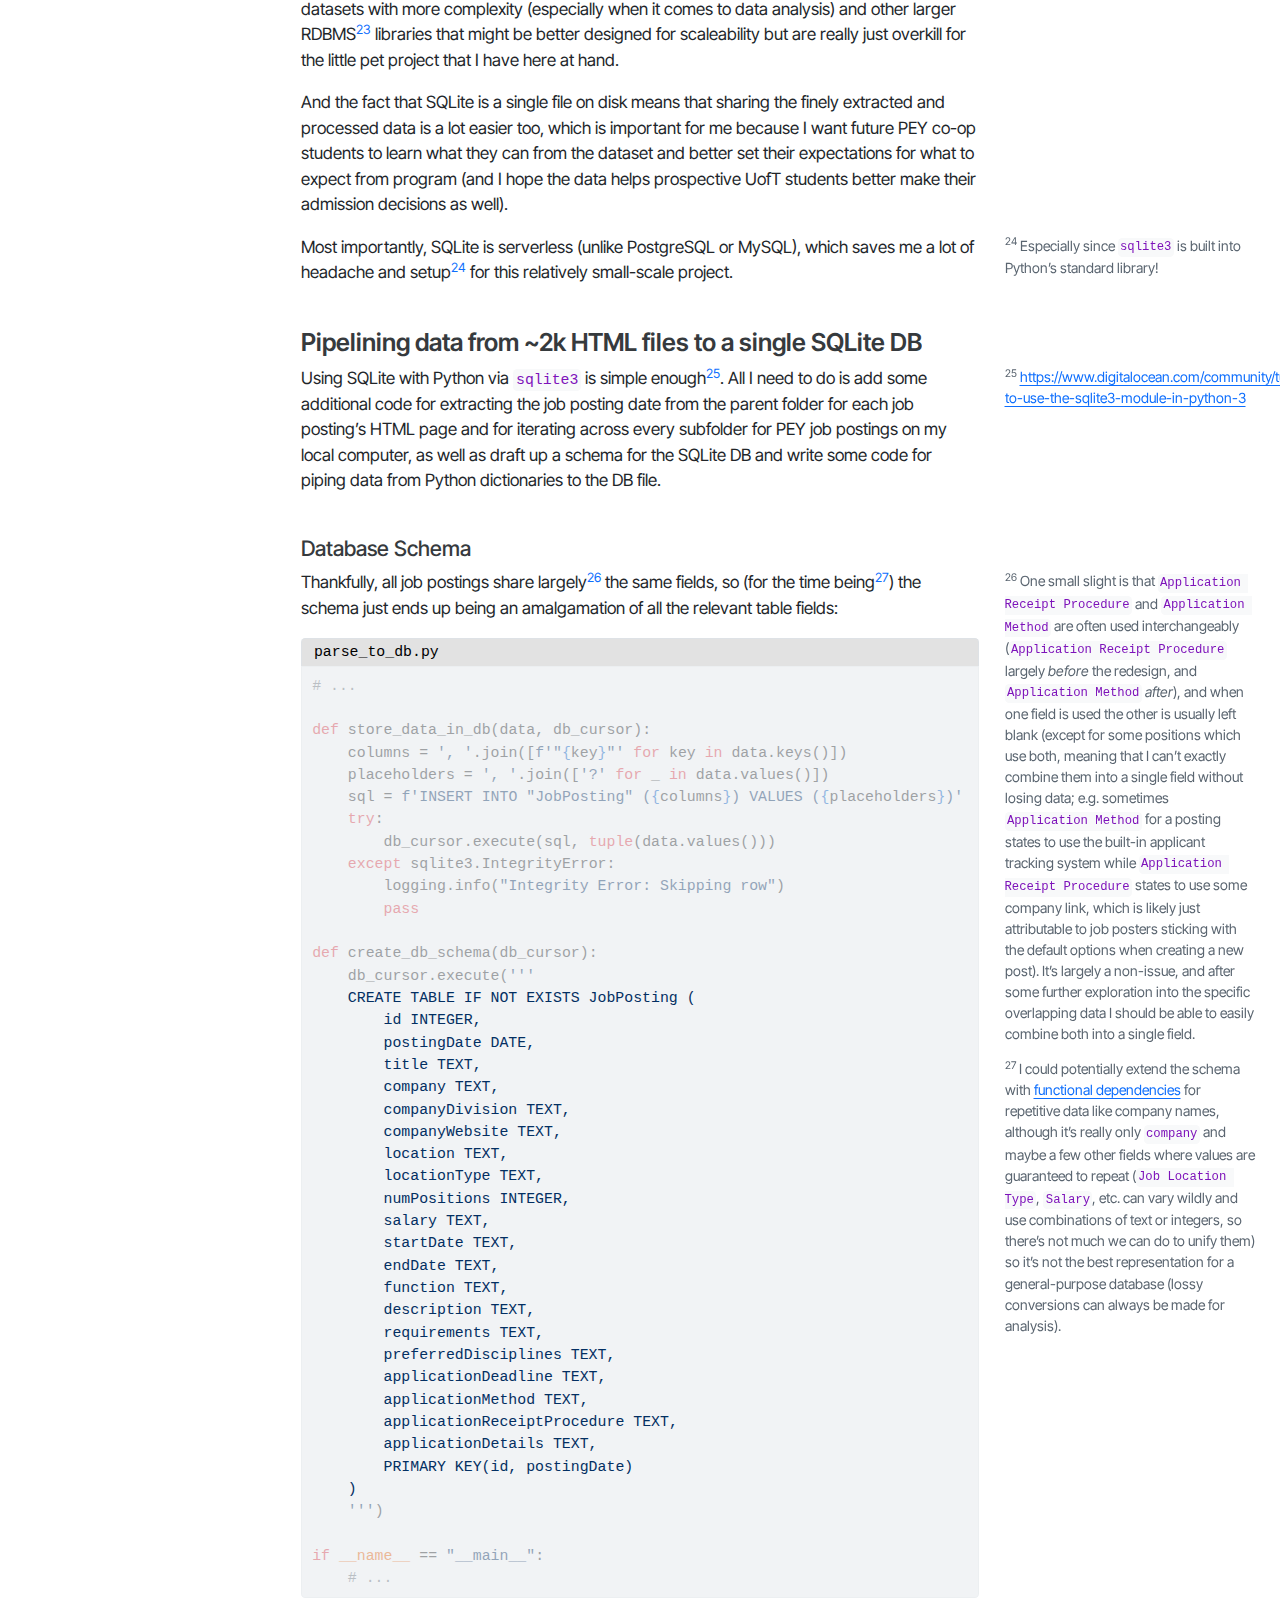
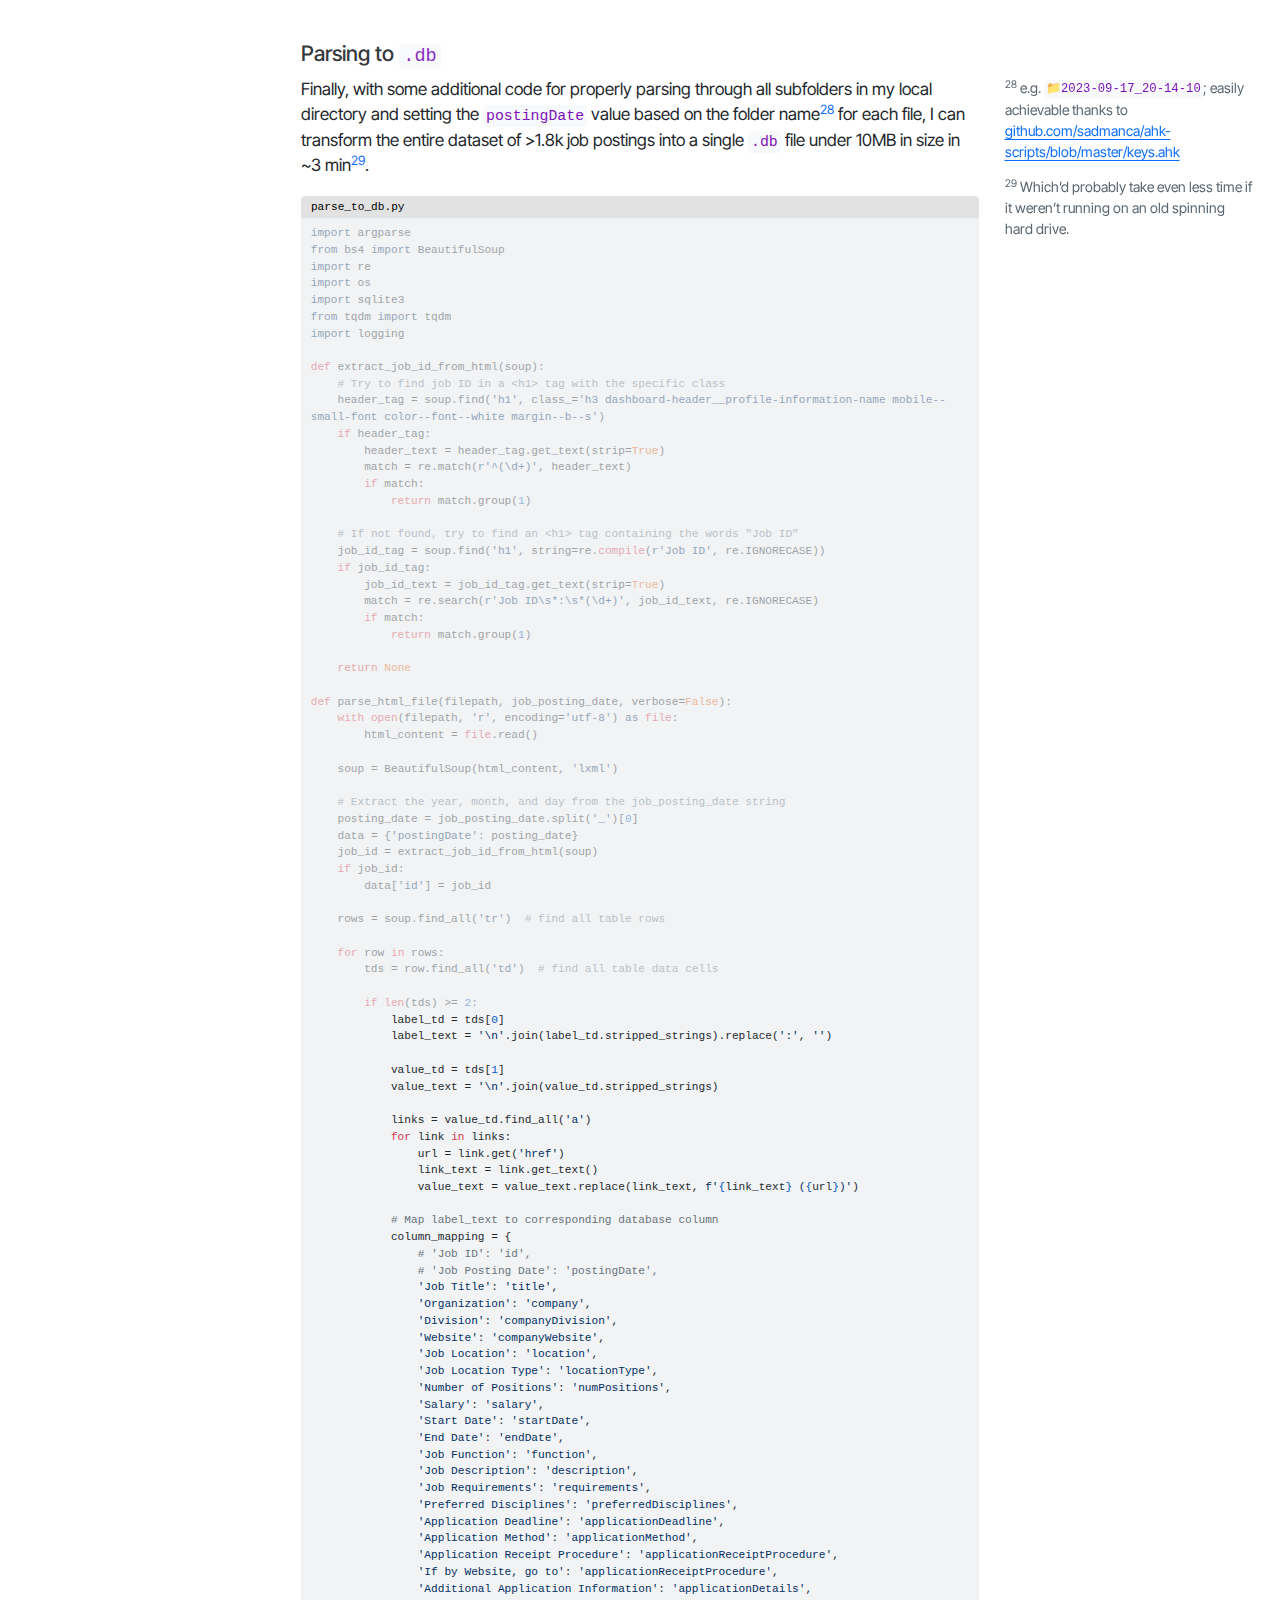
==== commit 61370198: "Built site for gh-pages" ====
--- a/posts/2024-05-22-analyzing-pey-postings-part-1/index.html
+++ b/posts/2024-05-22-analyzing-pey-postings-part-1/index.html
@@ -217,7 +217,7 @@
 <header id="title-block-header" class="quarto-title-block default toc-left page-columns page-full">
   <div class="quarto-title-banner page-columns page-full">
     <div class="quarto-title column-body">
-      <div class="quarto-title-block"><div><h1 class="title">Analyzing UofT PEY Co-op Job Postings (2023-2024) - Part 1: Scraping Job Board Data</h1><button type="button" class="btn code-tools-button" id="quarto-code-tools-source"><i class="bi"></i> Code</button></div></div>
+      <h1 class="title">Analyzing UofT PEY Co-op Job Postings (2023-2024) - Part 1: Scraping Job Board Data</h1>
                   <div>
         <div class="description">
           Collecting unstructured data on ~2k job postings from UofT’s PEY Co-op job board &amp; pipelining it to a single SQLite DB less than 10MB in size
@@ -980,8 +980,6 @@
 </ul>
 
 
-<!-- -->
-
 <div class="no-row-height column-margin column-container"><div id="fn34"><p><sup>34</sup>&nbsp;Something the Engineering Career Centre (ECC) people who run the PEY Co-op job board don’t inform you about ahead of time, employers can <em>“repost”</em> a job with the same job id (usually several weeks) after the original which makes it’ll show up under <code>New Posting Since Last Login</code> even if you’ve already viewed (and even though it’s technically still the same single job posting). It’s not commonplace but it did occur for a few dozen jobs (I imagine for those where the position was left unfilled after some initial batch of students applied and it was reposted to reinvigorate interest).</p></div></div><sqlime-db name="job_postings" path="https://raw.githubusercontent.com/sadmanca/uoft-pey-coop-job-postings/raw/job_postings.sql"></sqlime-db>
 <sqlime-examples db="job_postings" selector="div.interactive-sql pre.job_postings code" editable=""></sqlime-examples>
 </section>
@@ -1080,57 +1078,6 @@
     // clear code selection
     e.clearSelection();
   });
-  const viewSource = window.document.getElementById('quarto-view-source') ||
-                     window.document.getElementById('quarto-code-tools-source');
-  if (viewSource) {
-    const sourceUrl = viewSource.getAttribute("data-quarto-source-url");
-    viewSource.addEventListener("click", function(e) {
-      if (sourceUrl) {
-        // rstudio viewer pane
-        if (/\bcapabilities=\b/.test(window.location)) {
-          window.open(sourceUrl);
-        } else {
-          window.location.href = sourceUrl;
-        }
-      } else {
-        const modal = new bootstrap.Modal(document.getElementById('quarto-embedded-source-code-modal'));
-        modal.show();
-      }
-      return false;
-    });
-  }
-  function toggleCodeHandler(show) {
-    return function(e) {
-      const detailsSrc = window.document.querySelectorAll(".cell > details > .sourceCode");
-      for (let i=0; i<detailsSrc.length; i++) {
-        const details = detailsSrc[i].parentElement;
-        if (show) {
-          details.open = true;
-        } else {
-          details.removeAttribute("open");
-        }
-      }
-      const cellCodeDivs = window.document.querySelectorAll(".cell > .sourceCode");
-      const fromCls = show ? "hidden" : "unhidden";
-      const toCls = show ? "unhidden" : "hidden";
-      for (let i=0; i<cellCodeDivs.length; i++) {
-        const codeDiv = cellCodeDivs[i];
-        if (codeDiv.classList.contains(fromCls)) {
-          codeDiv.classList.remove(fromCls);
-          codeDiv.classList.add(toCls);
-        } 
-      }
-      return false;
-    }
-  }
-  const hideAllCode = window.document.getElementById("quarto-hide-all-code");
-  if (hideAllCode) {
-    hideAllCode.addEventListener("click", toggleCodeHandler(false));
-  }
-  const showAllCode = window.document.getElementById("quarto-show-all-code");
-  if (showAllCode) {
-    showAllCode.addEventListener("click", toggleCodeHandler(true));
-  }
     var localhostRegex = new RegExp(/^(?:http|https):\/\/localhost\:?[0-9]*\//);
     var mailtoRegex = new RegExp(/^mailto:/);
       var filterRegex = new RegExp("https:\/\/sadman\.ca");
@@ -1515,792 +1462,7 @@
 </ul>
     </div>
   </div>
-</footer><div class="modal fade" id="quarto-embedded-source-code-modal" tabindex="-1" aria-labelledby="quarto-embedded-source-code-modal-label" aria-hidden="true"><div class="modal-dialog modal-dialog-scrollable"><div class="modal-content"><div class="modal-header"><h5 class="modal-title" id="quarto-embedded-source-code-modal-label">Source Code</h5><button class="btn-close" data-bs-dismiss="modal"></button></div><div class="modal-body"><div class="">
-<div class="sourceCode" id="cb14" data-shortcodes="false" data-code-line-numbers="378,380,381,382,383,384,385,386,387,389,390,391,392,393,394,395,397,406,407,408,487,488,489,490,491,492,493,494,495,496,497,498,499,500,501,502,503,504,505,506,507,508,509,570,571,573,574,576,577,578,579,580,582,583,584,585,586,587,588,589,590,591,592,593,594,595,596,597,598,599,600,601,602,603,604,605,607,608,609,610,611,612,613,614,619,620,621,656,658,659,660,661,663,665,666,667,669,670,672,673,674,675,676,677,678,679,680,681,682,683,685,686,687"><pre class="sourceCode markdown code-with-copy"><code class="sourceCode markdown"><span id="cb14-1"><a href="#cb14-1" aria-hidden="true" tabindex="-1"></a><span class="co">---</span></span>
-<span id="cb14-2"><a href="#cb14-2" aria-hidden="true" tabindex="-1"></a><span class="an">title:</span><span class="co"> "Analyzing UofT PEY Co-op Job Postings (2023-2024) - Part 1: Scraping Job Board Data"</span></span>
-<span id="cb14-3"><a href="#cb14-3" aria-hidden="true" tabindex="-1"></a><span class="an">aliases:</span></span>
-<span id="cb14-4"><a href="#cb14-4" aria-hidden="true" tabindex="-1"></a><span class="co">  - pey-postings-analysis-part-1.html</span></span>
-<span id="cb14-5"><a href="#cb14-5" aria-hidden="true" tabindex="-1"></a><span class="an">description:</span><span class="co"> "Collecting unstructured data on ~2k job postings from UofT's PEY Co-op job board &amp; pipelining it to a single SQLite DB less than 10MB in size"</span></span>
-<span id="cb14-6"><a href="#cb14-6" aria-hidden="true" tabindex="-1"></a><span class="an">date:</span><span class="co"> "2024-05-22"</span></span>
-<span id="cb14-7"><a href="#cb14-7" aria-hidden="true" tabindex="-1"></a><span class="an">categories:</span><span class="co"> ["Writing"]</span></span>
-<span id="cb14-8"><a href="#cb14-8" aria-hidden="true" tabindex="-1"></a><span class="an">format:</span></span>
-<span id="cb14-9"><a href="#cb14-9" aria-hidden="true" tabindex="-1"></a><span class="co">  html:</span></span>
-<span id="cb14-10"><a href="#cb14-10" aria-hidden="true" tabindex="-1"></a><span class="co">    smooth-scroll: true</span></span>
-<span id="cb14-11"><a href="#cb14-11" aria-hidden="true" tabindex="-1"></a><span class="co">    code-tools: true</span></span>
-<span id="cb14-12"><a href="#cb14-12" aria-hidden="true" tabindex="-1"></a><span class="co">    code-copy: hover</span></span>
-<span id="cb14-13"><a href="#cb14-13" aria-hidden="true" tabindex="-1"></a><span class="an">embed-resources:</span><span class="co"> false</span></span>
-<span id="cb14-14"><a href="#cb14-14" aria-hidden="true" tabindex="-1"></a><span class="an">filters:</span></span>
-<span id="cb14-15"><a href="#cb14-15" aria-hidden="true" tabindex="-1"></a><span class="co">  - quarto</span></span>
-<span id="cb14-16"><a href="#cb14-16" aria-hidden="true" tabindex="-1"></a><span class="co">  - line-highlight</span></span>
-<span id="cb14-17"><a href="#cb14-17" aria-hidden="true" tabindex="-1"></a><span class="co">  - interactive-sql</span></span>
-<span id="cb14-18"><a href="#cb14-18" aria-hidden="true" tabindex="-1"></a><span class="an">databases:</span></span>
-<span id="cb14-19"><a href="#cb14-19" aria-hidden="true" tabindex="-1"></a><span class="co">  - name: job_postings</span></span>
-<span id="cb14-20"><a href="#cb14-20" aria-hidden="true" tabindex="-1"></a><span class="co">    path: "https://raw.githubusercontent.com/sadmanca/uoft-pey-coop-job-postings/raw/job_postings.sql"</span></span>
-<span id="cb14-21"><a href="#cb14-21" aria-hidden="true" tabindex="-1"></a><span class="an">jupyter:</span><span class="co"> python3</span></span>
-<span id="cb14-22"><a href="#cb14-22" aria-hidden="true" tabindex="-1"></a></span>
-<span id="cb14-23"><a href="#cb14-23" aria-hidden="true" tabindex="-1"></a><span class="an">reference-location:</span><span class="co"> margin</span></span>
-<span id="cb14-24"><a href="#cb14-24" aria-hidden="true" tabindex="-1"></a><span class="an">citation-location:</span><span class="co"> margin</span></span>
-<span id="cb14-25"><a href="#cb14-25" aria-hidden="true" tabindex="-1"></a><span class="an">image:</span><span class="co"> resources/pey-part1.svg</span></span>
-<span id="cb14-26"><a href="#cb14-26" aria-hidden="true" tabindex="-1"></a><span class="co">---</span></span>
-<span id="cb14-27"><a href="#cb14-27" aria-hidden="true" tabindex="-1"></a></span>
-<span id="cb14-28"><a href="#cb14-28" aria-hidden="true" tabindex="-1"></a>Whether you're a new applicant to engineering/computer science at the University of Toronto (UofT) or someone who's going through their first, second, or even third or fourth years, you've probably been curious at one point or another about what jobs are actually posted on the much acclaimed<span class="ot">[^welltosome]</span> PEY Co-op job board<span class="ot">[^qns]</span> for 12-16 month positions .</span>
-<span id="cb14-29"><a href="#cb14-29" aria-hidden="true" tabindex="-1"></a></span>
-<span id="cb14-30"><a href="#cb14-30" aria-hidden="true" tabindex="-1"></a><span class="ot">[^welltosome]: </span>well, to some, at least</span>
-<span id="cb14-31"><a href="#cb14-31" aria-hidden="true" tabindex="-1"></a></span>
-<span id="cb14-32"><a href="#cb14-32" aria-hidden="true" tabindex="-1"></a>Well, as a computer engineering student at UofT who's just finished their third year (and who's consequently been able to access the portal for the past two semesters), I thought it would be interesting to my own little data collection on the topic, along with some analysis on recurring patterns<span class="ot">[^quirks]</span> (e.g. locations, international opportunities, etc.), and share both my findings and the raw data (thousands of jobs posted across several months) so that future PEY Co-op students can get a better idea of what they can expect from the portal<span class="ot">[^nutshell]</span>.</span>
-<span id="cb14-33"><a href="#cb14-33" aria-hidden="true" tabindex="-1"></a></span>
-<span id="cb14-34"><a href="#cb14-34" aria-hidden="true" tabindex="-1"></a><span class="ot">[^nutshell]: </span>In a nutshell: better than you'd think, although it depends on who you exactly are. In some cases, it can be a *lot* worse.</span>
-<span id="cb14-35"><a href="#cb14-35" aria-hidden="true" tabindex="-1"></a></span>
-<span id="cb14-36"><a href="#cb14-36" aria-hidden="true" tabindex="-1"></a><span class="ot">[^qns]: </span>Especially if you're not in the software industry, which for better or worse make up &gt;70% of the jobs on the portal.</span>
-<span id="cb14-37"><a href="#cb14-37" aria-hidden="true" tabindex="-1"></a></span>
-<span id="cb14-38"><a href="#cb14-38" aria-hidden="true" tabindex="-1"></a><span class="ot">[^quirks]: </span>There's also a couple of quirks that you might not know about if you don't already have access to the portal.</span>
-<span id="cb14-39"><a href="#cb14-39" aria-hidden="true" tabindex="-1"></a></span>
-<span id="cb14-40"><a href="#cb14-40" aria-hidden="true" tabindex="-1"></a>**For a sneak peek at the data, try running the SQL query below.**</span>
-<span id="cb14-41"><a href="#cb14-41" aria-hidden="true" tabindex="-1"></a></span>
-<span id="cb14-42"><a href="#cb14-42" aria-hidden="true" tabindex="-1"></a><span class="in">```{.sql .interactive .job_postings}</span></span>
-<span id="cb14-43"><a href="#cb14-43" aria-hidden="true" tabindex="-1"></a><span class="in">SELECT * FROM JobPostings LIMIT 5;</span></span>
-<span id="cb14-44"><a href="#cb14-44" aria-hidden="true" tabindex="-1"></a><span class="in">```</span></span>
-<span id="cb14-45"><a href="#cb14-45" aria-hidden="true" tabindex="-1"></a></span>
-<span id="cb14-46"><a href="#cb14-46" aria-hidden="true" tabindex="-1"></a><span class="fu"># Scraping job posting data</span></span>
-<span id="cb14-47"><a href="#cb14-47" aria-hidden="true" tabindex="-1"></a></span>
-<span id="cb14-48"><a href="#cb14-48" aria-hidden="true" tabindex="-1"></a>The UofT PEY Co-op job board itself is located behind a login portal at <span class="co">[</span><span class="ot">uoftengcareerportal.ca/myAccount/internship/postings.htm</span><span class="co">](https://uoftengcareerportal.ca/myAccount/internship/postings.htm)</span>. To get in, you need to a) be a student at UofT (to have valid login credentials); b) be enrolled in the PEY Co-op program; and c) be registered to start your 12-16 month internship sometime between May and September following your current year (which means that unless you're a keen student in your second year who's opted in to get access and do your PEY early, you're either in your third year or you don't have access to the job portal). As an engineering student who's just finished their third year<span class="ot">[^acc]</span>, I've had privileged access for 8 months and counting, and I've been able to save data on quite the number<span class="ot">[^all]</span> of job postings posted on the portal (but more on that later).</span>
-<span id="cb14-49"><a href="#cb14-49" aria-hidden="true" tabindex="-1"></a></span>
-<span id="cb14-50"><a href="#cb14-50" aria-hidden="true" tabindex="-1"></a><span class="ot">[^acc]: </span>Well, by the time you're reading this, it'll have been a while since I finished my third year.</span>
-<span id="cb14-51"><a href="#cb14-51" aria-hidden="true" tabindex="-1"></a></span>
-<span id="cb14-52"><a href="#cb14-52" aria-hidden="true" tabindex="-1"></a><span class="ot">[^all]: </span>And by "quite the number", I mean every single job posted since I've had access.</span>
-<span id="cb14-53"><a href="#cb14-53" aria-hidden="true" tabindex="-1"></a></span>
-<span id="cb14-54"><a href="#cb14-54" aria-hidden="true" tabindex="-1"></a><span class="fu">## What you can expect from the job board</span></span>
-<span id="cb14-55"><a href="#cb14-55" aria-hidden="true" tabindex="-1"></a></span>
-<span id="cb14-56"><a href="#cb14-56" aria-hidden="true" tabindex="-1"></a>The <span class="co">[</span><span class="ot">landing page</span><span class="co">](https://uoftengcareerportal.ca/myAccount/internship/postings.htm)</span><span class="ot">[^access]</span> for the PEY Co-op job board hosts the same look as the one for all the cross-institutional job boards at UofT's <span class="co">[</span><span class="ot">CLNx</span><span class="co">](https://clnx.utoronto.ca/myAccount/dashboard.htm)</span> and uses the same organization of elements and processes for browsing, searching for, and applying to job postings, so if you're a UofT student who's used CLNx in the past<span class="ot">[^eg-ws]</span> you already know what it's like to experience using the PEY job board.</span>
-<span id="cb14-57"><a href="#cb14-57" aria-hidden="true" tabindex="-1"></a></span>
-<span id="cb14-58"><a href="#cb14-58" aria-hidden="true" tabindex="-1"></a><span class="ot">[^eg-ws]: </span>e.g. for applying to work study positions.</span>
-<span id="cb14-59"><a href="#cb14-59" aria-hidden="true" tabindex="-1"></a></span>
-<span id="cb14-60"><a href="#cb14-60" aria-hidden="true" tabindex="-1"></a><span class="ot">[^access]: </span>Note: you need to sign in using your UofT credentials before you can access this.</span>
-<span id="cb14-61"><a href="#cb14-61" aria-hidden="true" tabindex="-1"></a></span>
-<span id="cb14-62"><a href="#cb14-62" aria-hidden="true" tabindex="-1"></a>::: {.column-page}</span>
-<span id="cb14-63"><a href="#cb14-63" aria-hidden="true" tabindex="-1"></a></span>
-<span id="cb14-64"><a href="#cb14-64" aria-hidden="true" tabindex="-1"></a>:::: {.columns}</span>
-<span id="cb14-65"><a href="#cb14-65" aria-hidden="true" tabindex="-1"></a></span>
-<span id="cb14-66"><a href="#cb14-66" aria-hidden="true" tabindex="-1"></a>::: {.column width="52%"}</span>
-<span id="cb14-67"><a href="#cb14-67" aria-hidden="true" tabindex="-1"></a><span class="al">![The PEY Co-op job board landing page (`Job Postings`).](resources/pey-landing-page.jpg)</span>{width=500}</span>
-<span id="cb14-68"><a href="#cb14-68" aria-hidden="true" tabindex="-1"></a></span>
-<span id="cb14-69"><a href="#cb14-69" aria-hidden="true" tabindex="-1"></a>!<span class="co">[</span><span class="ot">Viewed jobs (`Viewed`). Note: the page shows that I've viewed 2164 jobs on the portal, even though there were only ~1.8k PEY Co-op positions ever posted (as you'll learn later on). ***Why's that?*** Well, the remaining ~300 jobs are actually from when the portal opened up for my cohort's [PEY Co-op **summer** work-term (12-16 weeks)](https://engineeringcareers.utoronto.ca/pey-co-op-overview/). I'll leave a post diving into summer job postings for sometime in the future.</span><span class="co">](resources/pey-viewed.jpg)</span>{width=700}</span>
-<span id="cb14-70"><a href="#cb14-70" aria-hidden="true" tabindex="-1"></a>:::</span>
-<span id="cb14-71"><a href="#cb14-71" aria-hidden="true" tabindex="-1"></a></span>
-<span id="cb14-72"><a href="#cb14-72" aria-hidden="true" tabindex="-1"></a>::: {.column width="2%"}</span>
-<span id="cb14-73"><a href="#cb14-73" aria-hidden="true" tabindex="-1"></a></span>
-<span id="cb14-74"><a href="#cb14-74" aria-hidden="true" tabindex="-1"></a>:::</span>
-<span id="cb14-75"><a href="#cb14-75" aria-hidden="true" tabindex="-1"></a></span>
-<span id="cb14-76"><a href="#cb14-76" aria-hidden="true" tabindex="-1"></a>::: {.column width="46%"}</span>
-<span id="cb14-77"><a href="#cb14-77" aria-hidden="true" tabindex="-1"></a><span class="al">![Advanced search options (`Search Job Postings`).](resources/pey-advanced-search.jpg)</span>{width=800}</span>
-<span id="cb14-78"><a href="#cb14-78" aria-hidden="true" tabindex="-1"></a>:::</span>
-<span id="cb14-79"><a href="#cb14-79" aria-hidden="true" tabindex="-1"></a></span>
-<span id="cb14-80"><a href="#cb14-80" aria-hidden="true" tabindex="-1"></a>::::</span>
-<span id="cb14-81"><a href="#cb14-81" aria-hidden="true" tabindex="-1"></a></span>
-<span id="cb14-82"><a href="#cb14-82" aria-hidden="true" tabindex="-1"></a>:::</span>
-<span id="cb14-83"><a href="#cb14-83" aria-hidden="true" tabindex="-1"></a></span>
-<span id="cb14-84"><a href="#cb14-84" aria-hidden="true" tabindex="-1"></a><span class="fu">### Sample job postings</span></span>
-<span id="cb14-85"><a href="#cb14-85" aria-hidden="true" tabindex="-1"></a></span>
-<span id="cb14-86"><a href="#cb14-86" aria-hidden="true" tabindex="-1"></a>Your average PEY job postings look like the below. *Note:* The design on the left was used for a couple years, until the most recent redesign in late 2023 (which took place halfway through my fall semester of third year). If you're an upcoming PEY Co-op student, job postings should look like the right for you.</span>
-<span id="cb14-87"><a href="#cb14-87" aria-hidden="true" tabindex="-1"></a></span>
-<span id="cb14-88"><a href="#cb14-88" aria-hidden="true" tabindex="-1"></a>::: {.column-page}</span>
-<span id="cb14-89"><a href="#cb14-89" aria-hidden="true" tabindex="-1"></a></span>
-<span id="cb14-90"><a href="#cb14-90" aria-hidden="true" tabindex="-1"></a>:::: {.columns}</span>
-<span id="cb14-91"><a href="#cb14-91" aria-hidden="true" tabindex="-1"></a></span>
-<span id="cb14-92"><a href="#cb14-92" aria-hidden="true" tabindex="-1"></a>::: {.column width="56%"}</span>
-<span id="cb14-93"><a href="#cb14-93" aria-hidden="true" tabindex="-1"></a><span class="al">![Old design for PEY job postings. One of the earliest jobs to be posted on the job board for my cohort (2T5) in 2023. Shown: `ML Developer - Software Automation &amp; Developer Infrastructure` @ `Cerebras`](resources/pey-old-posting.jpg)</span>{width=550}</span>
-<span id="cb14-94"><a href="#cb14-94" aria-hidden="true" tabindex="-1"></a>:::</span>
-<span id="cb14-95"><a href="#cb14-95" aria-hidden="true" tabindex="-1"></a></span>
-<span id="cb14-96"><a href="#cb14-96" aria-hidden="true" tabindex="-1"></a>::: {.column width="1%"}</span>
-<span id="cb14-97"><a href="#cb14-97" aria-hidden="true" tabindex="-1"></a></span>
-<span id="cb14-98"><a href="#cb14-98" aria-hidden="true" tabindex="-1"></a>:::</span>
-<span id="cb14-99"><a href="#cb14-99" aria-hidden="true" tabindex="-1"></a></span>
-<span id="cb14-100"><a href="#cb14-100" aria-hidden="true" tabindex="-1"></a>::: {.column width="43%"}</span>
-<span id="cb14-101"><a href="#cb14-101" aria-hidden="true" tabindex="-1"></a><span class="al">![Current design for PEY job postings. One of the most recent jobs posted at the time of writing. Shown: `Software Developer Intern` @ `Geotab`](resources/pey-sample-posting.jpg)</span>{width=500}</span>
-<span id="cb14-102"><a href="#cb14-102" aria-hidden="true" tabindex="-1"></a>:::</span>
-<span id="cb14-103"><a href="#cb14-103" aria-hidden="true" tabindex="-1"></a></span>
-<span id="cb14-104"><a href="#cb14-104" aria-hidden="true" tabindex="-1"></a>::::</span>
-<span id="cb14-105"><a href="#cb14-105" aria-hidden="true" tabindex="-1"></a></span>
-<span id="cb14-106"><a href="#cb14-106" aria-hidden="true" tabindex="-1"></a>:::</span>
-<span id="cb14-107"><a href="#cb14-107" aria-hidden="true" tabindex="-1"></a></span>
-<span id="cb14-108"><a href="#cb14-108" aria-hidden="true" tabindex="-1"></a>Nothing much to look at, just some basic tables with information about the job and the company, which thankfully are simple to parse.</span>
-<span id="cb14-109"><a href="#cb14-109" aria-hidden="true" tabindex="-1"></a></span>
-<span id="cb14-110"><a href="#cb14-110" aria-hidden="true" tabindex="-1"></a><span class="fu">## Getting the posting date for jobs</span></span>
-<span id="cb14-111"><a href="#cb14-111" aria-hidden="true" tabindex="-1"></a></span>
-<span id="cb14-112"><a href="#cb14-112" aria-hidden="true" tabindex="-1"></a>One thing that's been important to me since the very start of this project is making sure that the timestamps of job postings are available to view. As someone who took a few months before I landed a position that I was really satisified with, there were times where I felt a bit apprehensive at turning down offers for roles that I thought were fine but didn't feel excited about. I had no data beyond anecdotes from upper years about what's posted over the course of the fall and winter semesters, and so I couldn't really predict whether that dream role I had in mind was just a couple days from being posted (or whether jobs would start drying up so I should stick with whatever I had at that point in time), which is why I hope that at least one of the things this project of mine can provide is some reassurance to future PEY students about what jobs are posted and when<span class="ot">[^but]</span>.</span>
-<span id="cb14-113"><a href="#cb14-113" aria-hidden="true" tabindex="-1"></a></span>
-<span id="cb14-114"><a href="#cb14-114" aria-hidden="true" tabindex="-1"></a><span class="ot">[^but]: </span>One thing to keep in mind: every year is different, and just because some company posted some number of jobs at some point in time doesn't mean that they'll do it again next year. Of course, it also doesn't mean that they won't do it again, so make sure your takeaways from the data are taken with a grain of salt.</span>
-<span id="cb14-115"><a href="#cb14-115" aria-hidden="true" tabindex="-1"></a></span>
-<span id="cb14-116"><a href="#cb14-116" aria-hidden="true" tabindex="-1"></a>There's just one problem: there's absolutely no data indicating when a job was posted.</span>
-<span id="cb14-117"><a href="#cb14-117" aria-hidden="true" tabindex="-1"></a></span>
-<span id="cb14-118"><a href="#cb14-118" aria-hidden="true" tabindex="-1"></a>Well, except for one thing: the <span class="in">`New Posting Since Last Login`</span> button on the landing page.</span>
-<span id="cb14-119"><a href="#cb14-119" aria-hidden="true" tabindex="-1"></a></span>
-<span id="cb14-120"><a href="#cb14-120" aria-hidden="true" tabindex="-1"></a>Whenever you login to the portal, that <span class="in">`New Posting Since Last Login`</span> button gets updated with links to all of the jobs posted since your last login, so if you were to check the job board every single day and save the data for all of the job postings shown there each time you login, well, then you've successfully attributed a posting data for every single job.</span>
-<span id="cb14-121"><a href="#cb14-121" aria-hidden="true" tabindex="-1"></a></span>
-<span id="cb14-122"><a href="#cb14-122" aria-hidden="true" tabindex="-1"></a>Which is why that's exactly what I've done for the past 243 days (and counting).</span>
-<span id="cb14-123"><a href="#cb14-123" aria-hidden="true" tabindex="-1"></a></span>
-<span id="cb14-124"><a href="#cb14-124" aria-hidden="true" tabindex="-1"></a><span class="fu">### How I've been saving posting dates for jobs</span></span>
-<span id="cb14-125"><a href="#cb14-125" aria-hidden="true" tabindex="-1"></a></span>
-<span id="cb14-126"><a href="#cb14-126" aria-hidden="true" tabindex="-1"></a>And it's all thanks to Gildas Lormeau's<span class="ot">[^gildas]</span> <span class="co">[</span><span class="ot">SingleFile web extension</span><span class="co">](https://github.com/gildas-lormeau/SingleFile)</span><span class="ot">[^cli]</span>, which allows for saving a complete web page into a single HTML file (unlike Chrome<span class="ot">[^chrome]</span>). In addition (and rather importantly), the SingleFile extension allows for saving pages for *all tabs in the current window* (this is important for making the whole archival process a not-headache).</span>
-<span id="cb14-127"><a href="#cb14-127" aria-hidden="true" tabindex="-1"></a></span>
-<span id="cb14-128"><a href="#cb14-128" aria-hidden="true" tabindex="-1"></a><span class="ot">[^gildas]: </span><span class="co">[</span><span class="ot">github.com/gildas-lormeau</span><span class="co">](https://github.com/gildas-lormeau)</span></span>
-<span id="cb14-129"><a href="#cb14-129" aria-hidden="true" tabindex="-1"></a></span>
-<span id="cb14-130"><a href="#cb14-130" aria-hidden="true" tabindex="-1"></a><span class="ot">[^cli]: </span>While there's also a CLI tool available, the tricky navigation for the PEY job board website means that manually navigating to pages &amp; then saving them using the extension is a lot easier.</span>
-<span id="cb14-131"><a href="#cb14-131" aria-hidden="true" tabindex="-1"></a></span>
-<span id="cb14-132"><a href="#cb14-132" aria-hidden="true" tabindex="-1"></a><span class="ot">[^chrome]: </span>Chrome and virtually all other browsers have a slightly more complicated setup for saving pages which makes organizing files for saved pages slightly less elegant compared to dealing with just a single file via SingleFile: when you press <span class="in">`Ctrl+S`</span> on a page, it doesn't just save that page's HTML file but also a folder containing all of the media from the page (which, given that none of the job postings contain images, is just one more thing to have to delete).</span>
-<span id="cb14-133"><a href="#cb14-133" aria-hidden="true" tabindex="-1"></a></span>
-<span id="cb14-134"><a href="#cb14-134" aria-hidden="true" tabindex="-1"></a>By <span class="in">`CTRL-click`</span>ing on every single job posting shown behind <span class="in">`New Posting Since Last Login`</span> (so that every new posting opens on a new tab) and then using the SingleFile extension to save the page each tab in one go<span class="ot">[^ext]</span>, I'm able to condense the whole process of saving new postings for the day to just 1-2 minutes. Put each day's postings into a timestamped folder (made faster thanks to a handy AutoHotKey script that's always a keyboard shortcut away), which itself goes into a big folder on my local computer of all PEY job postings collected thus far, and I've got myself data on almost 2k job postings just waiting to be analyzed for some insights.</span>
-<span id="cb14-135"><a href="#cb14-135" aria-hidden="true" tabindex="-1"></a></span>
-<span id="cb14-136"><a href="#cb14-136" aria-hidden="true" tabindex="-1"></a>::: {#fig-dir}</span>
-<span id="cb14-137"><a href="#cb14-137" aria-hidden="true" tabindex="-1"></a><span class="in">```</span></span>
-<span id="cb14-138"><a href="#cb14-138" aria-hidden="true" tabindex="-1"></a><span class="in">📁PEY POSTINGS ARCHIVE/</span></span>
-<span id="cb14-139"><a href="#cb14-139" aria-hidden="true" tabindex="-1"></a><span class="in">├── 📁2023-09-17_20-14-10/</span></span>
-<span id="cb14-140"><a href="#cb14-140" aria-hidden="true" tabindex="-1"></a><span class="in">│   ├── UofT Engineering Career Centre - MyAccount - Co-op &amp; Experience Programs - Job Postings (9_17_2023 8_13_11 PM).html</span></span>
-<span id="cb14-141"><a href="#cb14-141" aria-hidden="true" tabindex="-1"></a><span class="in">│   ├── UofT Engineering Career Centre - MyAccount - Co-op &amp; Experience Programs - Job Postings (9_17_2023 8_13_12 PM).html</span></span>
-<span id="cb14-142"><a href="#cb14-142" aria-hidden="true" tabindex="-1"></a><span class="in">│   └── ...</span></span>
-<span id="cb14-143"><a href="#cb14-143" aria-hidden="true" tabindex="-1"></a><span class="in">├── 📁2023-09-18_00-51-40/</span></span>
-<span id="cb14-144"><a href="#cb14-144" aria-hidden="true" tabindex="-1"></a><span class="in">│   ├── Job ID_ _ 43541 UofT Engineering Career Centre - MyAccount - Co-op &amp; Experience Programs - Job Postings (9_18_2023 12_51_48 AM).html</span></span>
-<span id="cb14-145"><a href="#cb14-145" aria-hidden="true" tabindex="-1"></a><span class="in">│   ├── Job ID_ _ 43554 UofT Engineering Career Centre - MyAccount - Co-op &amp; Experience Programs - Job Postings (9_18_2023 12_52_08 AM).html</span></span>
-<span id="cb14-146"><a href="#cb14-146" aria-hidden="true" tabindex="-1"></a><span class="in">│   └── ...</span></span>
-<span id="cb14-147"><a href="#cb14-147" aria-hidden="true" tabindex="-1"></a><span class="in">├── 📁2023-09-18_16-08-36/</span></span>
-<span id="cb14-148"><a href="#cb14-148" aria-hidden="true" tabindex="-1"></a><span class="in">├── 📁2023-09-18_16-08-36/</span></span>
-<span id="cb14-149"><a href="#cb14-149" aria-hidden="true" tabindex="-1"></a><span class="in">├── 📁2023-09-22_20-29-46/</span></span>
-<span id="cb14-150"><a href="#cb14-150" aria-hidden="true" tabindex="-1"></a><span class="in">├── 📁2023-09-25_20-16-32/</span></span>
-<span id="cb14-151"><a href="#cb14-151" aria-hidden="true" tabindex="-1"></a><span class="in">├── ...</span></span>
-<span id="cb14-152"><a href="#cb14-152" aria-hidden="true" tabindex="-1"></a><span class="in">├── ...</span></span>
-<span id="cb14-153"><a href="#cb14-153" aria-hidden="true" tabindex="-1"></a><span class="in">├── ...</span></span>
-<span id="cb14-154"><a href="#cb14-154" aria-hidden="true" tabindex="-1"></a><span class="in">├── 📁2024-05-16_11-24-45/</span></span>
-<span id="cb14-155"><a href="#cb14-155" aria-hidden="true" tabindex="-1"></a><span class="in">├── 📁2024-05-16_23-55-40/</span></span>
-<span id="cb14-156"><a href="#cb14-156" aria-hidden="true" tabindex="-1"></a><span class="in">├── 📁2024-05-17_11-58-36/</span></span>
-<span id="cb14-157"><a href="#cb14-157" aria-hidden="true" tabindex="-1"></a><span class="in">│   ├── 48007 -_ _ _ _ _ Software Developer Intern (Fall_September 2024, 8-16 Months) - UofT Engineering Career Centre - MyAccount - Co-op &amp; Experience Programs - Job Postings (2024-05-17 11_57_42 AM).html</span></span>
-<span id="cb14-158"><a href="#cb14-158" aria-hidden="true" tabindex="-1"></a><span class="in">│   ├── 48013 -_ _ _ _ _ Solutions Engineering Intern (Fall_September 2024, 8-12 Months) - UofT Engineering Career Centre - MyAccount - Co-op &amp; Experience Programs - Job Postings (2024-05-17 11_57_42 AM).html</span></span>
-<span id="cb14-159"><a href="#cb14-159" aria-hidden="true" tabindex="-1"></a><span class="in">│   └── 48017 -_ _ _ _ _ Research &amp; Technology - Engineering Program Management Intern - UofT Engineering Career Centre - MyAccount - Co-op &amp; Experience Programs - Job Postings (2024-05-17 11_57_42 AM).html</span></span>
-<span id="cb14-160"><a href="#cb14-160" aria-hidden="true" tabindex="-1"></a><span class="in">├── 📁2024-05-17_14-12-49/</span></span>
-<span id="cb14-161"><a href="#cb14-161" aria-hidden="true" tabindex="-1"></a><span class="in">└── 📁2024-05-17_16-25-26/</span></span>
-<span id="cb14-162"><a href="#cb14-162" aria-hidden="true" tabindex="-1"></a><span class="in">```</span></span>
-<span id="cb14-163"><a href="#cb14-163" aria-hidden="true" tabindex="-1"></a></span>
-<span id="cb14-164"><a href="#cb14-164" aria-hidden="true" tabindex="-1"></a>A snapshot of my local directory structure with HTML pages for saved job postings. You might notice that the naming convention for HTML files are different across the 3 folders shown. That's because my file naming system did indeed change 3 times over the course of my two semesters, including due to the job board redesign and my reconfiguring of options for SingleFile.</span>
-<span id="cb14-165"><a href="#cb14-165" aria-hidden="true" tabindex="-1"></a></span>
-<span id="cb14-166"><a href="#cb14-166" aria-hidden="true" tabindex="-1"></a>:::</span>
-<span id="cb14-167"><a href="#cb14-167" aria-hidden="true" tabindex="-1"></a></span>
-<span id="cb14-168"><a href="#cb14-168" aria-hidden="true" tabindex="-1"></a><span class="ot">[^ext]: </span>Using the <span class="in">`Save all tabs`</span> option under the SingleFile extension.</span>
-<span id="cb14-169"><a href="#cb14-169" aria-hidden="true" tabindex="-1"></a></span>
-<span id="cb14-170"><a href="#cb14-170" aria-hidden="true" tabindex="-1"></a><span class="fu">### Why not write a script to automate saving postings?</span></span>
-<span id="cb14-171"><a href="#cb14-171" aria-hidden="true" tabindex="-1"></a></span>
-<span id="cb14-172"><a href="#cb14-172" aria-hidden="true" tabindex="-1"></a>Is it possible to automate the whole process of saving data for job postings? Technically, yes, it's absolutely feasible, but given how easy it is manually save data for job postings in a minute or two for every couple hundred of jobs (with the assistance of a few scripts to make the <span class="in">`CTRL-click`</span>ing a lot faster), it's just not worth the time to make the routine task more efficient<span class="ot">[^xkcd1]</span> (I'd be spending more time than I'd save, as any XKCD enjoyer can relate to<span class="ot">[^xkcd2]</span>).</span>
-<span id="cb14-173"><a href="#cb14-173" aria-hidden="true" tabindex="-1"></a></span>
-<span id="cb14-174"><a href="#cb14-174" aria-hidden="true" tabindex="-1"></a><span class="ot">[^xkcd1]: </span><span class="co">[</span><span class="al">![xkcd: "Automation"](https://imgs.xkcd.com/comics/is_it_worth_the_time.png)</span><span class="co">](https://xkcd.com/1205/)</span></span>
-<span id="cb14-175"><a href="#cb14-175" aria-hidden="true" tabindex="-1"></a><span class="ot">[^xkcd2]: </span><span class="co">[</span><span class="al">![xkcd: "Is It Worth the Time?"](https://imgs.xkcd.com/comics/automation.png)</span><span class="co">](https://xkcd.com/1319/)</span></span>
-<span id="cb14-176"><a href="#cb14-176" aria-hidden="true" tabindex="-1"></a></span>
-<span id="cb14-177"><a href="#cb14-177" aria-hidden="true" tabindex="-1"></a><span class="fu"># Storing job postings in a database</span></span>
-<span id="cb14-178"><a href="#cb14-178" aria-hidden="true" tabindex="-1"></a></span>
-<span id="cb14-179"><a href="#cb14-179" aria-hidden="true" tabindex="-1"></a>HTML is fine for temporary storage purposes<span class="ot">[^issok]</span>, but I need something that will allow me to view and analyze the data in a fast, efficient, and easy-to-use manner. Enter the underrated gem of database technologies: SQLite.</span>
-<span id="cb14-180"><a href="#cb14-180" aria-hidden="true" tabindex="-1"></a></span>
-<span id="cb14-181"><a href="#cb14-181" aria-hidden="true" tabindex="-1"></a><span class="ot">[^issok]: </span>Despite a large portion of the saved HTML files consisting of useless space in lines of JavaScript, CSS, and HTML that have nothing to do with the data that counts, it's just not worth the time investment for me to parse through every file and remove the clutter since all the saved job postings for a year only take up a couple hundred MB.</span>
-<span id="cb14-182"><a href="#cb14-182" aria-hidden="true" tabindex="-1"></a></span>
-<span id="cb14-183"><a href="#cb14-183" aria-hidden="true" tabindex="-1"></a>Now, I've never used SQLite before<span class="ot">[^psql]</span>, but thanks to the <span class="co">[</span><span class="ot">`sqlite3` documentation for Python</span><span class="co">](https://docs.python.org/3/library/sqlite3.html)</span> it looks like I'll be right-at-home as someone who's used <span class="in">`psycopg2`</span> in the past<span class="ot">[^whypy]</span>.</span>
-<span id="cb14-184"><a href="#cb14-184" aria-hidden="true" tabindex="-1"></a></span>
-<span id="cb14-185"><a href="#cb14-185" aria-hidden="true" tabindex="-1"></a><span class="ot">[^psql]: </span>Just PostgreSQL, with a bit of Python on the side via <span class="in">`psycopg2`</span>.</span>
-<span id="cb14-186"><a href="#cb14-186" aria-hidden="true" tabindex="-1"></a></span>
-<span id="cb14-187"><a href="#cb14-187" aria-hidden="true" tabindex="-1"></a><span class="ot">[^whypy]: </span>And of course Python is ideal for the scale of data I'm working with here, just a couple thousand HTML files.</span>
-<span id="cb14-188"><a href="#cb14-188" aria-hidden="true" tabindex="-1"></a></span>
-<span id="cb14-189"><a href="#cb14-189" aria-hidden="true" tabindex="-1"></a>But before I can start inputting all the data into a SQLite database, I need to figure out how to extract the key information (e.g. job title, location, description, company etc.) first.</span>
-<span id="cb14-190"><a href="#cb14-190" aria-hidden="true" tabindex="-1"></a></span>
-<span id="cb14-191"><a href="#cb14-191" aria-hidden="true" tabindex="-1"></a><span class="fu">## Extracting data from HTML</span></span>
-<span id="cb14-192"><a href="#cb14-192" aria-hidden="true" tabindex="-1"></a></span>
-<span id="cb14-193"><a href="#cb14-193" aria-hidden="true" tabindex="-1"></a>If it were just a single page, I could use something like <span class="co">[</span><span class="ot">Microsoft Edge's Smart Copy</span><span class="co">](https://techcommunity.microsoft.com/t5/discussions/smart-copy-is-available-in-edge-now/m-p/1909748)</span> or the <span class="co">[</span><span class="ot">Table Capture extension</span><span class="co">](https://chromewebstore.google.com/detail/table-capture/iebpjdmgckacbodjpijphcplhebcmeop)</span> and call it a day, but extracting data from &gt;20k pages is a whole different ballgame.</span>
-<span id="cb14-194"><a href="#cb14-194" aria-hidden="true" tabindex="-1"></a></span>
-<span id="cb14-195"><a href="#cb14-195" aria-hidden="true" tabindex="-1"></a>The HTML code for each job posting page doesn't have the best formatting<span class="ot">[^emptylines]</span>, but thanks to everything being stored in tables I can just use Python's trusty BeautifulSoup4 library on my locally saved HTML pages and get the text in every table data cell in less than 50 lines of code:</span>
-<span id="cb14-196"><a href="#cb14-196" aria-hidden="true" tabindex="-1"></a></span>
-<span id="cb14-197"><a href="#cb14-197" aria-hidden="true" tabindex="-1"></a><span class="ot">[^emptylines]</span>:</span>
-<span id="cb14-198"><a href="#cb14-198" aria-hidden="true" tabindex="-1"></a></span>
-<span id="cb14-199"><a href="#cb14-199" aria-hidden="true" tabindex="-1"></a><span class="in">    The page for the Cerebras position above has 3506 empty lines with only 809 lines dedicated to actual code, and the HTML code on non-empty lines isn't exactly the most pleasing to read:</span></span>
-<span id="cb14-200"><a href="#cb14-200" aria-hidden="true" tabindex="-1"></a></span>
-<span id="cb14-201"><a href="#cb14-201" aria-hidden="true" tabindex="-1"></a><span class="in">    ```{=html}</span></span>
-<span id="cb14-202"><a href="#cb14-202" aria-hidden="true" tabindex="-1"></a><span class="in">    &lt;p style="margin-bottom:5pt;"&gt;&lt;/p&gt;</span></span>
-<span id="cb14-203"><a href="#cb14-203" aria-hidden="true" tabindex="-1"></a><span class="in">    ```</span></span>
-<span id="cb14-204"><a href="#cb14-204" aria-hidden="true" tabindex="-1"></a></span>
-<span id="cb14-205"><a href="#cb14-205" aria-hidden="true" tabindex="-1"></a><span class="in">    ```{.html filename="sample_job.html"}</span></span>
-<span id="cb14-206"><a href="#cb14-206" aria-hidden="true" tabindex="-1"></a><span class="in">    &lt;!-- Job ID_ _ 43628 UofT Engineering Career Centre - MyAccount - Co-op &amp; Experience Programs - Job Postings (9_18_2023 12_52_04 AM).html --&gt;</span></span>
-<span id="cb14-207"><a href="#cb14-207" aria-hidden="true" tabindex="-1"></a></span>
-<span id="cb14-208"><a href="#cb14-208" aria-hidden="true" tabindex="-1"></a><span class="in">    &lt;div class=orbisModuleHeader&gt;</span></span>
-<span id="cb14-209"><a href="#cb14-209" aria-hidden="true" tabindex="-1"></a><span class="in">    &lt;div class=row-fluid&gt;</span></span>
-<span id="cb14-210"><a href="#cb14-210" aria-hidden="true" tabindex="-1"></a><span class="in">    &lt;div class=span2&gt;</span></span>
-<span id="cb14-211"><a href="#cb14-211" aria-hidden="true" tabindex="-1"></a><span class="in">    &lt;div style=text-align:center&gt;</span></span>
-<span id="cb14-212"><a href="#cb14-212" aria-hidden="true" tabindex="-1"></a><span class="in">    &lt;h1&gt;</span></span>
-<span id="cb14-213"><a href="#cb14-213" aria-hidden="true" tabindex="-1"></a><span class="in">    Job ID</span></span>
-<span id="cb14-214"><a href="#cb14-214" aria-hidden="true" tabindex="-1"></a><span class="in">    : 43628</span></span>
-<span id="cb14-215"><a href="#cb14-215" aria-hidden="true" tabindex="-1"></a><span class="in">    &lt;/h1&gt;</span></span>
-<span id="cb14-216"><a href="#cb14-216" aria-hidden="true" tabindex="-1"></a><span class="in">    &lt;/div&gt;</span></span>
-<span id="cb14-217"><a href="#cb14-217" aria-hidden="true" tabindex="-1"></a><span class="in">    &lt;/div&gt;</span></span>
-<span id="cb14-218"><a href="#cb14-218" aria-hidden="true" tabindex="-1"></a><span class="in">    &lt;div class=span7&gt;</span></span>
-<span id="cb14-219"><a href="#cb14-219" aria-hidden="true" tabindex="-1"></a><span class="in">    &lt;h1&gt;</span></span>
-<span id="cb14-220"><a href="#cb14-220" aria-hidden="true" tabindex="-1"></a><span class="in">    ML Developer - Software Automation &amp;amp; Developer Infrastructure</span></span>
-<span id="cb14-221"><a href="#cb14-221" aria-hidden="true" tabindex="-1"></a><span class="in">    &lt;/h1&gt;</span></span>
-<span id="cb14-222"><a href="#cb14-222" aria-hidden="true" tabindex="-1"></a><span class="in">    &lt;h5&gt;</span></span>
-<span id="cb14-223"><a href="#cb14-223" aria-hidden="true" tabindex="-1"></a></span>
-<span id="cb14-224"><a href="#cb14-224" aria-hidden="true" tabindex="-1"></a><span class="in">    Cerebras Systems - Computer Science</span></span>
-<span id="cb14-225"><a href="#cb14-225" aria-hidden="true" tabindex="-1"></a><span class="in">    &lt;/h5&gt;</span></span>
-<span id="cb14-226"><a href="#cb14-226" aria-hidden="true" tabindex="-1"></a><span class="in">    &lt;/div&gt;</span></span>
-<span id="cb14-227"><a href="#cb14-227" aria-hidden="true" tabindex="-1"></a><span class="in">    &lt;div class=span3&gt;</span></span>
-<span id="cb14-228"><a href="#cb14-228" aria-hidden="true" tabindex="-1"></a></span>
-<span id="cb14-229"><a href="#cb14-229" aria-hidden="true" tabindex="-1"></a><span class="in">    &lt;ul class=pager&gt;</span></span>
-<span id="cb14-230"><a href="#cb14-230" aria-hidden="true" tabindex="-1"></a></span>
-<span id="cb14-231"><a href="#cb14-231" aria-hidden="true" tabindex="-1"></a><span class="in">    &lt;li&gt;</span></span>
-<span id="cb14-232"><a href="#cb14-232" aria-hidden="true" tabindex="-1"></a><span class="in">    &lt;a href=javascript:void(0)&gt;&lt;i class=icon-chevron-left&gt;&lt;/i&gt;Back to Overview&lt;/a&gt;</span></span>
-<span id="cb14-233"><a href="#cb14-233" aria-hidden="true" tabindex="-1"></a><span class="in">    &lt;/li&gt;</span></span>
-<span id="cb14-234"><a href="#cb14-234" aria-hidden="true" tabindex="-1"></a></span>
-<span id="cb14-235"><a href="#cb14-235" aria-hidden="true" tabindex="-1"></a><span class="in">    &lt;!-- ... --&gt;</span></span>
-<span id="cb14-236"><a href="#cb14-236" aria-hidden="true" tabindex="-1"></a><span class="in">    ```</span></span>
-<span id="cb14-237"><a href="#cb14-237" aria-hidden="true" tabindex="-1"></a></span>
-<span id="cb14-238"><a href="#cb14-238" aria-hidden="true" tabindex="-1"></a><span class="in">```{.python filename="parse.py"}</span></span>
-<span id="cb14-239"><a href="#cb14-239" aria-hidden="true" tabindex="-1"></a><span class="in">import argparse</span></span>
-<span id="cb14-240"><a href="#cb14-240" aria-hidden="true" tabindex="-1"></a><span class="in">from bs4 import BeautifulSoup</span></span>
-<span id="cb14-241"><a href="#cb14-241" aria-hidden="true" tabindex="-1"></a></span>
-<span id="cb14-242"><a href="#cb14-242" aria-hidden="true" tabindex="-1"></a><span class="in">def parse_html_file(filepath, verbose=False):</span></span>
-<span id="cb14-243"><a href="#cb14-243" aria-hidden="true" tabindex="-1"></a><span class="in">    with open(filepath, 'r', encoding='utf-8') as file:</span></span>
-<span id="cb14-244"><a href="#cb14-244" aria-hidden="true" tabindex="-1"></a><span class="in">        html_content = file.read()</span></span>
-<span id="cb14-245"><a href="#cb14-245" aria-hidden="true" tabindex="-1"></a></span>
-<span id="cb14-246"><a href="#cb14-246" aria-hidden="true" tabindex="-1"></a><span class="in">    soup = BeautifulSoup(html_content, 'lxml')</span></span>
-<span id="cb14-247"><a href="#cb14-247" aria-hidden="true" tabindex="-1"></a></span>
-<span id="cb14-248"><a href="#cb14-248" aria-hidden="true" tabindex="-1"></a><span class="in">    data = {}</span></span>
-<span id="cb14-249"><a href="#cb14-249" aria-hidden="true" tabindex="-1"></a><span class="in">    rows = soup.find_all('tr')  # find all table rows</span></span>
-<span id="cb14-250"><a href="#cb14-250" aria-hidden="true" tabindex="-1"></a></span>
-<span id="cb14-251"><a href="#cb14-251" aria-hidden="true" tabindex="-1"></a><span class="in">    for row in rows:</span></span>
-<span id="cb14-252"><a href="#cb14-252" aria-hidden="true" tabindex="-1"></a><span class="in">        tds = row.find_all('td')  # find all table data cells</span></span>
-<span id="cb14-253"><a href="#cb14-253" aria-hidden="true" tabindex="-1"></a></span>
-<span id="cb14-254"><a href="#cb14-254" aria-hidden="true" tabindex="-1"></a><span class="in">        if len(tds) &gt;= 2:</span></span>
-<span id="cb14-255"><a href="#cb14-255" aria-hidden="true" tabindex="-1"></a><span class="in">            label_td = tds[0]</span></span>
-<span id="cb14-256"><a href="#cb14-256" aria-hidden="true" tabindex="-1"></a><span class="in">            label_text = '\n'.join(label_td.stripped_strings)</span></span>
-<span id="cb14-257"><a href="#cb14-257" aria-hidden="true" tabindex="-1"></a></span>
-<span id="cb14-258"><a href="#cb14-258" aria-hidden="true" tabindex="-1"></a><span class="in">            value_td = tds[1]</span></span>
-<span id="cb14-259"><a href="#cb14-259" aria-hidden="true" tabindex="-1"></a><span class="in">            value_text = '\n'.join(value_td.stripped_strings)</span></span>
-<span id="cb14-260"><a href="#cb14-260" aria-hidden="true" tabindex="-1"></a></span>
-<span id="cb14-261"><a href="#cb14-261" aria-hidden="true" tabindex="-1"></a><span class="in">            data[label_text] = value_text</span></span>
-<span id="cb14-262"><a href="#cb14-262" aria-hidden="true" tabindex="-1"></a></span>
-<span id="cb14-263"><a href="#cb14-263" aria-hidden="true" tabindex="-1"></a><span class="in">    if verbose:</span></span>
-<span id="cb14-264"><a href="#cb14-264" aria-hidden="true" tabindex="-1"></a><span class="in">        for key, value in data.items():</span></span>
-<span id="cb14-265"><a href="#cb14-265" aria-hidden="true" tabindex="-1"></a><span class="in">            print(f"{key}: {value}")</span></span>
-<span id="cb14-266"><a href="#cb14-266" aria-hidden="true" tabindex="-1"></a><span class="in">    else:</span></span>
-<span id="cb14-267"><a href="#cb14-267" aria-hidden="true" tabindex="-1"></a><span class="in">        print("Parsing completed.")</span></span>
-<span id="cb14-268"><a href="#cb14-268" aria-hidden="true" tabindex="-1"></a></span>
-<span id="cb14-269"><a href="#cb14-269" aria-hidden="true" tabindex="-1"></a><span class="in">if __name__ == "__main__":</span></span>
-<span id="cb14-270"><a href="#cb14-270" aria-hidden="true" tabindex="-1"></a><span class="in">    parser = argparse.ArgumentParser(description="Parse HTML for 2 column table data.")</span></span>
-<span id="cb14-271"><a href="#cb14-271" aria-hidden="true" tabindex="-1"></a><span class="in">    parser.add_argument("-f", "--filepath", required=True, help="Path to the HTML file to be parsed.")</span></span>
-<span id="cb14-272"><a href="#cb14-272" aria-hidden="true" tabindex="-1"></a><span class="in">    parser.add_argument("-v", "--verbose", action="store_true", help="Print parsed data.")</span></span>
-<span id="cb14-273"><a href="#cb14-273" aria-hidden="true" tabindex="-1"></a></span>
-<span id="cb14-274"><a href="#cb14-274" aria-hidden="true" tabindex="-1"></a><span class="in">    args = parser.parse_args()</span></span>
-<span id="cb14-275"><a href="#cb14-275" aria-hidden="true" tabindex="-1"></a><span class="in">    parse_html_file(args.filepath, args.verbose)</span></span>
-<span id="cb14-276"><a href="#cb14-276" aria-hidden="true" tabindex="-1"></a><span class="in">```</span></span>
-<span id="cb14-277"><a href="#cb14-277" aria-hidden="true" tabindex="-1"></a></span>
-<span id="cb14-278"><a href="#cb14-278" aria-hidden="true" tabindex="-1"></a><span class="in">```{=html}</span></span>
-<span id="cb14-279"><a href="#cb14-279" aria-hidden="true" tabindex="-1"></a><span class="in">&lt;p style="margin-bottom:2.5cm;"&gt;&lt;/p&gt;</span></span>
-<span id="cb14-280"><a href="#cb14-280" aria-hidden="true" tabindex="-1"></a><span class="in">```</span></span>
-<span id="cb14-281"><a href="#cb14-281" aria-hidden="true" tabindex="-1"></a></span>
-<span id="cb14-282"><a href="#cb14-282" aria-hidden="true" tabindex="-1"></a>Trying out the quickly-written <span class="in">`parse.py`</span> script on one of the saved HTML pages, and it's able to get all of the values for all of the table fields with no issues:</span>
-<span id="cb14-283"><a href="#cb14-283" aria-hidden="true" tabindex="-1"></a></span>
-<span id="cb14-284"><a href="#cb14-284" aria-hidden="true" tabindex="-1"></a>::: {.column-body-outset}</span>
-<span id="cb14-285"><a href="#cb14-285" aria-hidden="true" tabindex="-1"></a>:::: columns</span>
-<span id="cb14-286"><a href="#cb14-286" aria-hidden="true" tabindex="-1"></a>::: {.column width="54%"}</span>
-<span id="cb14-287"><a href="#cb14-287" aria-hidden="true" tabindex="-1"></a></span>
-<span id="cb14-288"><a href="#cb14-288" aria-hidden="true" tabindex="-1"></a><span class="al">![](resources/pey-old-posting.jpg)</span>{width=550}</span>
-<span id="cb14-289"><a href="#cb14-289" aria-hidden="true" tabindex="-1"></a>:::</span>
-<span id="cb14-290"><a href="#cb14-290" aria-hidden="true" tabindex="-1"></a></span>
-<span id="cb14-291"><a href="#cb14-291" aria-hidden="true" tabindex="-1"></a>::: {.column width="1%"}</span>
-<span id="cb14-292"><a href="#cb14-292" aria-hidden="true" tabindex="-1"></a></span>
-<span id="cb14-293"><a href="#cb14-293" aria-hidden="true" tabindex="-1"></a>:::</span>
-<span id="cb14-294"><a href="#cb14-294" aria-hidden="true" tabindex="-1"></a></span>
-<span id="cb14-295"><a href="#cb14-295" aria-hidden="true" tabindex="-1"></a>::: {.column width="45%"}</span>
-<span id="cb14-296"><a href="#cb14-296" aria-hidden="true" tabindex="-1"></a></span>
-<span id="cb14-297"><a href="#cb14-297" aria-hidden="true" tabindex="-1"></a><span class="in">```{.bash}</span></span>
-<span id="cb14-298"><a href="#cb14-298" aria-hidden="true" tabindex="-1"></a><span class="in">$ python parse.py --verbose --filepath "Job ID_ _ 43628 UofT Engineering Career Centre - MyAccount - Co-op &amp; Experience Programs - Job Postings (9_18_2023 12_52_04 AM).html"</span></span>
-<span id="cb14-299"><a href="#cb14-299" aria-hidden="true" tabindex="-1"></a><span class="in">```</span></span>
-<span id="cb14-300"><a href="#cb14-300" aria-hidden="true" tabindex="-1"></a>::: {style="font-size: 75%;"}</span>
-<span id="cb14-301"><a href="#cb14-301" aria-hidden="true" tabindex="-1"></a><span class="in">```{.txt .code-overflow-wrap}</span></span>
-<span id="cb14-302"><a href="#cb14-302" aria-hidden="true" tabindex="-1"></a><span class="in">Position Type:: Professional Experience Year Co-op (PEY Co-op: 12-16 months)</span></span>
-<span id="cb14-303"><a href="#cb14-303" aria-hidden="true" tabindex="-1"></a><span class="in">Job Title:: ML Developer - Software Automation &amp; Developer Infrastructure</span></span>
-<span id="cb14-304"><a href="#cb14-304" aria-hidden="true" tabindex="-1"></a><span class="in">Job Location:: Toronto</span></span>
-<span id="cb14-305"><a href="#cb14-305" aria-hidden="true" tabindex="-1"></a><span class="in">Job Location Type:: Flexible</span></span>
-<span id="cb14-306"><a href="#cb14-306" aria-hidden="true" tabindex="-1"></a><span class="in">If working on site, can you provide a copy of your COVID-19 safety protocols?:: No</span></span>
-<span id="cb14-307"><a href="#cb14-307" aria-hidden="true" tabindex="-1"></a><span class="in">Number of Positions:: 1</span></span>
-<span id="cb14-308"><a href="#cb14-308" aria-hidden="true" tabindex="-1"></a><span class="in">Salary:: $42.00 hourly for 40.0 hours per week</span></span>
-<span id="cb14-309"><a href="#cb14-309" aria-hidden="true" tabindex="-1"></a><span class="in">Start Date:: 05/06/2024</span></span>
-<span id="cb14-310"><a href="#cb14-310" aria-hidden="true" tabindex="-1"></a><span class="in">End Date:: 04/25/2025</span></span>
-<span id="cb14-311"><a href="#cb14-311" aria-hidden="true" tabindex="-1"></a><span class="in">Job Function:: Information Technology (IT)</span></span>
-<span id="cb14-312"><a href="#cb14-312" aria-hidden="true" tabindex="-1"></a><span class="in">Job Description:: Cerebras Systems has pioneered a groundbreaking chip and system that revolutionizes deep learning applications. Our system empowers ML researchers to achieve unprecedented speeds in training and inference workloads, propelling AI innovation to new horizons.</span></span>
-<span id="cb14-313"><a href="#cb14-313" aria-hidden="true" tabindex="-1"></a><span class="in">The Condor Galaxy 1 (CG-1), unveiled in a recent announcement, stands as a testament to Cerebras' commitment to pushing the boundaries of AI computing. With a staggering 4 ExaFLOP processing power, 54 million cores, and 64-node architecture, the CG-1 is the first of nine powerful supercomputers to be built and operated through an exclusive partnership between Cerebras and G42. This strategic collaboration aims to redefine the possibilities of AI by creating a network of interconnected supercomputers that will collectively deliver a mind-boggling 36 ExaFLOPS of AI compute power upon completion in 2024.</span></span>
-<span id="cb14-314"><a href="#cb14-314" aria-hidden="true" tabindex="-1"></a><span class="in">Cerebras is building a team of exceptional people to work together on big problems. Join us!.</span></span>
-<span id="cb14-315"><a href="#cb14-315" aria-hidden="true" tabindex="-1"></a><span class="in">About The Role</span></span>
-<span id="cb14-316"><a href="#cb14-316" aria-hidden="true" tabindex="-1"></a><span class="in">As a Machine Developer - Software Automation &amp; Developer Infrastructure Engineer, you will use your knowledge of testing and testability to influence better software design, promote proper engineering practice, bug prevention strategies, testability, scalability, and other advanced quality concepts. The position will play a huge role in the quality of Cerebras software. We are looking for engineers that have a broad set of technical skills and who are ready to tackle the biggest at-scale problems in HW-based deep learning accelerators.</span></span>
-<span id="cb14-317"><a href="#cb14-317" aria-hidden="true" tabindex="-1"></a><span class="in">Responsibilities</span></span>
-<span id="cb14-318"><a href="#cb14-318" aria-hidden="true" tabindex="-1"></a><span class="in">Write scripts to automate testing and create tools to allow easy development of software regression tests</span></span>
-<span id="cb14-319"><a href="#cb14-319" aria-hidden="true" tabindex="-1"></a><span class="in">Help identify weak spots and potential customer pain points and drive the software organization towards customer focused quality metrics</span></span>
-<span id="cb14-320"><a href="#cb14-320" aria-hidden="true" tabindex="-1"></a><span class="in">Implement creative ways to break software and identify potential problems</span></span>
-<span id="cb14-321"><a href="#cb14-321" aria-hidden="true" tabindex="-1"></a><span class="in">Contribute to developing requirements specifications with a focus on developing verification tests</span></span>
-<span id="cb14-322"><a href="#cb14-322" aria-hidden="true" tabindex="-1"></a><span class="in">Job Requirements:: Requirements</span></span>
-<span id="cb14-323"><a href="#cb14-323" aria-hidden="true" tabindex="-1"></a><span class="in">Enrolled within University of Toronto's PEY program with a degree in Computer Science, Computer Engineering, or any other related discipline</span></span>
-<span id="cb14-324"><a href="#cb14-324" aria-hidden="true" tabindex="-1"></a><span class="in">Experience in developing automated tests for compute/machine learning or networking systems within a large-scale enterprise environment</span></span>
-<span id="cb14-325"><a href="#cb14-325" aria-hidden="true" tabindex="-1"></a><span class="in">Ability to take responsibility for monitoring product development and usage at all levels with an end goal toward improving product quality</span></span>
-<span id="cb14-326"><a href="#cb14-326" aria-hidden="true" tabindex="-1"></a><span class="in">Strong knowledge of software system design, C++ and Python</span></span>
-<span id="cb14-327"><a href="#cb14-327" aria-hidden="true" tabindex="-1"></a><span class="in">Preferred</span></span>
-<span id="cb14-328"><a href="#cb14-328" aria-hidden="true" tabindex="-1"></a><span class="in">Strong software testing experience with a proven track record in scaling highly technical teams</span></span>
-<span id="cb14-329"><a href="#cb14-329" aria-hidden="true" tabindex="-1"></a><span class="in">Knowledge of UNIX/Linux and Windows environments</span></span>
-<span id="cb14-330"><a href="#cb14-330" aria-hidden="true" tabindex="-1"></a><span class="in">Knowledge of neural network architecture and ML/AI deep learning principles</span></span>
-<span id="cb14-331"><a href="#cb14-331" aria-hidden="true" tabindex="-1"></a><span class="in">Prior experience in designing and developing test automation for HW systems involving ASICs or FPGAs</span></span>
-<span id="cb14-332"><a href="#cb14-332" aria-hidden="true" tabindex="-1"></a><span class="in">Prior experience working with live hardware systems and debug tools operating in a real time environment such as networking devices or live computing systems</span></span>
-<span id="cb14-333"><a href="#cb14-333" aria-hidden="true" tabindex="-1"></a><span class="in">Preferred Disciplines:: Computer Engineering</span></span>
-<span id="cb14-334"><a href="#cb14-334" aria-hidden="true" tabindex="-1"></a><span class="in">Computer Science</span></span>
-<span id="cb14-335"><a href="#cb14-335" aria-hidden="true" tabindex="-1"></a><span class="in">Engineering Science (Electrical and Computer)</span></span>
-<span id="cb14-336"><a href="#cb14-336" aria-hidden="true" tabindex="-1"></a><span class="in">Engineering Science (Infrastructure)</span></span>
-<span id="cb14-337"><a href="#cb14-337" aria-hidden="true" tabindex="-1"></a><span class="in">Engineering Science (Machine Intelligence)</span></span>
-<span id="cb14-338"><a href="#cb14-338" aria-hidden="true" tabindex="-1"></a><span class="in">Engineering Science (Robotics)</span></span>
-<span id="cb14-339"><a href="#cb14-339" aria-hidden="true" tabindex="-1"></a><span class="in">All Co-op programs:: No</span></span>
-<span id="cb14-340"><a href="#cb14-340" aria-hidden="true" tabindex="-1"></a><span class="in">Targeted Co-op Programs:: Targeted Programs</span></span>
-<span id="cb14-341"><a href="#cb14-341" aria-hidden="true" tabindex="-1"></a><span class="in">Professional Experience Year Co-op (12 - 16 months)</span></span>
-<span id="cb14-342"><a href="#cb14-342" aria-hidden="true" tabindex="-1"></a><span class="in">Application Deadline:: Nov 1, 2023 11:59 PM</span></span>
-<span id="cb14-343"><a href="#cb14-343" aria-hidden="true" tabindex="-1"></a><span class="in">Application Receipt Procedure:: Online via system</span></span>
-<span id="cb14-344"><a href="#cb14-344" aria-hidden="true" tabindex="-1"></a><span class="in">If by Website, go to:: https://www.cerebras.net/careers/?gh_jid=5321500003</span></span>
-<span id="cb14-345"><a href="#cb14-345" aria-hidden="true" tabindex="-1"></a><span class="in">Additional Application Information:: Please apply with</span></span>
-<span id="cb14-346"><a href="#cb14-346" aria-hidden="true" tabindex="-1"></a><span class="in">both resume &amp; transcript.</span></span>
-<span id="cb14-347"><a href="#cb14-347" aria-hidden="true" tabindex="-1"></a><span class="in">Lacking transcript will disqualify you from being considered.</span></span>
-<span id="cb14-348"><a href="#cb14-348" aria-hidden="true" tabindex="-1"></a><span class="in">Note that applications will be considered on a rolling basis. Apply as early as possible.</span></span>
-<span id="cb14-349"><a href="#cb14-349" aria-hidden="true" tabindex="-1"></a><span class="in">Note to PEY Co-op applicants: In addition to your application by email/website, please ensure that you select the “I intend to apply for this position” tab on the portal. &nbsp;This will give us a record of your submitted application in the event that you will be invited for interviews.</span></span>
-<span id="cb14-350"><a href="#cb14-350" aria-hidden="true" tabindex="-1"></a><span class="in">U of T Job Coordinator:: Yasmine Abdelhady</span></span>
-<span id="cb14-351"><a href="#cb14-351" aria-hidden="true" tabindex="-1"></a><span class="in">Organization:: Cerebras Systems</span></span>
-<span id="cb14-352"><a href="#cb14-352" aria-hidden="true" tabindex="-1"></a><span class="in">Division:: Computer Science</span></span>
-<span id="cb14-353"><a href="#cb14-353" aria-hidden="true" tabindex="-1"></a><span class="in">Website:: https://cerebras.net/</span></span>
-<span id="cb14-354"><a href="#cb14-354" aria-hidden="true" tabindex="-1"></a><span class="in">Length of Workterm:: FLEXIBLE PEY Co-op: 12-16 months (range)</span></span>
-<span id="cb14-355"><a href="#cb14-355" aria-hidden="true" tabindex="-1"></a><span class="in">```</span></span>
-<span id="cb14-356"><a href="#cb14-356" aria-hidden="true" tabindex="-1"></a>:::</span>
-<span id="cb14-357"><a href="#cb14-357" aria-hidden="true" tabindex="-1"></a></span>
-<span id="cb14-358"><a href="#cb14-358" aria-hidden="true" tabindex="-1"></a>:::</span>
-<span id="cb14-359"><a href="#cb14-359" aria-hidden="true" tabindex="-1"></a>::::</span>
-<span id="cb14-360"><a href="#cb14-360" aria-hidden="true" tabindex="-1"></a>:::</span>
-<span id="cb14-361"><a href="#cb14-361" aria-hidden="true" tabindex="-1"></a></span>
-<span id="cb14-362"><a href="#cb14-362" aria-hidden="true" tabindex="-1"></a><span class="fu">### Finetuning data extraction</span></span>
-<span id="cb14-363"><a href="#cb14-363" aria-hidden="true" tabindex="-1"></a></span>
-<span id="cb14-364"><a href="#cb14-364" aria-hidden="true" tabindex="-1"></a>There's a few nuances to the data extraction that mean this simple script needs *just* a bit more extending so it can properly parse the entire local dataset. I'm getting the text corresponding to any inline links, but the links themselves aren't included since they're within the html <span class="in">`&lt;a&gt;`</span> tags, so I need to add handling for those as well. Another nuance is the fact that the formatting for HTML pages has changed<span class="ot">[^attimes]</span> (several times actually) over the course of the last two semesters. Since the location of the data has always remained in tables, that's largely a non-issue. While the job title and company name included in the header above any table on job posting pages are currently missed by the script, that data is also present in the tables below (and extracted by the script properly), so that, too, is a non-issue. With one exception: job IDs aren't extracted. Luckily, I had the foresight to configure SingleFile to include the job ID automatically as part of the filename for each HTML page back when I started the archival process, so I can add some logic to parse that as well. Unluckily, however, there were a few periods of time where that configuration was lost<span class="ot">[^eglost]</span>, so I'm going to have to do some file contents parsing regardless.</span>
-<span id="cb14-365"><a href="#cb14-365" aria-hidden="true" tabindex="-1"></a></span>
-<span id="cb14-366"><a href="#cb14-366" aria-hidden="true" tabindex="-1"></a><span class="ot">[^eglost]: </span>At one point, all of my extensions were uninstalled *somehow* (probably due to a Chrome update gone wrong), and so I had forgotten to reconfigure SingleFile to include job IDs in the saved filenames for many ways until I got some free time and was able to pore over my notes (and reconfigure everything back to the way it was).</span>
-<span id="cb14-367"><a href="#cb14-367" aria-hidden="true" tabindex="-1"></a></span>
-<span id="cb14-368"><a href="#cb14-368" aria-hidden="true" tabindex="-1"></a><span class="ot">[^attimes]: </span>At times purposefully by myself (e.g. adding Job ID and later Job Title to filenames for saved HTML files for easier file browsing and duplication checking), and at times by the university (i.e. there was a big redesign of the job board that took place in the latter half of the fall semester, which made it so the PEY job board uses the same frontend design as job boards on CLNx, whereas prior to that it looked a bit different despite functionally working the same).</span>
-<span id="cb14-369"><a href="#cb14-369" aria-hidden="true" tabindex="-1"></a></span>
-<span id="cb14-370"><a href="#cb14-370" aria-hidden="true" tabindex="-1"></a>A quick manual parsing of the different HTML files shows that there's only two different locations<span class="ot">[^foroldandnew]</span> that job IDs can be located, so I can just add another function to try and find the job ID located at either location in all files and I'm now able to extract all the job IDs as well:</span>
-<span id="cb14-371"><a href="#cb14-371" aria-hidden="true" tabindex="-1"></a></span>
-<span id="cb14-372"><a href="#cb14-372" aria-hidden="true" tabindex="-1"></a><span class="ot">[^foroldandnew]: </span>One for the old design, and the other for the new design.</span>
-<span id="cb14-373"><a href="#cb14-373" aria-hidden="true" tabindex="-1"></a></span>
-<span id="cb14-374"><a href="#cb14-374" aria-hidden="true" tabindex="-1"></a>::: {style="font-size: 75%;"}</span>
-<span id="cb14-375"><a href="#cb14-375" aria-hidden="true" tabindex="-1"></a><span class="in">```{.python filename="parse.py" .code-overflow-scroll}</span></span>
-<span id="cb14-376"><a href="#cb14-376" aria-hidden="true" tabindex="-1"></a><span class="in">import argparse</span></span>
-<span id="cb14-377"><a href="#cb14-377" aria-hidden="true" tabindex="-1"></a><span class="in">from bs4 import BeautifulSoup</span></span>
-<span id="cb14-378"><a href="#cb14-378" aria-hidden="true" tabindex="-1"></a><span class="in">import re </span></span>
-<span id="cb14-379"><a href="#cb14-379" aria-hidden="true" tabindex="-1"></a></span>
-<span id="cb14-380"><a href="#cb14-380" aria-hidden="true" tabindex="-1"></a><span class="in">def extract_job_id_from_html(soup): </span></span>
-<span id="cb14-381"><a href="#cb14-381" aria-hidden="true" tabindex="-1"></a><span class="in">    # try to find job ID in a &lt;h1&gt; tag with the specific class </span></span>
-<span id="cb14-382"><a href="#cb14-382" aria-hidden="true" tabindex="-1"></a><span class="in">    header_tag = soup.find('h1', class_='h3 dashboard-header__profile-information-name mobile--small-font color--font--white margin--b--s') </span></span>
-<span id="cb14-383"><a href="#cb14-383" aria-hidden="true" tabindex="-1"></a><span class="in">    if header_tag: </span></span>
-<span id="cb14-384"><a href="#cb14-384" aria-hidden="true" tabindex="-1"></a><span class="in">        header_text = header_tag.get_text(strip=True) </span></span>
-<span id="cb14-385"><a href="#cb14-385" aria-hidden="true" tabindex="-1"></a><span class="in">        match = re.match(r'^(\d+)', header_text) </span></span>
-<span id="cb14-386"><a href="#cb14-386" aria-hidden="true" tabindex="-1"></a><span class="in">        if match: </span></span>
-<span id="cb14-387"><a href="#cb14-387" aria-hidden="true" tabindex="-1"></a><span class="in">            return match.group(1) </span></span>
-<span id="cb14-388"><a href="#cb14-388" aria-hidden="true" tabindex="-1"></a></span>
-<span id="cb14-389"><a href="#cb14-389" aria-hidden="true" tabindex="-1"></a><span class="in">    # if not found, try to find an &lt;h1&gt; tag containing the words "Job ID" </span></span>
-<span id="cb14-390"><a href="#cb14-390" aria-hidden="true" tabindex="-1"></a><span class="in">    job_id_tag = soup.find('h1', string=re.compile(r'Job ID', re.IGNORECASE)) </span></span>
-<span id="cb14-391"><a href="#cb14-391" aria-hidden="true" tabindex="-1"></a><span class="in">    if job_id_tag: </span></span>
-<span id="cb14-392"><a href="#cb14-392" aria-hidden="true" tabindex="-1"></a><span class="in">        job_id_text = job_id_tag.get_text(strip=True) </span></span>
-<span id="cb14-393"><a href="#cb14-393" aria-hidden="true" tabindex="-1"></a><span class="in">        match = re.search(r'Job ID\s*:\s*(\d+)', job_id_text, re.IGNORECASE) </span></span>
-<span id="cb14-394"><a href="#cb14-394" aria-hidden="true" tabindex="-1"></a><span class="in">        if match: </span></span>
-<span id="cb14-395"><a href="#cb14-395" aria-hidden="true" tabindex="-1"></a><span class="in">            return match.group(1) </span></span>
-<span id="cb14-396"><a href="#cb14-396" aria-hidden="true" tabindex="-1"></a></span>
-<span id="cb14-397"><a href="#cb14-397" aria-hidden="true" tabindex="-1"></a><span class="in">    return None </span></span>
-<span id="cb14-398"><a href="#cb14-398" aria-hidden="true" tabindex="-1"></a></span>
-<span id="cb14-399"><a href="#cb14-399" aria-hidden="true" tabindex="-1"></a><span class="in">def parse_html_file(filepath, verbose=False):</span></span>
-<span id="cb14-400"><a href="#cb14-400" aria-hidden="true" tabindex="-1"></a><span class="in">    with open(filepath, 'r', encoding='utf-8') as file:</span></span>
-<span id="cb14-401"><a href="#cb14-401" aria-hidden="true" tabindex="-1"></a><span class="in">        html_content = file.read()</span></span>
-<span id="cb14-402"><a href="#cb14-402" aria-hidden="true" tabindex="-1"></a></span>
-<span id="cb14-403"><a href="#cb14-403" aria-hidden="true" tabindex="-1"></a><span class="in">    soup = BeautifulSoup(html_content, 'lxml')</span></span>
-<span id="cb14-404"><a href="#cb14-404" aria-hidden="true" tabindex="-1"></a></span>
-<span id="cb14-405"><a href="#cb14-405" aria-hidden="true" tabindex="-1"></a><span class="in">    data = {}</span></span>
-<span id="cb14-406"><a href="#cb14-406" aria-hidden="true" tabindex="-1"></a><span class="in">    job_id = extract_job_id_from_html(soup) </span></span>
-<span id="cb14-407"><a href="#cb14-407" aria-hidden="true" tabindex="-1"></a><span class="in">    if job_id: </span></span>
-<span id="cb14-408"><a href="#cb14-408" aria-hidden="true" tabindex="-1"></a><span class="in">        data['Job ID'] = job_id </span></span>
-<span id="cb14-409"><a href="#cb14-409" aria-hidden="true" tabindex="-1"></a></span>
-<span id="cb14-410"><a href="#cb14-410" aria-hidden="true" tabindex="-1"></a><span class="in">    rows = soup.find_all('tr')  # find all table rows</span></span>
-<span id="cb14-411"><a href="#cb14-411" aria-hidden="true" tabindex="-1"></a></span>
-<span id="cb14-412"><a href="#cb14-412" aria-hidden="true" tabindex="-1"></a><span class="in">    for row in rows:</span></span>
-<span id="cb14-413"><a href="#cb14-413" aria-hidden="true" tabindex="-1"></a><span class="in">        tds = row.find_all('td')  # find all table data cells</span></span>
-<span id="cb14-414"><a href="#cb14-414" aria-hidden="true" tabindex="-1"></a></span>
-<span id="cb14-415"><a href="#cb14-415" aria-hidden="true" tabindex="-1"></a><span class="in">        if len(tds) &gt;= 2:</span></span>
-<span id="cb14-416"><a href="#cb14-416" aria-hidden="true" tabindex="-1"></a><span class="in">            label_td = tds[0]</span></span>
-<span id="cb14-417"><a href="#cb14-417" aria-hidden="true" tabindex="-1"></a><span class="in">            label_text = '\n'.join(label_td.stripped_strings)</span></span>
-<span id="cb14-418"><a href="#cb14-418" aria-hidden="true" tabindex="-1"></a></span>
-<span id="cb14-419"><a href="#cb14-419" aria-hidden="true" tabindex="-1"></a><span class="in">            value_td = tds[1]</span></span>
-<span id="cb14-420"><a href="#cb14-420" aria-hidden="true" tabindex="-1"></a><span class="in">            value_text = '\n'.join(value_td.stripped_strings)</span></span>
-<span id="cb14-421"><a href="#cb14-421" aria-hidden="true" tabindex="-1"></a></span>
-<span id="cb14-422"><a href="#cb14-422" aria-hidden="true" tabindex="-1"></a><span class="in">            data[label_text] = value_text</span></span>
-<span id="cb14-423"><a href="#cb14-423" aria-hidden="true" tabindex="-1"></a></span>
-<span id="cb14-424"><a href="#cb14-424" aria-hidden="true" tabindex="-1"></a><span class="in">    return data</span></span>
-<span id="cb14-425"><a href="#cb14-425" aria-hidden="true" tabindex="-1"></a></span>
-<span id="cb14-426"><a href="#cb14-426" aria-hidden="true" tabindex="-1"></a><span class="in">if __name__ == "__main__":</span></span>
-<span id="cb14-427"><a href="#cb14-427" aria-hidden="true" tabindex="-1"></a><span class="in">    parser = argparse.ArgumentParser(description="Parse HTML for 2 column table data.")</span></span>
-<span id="cb14-428"><a href="#cb14-428" aria-hidden="true" tabindex="-1"></a><span class="in">    parser.add_argument("-f", "--filepath", required=True, help="Path to the HTML file to be parsed.")</span></span>
-<span id="cb14-429"><a href="#cb14-429" aria-hidden="true" tabindex="-1"></a><span class="in">    parser.add_argument("-v", "--verbose", action="store_true", help="Print parsed data.")</span></span>
-<span id="cb14-430"><a href="#cb14-430" aria-hidden="true" tabindex="-1"></a></span>
-<span id="cb14-431"><a href="#cb14-431" aria-hidden="true" tabindex="-1"></a><span class="in">    args = parser.parse_args()</span></span>
-<span id="cb14-432"><a href="#cb14-432" aria-hidden="true" tabindex="-1"></a><span class="in">    data = parse_html_file(args.filepath, args.verbose)</span></span>
-<span id="cb14-433"><a href="#cb14-433" aria-hidden="true" tabindex="-1"></a></span>
-<span id="cb14-434"><a href="#cb14-434" aria-hidden="true" tabindex="-1"></a><span class="in">    if args.verbose:</span></span>
-<span id="cb14-435"><a href="#cb14-435" aria-hidden="true" tabindex="-1"></a><span class="in">        for key, value in data.items():</span></span>
-<span id="cb14-436"><a href="#cb14-436" aria-hidden="true" tabindex="-1"></a><span class="in">            print(f"{key}: {value}")</span></span>
-<span id="cb14-437"><a href="#cb14-437" aria-hidden="true" tabindex="-1"></a><span class="in">    else:</span></span>
-<span id="cb14-438"><a href="#cb14-438" aria-hidden="true" tabindex="-1"></a><span class="in">        print("Parsing completed.")</span></span>
-<span id="cb14-439"><a href="#cb14-439" aria-hidden="true" tabindex="-1"></a><span class="in">```</span></span>
-<span id="cb14-440"><a href="#cb14-440" aria-hidden="true" tabindex="-1"></a>:::</span>
-<span id="cb14-441"><a href="#cb14-441" aria-hidden="true" tabindex="-1"></a></span>
-<span id="cb14-442"><a href="#cb14-442" aria-hidden="true" tabindex="-1"></a>Now with a method of easily extracting all the relevant data from each HTML page, all that's left is to automate running the parser across all files saved within timestamped subdirectories on my local computer and pipe the data into a SQLite DB.</span>
-<span id="cb14-443"><a href="#cb14-443" aria-hidden="true" tabindex="-1"></a></span>
-<span id="cb14-444"><a href="#cb14-444" aria-hidden="true" tabindex="-1"></a><span class="fu">## Storing data in SQLite</span></span>
-<span id="cb14-445"><a href="#cb14-445" aria-hidden="true" tabindex="-1"></a></span>
-<span id="cb14-446"><a href="#cb14-446" aria-hidden="true" tabindex="-1"></a><span class="fu">### Why SQLite?</span></span>
-<span id="cb14-447"><a href="#cb14-447" aria-hidden="true" tabindex="-1"></a></span>
-<span id="cb14-448"><a href="#cb14-448" aria-hidden="true" tabindex="-1"></a>SQLite sits right there in the sweet middle spot between raw data formats (like CSV, JSON) that are good fits for simple data (e.g. temperature, word lists) but aren't as great for larger datasets with more complexity (especially when it comes to data analysis) and other larger RDBMS<span class="ot">[^RDBMS]</span> libraries that might be better designed for scaleability but are really just overkill for the little pet project that I have here at hand.</span>
-<span id="cb14-449"><a href="#cb14-449" aria-hidden="true" tabindex="-1"></a></span>
-<span id="cb14-450"><a href="#cb14-450" aria-hidden="true" tabindex="-1"></a><span class="ot">[^RDBMS]: </span>relational database management system</span>
-<span id="cb14-451"><a href="#cb14-451" aria-hidden="true" tabindex="-1"></a></span>
-<span id="cb14-452"><a href="#cb14-452" aria-hidden="true" tabindex="-1"></a>And the fact that SQLite is a single file on disk means that sharing the finely extracted and processed data is a lot easier too, which is important for me because I want future PEY co-op students to learn what they can from the dataset and better set their expectations for what to expect from program (and I hope the data helps prospective UofT students better make their admission decisions as well).</span>
-<span id="cb14-453"><a href="#cb14-453" aria-hidden="true" tabindex="-1"></a></span>
-<span id="cb14-454"><a href="#cb14-454" aria-hidden="true" tabindex="-1"></a>Most importantly, SQLite is serverless (unlike PostgreSQL or MySQL), which saves me a lot of headache and setup<span class="ot">[^especially]</span> for this relatively small-scale project.</span>
-<span id="cb14-455"><a href="#cb14-455" aria-hidden="true" tabindex="-1"></a></span>
-<span id="cb14-456"><a href="#cb14-456" aria-hidden="true" tabindex="-1"></a><span class="ot">[^especially]: </span>Especially since <span class="in">`sqlite3`</span> is built into Python's standard library!</span>
-<span id="cb14-457"><a href="#cb14-457" aria-hidden="true" tabindex="-1"></a></span>
-<span id="cb14-458"><a href="#cb14-458" aria-hidden="true" tabindex="-1"></a><span class="fu">### Pipelining data from ~2k HTML files to a single SQLite DB</span></span>
-<span id="cb14-459"><a href="#cb14-459" aria-hidden="true" tabindex="-1"></a></span>
-<span id="cb14-460"><a href="#cb14-460" aria-hidden="true" tabindex="-1"></a>Using SQLite with Python via <span class="in">`sqlite3`</span> is simple enough<span class="ot">[^tutorial]</span>. All I need to do is add some additional code for extracting the job posting date from the parent folder for each job posting's HTML page and for iterating across every subfolder for PEY job postings on my local computer, as well as draft up a schema for the SQLite DB and write some code for piping data from Python dictionaries to the DB file.</span>
-<span id="cb14-461"><a href="#cb14-461" aria-hidden="true" tabindex="-1"></a></span>
-<span id="cb14-462"><a href="#cb14-462" aria-hidden="true" tabindex="-1"></a><span class="ot">[^tutorial]: &lt;https://www.digitalocean.com/community/tutorials/how-to-use-the-sqlite3-module-in-python-3&gt;</span></span>
-<span id="cb14-463"><a href="#cb14-463" aria-hidden="true" tabindex="-1"></a></span>
-<span id="cb14-464"><a href="#cb14-464" aria-hidden="true" tabindex="-1"></a><span class="fu">#### Database Schema</span></span>
-<span id="cb14-465"><a href="#cb14-465" aria-hidden="true" tabindex="-1"></a></span>
-<span id="cb14-466"><a href="#cb14-466" aria-hidden="true" tabindex="-1"></a>Thankfully, all job postings share largely<span class="ot">[^clincher]</span> the same fields, so (for the time being<span class="ot">[^later]</span>) the schema just ends up being an amalgamation of all the relevant table fields:</span>
-<span id="cb14-467"><a href="#cb14-467" aria-hidden="true" tabindex="-1"></a></span>
-<span id="cb14-468"><a href="#cb14-468" aria-hidden="true" tabindex="-1"></a><span class="ot">[^clincher]: </span>One small slight is that <span class="in">`Application Receipt Procedure`</span> and <span class="in">`Application Method`</span> are often used interchangeably (<span class="in">`Application Receipt Procedure`</span> largely *before* the redesign, and `Application Method` *after*), and when one field is used the other is usually left blank (except for some positions which use both, meaning that I can't exactly combine them into a single field without losing data; e.g. sometimes <span class="in">`Application Method`</span> for a posting states to use the built-in applicant tracking system while <span class="in">`Application Receipt Procedure`</span> states to use some company link, which is likely just attributable to job posters sticking with the default options when creating a new post). It's largely a non-issue, and after some further exploration into the specific overlapping data I should be able to easily combine both into a single field.</span>
-<span id="cb14-469"><a href="#cb14-469" aria-hidden="true" tabindex="-1"></a></span>
-<span id="cb14-470"><a href="#cb14-470" aria-hidden="true" tabindex="-1"></a><span class="ot">[^later]: </span>I could potentially extend the schema with <span class="co">[</span><span class="ot">functional dependencies</span><span class="co">](https://en.wikipedia.org/wiki/Functional_dependency)</span> for repetitive data like company names, although it's really only <span class="in">`company`</span> and maybe a few other fields where values are guaranteed to repeat (<span class="in">`Job Location Type`</span>, <span class="in">`Salary`</span>, etc. can vary wildly and use combinations of text or integers, so there's not much we can do to unify them) so it's not the best representation for a general-purpose database (lossy conversions can always be made for analysis).</span>
-<span id="cb14-471"><a href="#cb14-471" aria-hidden="true" tabindex="-1"></a></span>
-<span id="cb14-472"><a href="#cb14-472" aria-hidden="true" tabindex="-1"></a><span class="in">```{.python filename="parse_to_db.py"}</span></span>
-<span id="cb14-473"><a href="#cb14-473" aria-hidden="true" tabindex="-1"></a><span class="in"># ...</span></span>
-<span id="cb14-474"><a href="#cb14-474" aria-hidden="true" tabindex="-1"></a></span>
-<span id="cb14-475"><a href="#cb14-475" aria-hidden="true" tabindex="-1"></a><span class="in">def store_data_in_db(data, db_cursor):</span></span>
-<span id="cb14-476"><a href="#cb14-476" aria-hidden="true" tabindex="-1"></a><span class="in">    columns = ', '.join([f'"{key}"' for key in data.keys()])</span></span>
-<span id="cb14-477"><a href="#cb14-477" aria-hidden="true" tabindex="-1"></a><span class="in">    placeholders = ', '.join(['?' for _ in data.values()])</span></span>
-<span id="cb14-478"><a href="#cb14-478" aria-hidden="true" tabindex="-1"></a><span class="in">    sql = f'INSERT INTO "JobPosting" ({columns}) VALUES ({placeholders})'</span></span>
-<span id="cb14-479"><a href="#cb14-479" aria-hidden="true" tabindex="-1"></a><span class="in">    try:</span></span>
-<span id="cb14-480"><a href="#cb14-480" aria-hidden="true" tabindex="-1"></a><span class="in">        db_cursor.execute(sql, tuple(data.values()))</span></span>
-<span id="cb14-481"><a href="#cb14-481" aria-hidden="true" tabindex="-1"></a><span class="in">    except sqlite3.IntegrityError:</span></span>
-<span id="cb14-482"><a href="#cb14-482" aria-hidden="true" tabindex="-1"></a><span class="in">        logging.info("Integrity Error: Skipping row")</span></span>
-<span id="cb14-483"><a href="#cb14-483" aria-hidden="true" tabindex="-1"></a><span class="in">        pass</span></span>
-<span id="cb14-484"><a href="#cb14-484" aria-hidden="true" tabindex="-1"></a></span>
-<span id="cb14-485"><a href="#cb14-485" aria-hidden="true" tabindex="-1"></a><span class="in">def create_db_schema(db_cursor):</span></span>
-<span id="cb14-486"><a href="#cb14-486" aria-hidden="true" tabindex="-1"></a><span class="in">    db_cursor.execute('''</span></span>
-<span id="cb14-487"><a href="#cb14-487" aria-hidden="true" tabindex="-1"></a><span class="in">    CREATE TABLE IF NOT EXISTS JobPosting ( </span></span>
-<span id="cb14-488"><a href="#cb14-488" aria-hidden="true" tabindex="-1"></a><span class="in">        id INTEGER, </span></span>
-<span id="cb14-489"><a href="#cb14-489" aria-hidden="true" tabindex="-1"></a><span class="in">        postingDate DATE, </span></span>
-<span id="cb14-490"><a href="#cb14-490" aria-hidden="true" tabindex="-1"></a><span class="in">        title TEXT, </span></span>
-<span id="cb14-491"><a href="#cb14-491" aria-hidden="true" tabindex="-1"></a><span class="in">        company TEXT, </span></span>
-<span id="cb14-492"><a href="#cb14-492" aria-hidden="true" tabindex="-1"></a><span class="in">        companyDivision TEXT, </span></span>
-<span id="cb14-493"><a href="#cb14-493" aria-hidden="true" tabindex="-1"></a><span class="in">        companyWebsite TEXT, </span></span>
-<span id="cb14-494"><a href="#cb14-494" aria-hidden="true" tabindex="-1"></a><span class="in">        location TEXT, </span></span>
-<span id="cb14-495"><a href="#cb14-495" aria-hidden="true" tabindex="-1"></a><span class="in">        locationType TEXT, </span></span>
-<span id="cb14-496"><a href="#cb14-496" aria-hidden="true" tabindex="-1"></a><span class="in">        numPositions INTEGER, </span></span>
-<span id="cb14-497"><a href="#cb14-497" aria-hidden="true" tabindex="-1"></a><span class="in">        salary TEXT, </span></span>
-<span id="cb14-498"><a href="#cb14-498" aria-hidden="true" tabindex="-1"></a><span class="in">        startDate TEXT, </span></span>
-<span id="cb14-499"><a href="#cb14-499" aria-hidden="true" tabindex="-1"></a><span class="in">        endDate TEXT, </span></span>
-<span id="cb14-500"><a href="#cb14-500" aria-hidden="true" tabindex="-1"></a><span class="in">        function TEXT, </span></span>
-<span id="cb14-501"><a href="#cb14-501" aria-hidden="true" tabindex="-1"></a><span class="in">        description TEXT, </span></span>
-<span id="cb14-502"><a href="#cb14-502" aria-hidden="true" tabindex="-1"></a><span class="in">        requirements TEXT, </span></span>
-<span id="cb14-503"><a href="#cb14-503" aria-hidden="true" tabindex="-1"></a><span class="in">        preferredDisciplines TEXT, </span></span>
-<span id="cb14-504"><a href="#cb14-504" aria-hidden="true" tabindex="-1"></a><span class="in">        applicationDeadline TEXT, </span></span>
-<span id="cb14-505"><a href="#cb14-505" aria-hidden="true" tabindex="-1"></a><span class="in">        applicationMethod TEXT, </span></span>
-<span id="cb14-506"><a href="#cb14-506" aria-hidden="true" tabindex="-1"></a><span class="in">        applicationReceiptProcedure TEXT, </span></span>
-<span id="cb14-507"><a href="#cb14-507" aria-hidden="true" tabindex="-1"></a><span class="in">        applicationDetails TEXT, </span></span>
-<span id="cb14-508"><a href="#cb14-508" aria-hidden="true" tabindex="-1"></a><span class="in">        PRIMARY KEY(id, postingDate) </span></span>
-<span id="cb14-509"><a href="#cb14-509" aria-hidden="true" tabindex="-1"></a><span class="in">    ) </span></span>
-<span id="cb14-510"><a href="#cb14-510" aria-hidden="true" tabindex="-1"></a><span class="in">    ''')</span></span>
-<span id="cb14-511"><a href="#cb14-511" aria-hidden="true" tabindex="-1"></a></span>
-<span id="cb14-512"><a href="#cb14-512" aria-hidden="true" tabindex="-1"></a><span class="in">if __name__ == "__main__":</span></span>
-<span id="cb14-513"><a href="#cb14-513" aria-hidden="true" tabindex="-1"></a><span class="in">    # ...</span></span>
-<span id="cb14-514"><a href="#cb14-514" aria-hidden="true" tabindex="-1"></a><span class="in">```</span></span>
-<span id="cb14-515"><a href="#cb14-515" aria-hidden="true" tabindex="-1"></a></span>
-<span id="cb14-516"><a href="#cb14-516" aria-hidden="true" tabindex="-1"></a><span class="fu">#### Parsing to `.db`</span></span>
-<span id="cb14-517"><a href="#cb14-517" aria-hidden="true" tabindex="-1"></a></span>
-<span id="cb14-518"><a href="#cb14-518" aria-hidden="true" tabindex="-1"></a>Finally, with some additional code for properly parsing through all subfolders in my local directory and setting the <span class="in">`postingDate`</span> value based on the folder name<span class="ot">[^timestamped]</span> for each file, I can transform the entire dataset of &gt;1.8k job postings into a single <span class="in">`.db`</span> file under 10MB in size in ~3 min<span class="ot">[^anditdd]</span>.</span>
-<span id="cb14-519"><a href="#cb14-519" aria-hidden="true" tabindex="-1"></a></span>
-<span id="cb14-520"><a href="#cb14-520" aria-hidden="true" tabindex="-1"></a><span class="ot">[^anditdd]: </span>Which'd probably take even less time if it weren't running on an old spinning hard drive.</span>
-<span id="cb14-521"><a href="#cb14-521" aria-hidden="true" tabindex="-1"></a></span>
-<span id="cb14-522"><a href="#cb14-522" aria-hidden="true" tabindex="-1"></a>::: {style="font-size: 75%;"}</span>
-<span id="cb14-523"><a href="#cb14-523" aria-hidden="true" tabindex="-1"></a><span class="in">```{.python filename="parse_to_db.py"}</span></span>
-<span id="cb14-524"><a href="#cb14-524" aria-hidden="true" tabindex="-1"></a><span class="in">import argparse</span></span>
-<span id="cb14-525"><a href="#cb14-525" aria-hidden="true" tabindex="-1"></a><span class="in">from bs4 import BeautifulSoup</span></span>
-<span id="cb14-526"><a href="#cb14-526" aria-hidden="true" tabindex="-1"></a><span class="in">import re</span></span>
-<span id="cb14-527"><a href="#cb14-527" aria-hidden="true" tabindex="-1"></a><span class="in">import os</span></span>
-<span id="cb14-528"><a href="#cb14-528" aria-hidden="true" tabindex="-1"></a><span class="in">import sqlite3</span></span>
-<span id="cb14-529"><a href="#cb14-529" aria-hidden="true" tabindex="-1"></a><span class="in">from tqdm import tqdm</span></span>
-<span id="cb14-530"><a href="#cb14-530" aria-hidden="true" tabindex="-1"></a><span class="in">import logging</span></span>
-<span id="cb14-531"><a href="#cb14-531" aria-hidden="true" tabindex="-1"></a></span>
-<span id="cb14-532"><a href="#cb14-532" aria-hidden="true" tabindex="-1"></a><span class="in">def extract_job_id_from_html(soup):</span></span>
-<span id="cb14-533"><a href="#cb14-533" aria-hidden="true" tabindex="-1"></a><span class="in">    # Try to find job ID in a &lt;h1&gt; tag with the specific class</span></span>
-<span id="cb14-534"><a href="#cb14-534" aria-hidden="true" tabindex="-1"></a><span class="in">    header_tag = soup.find('h1', class_='h3 dashboard-header__profile-information-name mobile--small-font color--font--white margin--b--s')</span></span>
-<span id="cb14-535"><a href="#cb14-535" aria-hidden="true" tabindex="-1"></a><span class="in">    if header_tag:</span></span>
-<span id="cb14-536"><a href="#cb14-536" aria-hidden="true" tabindex="-1"></a><span class="in">        header_text = header_tag.get_text(strip=True)</span></span>
-<span id="cb14-537"><a href="#cb14-537" aria-hidden="true" tabindex="-1"></a><span class="in">        match = re.match(r'^(\d+)', header_text)</span></span>
-<span id="cb14-538"><a href="#cb14-538" aria-hidden="true" tabindex="-1"></a><span class="in">        if match:</span></span>
-<span id="cb14-539"><a href="#cb14-539" aria-hidden="true" tabindex="-1"></a><span class="in">            return match.group(1)</span></span>
-<span id="cb14-540"><a href="#cb14-540" aria-hidden="true" tabindex="-1"></a></span>
-<span id="cb14-541"><a href="#cb14-541" aria-hidden="true" tabindex="-1"></a><span class="in">    # If not found, try to find an &lt;h1&gt; tag containing the words "Job ID"</span></span>
-<span id="cb14-542"><a href="#cb14-542" aria-hidden="true" tabindex="-1"></a><span class="in">    job_id_tag = soup.find('h1', string=re.compile(r'Job ID', re.IGNORECASE))</span></span>
-<span id="cb14-543"><a href="#cb14-543" aria-hidden="true" tabindex="-1"></a><span class="in">    if job_id_tag:</span></span>
-<span id="cb14-544"><a href="#cb14-544" aria-hidden="true" tabindex="-1"></a><span class="in">        job_id_text = job_id_tag.get_text(strip=True)</span></span>
-<span id="cb14-545"><a href="#cb14-545" aria-hidden="true" tabindex="-1"></a><span class="in">        match = re.search(r'Job ID\s*:\s*(\d+)', job_id_text, re.IGNORECASE)</span></span>
-<span id="cb14-546"><a href="#cb14-546" aria-hidden="true" tabindex="-1"></a><span class="in">        if match:</span></span>
-<span id="cb14-547"><a href="#cb14-547" aria-hidden="true" tabindex="-1"></a><span class="in">            return match.group(1)</span></span>
-<span id="cb14-548"><a href="#cb14-548" aria-hidden="true" tabindex="-1"></a></span>
-<span id="cb14-549"><a href="#cb14-549" aria-hidden="true" tabindex="-1"></a><span class="in">    return None</span></span>
-<span id="cb14-550"><a href="#cb14-550" aria-hidden="true" tabindex="-1"></a></span>
-<span id="cb14-551"><a href="#cb14-551" aria-hidden="true" tabindex="-1"></a><span class="in">def parse_html_file(filepath, job_posting_date, verbose=False):</span></span>
-<span id="cb14-552"><a href="#cb14-552" aria-hidden="true" tabindex="-1"></a><span class="in">    with open(filepath, 'r', encoding='utf-8') as file:</span></span>
-<span id="cb14-553"><a href="#cb14-553" aria-hidden="true" tabindex="-1"></a><span class="in">        html_content = file.read()</span></span>
-<span id="cb14-554"><a href="#cb14-554" aria-hidden="true" tabindex="-1"></a></span>
-<span id="cb14-555"><a href="#cb14-555" aria-hidden="true" tabindex="-1"></a><span class="in">    soup = BeautifulSoup(html_content, 'lxml')</span></span>
-<span id="cb14-556"><a href="#cb14-556" aria-hidden="true" tabindex="-1"></a></span>
-<span id="cb14-557"><a href="#cb14-557" aria-hidden="true" tabindex="-1"></a><span class="in">    # Extract the year, month, and day from the job_posting_date string</span></span>
-<span id="cb14-558"><a href="#cb14-558" aria-hidden="true" tabindex="-1"></a><span class="in">    posting_date = job_posting_date.split('_')[0]</span></span>
-<span id="cb14-559"><a href="#cb14-559" aria-hidden="true" tabindex="-1"></a><span class="in">    data = {'postingDate': posting_date}</span></span>
-<span id="cb14-560"><a href="#cb14-560" aria-hidden="true" tabindex="-1"></a><span class="in">    job_id = extract_job_id_from_html(soup)</span></span>
-<span id="cb14-561"><a href="#cb14-561" aria-hidden="true" tabindex="-1"></a><span class="in">    if job_id:</span></span>
-<span id="cb14-562"><a href="#cb14-562" aria-hidden="true" tabindex="-1"></a><span class="in">        data['id'] = job_id</span></span>
-<span id="cb14-563"><a href="#cb14-563" aria-hidden="true" tabindex="-1"></a></span>
-<span id="cb14-564"><a href="#cb14-564" aria-hidden="true" tabindex="-1"></a><span class="in">    rows = soup.find_all('tr')  # find all table rows</span></span>
-<span id="cb14-565"><a href="#cb14-565" aria-hidden="true" tabindex="-1"></a></span>
-<span id="cb14-566"><a href="#cb14-566" aria-hidden="true" tabindex="-1"></a><span class="in">    for row in rows:</span></span>
-<span id="cb14-567"><a href="#cb14-567" aria-hidden="true" tabindex="-1"></a><span class="in">        tds = row.find_all('td')  # find all table data cells</span></span>
-<span id="cb14-568"><a href="#cb14-568" aria-hidden="true" tabindex="-1"></a></span>
-<span id="cb14-569"><a href="#cb14-569" aria-hidden="true" tabindex="-1"></a><span class="in">        if len(tds) &gt;= 2:</span></span>
-<span id="cb14-570"><a href="#cb14-570" aria-hidden="true" tabindex="-1"></a><span class="in">            label_td = tds[0] </span></span>
-<span id="cb14-571"><a href="#cb14-571" aria-hidden="true" tabindex="-1"></a><span class="in">            label_text = '\n'.join(label_td.stripped_strings).replace(':', '') </span></span>
-<span id="cb14-572"><a href="#cb14-572" aria-hidden="true" tabindex="-1"></a></span>
-<span id="cb14-573"><a href="#cb14-573" aria-hidden="true" tabindex="-1"></a><span class="in">            value_td = tds[1] </span></span>
-<span id="cb14-574"><a href="#cb14-574" aria-hidden="true" tabindex="-1"></a><span class="in">            value_text = '\n'.join(value_td.stripped_strings) </span></span>
-<span id="cb14-575"><a href="#cb14-575" aria-hidden="true" tabindex="-1"></a></span>
-<span id="cb14-576"><a href="#cb14-576" aria-hidden="true" tabindex="-1"></a><span class="in">            links = value_td.find_all('a') </span></span>
-<span id="cb14-577"><a href="#cb14-577" aria-hidden="true" tabindex="-1"></a><span class="in">            for link in links: </span></span>
-<span id="cb14-578"><a href="#cb14-578" aria-hidden="true" tabindex="-1"></a><span class="in">                url = link.get('href') </span></span>
-<span id="cb14-579"><a href="#cb14-579" aria-hidden="true" tabindex="-1"></a><span class="in">                link_text = link.get_text() </span></span>
-<span id="cb14-580"><a href="#cb14-580" aria-hidden="true" tabindex="-1"></a><span class="in">                value_text = value_text.replace(link_text, f'{link_text} ({url})') </span></span>
-<span id="cb14-581"><a href="#cb14-581" aria-hidden="true" tabindex="-1"></a></span>
-<span id="cb14-582"><a href="#cb14-582" aria-hidden="true" tabindex="-1"></a><span class="in">            # Map label_text to corresponding database column </span></span>
-<span id="cb14-583"><a href="#cb14-583" aria-hidden="true" tabindex="-1"></a><span class="in">            column_mapping = { </span></span>
-<span id="cb14-584"><a href="#cb14-584" aria-hidden="true" tabindex="-1"></a><span class="in">                # 'Job ID': 'id', </span></span>
-<span id="cb14-585"><a href="#cb14-585" aria-hidden="true" tabindex="-1"></a><span class="in">                # 'Job Posting Date': 'postingDate', </span></span>
-<span id="cb14-586"><a href="#cb14-586" aria-hidden="true" tabindex="-1"></a><span class="in">                'Job Title': 'title', </span></span>
-<span id="cb14-587"><a href="#cb14-587" aria-hidden="true" tabindex="-1"></a><span class="in">                'Organization': 'company', </span></span>
-<span id="cb14-588"><a href="#cb14-588" aria-hidden="true" tabindex="-1"></a><span class="in">                'Division': 'companyDivision', </span></span>
-<span id="cb14-589"><a href="#cb14-589" aria-hidden="true" tabindex="-1"></a><span class="in">                'Website': 'companyWebsite', </span></span>
-<span id="cb14-590"><a href="#cb14-590" aria-hidden="true" tabindex="-1"></a><span class="in">                'Job Location': 'location', </span></span>
-<span id="cb14-591"><a href="#cb14-591" aria-hidden="true" tabindex="-1"></a><span class="in">                'Job Location Type': 'locationType', </span></span>
-<span id="cb14-592"><a href="#cb14-592" aria-hidden="true" tabindex="-1"></a><span class="in">                'Number of Positions': 'numPositions', </span></span>
-<span id="cb14-593"><a href="#cb14-593" aria-hidden="true" tabindex="-1"></a><span class="in">                'Salary': 'salary', </span></span>
-<span id="cb14-594"><a href="#cb14-594" aria-hidden="true" tabindex="-1"></a><span class="in">                'Start Date': 'startDate', </span></span>
-<span id="cb14-595"><a href="#cb14-595" aria-hidden="true" tabindex="-1"></a><span class="in">                'End Date': 'endDate', </span></span>
-<span id="cb14-596"><a href="#cb14-596" aria-hidden="true" tabindex="-1"></a><span class="in">                'Job Function': 'function', </span></span>
-<span id="cb14-597"><a href="#cb14-597" aria-hidden="true" tabindex="-1"></a><span class="in">                'Job Description': 'description', </span></span>
-<span id="cb14-598"><a href="#cb14-598" aria-hidden="true" tabindex="-1"></a><span class="in">                'Job Requirements': 'requirements', </span></span>
-<span id="cb14-599"><a href="#cb14-599" aria-hidden="true" tabindex="-1"></a><span class="in">                'Preferred Disciplines': 'preferredDisciplines', </span></span>
-<span id="cb14-600"><a href="#cb14-600" aria-hidden="true" tabindex="-1"></a><span class="in">                'Application Deadline': 'applicationDeadline', </span></span>
-<span id="cb14-601"><a href="#cb14-601" aria-hidden="true" tabindex="-1"></a><span class="in">                'Application Method': 'applicationMethod', </span></span>
-<span id="cb14-602"><a href="#cb14-602" aria-hidden="true" tabindex="-1"></a><span class="in">                'Application Receipt Procedure': 'applicationReceiptProcedure', </span></span>
-<span id="cb14-603"><a href="#cb14-603" aria-hidden="true" tabindex="-1"></a><span class="in">                'If by Website, go to': 'applicationReceiptProcedure', </span></span>
-<span id="cb14-604"><a href="#cb14-604" aria-hidden="true" tabindex="-1"></a><span class="in">                'Additional Application Information': 'applicationDetails', </span></span>
-<span id="cb14-605"><a href="#cb14-605" aria-hidden="true" tabindex="-1"></a><span class="in">            } </span></span>
-<span id="cb14-606"><a href="#cb14-606" aria-hidden="true" tabindex="-1"></a></span>
-<span id="cb14-607"><a href="#cb14-607" aria-hidden="true" tabindex="-1"></a><span class="in">            # Check if label_text matches any of the predefined columns </span></span>
-<span id="cb14-608"><a href="#cb14-608" aria-hidden="true" tabindex="-1"></a><span class="in">            if label_text in column_mapping: </span></span>
-<span id="cb14-609"><a href="#cb14-609" aria-hidden="true" tabindex="-1"></a><span class="in">                db_column = column_mapping[label_text] </span></span>
-<span id="cb14-610"><a href="#cb14-610" aria-hidden="true" tabindex="-1"></a><span class="in">                # If key already exists, append the value to it </span></span>
-<span id="cb14-611"><a href="#cb14-611" aria-hidden="true" tabindex="-1"></a><span class="in">                if db_column in data: </span></span>
-<span id="cb14-612"><a href="#cb14-612" aria-hidden="true" tabindex="-1"></a><span class="in">                    data[db_column] += f'\n{value_text}' </span></span>
-<span id="cb14-613"><a href="#cb14-613" aria-hidden="true" tabindex="-1"></a><span class="in">                else: </span></span>
-<span id="cb14-614"><a href="#cb14-614" aria-hidden="true" tabindex="-1"></a><span class="in">                    data[db_column] = value_text </span></span>
-<span id="cb14-615"><a href="#cb14-615" aria-hidden="true" tabindex="-1"></a></span>
-<span id="cb14-616"><a href="#cb14-616" aria-hidden="true" tabindex="-1"></a><span class="in">    return data</span></span>
-<span id="cb14-617"><a href="#cb14-617" aria-hidden="true" tabindex="-1"></a></span>
-<span id="cb14-618"><a href="#cb14-618" aria-hidden="true" tabindex="-1"></a><span class="in">def store_data_in_db(data, db_cursor):</span></span>
-<span id="cb14-619"><a href="#cb14-619" aria-hidden="true" tabindex="-1"></a><span class="in">    columns = ', '.join([f'"{key}"' for key in data.keys()]) </span></span>
-<span id="cb14-620"><a href="#cb14-620" aria-hidden="true" tabindex="-1"></a><span class="in">    placeholders = ', '.join(['?' for _ in data.values()]) </span></span>
-<span id="cb14-621"><a href="#cb14-621" aria-hidden="true" tabindex="-1"></a><span class="in">    sql = f'INSERT INTO "JobPosting" ({columns}) VALUES ({placeholders})' </span></span>
-<span id="cb14-622"><a href="#cb14-622" aria-hidden="true" tabindex="-1"></a><span class="in">    try:</span></span>
-<span id="cb14-623"><a href="#cb14-623" aria-hidden="true" tabindex="-1"></a><span class="in">        db_cursor.execute(sql, tuple(data.values()))</span></span>
-<span id="cb14-624"><a href="#cb14-624" aria-hidden="true" tabindex="-1"></a><span class="in">    except sqlite3.IntegrityError:</span></span>
-<span id="cb14-625"><a href="#cb14-625" aria-hidden="true" tabindex="-1"></a><span class="in">        logging.info("Integrity Error: Skipping row")</span></span>
-<span id="cb14-626"><a href="#cb14-626" aria-hidden="true" tabindex="-1"></a><span class="in">        pass</span></span>
-<span id="cb14-627"><a href="#cb14-627" aria-hidden="true" tabindex="-1"></a></span>
-<span id="cb14-628"><a href="#cb14-628" aria-hidden="true" tabindex="-1"></a><span class="in">def create_db_schema(db_cursor):</span></span>
-<span id="cb14-629"><a href="#cb14-629" aria-hidden="true" tabindex="-1"></a><span class="in">    db_cursor.execute('''</span></span>
-<span id="cb14-630"><a href="#cb14-630" aria-hidden="true" tabindex="-1"></a><span class="in">    CREATE TABLE IF NOT EXISTS JobPosting (</span></span>
-<span id="cb14-631"><a href="#cb14-631" aria-hidden="true" tabindex="-1"></a><span class="in">        id INTEGER,</span></span>
-<span id="cb14-632"><a href="#cb14-632" aria-hidden="true" tabindex="-1"></a><span class="in">        postingDate DATE,</span></span>
-<span id="cb14-633"><a href="#cb14-633" aria-hidden="true" tabindex="-1"></a><span class="in">        title TEXT,</span></span>
-<span id="cb14-634"><a href="#cb14-634" aria-hidden="true" tabindex="-1"></a><span class="in">        company TEXT,</span></span>
-<span id="cb14-635"><a href="#cb14-635" aria-hidden="true" tabindex="-1"></a><span class="in">        companyDivision TEXT,</span></span>
-<span id="cb14-636"><a href="#cb14-636" aria-hidden="true" tabindex="-1"></a><span class="in">        companyWebsite TEXT,</span></span>
-<span id="cb14-637"><a href="#cb14-637" aria-hidden="true" tabindex="-1"></a><span class="in">        location TEXT,</span></span>
-<span id="cb14-638"><a href="#cb14-638" aria-hidden="true" tabindex="-1"></a><span class="in">        locationType TEXT,</span></span>
-<span id="cb14-639"><a href="#cb14-639" aria-hidden="true" tabindex="-1"></a><span class="in">        numPositions INTEGER,</span></span>
-<span id="cb14-640"><a href="#cb14-640" aria-hidden="true" tabindex="-1"></a><span class="in">        salary TEXT,</span></span>
-<span id="cb14-641"><a href="#cb14-641" aria-hidden="true" tabindex="-1"></a><span class="in">        startDate TEXT,</span></span>
-<span id="cb14-642"><a href="#cb14-642" aria-hidden="true" tabindex="-1"></a><span class="in">        endDate TEXT,</span></span>
-<span id="cb14-643"><a href="#cb14-643" aria-hidden="true" tabindex="-1"></a><span class="in">        function TEXT,</span></span>
-<span id="cb14-644"><a href="#cb14-644" aria-hidden="true" tabindex="-1"></a><span class="in">        description TEXT,</span></span>
-<span id="cb14-645"><a href="#cb14-645" aria-hidden="true" tabindex="-1"></a><span class="in">        requirements TEXT,</span></span>
-<span id="cb14-646"><a href="#cb14-646" aria-hidden="true" tabindex="-1"></a><span class="in">        preferredDisciplines TEXT,</span></span>
-<span id="cb14-647"><a href="#cb14-647" aria-hidden="true" tabindex="-1"></a><span class="in">        applicationDeadline TEXT,</span></span>
-<span id="cb14-648"><a href="#cb14-648" aria-hidden="true" tabindex="-1"></a><span class="in">        applicationMethod TEXT,</span></span>
-<span id="cb14-649"><a href="#cb14-649" aria-hidden="true" tabindex="-1"></a><span class="in">        applicationReceiptProcedure TEXT,</span></span>
-<span id="cb14-650"><a href="#cb14-650" aria-hidden="true" tabindex="-1"></a><span class="in">        applicationDetails TEXT,</span></span>
-<span id="cb14-651"><a href="#cb14-651" aria-hidden="true" tabindex="-1"></a><span class="in">        PRIMARY KEY(id, postingDate)</span></span>
-<span id="cb14-652"><a href="#cb14-652" aria-hidden="true" tabindex="-1"></a><span class="in">    )</span></span>
-<span id="cb14-653"><a href="#cb14-653" aria-hidden="true" tabindex="-1"></a><span class="in">    ''')</span></span>
-<span id="cb14-654"><a href="#cb14-654" aria-hidden="true" tabindex="-1"></a></span>
-<span id="cb14-655"><a href="#cb14-655" aria-hidden="true" tabindex="-1"></a><span class="in">if __name__ == "__main__":</span></span>
-<span id="cb14-656"><a href="#cb14-656" aria-hidden="true" tabindex="-1"></a><span class="in">    logging.basicConfig(filename='run.log', level=logging.INFO, format='%(asctime)s %(message)s') </span></span>
-<span id="cb14-657"><a href="#cb14-657" aria-hidden="true" tabindex="-1"></a></span>
-<span id="cb14-658"><a href="#cb14-658" aria-hidden="true" tabindex="-1"></a><span class="in">    parser = argparse.ArgumentParser(description="Parse HTML files in a folder and store data in SQLite DB.") </span></span>
-<span id="cb14-659"><a href="#cb14-659" aria-hidden="true" tabindex="-1"></a><span class="in">    parser.add_argument("-d", "--directory", default=os.getcwd(), help="Path to the directory containing HTML  #&lt;&lt;files. Default is the current directory.") </span></span>
-<span id="cb14-660"><a href="#cb14-660" aria-hidden="true" tabindex="-1"></a><span class="in">    parser.add_argument("--db", default=os.path.join(os.getcwd(), "job_postings.db"), help="SQLite database  #&lt;&lt;file to store the parsed data. Default is 'job_postings.db' in the directory specified by -d.") </span></span>
-<span id="cb14-661"><a href="#cb14-661" aria-hidden="true" tabindex="-1"></a><span class="in">    parser.add_argument("-v", "--verbose", action="store_true", help="logging.info parsed data.") </span></span>
-<span id="cb14-662"><a href="#cb14-662" aria-hidden="true" tabindex="-1"></a></span>
-<span id="cb14-663"><a href="#cb14-663" aria-hidden="true" tabindex="-1"></a><span class="in">    args = parser.parse_args() </span></span>
-<span id="cb14-664"><a href="#cb14-664" aria-hidden="true" tabindex="-1"></a></span>
-<span id="cb14-665"><a href="#cb14-665" aria-hidden="true" tabindex="-1"></a><span class="in">    conn = sqlite3.connect(args.db) </span></span>
-<span id="cb14-666"><a href="#cb14-666" aria-hidden="true" tabindex="-1"></a><span class="in">    cursor = conn.cursor() </span></span>
-<span id="cb14-667"><a href="#cb14-667" aria-hidden="true" tabindex="-1"></a><span class="in">    create_db_schema(cursor) </span></span>
-<span id="cb14-668"><a href="#cb14-668" aria-hidden="true" tabindex="-1"></a></span>
-<span id="cb14-669"><a href="#cb14-669" aria-hidden="true" tabindex="-1"></a><span class="in">    # Get the list of files </span></span>
-<span id="cb14-670"><a href="#cb14-670" aria-hidden="true" tabindex="-1"></a><span class="in">    files = [os.path.join(dirpath, file) for dirpath, _, files in os.walk(args.directory) for file in files if file.endswith('.html') or file.endswith('.htm')] </span></span>
-<span id="cb14-671"><a href="#cb14-671" aria-hidden="true" tabindex="-1"></a></span>
-<span id="cb14-672"><a href="#cb14-672" aria-hidden="true" tabindex="-1"></a><span class="in">    # Create a progress bar </span></span>
-<span id="cb14-673"><a href="#cb14-673" aria-hidden="true" tabindex="-1"></a><span class="in">    with tqdm(total=len(files)) as pbar: </span></span>
-<span id="cb14-674"><a href="#cb14-674" aria-hidden="true" tabindex="-1"></a><span class="in">        for subdir, _, files in os.walk(args.directory): </span></span>
-<span id="cb14-675"><a href="#cb14-675" aria-hidden="true" tabindex="-1"></a><span class="in">            job_posting_date = os.path.basename(subdir) </span></span>
-<span id="cb14-676"><a href="#cb14-676" aria-hidden="true" tabindex="-1"></a><span class="in">            for file in files: </span></span>
-<span id="cb14-677"><a href="#cb14-677" aria-hidden="true" tabindex="-1"></a><span class="in">                if file.endswith('.html') or file.endswith('.htm'): </span></span>
-<span id="cb14-678"><a href="#cb14-678" aria-hidden="true" tabindex="-1"></a><span class="in">                    filepath = os.path.join(subdir, file) </span></span>
-<span id="cb14-679"><a href="#cb14-679" aria-hidden="true" tabindex="-1"></a><span class="in">                    logging.info(filepath) </span></span>
-<span id="cb14-680"><a href="#cb14-680" aria-hidden="true" tabindex="-1"></a><span class="in">                    data = parse_html_file(filepath, job_posting_date, args.verbose) </span></span>
-<span id="cb14-681"><a href="#cb14-681" aria-hidden="true" tabindex="-1"></a><span class="in">                    store_data_in_db(data, cursor) </span></span>
-<span id="cb14-682"><a href="#cb14-682" aria-hidden="true" tabindex="-1"></a><span class="in">                    # Update the progress bar </span></span>
-<span id="cb14-683"><a href="#cb14-683" aria-hidden="true" tabindex="-1"></a><span class="in">                    pbar.update(1) </span></span>
-<span id="cb14-684"><a href="#cb14-684" aria-hidden="true" tabindex="-1"></a></span>
-<span id="cb14-685"><a href="#cb14-685" aria-hidden="true" tabindex="-1"></a><span class="in">    conn.commit() </span></span>
-<span id="cb14-686"><a href="#cb14-686" aria-hidden="true" tabindex="-1"></a><span class="in">    conn.close() </span></span>
-<span id="cb14-687"><a href="#cb14-687" aria-hidden="true" tabindex="-1"></a><span class="in">    logging.info("Parsing and storing completed.") </span></span>
-<span id="cb14-688"><a href="#cb14-688" aria-hidden="true" tabindex="-1"></a><span class="in">```</span></span>
-<span id="cb14-689"><a href="#cb14-689" aria-hidden="true" tabindex="-1"></a>:::</span>
-<span id="cb14-690"><a href="#cb14-690" aria-hidden="true" tabindex="-1"></a></span>
-<span id="cb14-691"><a href="#cb14-691" aria-hidden="true" tabindex="-1"></a><span class="ot">[^timestamped]: </span>e.g. <span class="in">`📁2023-09-17_20-14-10`</span>; easily achievable thanks to <span class="co">[</span><span class="ot">github.com/sadmanca/ahk-scripts/blob/master/keys.ahk</span><span class="co">](https://github.com/sadmanca/ahk-scripts/blob/master/keys.ahk#L54)</span></span>
-<span id="cb14-692"><a href="#cb14-692" aria-hidden="true" tabindex="-1"></a></span>
-<span id="cb14-693"><a href="#cb14-693" aria-hidden="true" tabindex="-1"></a><span class="fu"># Viewing the data</span></span>
-<span id="cb14-694"><a href="#cb14-694" aria-hidden="true" tabindex="-1"></a></span>
-<span id="cb14-695"><a href="#cb14-695" aria-hidden="true" tabindex="-1"></a>And so we have it: a single database file storing every single job posted on the UofT PEY Co-op job board for 2T5s<span class="ot">[^2t5]</span> (from 2023 to 2024). You can play around with querying the data below<span class="ot">[^anotebaout]</span>, or download the SQLite <span class="in">`.db`</span> file from the latest release at <span class="co">[</span><span class="ot">github.com/sadmanca/uoft-pey-coop-job-postings</span><span class="co">](https://github.com/sadmanca/uoft-pey-coop-job-postings)</span>.</span>
-<span id="cb14-696"><a href="#cb14-696" aria-hidden="true" tabindex="-1"></a></span>
-<span id="cb14-697"><a href="#cb14-697" aria-hidden="true" tabindex="-1"></a><span class="ot">[^2t5]: </span>UofT Engineering students and alumni often include their graduation year after their name to denote their class. If you start first year in 2021, you will be part of the class of 2025, denoted as “2T5” (pronounced “two-tee-five”).</span>
-<span id="cb14-698"><a href="#cb14-698" aria-hidden="true" tabindex="-1"></a></span>
-<span id="cb14-699"><a href="#cb14-699" aria-hidden="true" tabindex="-1"></a><span class="ot">[^anotebaout]: </span>I've built-in a SQL view called <span class="in">`JobPostings`</span> (the table with the actual data is called <span class="in">`JobPosting`</span>, without the "s") that excludes some of the columns with very long values (e.g. <span class="in">`description`</span>, <span class="in">`requirements`</span>, <span class="in">`preferredDisciplines`</span>, <span class="in">`applicationDetails`</span>) to make table formatting look a bit better if you're running <span class="in">`SELECT *`</span> queries. To run queries with the excluded columns, use the <span class="in">`JobPosting`</span> table instead.</span>
-<span id="cb14-700"><a href="#cb14-700" aria-hidden="true" tabindex="-1"></a></span>
-<span id="cb14-701"><a href="#cb14-701" aria-hidden="true" tabindex="-1"></a><span class="in">```{.sql .interactive .job_postings}</span></span>
-<span id="cb14-702"><a href="#cb14-702" aria-hidden="true" tabindex="-1"></a><span class="in">SELECT * FROM JobPostings LIMIT 5;</span></span>
-<span id="cb14-703"><a href="#cb14-703" aria-hidden="true" tabindex="-1"></a><span class="in">```</span></span>
-<span id="cb14-704"><a href="#cb14-704" aria-hidden="true" tabindex="-1"></a></span>
-<span id="cb14-705"><a href="#cb14-705" aria-hidden="true" tabindex="-1"></a><span class="fu">## Sample Queries</span></span>
-<span id="cb14-706"><a href="#cb14-706" aria-hidden="true" tabindex="-1"></a></span>
-<span id="cb14-707"><a href="#cb14-707" aria-hidden="true" tabindex="-1"></a><span class="fu">### Which companies posted the most number of jobs?</span></span>
-<span id="cb14-708"><a href="#cb14-708" aria-hidden="true" tabindex="-1"></a></span>
-<span id="cb14-709"><a href="#cb14-709" aria-hidden="true" tabindex="-1"></a><span class="in">```{.sql .interactive .job_postings}</span></span>
-<span id="cb14-710"><a href="#cb14-710" aria-hidden="true" tabindex="-1"></a><span class="in">SELECT company, COUNT(*) as num_postings</span></span>
-<span id="cb14-711"><a href="#cb14-711" aria-hidden="true" tabindex="-1"></a><span class="in">FROM JobPosting</span></span>
-<span id="cb14-712"><a href="#cb14-712" aria-hidden="true" tabindex="-1"></a><span class="in">GROUP BY company</span></span>
-<span id="cb14-713"><a href="#cb14-713" aria-hidden="true" tabindex="-1"></a><span class="in">ORDER BY num_postings DESC;</span></span>
-<span id="cb14-714"><a href="#cb14-714" aria-hidden="true" tabindex="-1"></a><span class="in">```</span></span>
-<span id="cb14-715"><a href="#cb14-715" aria-hidden="true" tabindex="-1"></a></span>
-<span id="cb14-716"><a href="#cb14-716" aria-hidden="true" tabindex="-1"></a><span class="in">```{=html}</span></span>
-<span id="cb14-717"><a href="#cb14-717" aria-hidden="true" tabindex="-1"></a><span class="in">&lt;p style="margin-bottom:5pt;"&gt;&lt;/p&gt;</span></span>
-<span id="cb14-718"><a href="#cb14-718" aria-hidden="true" tabindex="-1"></a><span class="in">```</span></span>
-<span id="cb14-719"><a href="#cb14-719" aria-hidden="true" tabindex="-1"></a></span>
-<span id="cb14-720"><a href="#cb14-720" aria-hidden="true" tabindex="-1"></a><span class="fu">### Where are most jobs located?</span></span>
-<span id="cb14-721"><a href="#cb14-721" aria-hidden="true" tabindex="-1"></a></span>
-<span id="cb14-722"><a href="#cb14-722" aria-hidden="true" tabindex="-1"></a><span class="in">```{.sql .interactive .job_postings}</span></span>
-<span id="cb14-723"><a href="#cb14-723" aria-hidden="true" tabindex="-1"></a><span class="in">SELECT location, COUNT(*) as num_postings</span></span>
-<span id="cb14-724"><a href="#cb14-724" aria-hidden="true" tabindex="-1"></a><span class="in">FROM JobPosting</span></span>
-<span id="cb14-725"><a href="#cb14-725" aria-hidden="true" tabindex="-1"></a><span class="in">GROUP BY location</span></span>
-<span id="cb14-726"><a href="#cb14-726" aria-hidden="true" tabindex="-1"></a><span class="in">ORDER BY num_postings DESC;</span></span>
-<span id="cb14-727"><a href="#cb14-727" aria-hidden="true" tabindex="-1"></a><span class="in">```</span></span>
-<span id="cb14-728"><a href="#cb14-728" aria-hidden="true" tabindex="-1"></a></span>
-<span id="cb14-729"><a href="#cb14-729" aria-hidden="true" tabindex="-1"></a><span class="in">```{=html}</span></span>
-<span id="cb14-730"><a href="#cb14-730" aria-hidden="true" tabindex="-1"></a><span class="in">&lt;p style="margin-bottom:5pt;"&gt;&lt;/p&gt;</span></span>
-<span id="cb14-731"><a href="#cb14-731" aria-hidden="true" tabindex="-1"></a><span class="in">```</span></span>
-<span id="cb14-732"><a href="#cb14-732" aria-hidden="true" tabindex="-1"></a></span>
-<span id="cb14-733"><a href="#cb14-733" aria-hidden="true" tabindex="-1"></a><span class="fu">### How many job postings are there for mechatronics-adjacent positions?</span></span>
-<span id="cb14-734"><a href="#cb14-734" aria-hidden="true" tabindex="-1"></a></span>
-<span id="cb14-735"><a href="#cb14-735" aria-hidden="true" tabindex="-1"></a><span class="in">```{.sql .interactive .job_postings}</span></span>
-<span id="cb14-736"><a href="#cb14-736" aria-hidden="true" tabindex="-1"></a><span class="in">SELECT COUNT(*) AS num_mech_postings</span></span>
-<span id="cb14-737"><a href="#cb14-737" aria-hidden="true" tabindex="-1"></a><span class="in">FROM JobPosting</span></span>
-<span id="cb14-738"><a href="#cb14-738" aria-hidden="true" tabindex="-1"></a><span class="in">    WHERE title LIKE '%mechatronic%'</span></span>
-<span id="cb14-739"><a href="#cb14-739" aria-hidden="true" tabindex="-1"></a><span class="in">    OR company LIKE '%mechatronic%'</span></span>
-<span id="cb14-740"><a href="#cb14-740" aria-hidden="true" tabindex="-1"></a><span class="in">    OR companyDivision LIKE '%mechatronic%'</span></span>
-<span id="cb14-741"><a href="#cb14-741" aria-hidden="true" tabindex="-1"></a><span class="in">    OR function LIKE '%mechatronic%'</span></span>
-<span id="cb14-742"><a href="#cb14-742" aria-hidden="true" tabindex="-1"></a><span class="in">    OR description LIKE '%mechatronic%'</span></span>
-<span id="cb14-743"><a href="#cb14-743" aria-hidden="true" tabindex="-1"></a><span class="in">    OR requirements LIKE '%mechatronic%'</span></span>
-<span id="cb14-744"><a href="#cb14-744" aria-hidden="true" tabindex="-1"></a><span class="in">    OR preferredDisciplines LIKE '%mechatronic%';</span></span>
-<span id="cb14-745"><a href="#cb14-745" aria-hidden="true" tabindex="-1"></a><span class="in">```</span></span>
-<span id="cb14-746"><a href="#cb14-746" aria-hidden="true" tabindex="-1"></a></span>
-<span id="cb14-747"><a href="#cb14-747" aria-hidden="true" tabindex="-1"></a><span class="in">```{=html}</span></span>
-<span id="cb14-748"><a href="#cb14-748" aria-hidden="true" tabindex="-1"></a><span class="in">&lt;p style="margin-bottom:5pt;"&gt;&lt;/p&gt;</span></span>
-<span id="cb14-749"><a href="#cb14-749" aria-hidden="true" tabindex="-1"></a><span class="in">```</span></span>
-<span id="cb14-750"><a href="#cb14-750" aria-hidden="true" tabindex="-1"></a></span>
-<span id="cb14-751"><a href="#cb14-751" aria-hidden="true" tabindex="-1"></a><span class="fu">### What does a job for a mechatronics-adjacent position look like?</span></span>
-<span id="cb14-752"><a href="#cb14-752" aria-hidden="true" tabindex="-1"></a></span>
-<span id="cb14-753"><a href="#cb14-753" aria-hidden="true" tabindex="-1"></a><span class="in">```{.sql .interactive .job_postings}</span></span>
-<span id="cb14-754"><a href="#cb14-754" aria-hidden="true" tabindex="-1"></a><span class="in">SELECT *</span></span>
-<span id="cb14-755"><a href="#cb14-755" aria-hidden="true" tabindex="-1"></a><span class="in">FROM JobPosting</span></span>
-<span id="cb14-756"><a href="#cb14-756" aria-hidden="true" tabindex="-1"></a><span class="in">    WHERE title LIKE '%mechatronic%'</span></span>
-<span id="cb14-757"><a href="#cb14-757" aria-hidden="true" tabindex="-1"></a><span class="in">    OR company LIKE '%mechatronic%'</span></span>
-<span id="cb14-758"><a href="#cb14-758" aria-hidden="true" tabindex="-1"></a><span class="in">    OR companyDivision LIKE '%mechatronic%'</span></span>
-<span id="cb14-759"><a href="#cb14-759" aria-hidden="true" tabindex="-1"></a><span class="in">    OR function LIKE '%mechatronic%'</span></span>
-<span id="cb14-760"><a href="#cb14-760" aria-hidden="true" tabindex="-1"></a><span class="in">    OR description LIKE '%mechatronic%'</span></span>
-<span id="cb14-761"><a href="#cb14-761" aria-hidden="true" tabindex="-1"></a><span class="in">    OR requirements LIKE '%mechatronic%'</span></span>
-<span id="cb14-762"><a href="#cb14-762" aria-hidden="true" tabindex="-1"></a><span class="in">    OR preferredDisciplines LIKE '%mechatronic%'</span></span>
-<span id="cb14-763"><a href="#cb14-763" aria-hidden="true" tabindex="-1"></a><span class="in">LIMIT 1;</span></span>
-<span id="cb14-764"><a href="#cb14-764" aria-hidden="true" tabindex="-1"></a><span class="in">```</span></span>
-<span id="cb14-765"><a href="#cb14-765" aria-hidden="true" tabindex="-1"></a></span>
-<span id="cb14-766"><a href="#cb14-766" aria-hidden="true" tabindex="-1"></a>***More to come in part 2!***</span>
-<span id="cb14-767"><a href="#cb14-767" aria-hidden="true" tabindex="-1"></a></span>
-<span id="cb14-768"><a href="#cb14-768" aria-hidden="true" tabindex="-1"></a><span class="fu">## Next Steps</span></span>
-<span id="cb14-769"><a href="#cb14-769" aria-hidden="true" tabindex="-1"></a></span>
-<span id="cb14-770"><a href="#cb14-770" aria-hidden="true" tabindex="-1"></a>You'll notice that the data still needs some cleaning<span class="ot">[^example]</span>, which is fine, should be fairly simple to do by manually parsing through the dataset and aggregating similar values.</span>
-<span id="cb14-771"><a href="#cb14-771" aria-hidden="true" tabindex="-1"></a></span>
-<span id="cb14-772"><a href="#cb14-772" aria-hidden="true" tabindex="-1"></a><span class="ot">[^example]: </span>e.g. <span class="in">`Toronto`</span> and <span class="in">`Toronto, ON`</span> are present as two distinct locations, when really they should just be one.</span>
-<span id="cb14-773"><a href="#cb14-773" aria-hidden="true" tabindex="-1"></a></span>
-<span id="cb14-774"><a href="#cb14-774" aria-hidden="true" tabindex="-1"></a>But after some basic data cleaning<span class="ot">[^part2]</span> is the fun part: **analyzing the data to generate some insights on posted jobs**, including...</span>
-<span id="cb14-775"><a href="#cb14-775" aria-hidden="true" tabindex="-1"></a></span>
-<span id="cb14-776"><a href="#cb14-776" aria-hidden="true" tabindex="-1"></a><span class="ot">[^part2]: </span>in part 2 of this series!</span>
-<span id="cb14-777"><a href="#cb14-777" aria-hidden="true" tabindex="-1"></a></span>
-<span id="cb14-778"><a href="#cb14-778" aria-hidden="true" tabindex="-1"></a><span class="ss">- </span>*How many jobs are posted for chemical/mechanical/mineral/... engineers?*</span>
-<span id="cb14-779"><a href="#cb14-779" aria-hidden="true" tabindex="-1"></a><span class="ss">- </span>*During what periods are the bulk of jobs posted?*</span>
-<span id="cb14-780"><a href="#cb14-780" aria-hidden="true" tabindex="-1"></a><span class="ss">- </span>*When do specific companies post most/all their jobs?*</span>
-<span id="cb14-781"><a href="#cb14-781" aria-hidden="true" tabindex="-1"></a><span class="ss">- </span>*How many jobs are reposted[^yeahidkaboutthiseither], and which ones?*</span>
-<span id="cb14-782"><a href="#cb14-782" aria-hidden="true" tabindex="-1"></a><span class="ss">- </span>...and more! Feel free to suggest exploration ideas in the comments below.</span>
-<span id="cb14-783"><a href="#cb14-783" aria-hidden="true" tabindex="-1"></a></span>
-<span id="cb14-784"><a href="#cb14-784" aria-hidden="true" tabindex="-1"></a><span class="ot">[^yeahidkaboutthiseither]: </span>Something the Engineering Career Centre (ECC) people who run the PEY Co-op job board don't inform you about ahead of time, employers can *"repost"* a job with the same job id (usually several weeks) after the original which makes it'll show up under <span class="in">`New Posting Since Last Login`</span> even if you've already viewed (and even though it's technically still the same single job posting). It's not commonplace but it did occur for a few dozen jobs (I imagine for those where the position was left unfilled after some initial batch of students applied and it was reposted to reinvigorate interest).</span></code><button title="Copy to Clipboard" class="code-copy-button"><i class="bi"></i></button></pre></div>
-</div></div></div></div></div>
+</footer>
 
 
 
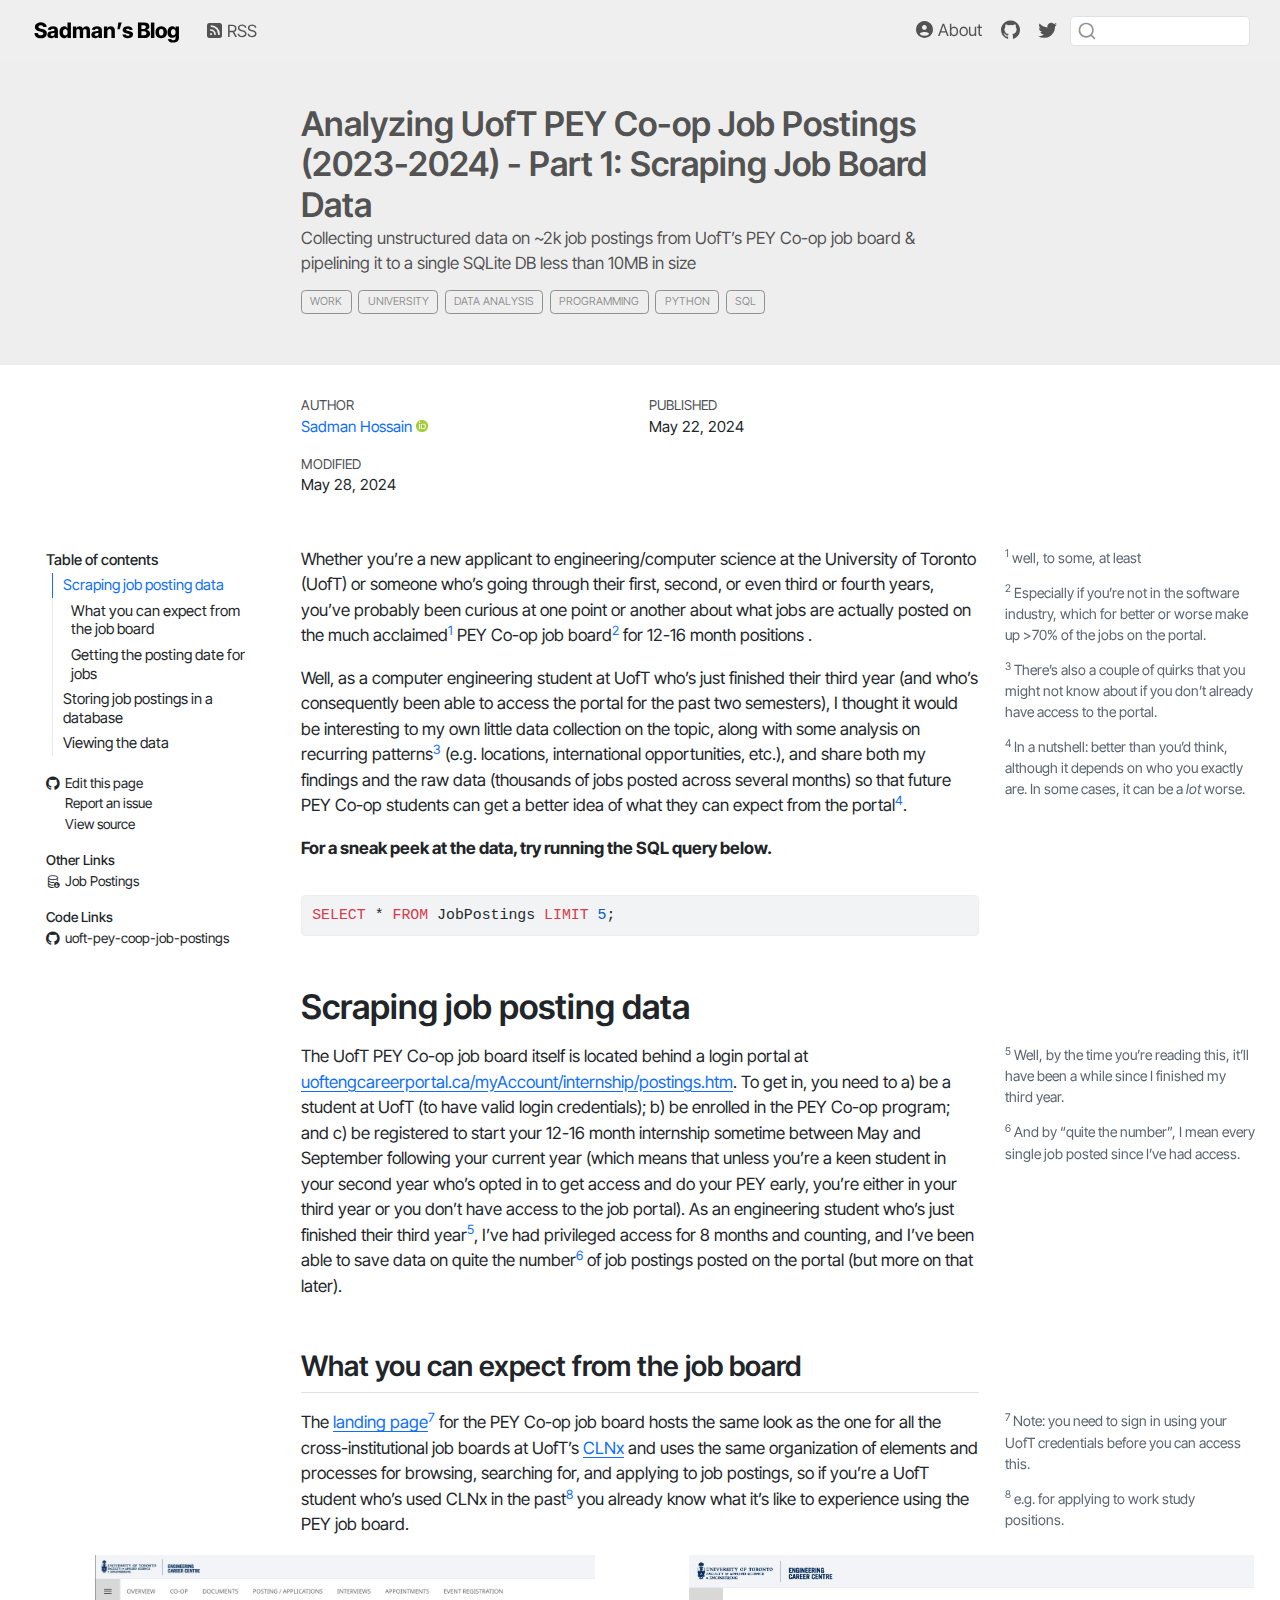
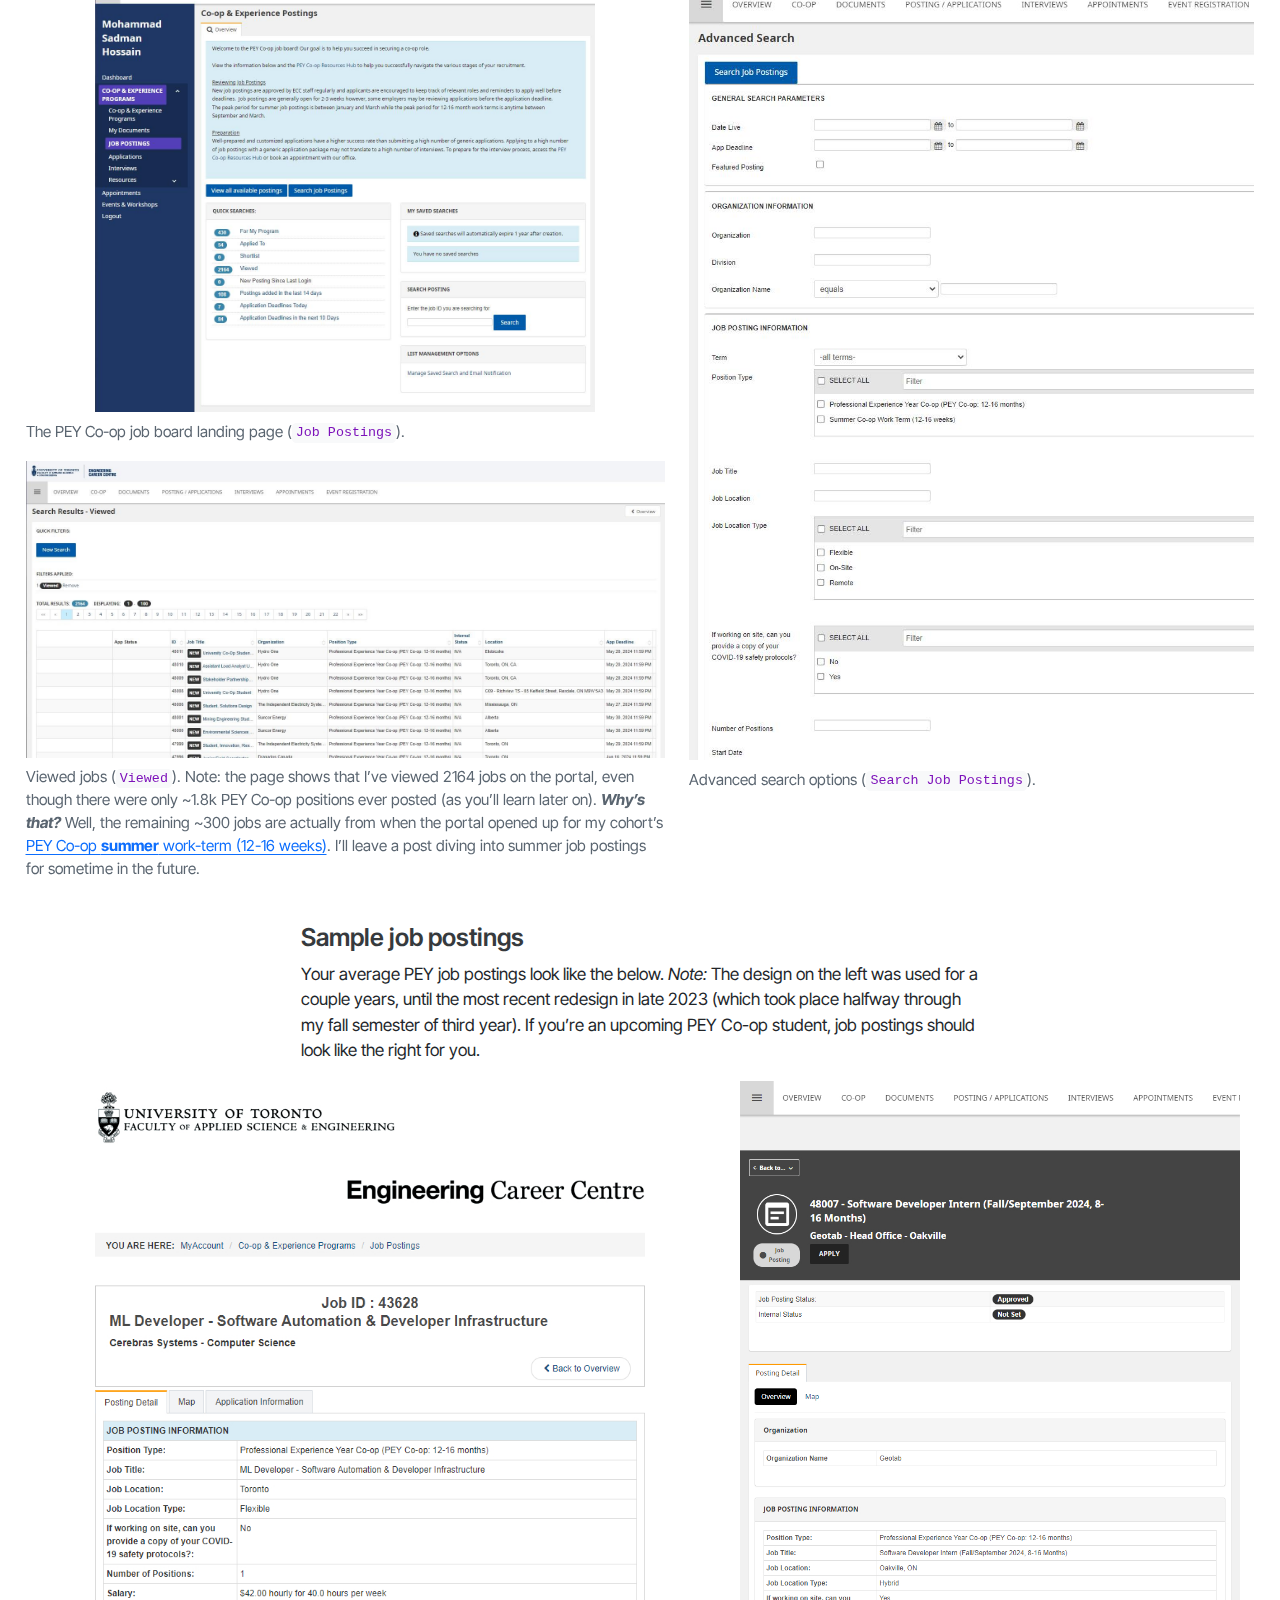
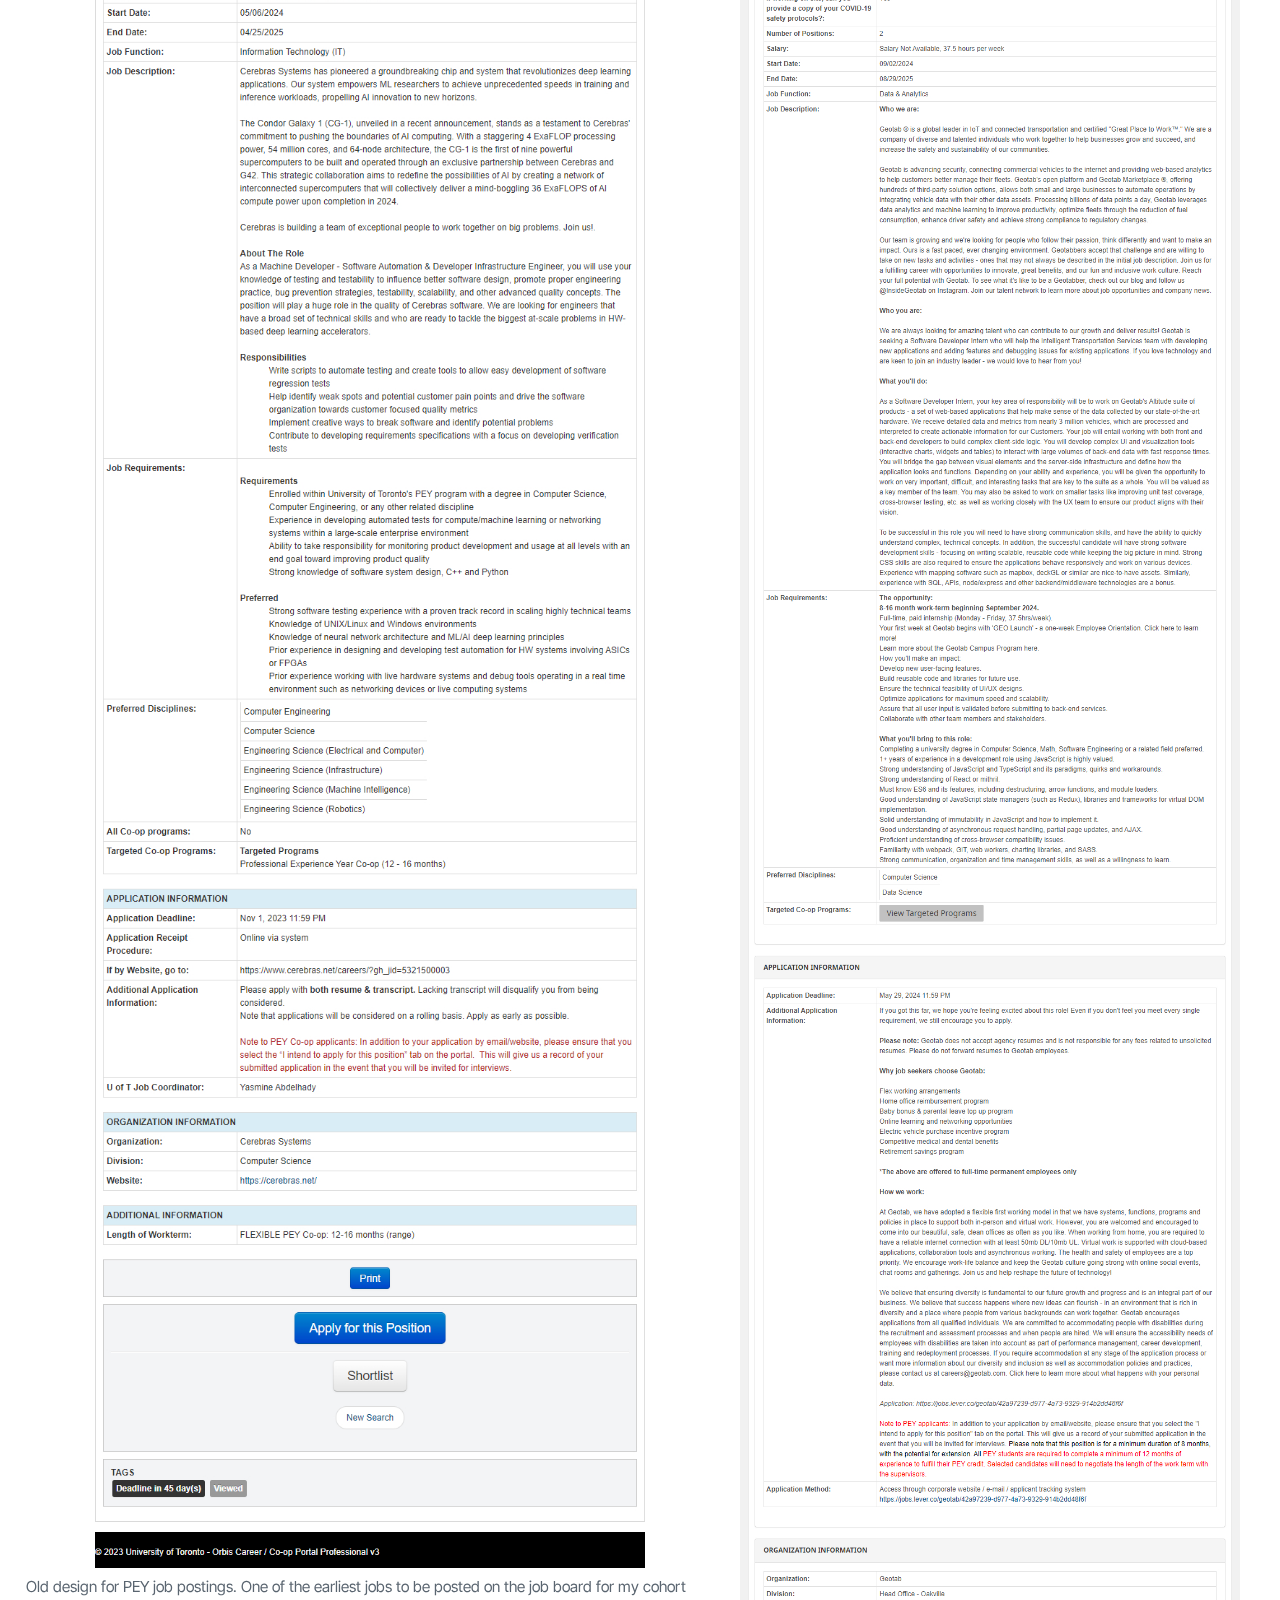
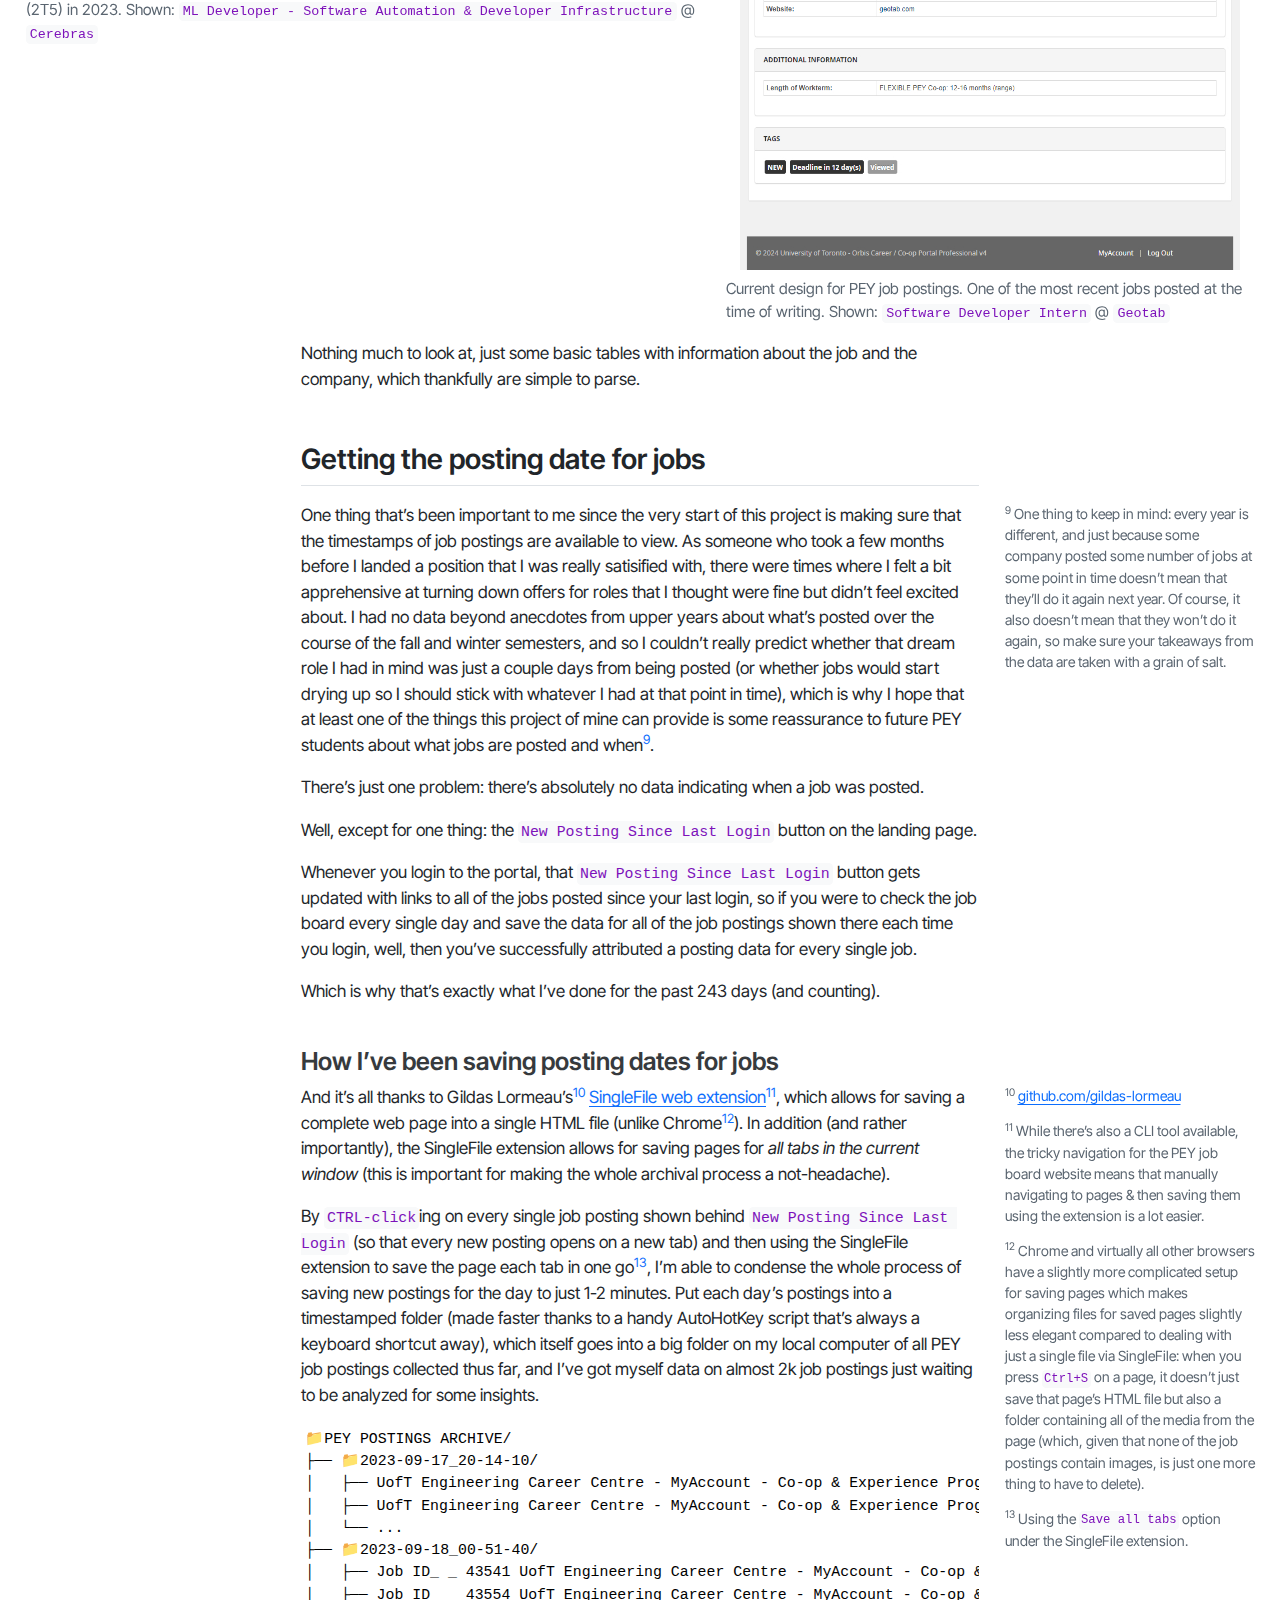
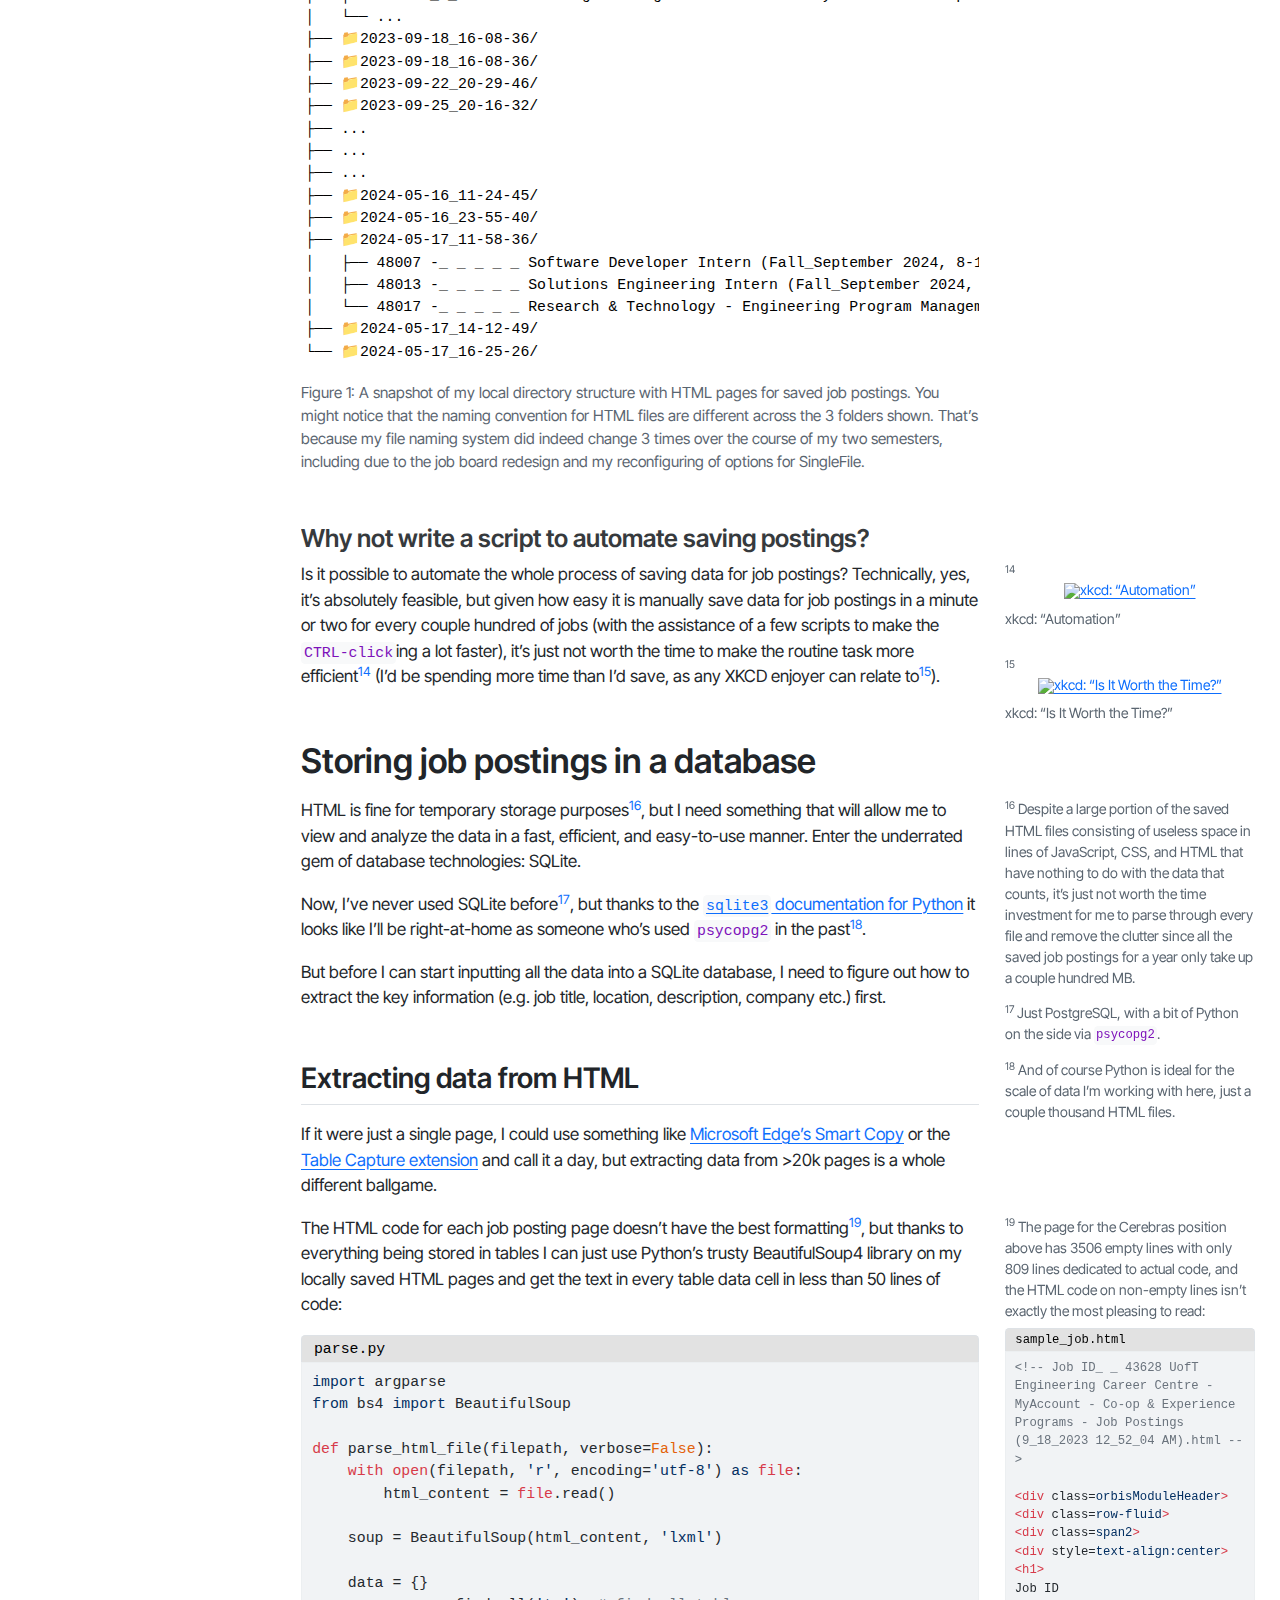
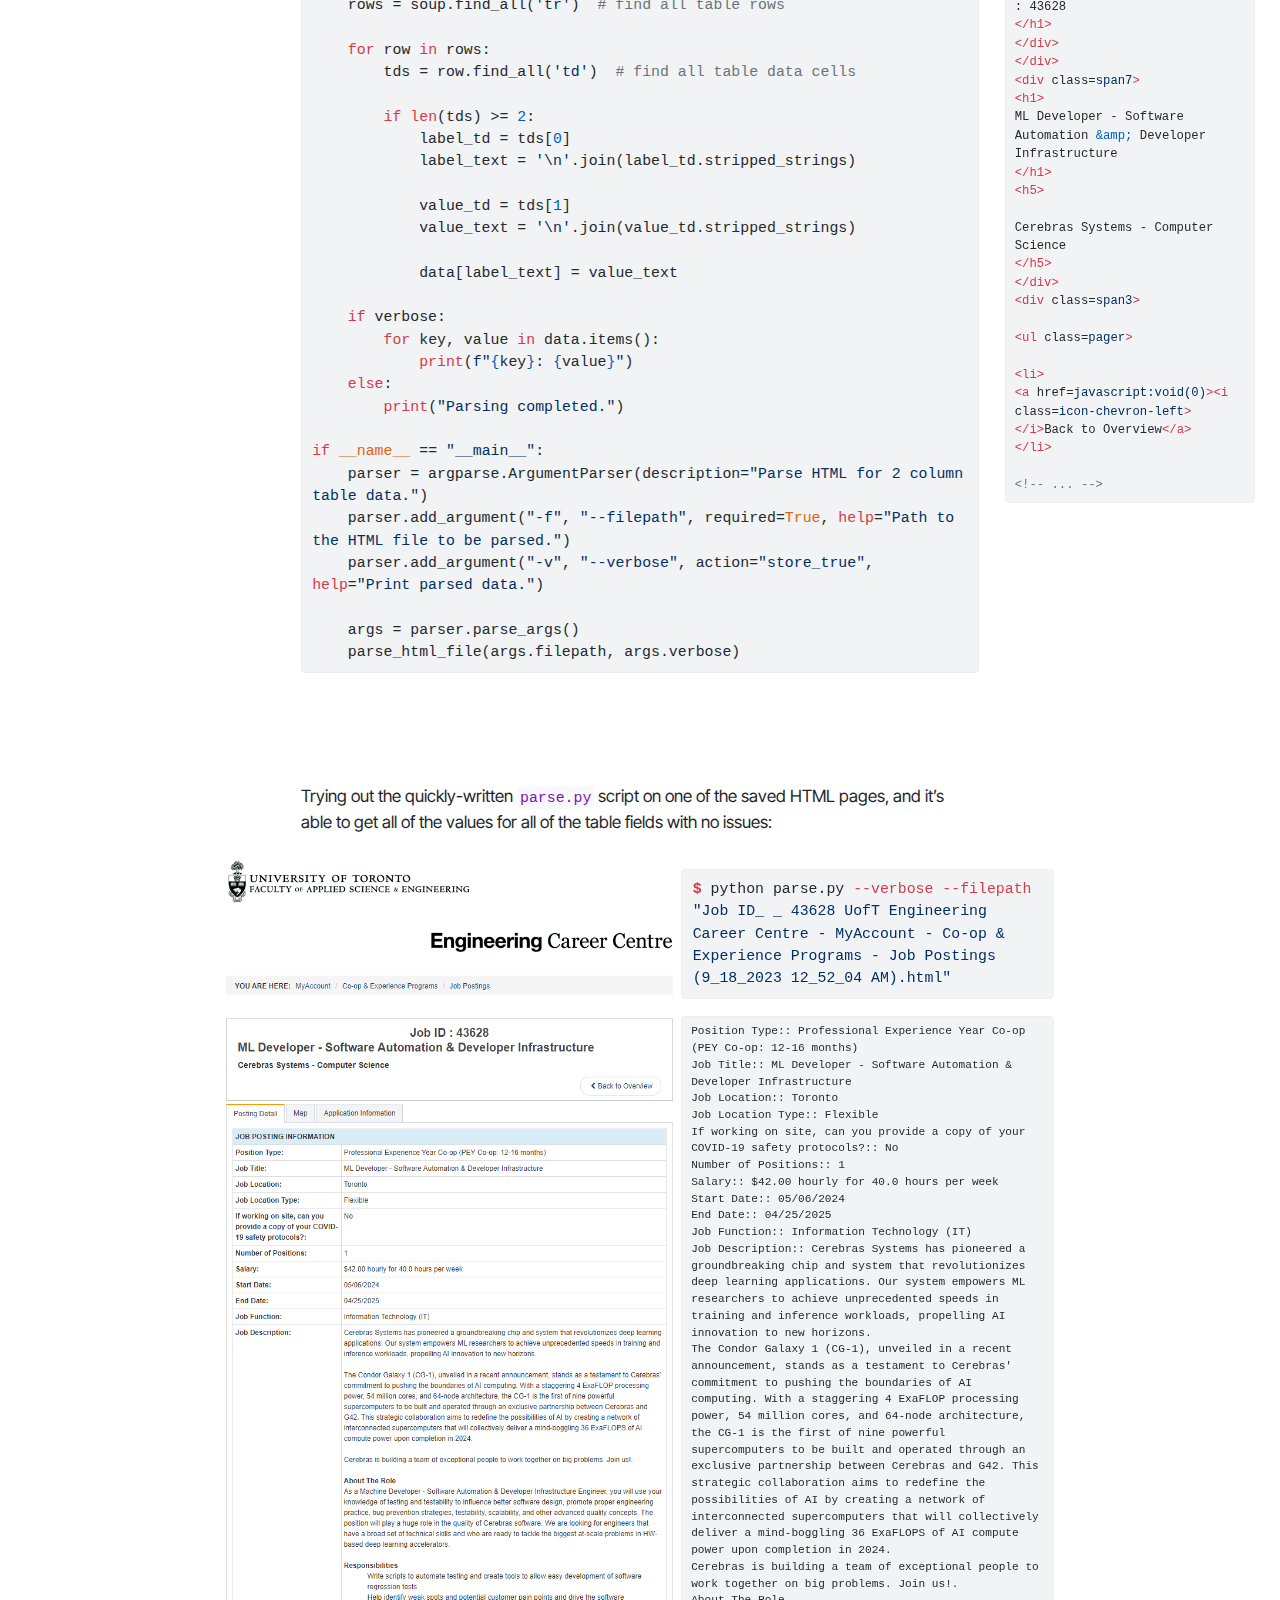
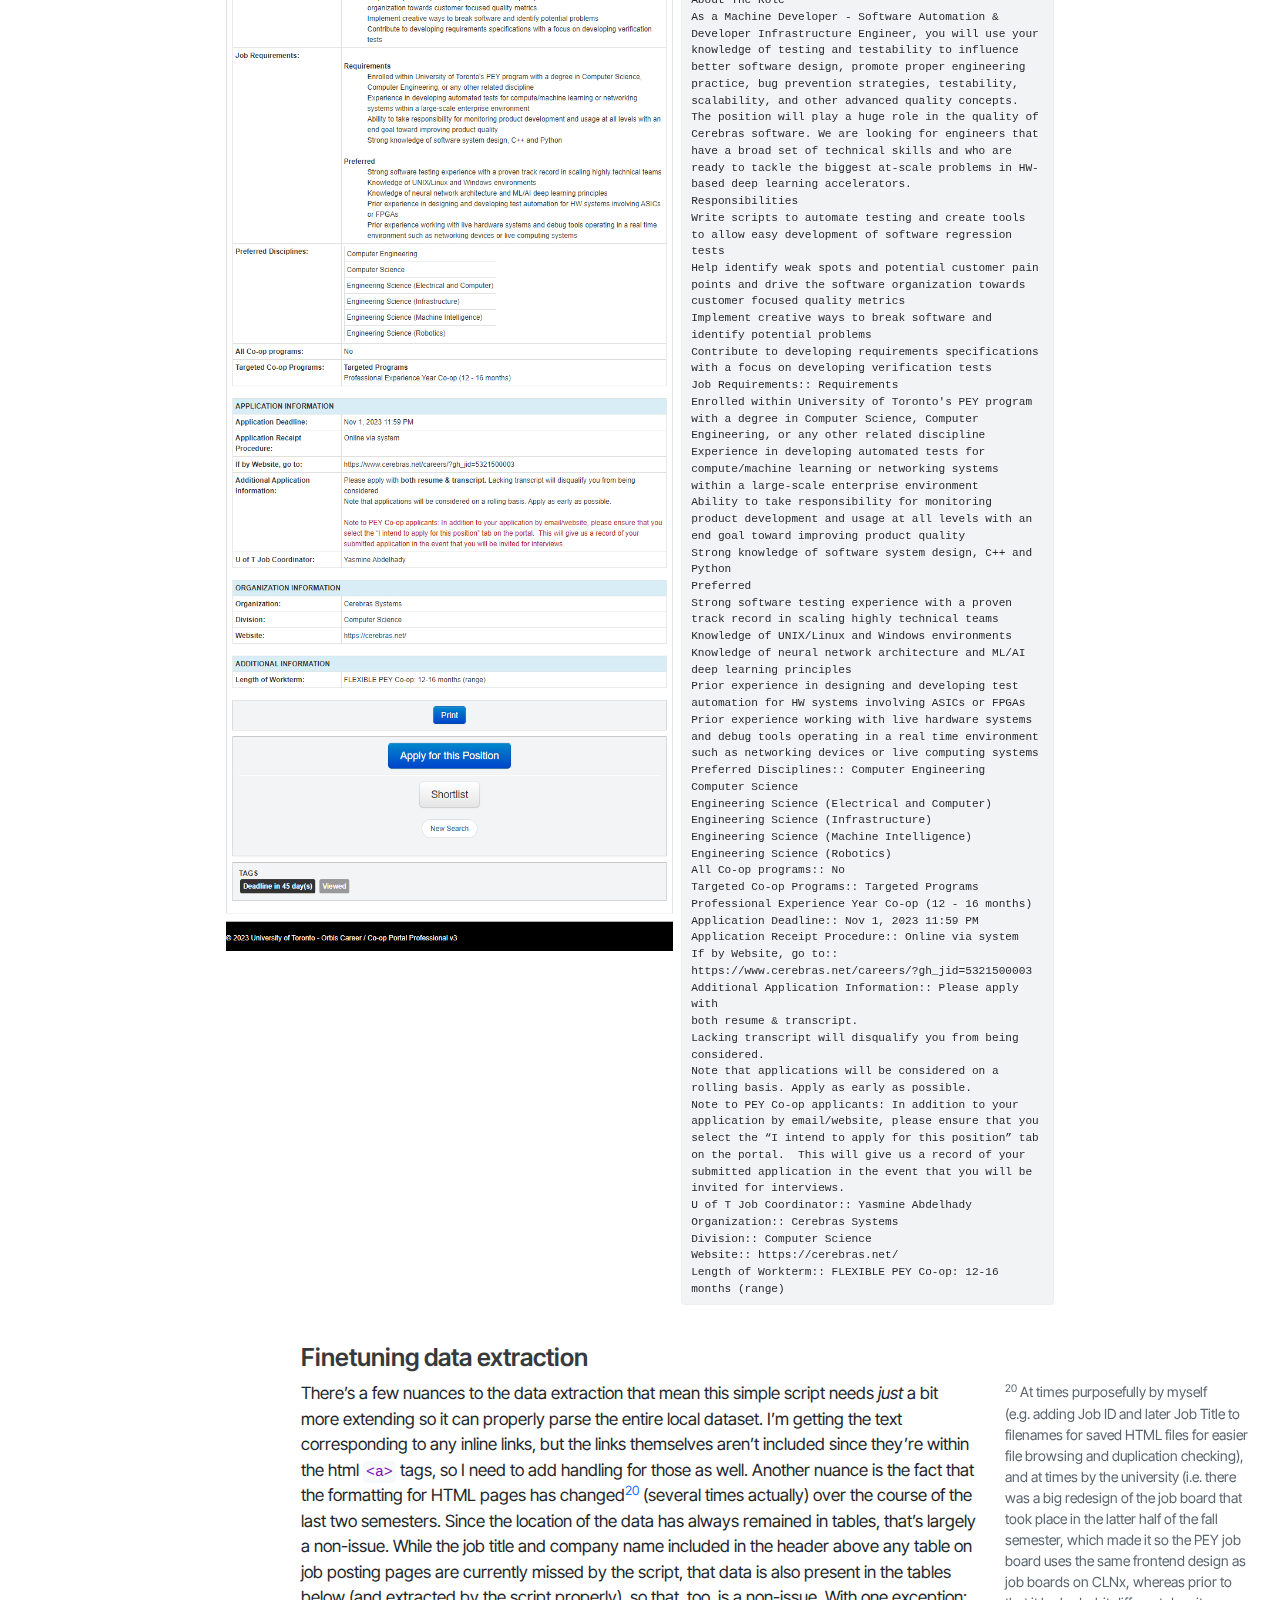
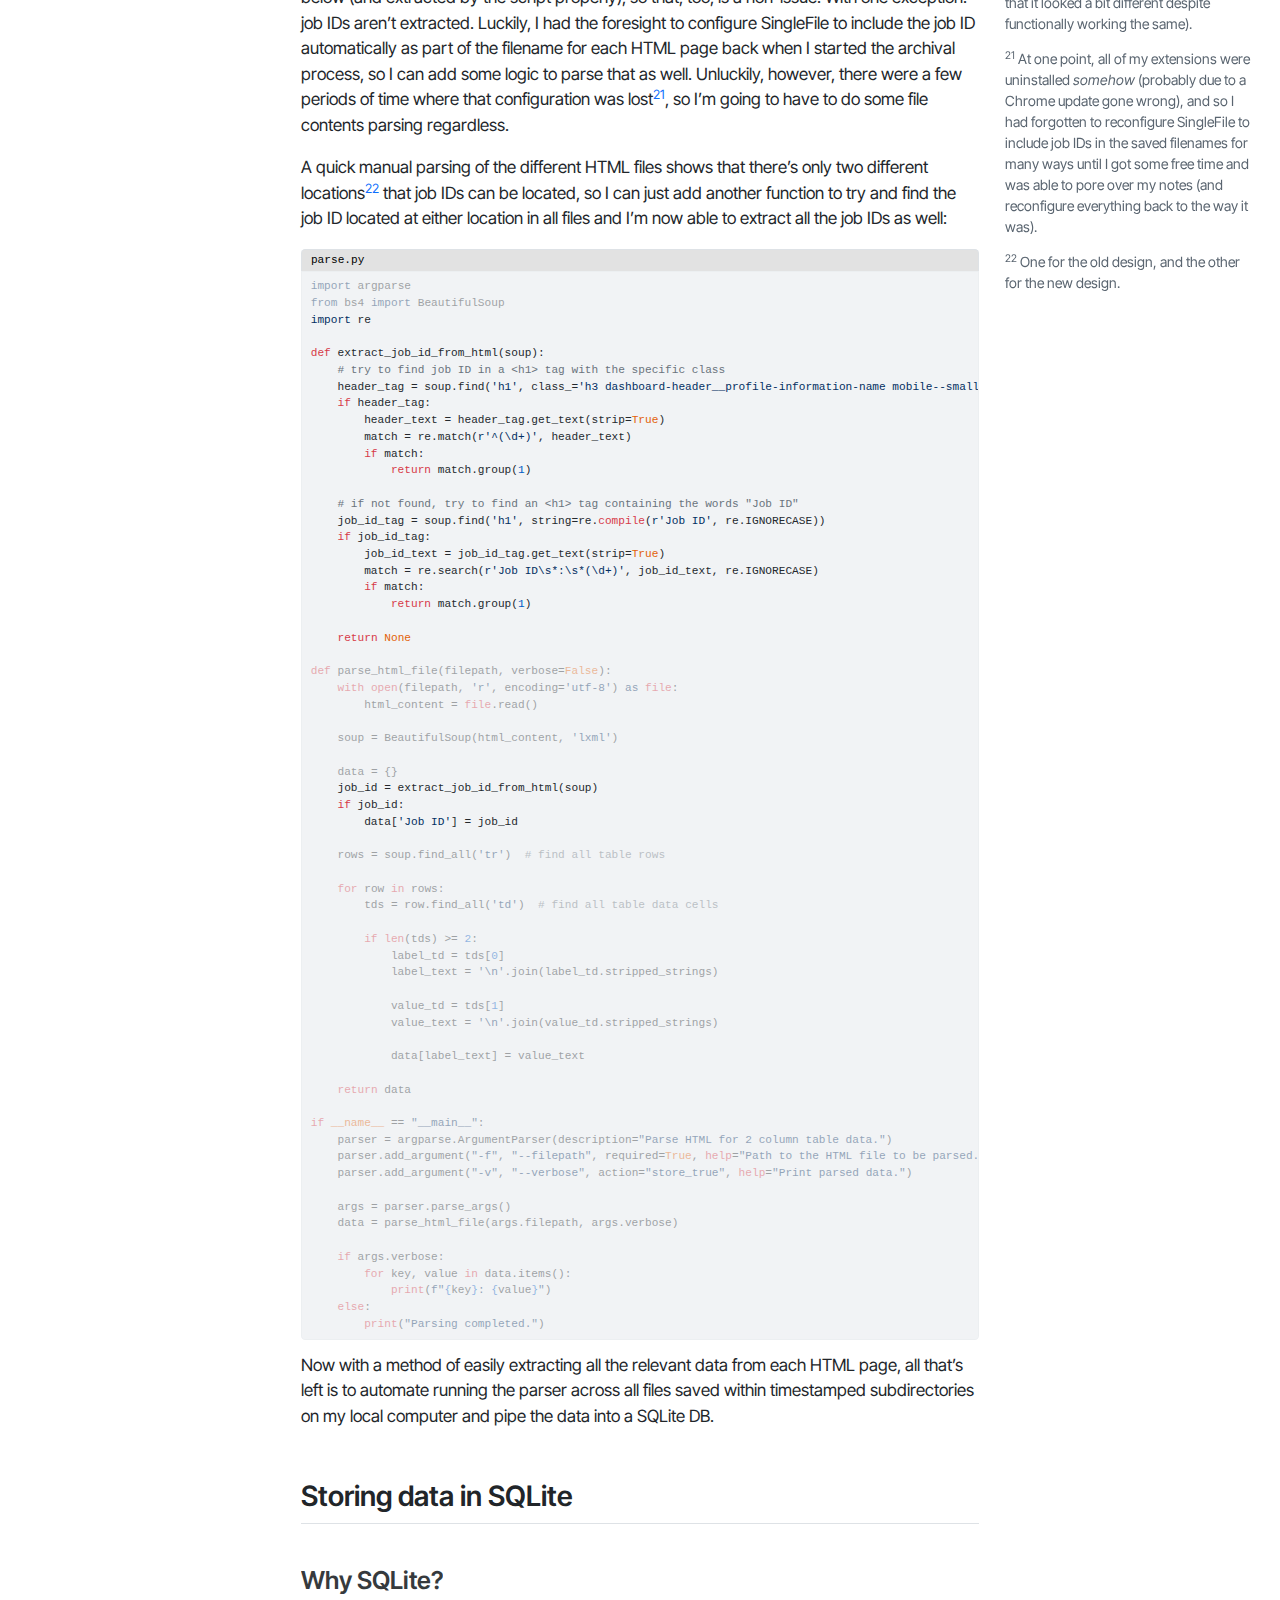
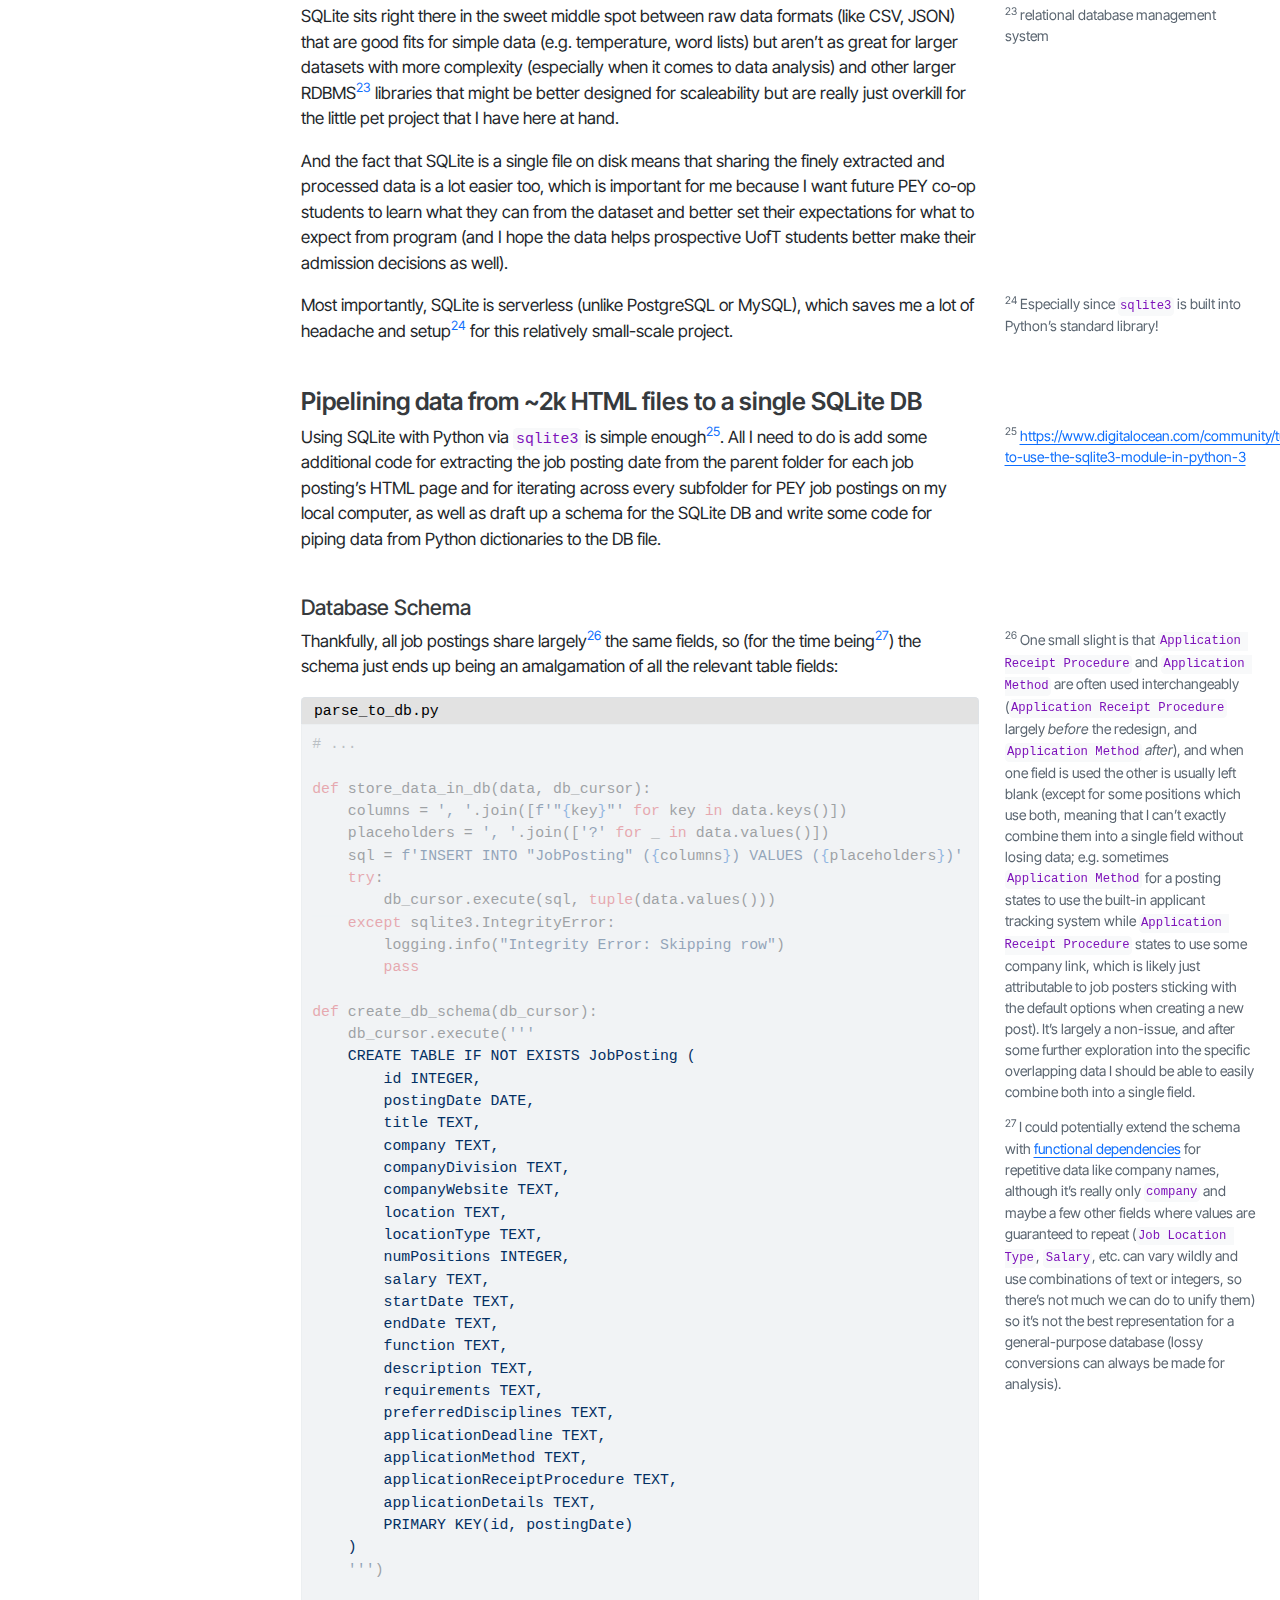
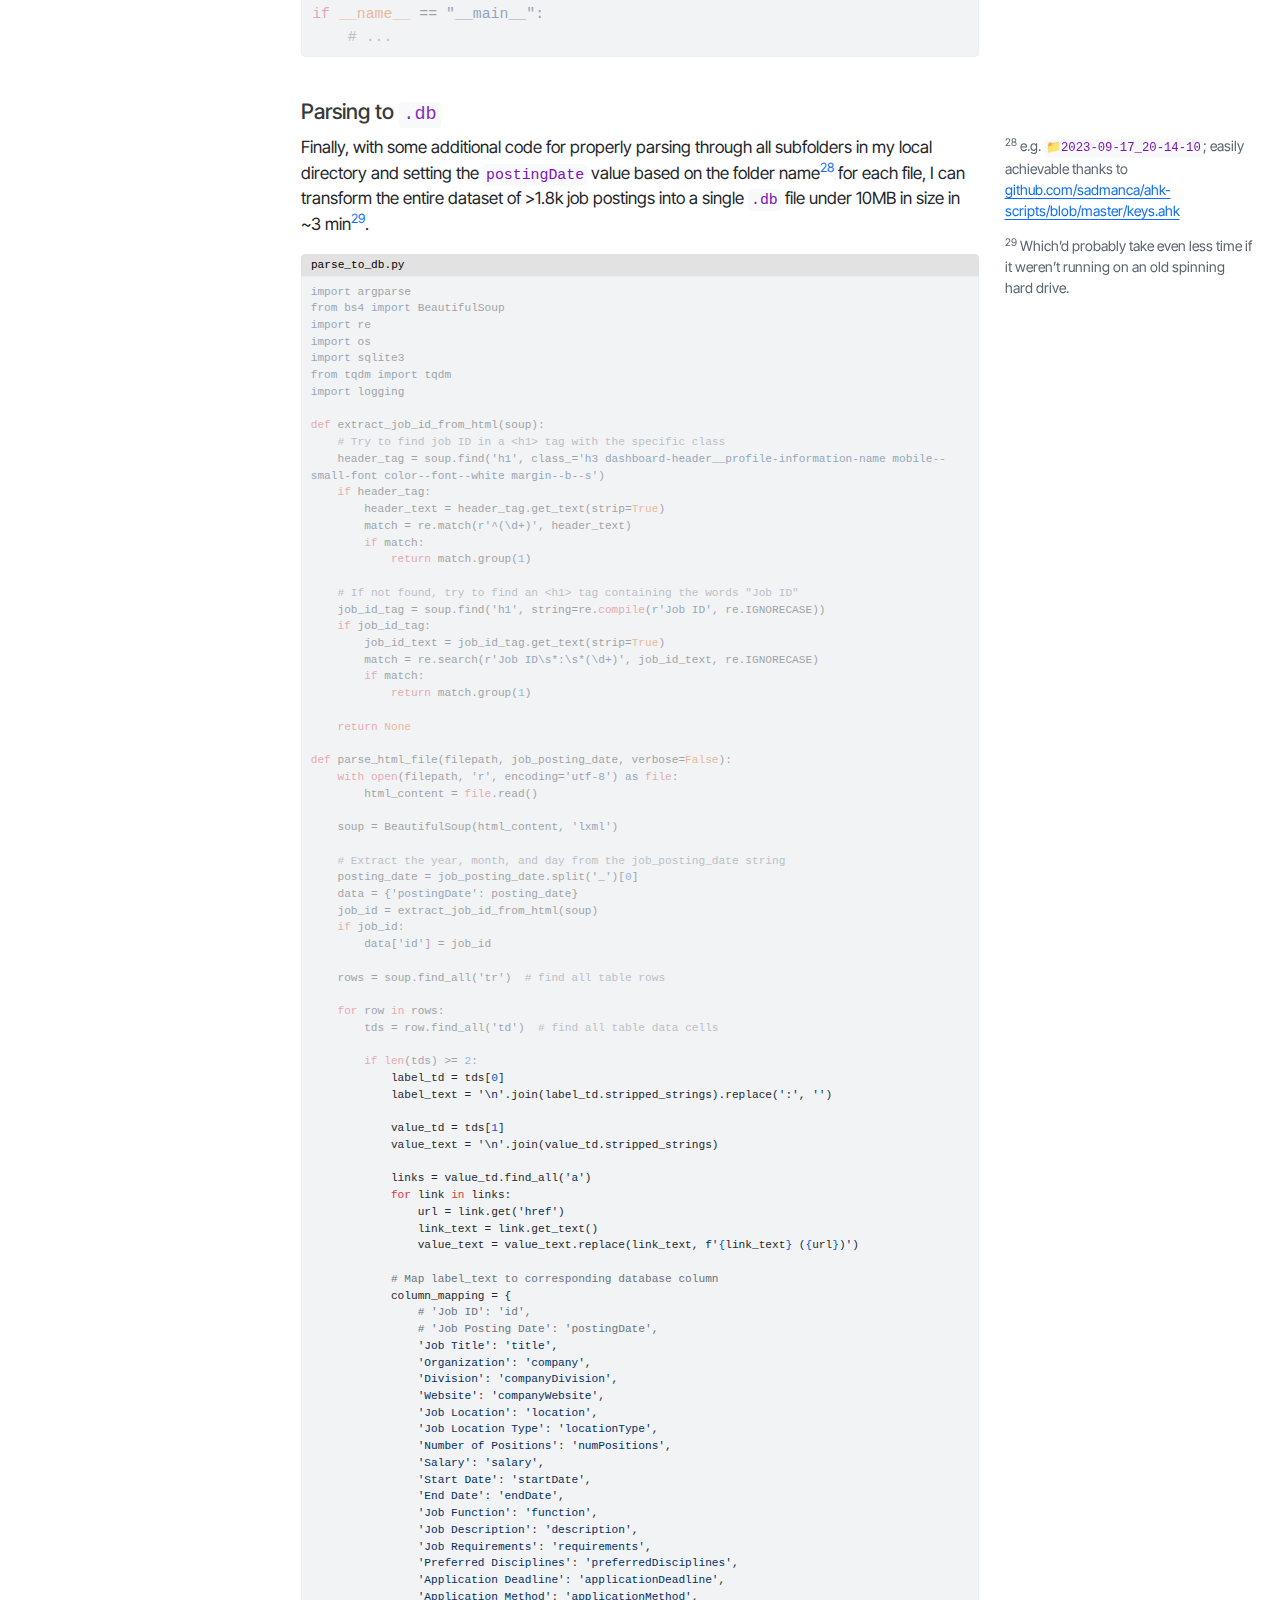
==== commit b673884b: "Built site for gh-pages" ====
--- a/posts/2024-05-22-analyzing-pey-postings-part-1/index.html
+++ b/posts/2024-05-22-analyzing-pey-postings-part-1/index.html
@@ -160,8 +160,11 @@
 <link rel="stylesheet" href="../../styles.css">
 <meta property="og:title" content="Sadman’s Blog - Analyzing UofT PEY Co-op Job Postings (2023-2024) - Part 1: Scraping Job Board Data">
 <meta property="og:description" content="Collecting unstructured data on ~2k job postings from UofT’s PEY Co-op job board &amp; pipelining it to a single SQLite DB less than 10MB in size">
-<meta property="og:image" content="https://sadman.ca/posts/2024-05-22-analyzing-pey-postings-part-1/resources/pey-part1.svg">
+<meta property="og:image" content="https://sadman.ca/posts/2024-05-22-analyzing-pey-postings-part-1/resources/pey-part1.png">
 <meta property="og:site_name" content="Sadman's Blog">
+<meta property="og:image:alt" content="Briefcase colored 1/4 blue">
+<meta property="og:image:height" content="852">
+<meta property="og:image:width" content="1280">
 <meta name="twitter:title" content="Sadman’s Blog - Analyzing UofT PEY Co-op Job Postings (2023-2024) - Part 1: Scraping Job Board Data">
 <meta name="twitter:description" content="Collecting unstructured data on ~2k job postings from UofT’s PEY Co-op job board &amp; pipelining it to a single SQLite DB less than 10MB in size">
 <meta name="twitter:image" content="https://sadman.ca/posts/2024-05-22-analyzing-pey-postings-part-1/resources/pey-part1.svg">
@@ -177,7 +180,7 @@
       <div class="navbar-container container-fluid">
       <div class="navbar-brand-container mx-auto">
     <a class="navbar-brand" href="../../index.html">
-    <span class="navbar-title"><iconify-icon inline="" icon="line-md:sunny-filled-loop" aria-label="Icon sunny-filled-loop from line-md Iconify.design set." title="Icon sunny-filled-loop from line-md Iconify.design set."></iconify-icon>Sadman’s Blog</span>
+    <span class="navbar-title"><iconify-icon inline="" icon="material-symbols:circle" aria-label="Icon circle from material-symbols Iconify.design set." title="Icon circle from material-symbols Iconify.design set."></iconify-icon>Sadman’s Blog</span>
     </a>
   </div>
             <div id="quarto-search" class="" title="Search"></div>
@@ -224,7 +227,12 @@
         </div>
       </div>
                           <div class="quarto-categories">
-                <div class="quarto-category">Writing</div>
+                <div class="quarto-category">Work</div>
+                <div class="quarto-category">University</div>
+                <div class="quarto-category">Data Analysis</div>
+                <div class="quarto-category">Programming</div>
+                <div class="quarto-category">Python</div>
+                <div class="quarto-category">SQL</div>
               </div>
                   </div>
   </div>
@@ -246,6 +254,12 @@
       </div>
     </div>
     
+      <div>
+      <div class="quarto-title-meta-heading">Modified</div>
+      <div class="quarto-title-meta-contents">
+        <p class="date-modified">May 28, 2024</p>
+      </div>
+    </div>
       
     </div>
     
@@ -293,7 +307,7 @@
   <li><a href="#next-steps" id="toc-next-steps" class="nav-link" data-scroll-target="#next-steps">Next Steps</a></li>
   </ul></li>
   </ul>
-<div class="toc-actions"><ul><li><a href="https://github.com/sadmanca/blog/edit/main/posts/2024-05-22-analyzing-pey-postings-part-1/index.qmd" class="toc-action"><i class="bi bi-github"></i>Edit this page</a></li><li><a href="https://github.com/sadmanca/blog/issues/new/choose" class="toc-action"><i class="bi empty"></i>Report an issue</a></li><li><a href="https://github.com/sadmanca/blog/blob/main/posts/2024-05-22-analyzing-pey-postings-part-1/index.qmd" class="toc-action"><i class="bi empty"></i>View source</a></li></ul></div></nav>
+<div class="toc-actions"><ul><li><a href="https://github.com/sadmanca/blog/edit/main/posts/2024-05-22-analyzing-pey-postings-part-1/index.qmd" class="toc-action"><i class="bi bi-github"></i>Edit this page</a></li><li><a href="https://github.com/sadmanca/blog/issues/new/choose" class="toc-action"><i class="bi empty"></i>Report an issue</a></li><li><a href="https://github.com/sadmanca/blog/blob/main/posts/2024-05-22-analyzing-pey-postings-part-1/index.qmd" class="toc-action"><i class="bi empty"></i>View source</a></li></ul></div><div class="quarto-other-links"><h2>Other Links</h2><ul><li><a href="https://github.com/sadmanca/uoft-pey-coop-job-postings/releases"><i class="bi bi-database-down"></i>Job Postings</a></li></ul></div><div class="quarto-code-links"><h2>Code Links</h2><ul><li><a href="https://github.com/sadmanca/uoft-pey-coop-job-postings"><i class="bi bi-github"></i>uoft-pey-coop-job-postings</a></li></ul></div></nav>
 </nav>
 <div id="quarto-sidebar-glass" class="quarto-sidebar-collapse-item" data-bs-toggle="collapse" data-bs-target=".quarto-sidebar-collapse-item"></div>
 <!-- margin-sidebar -->
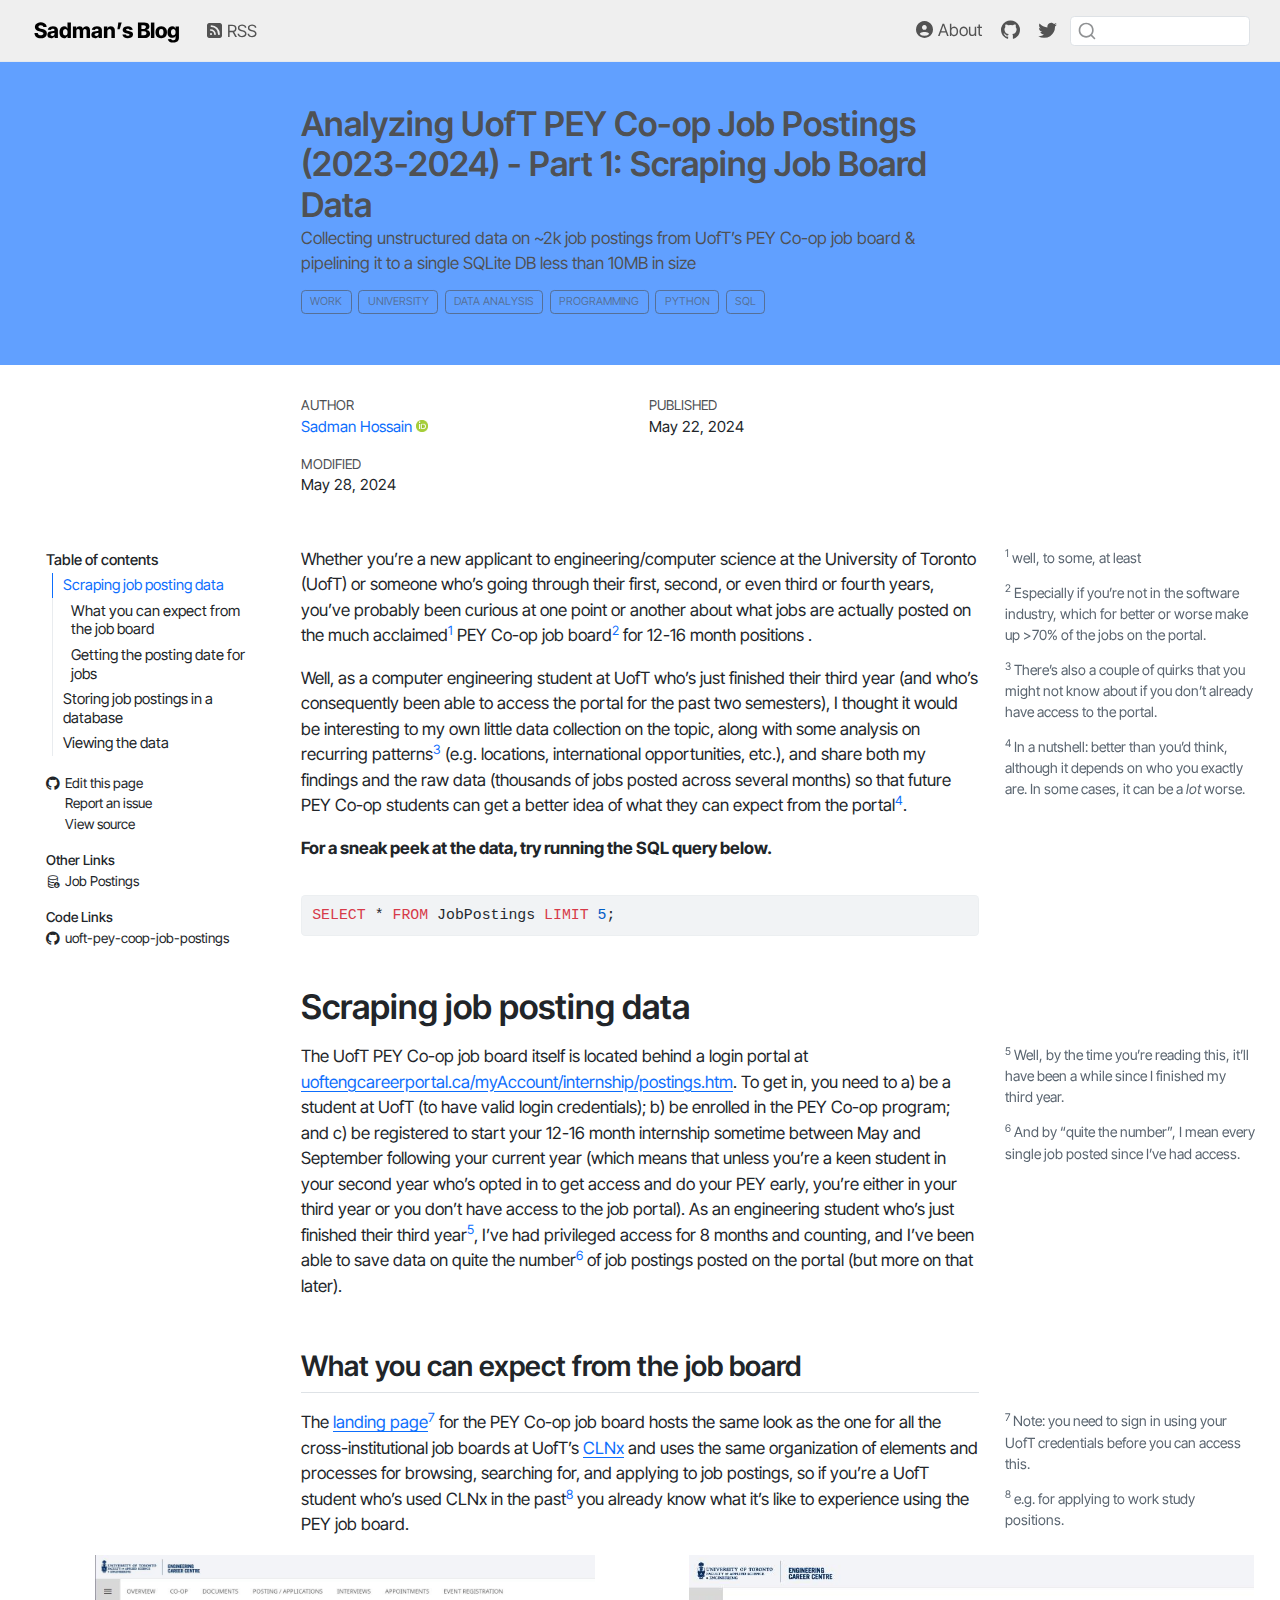
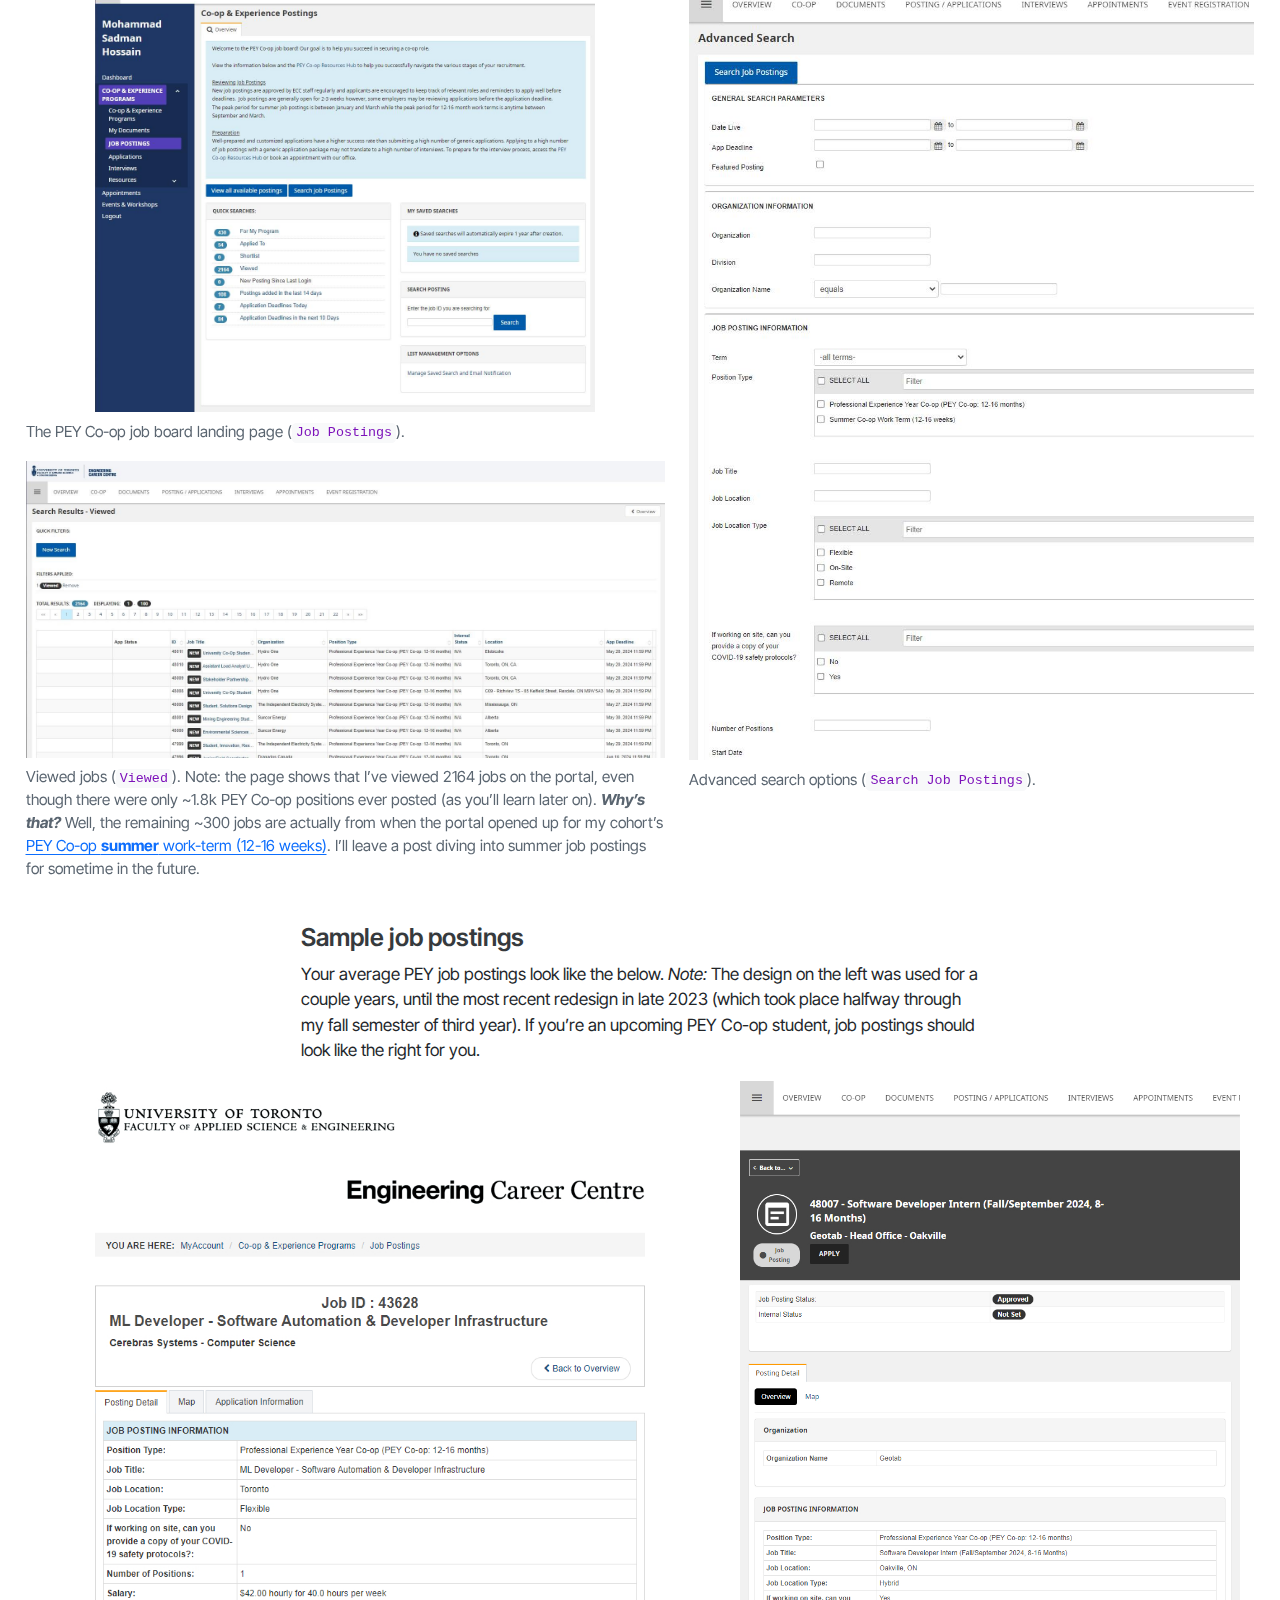
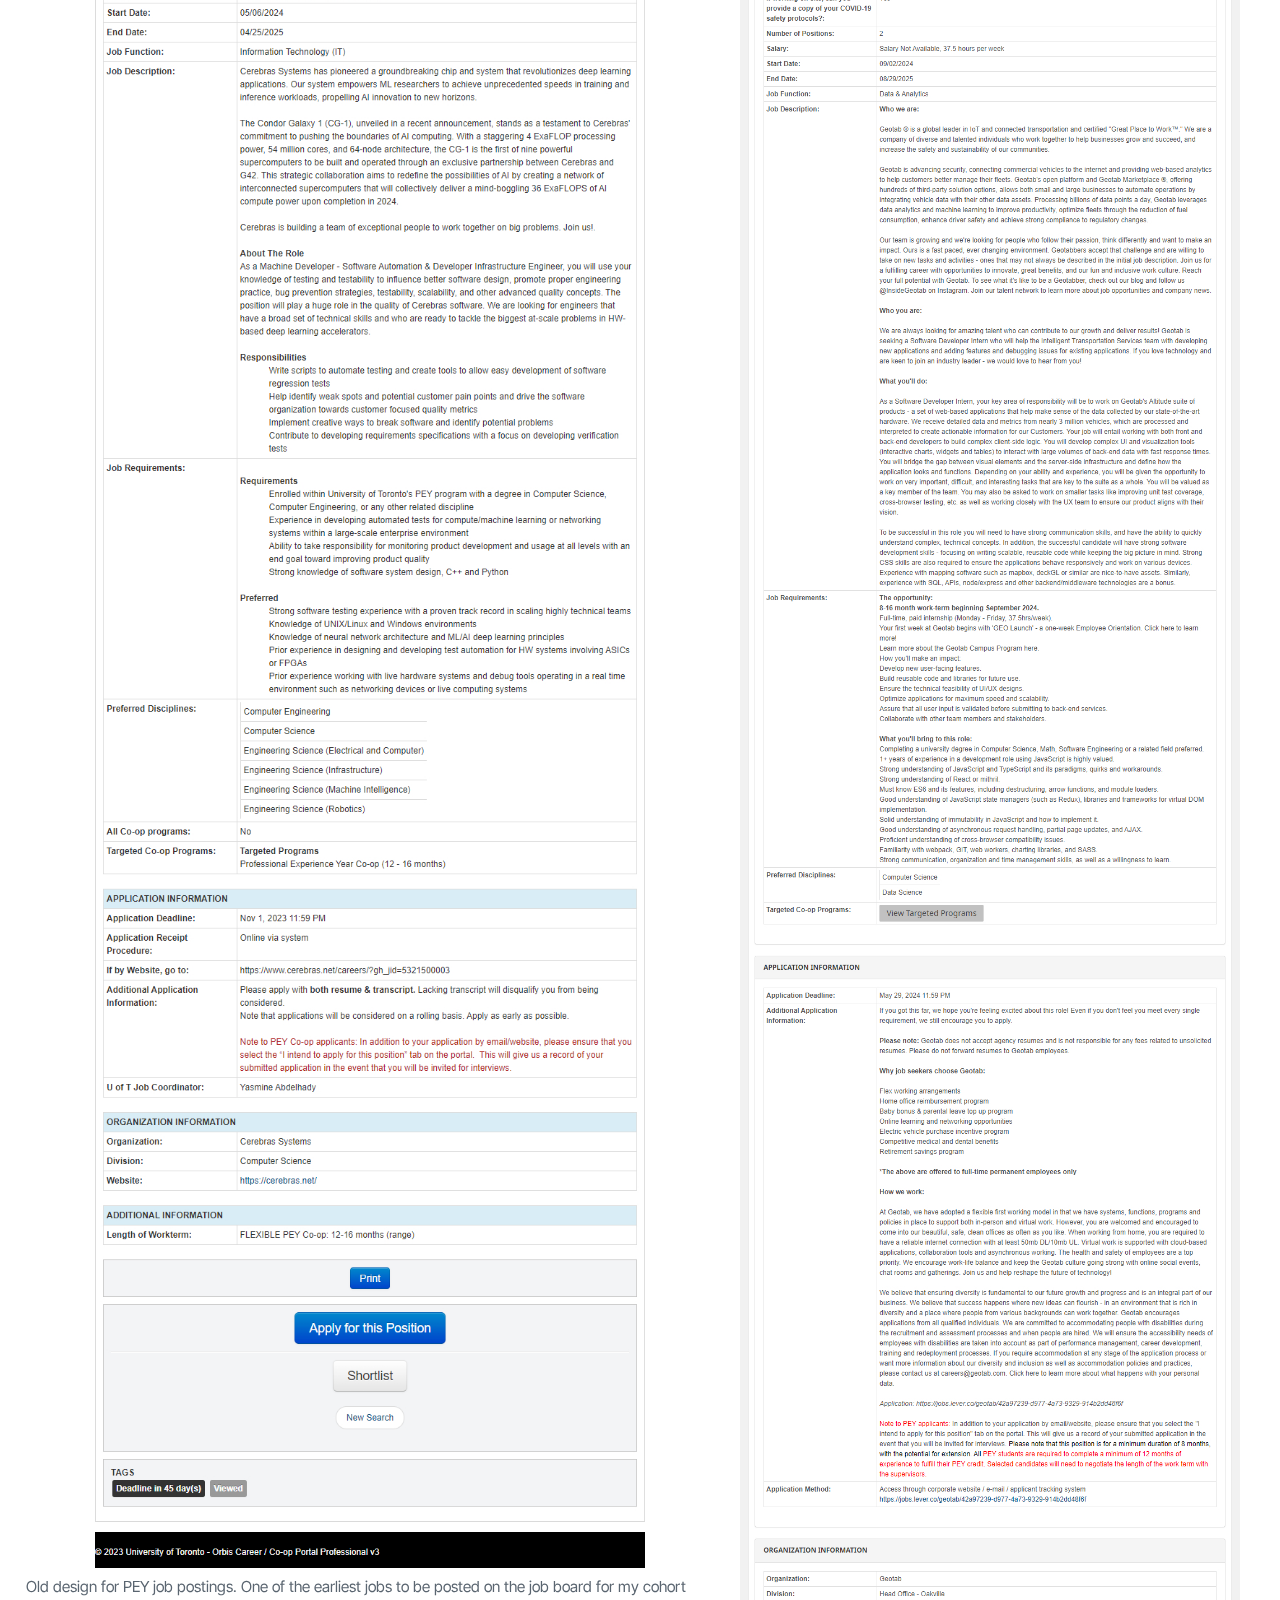
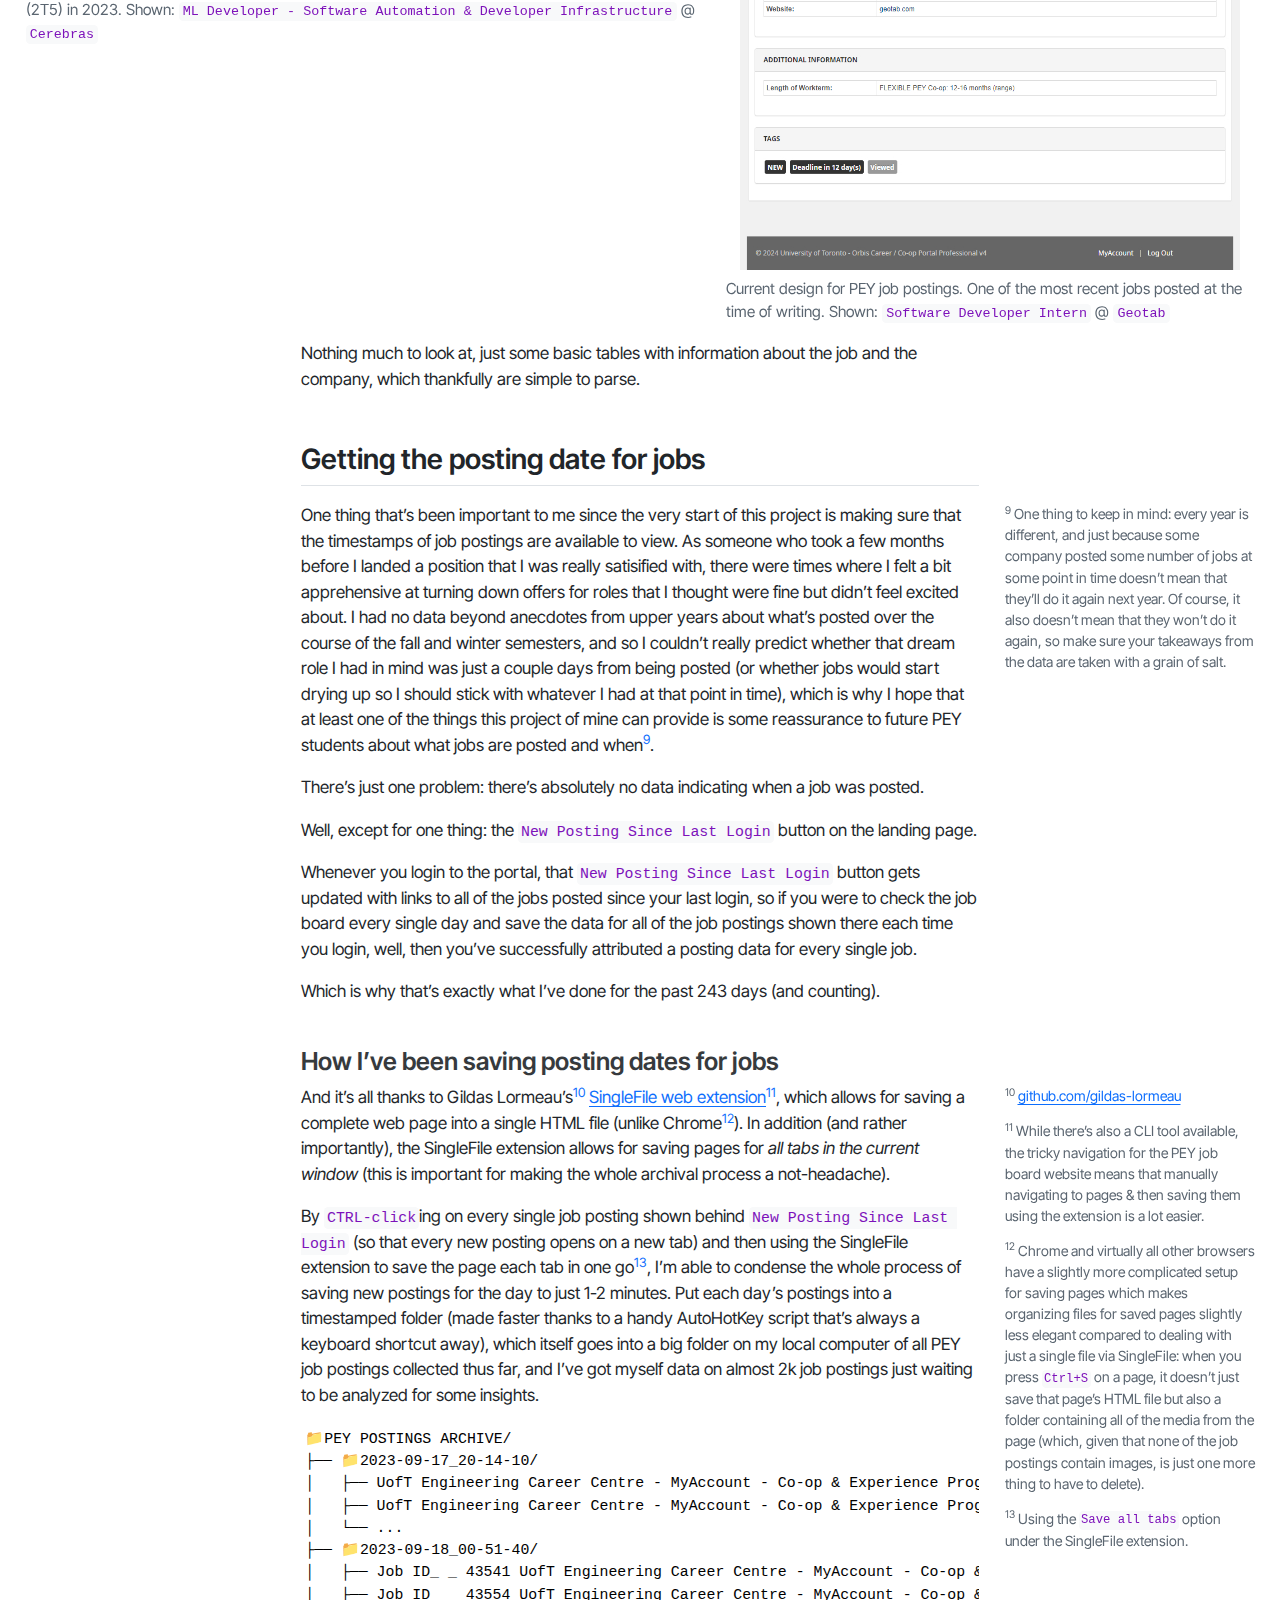
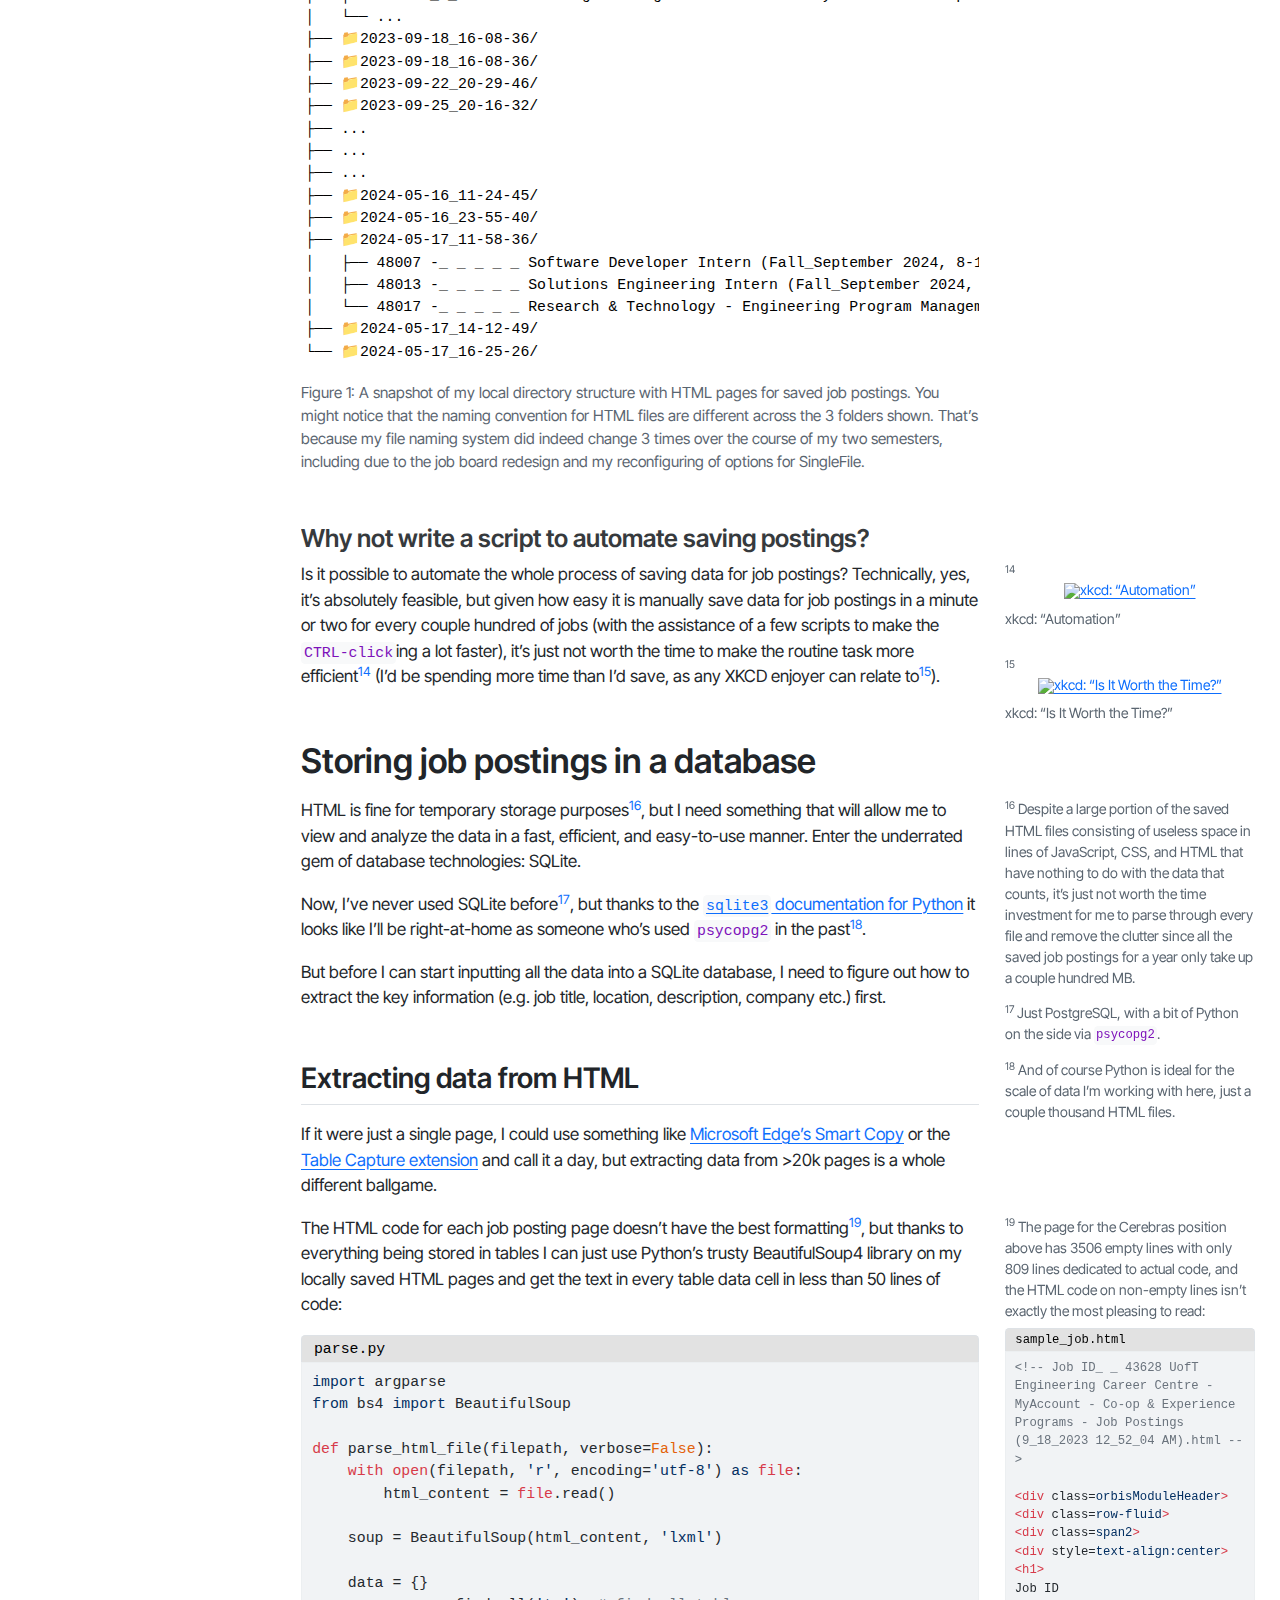
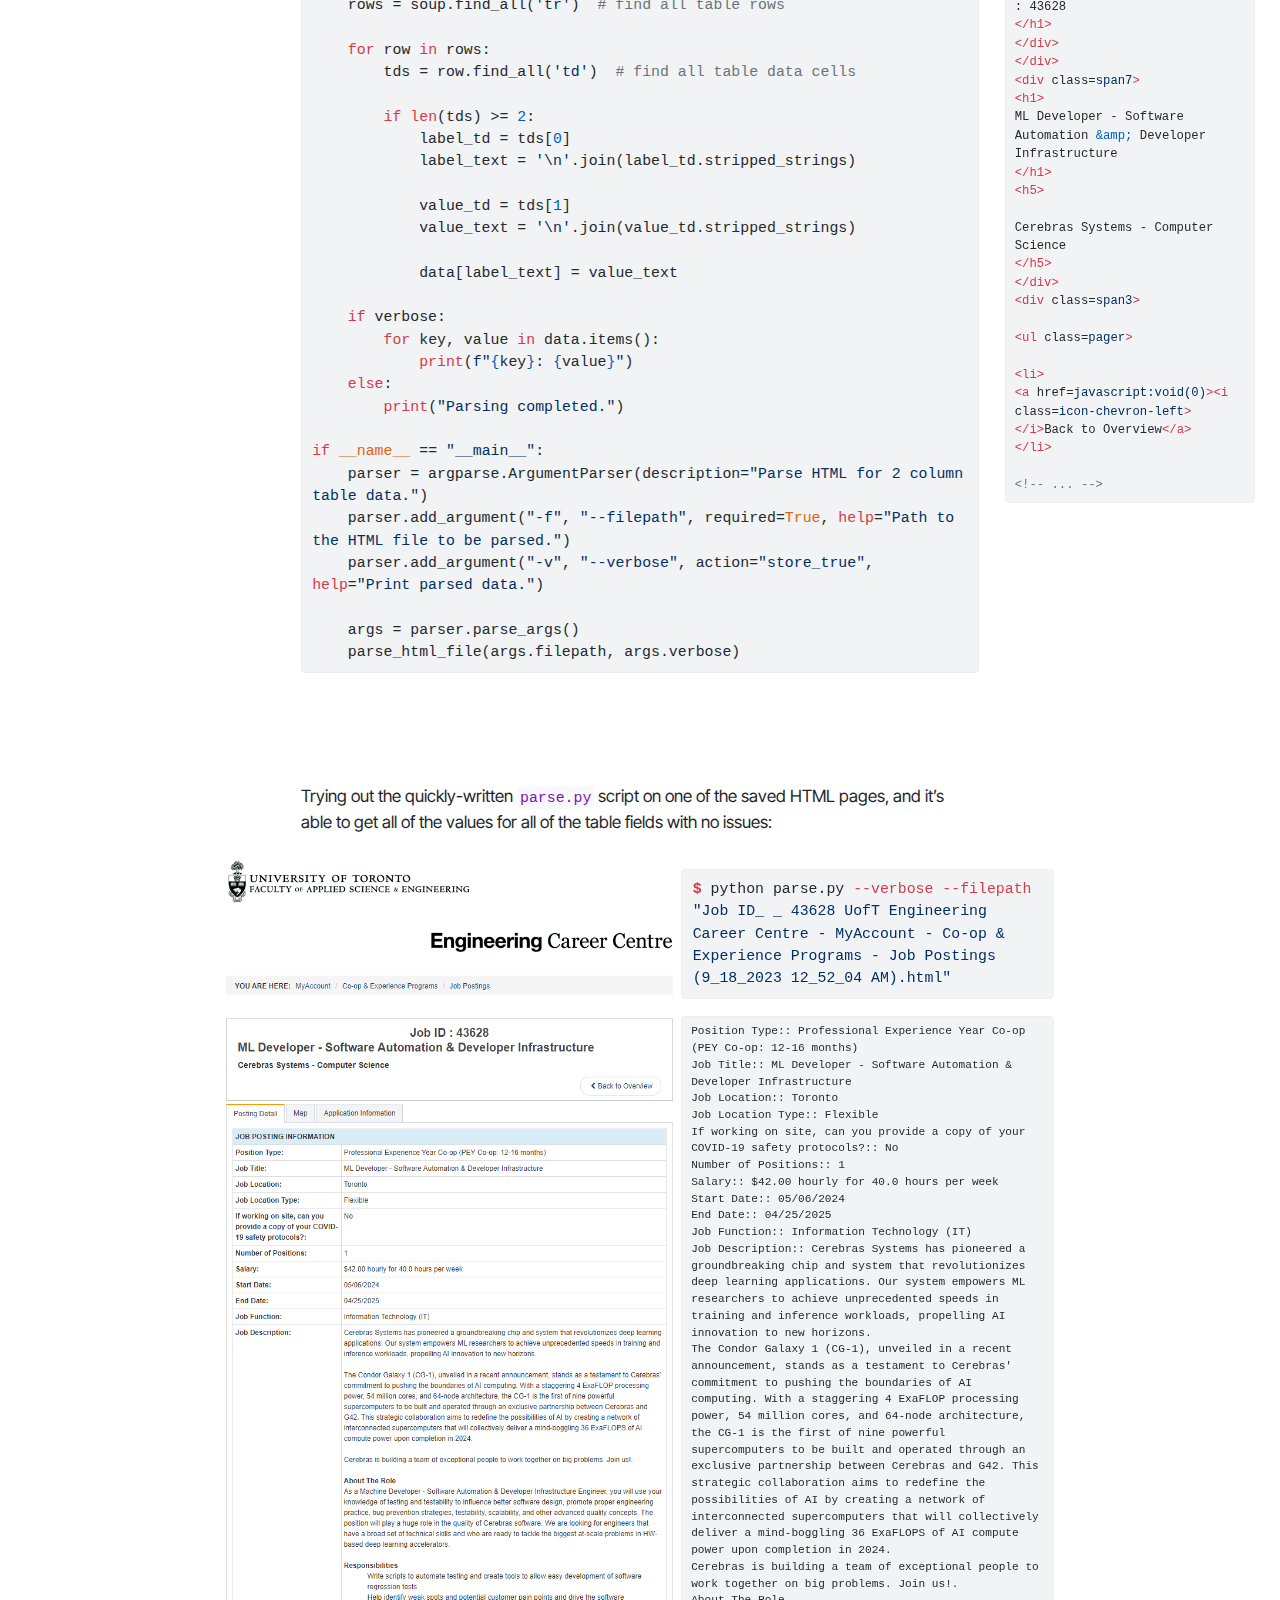
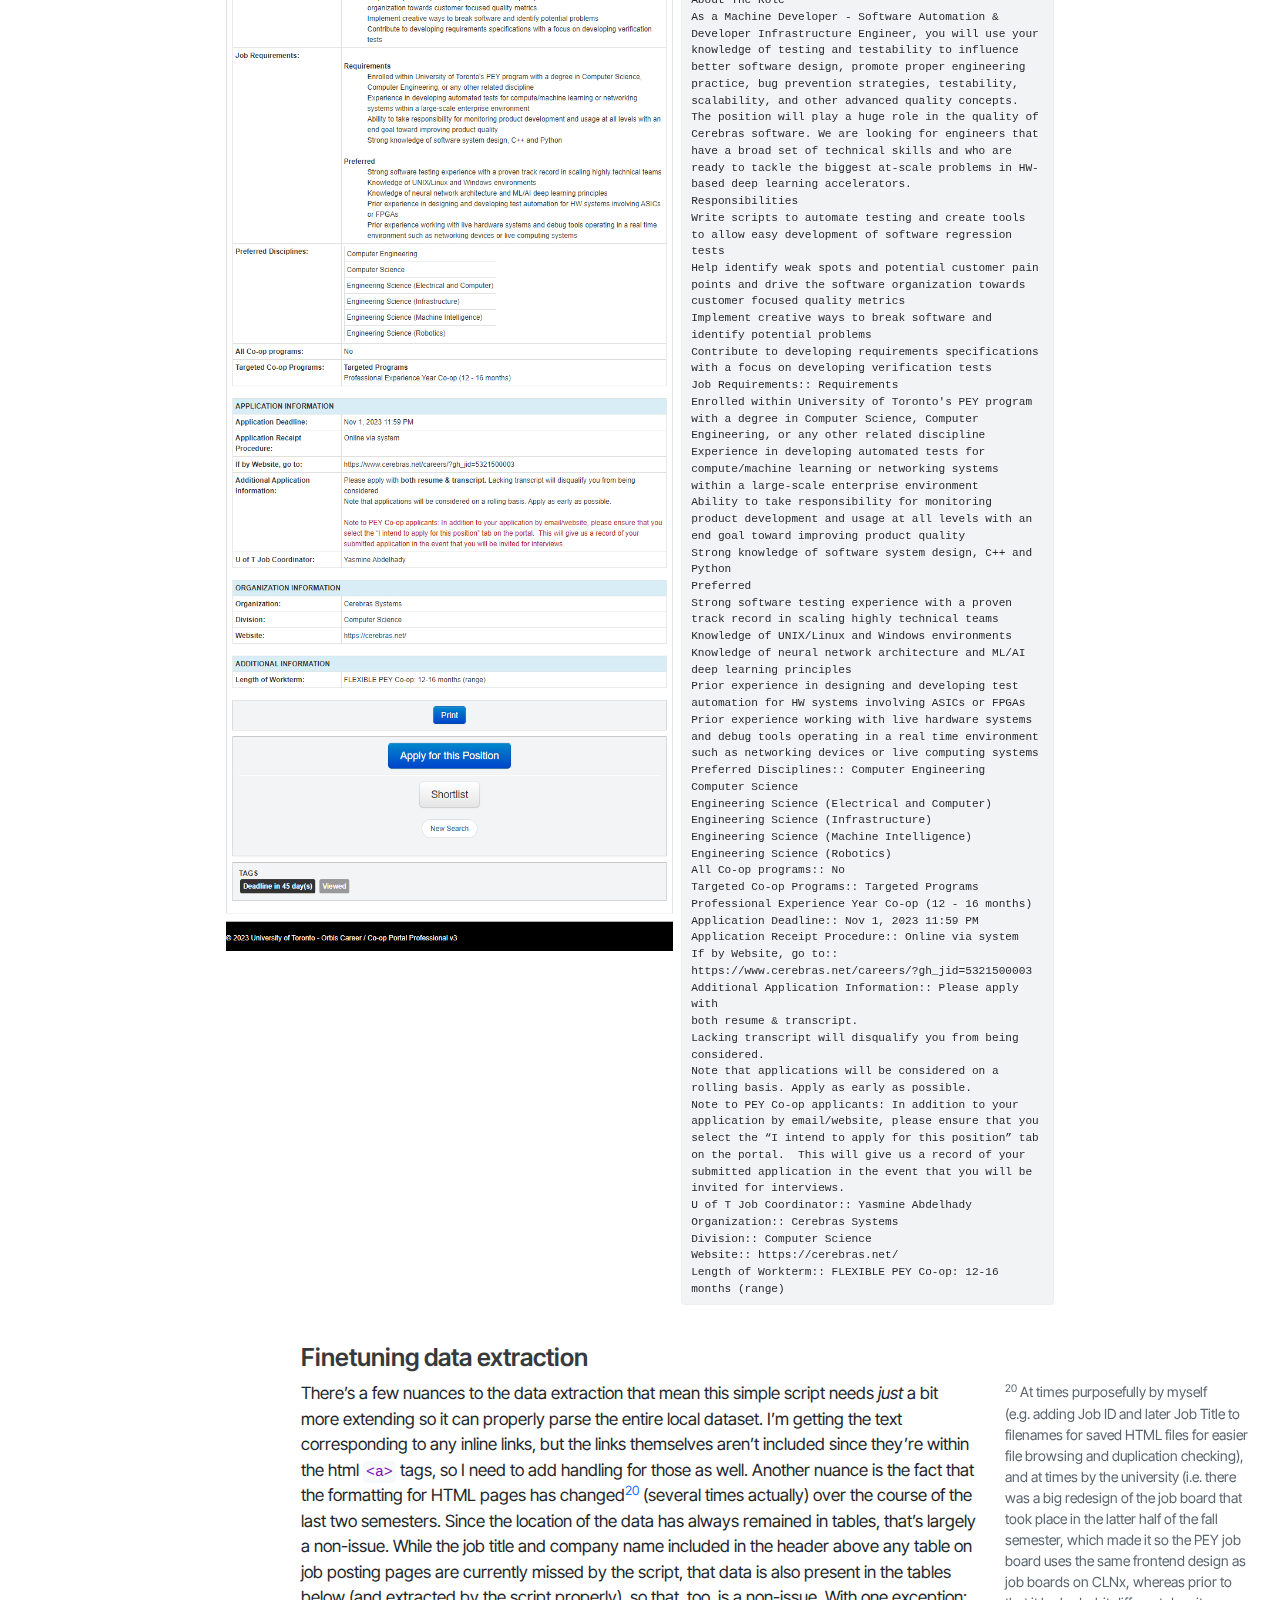
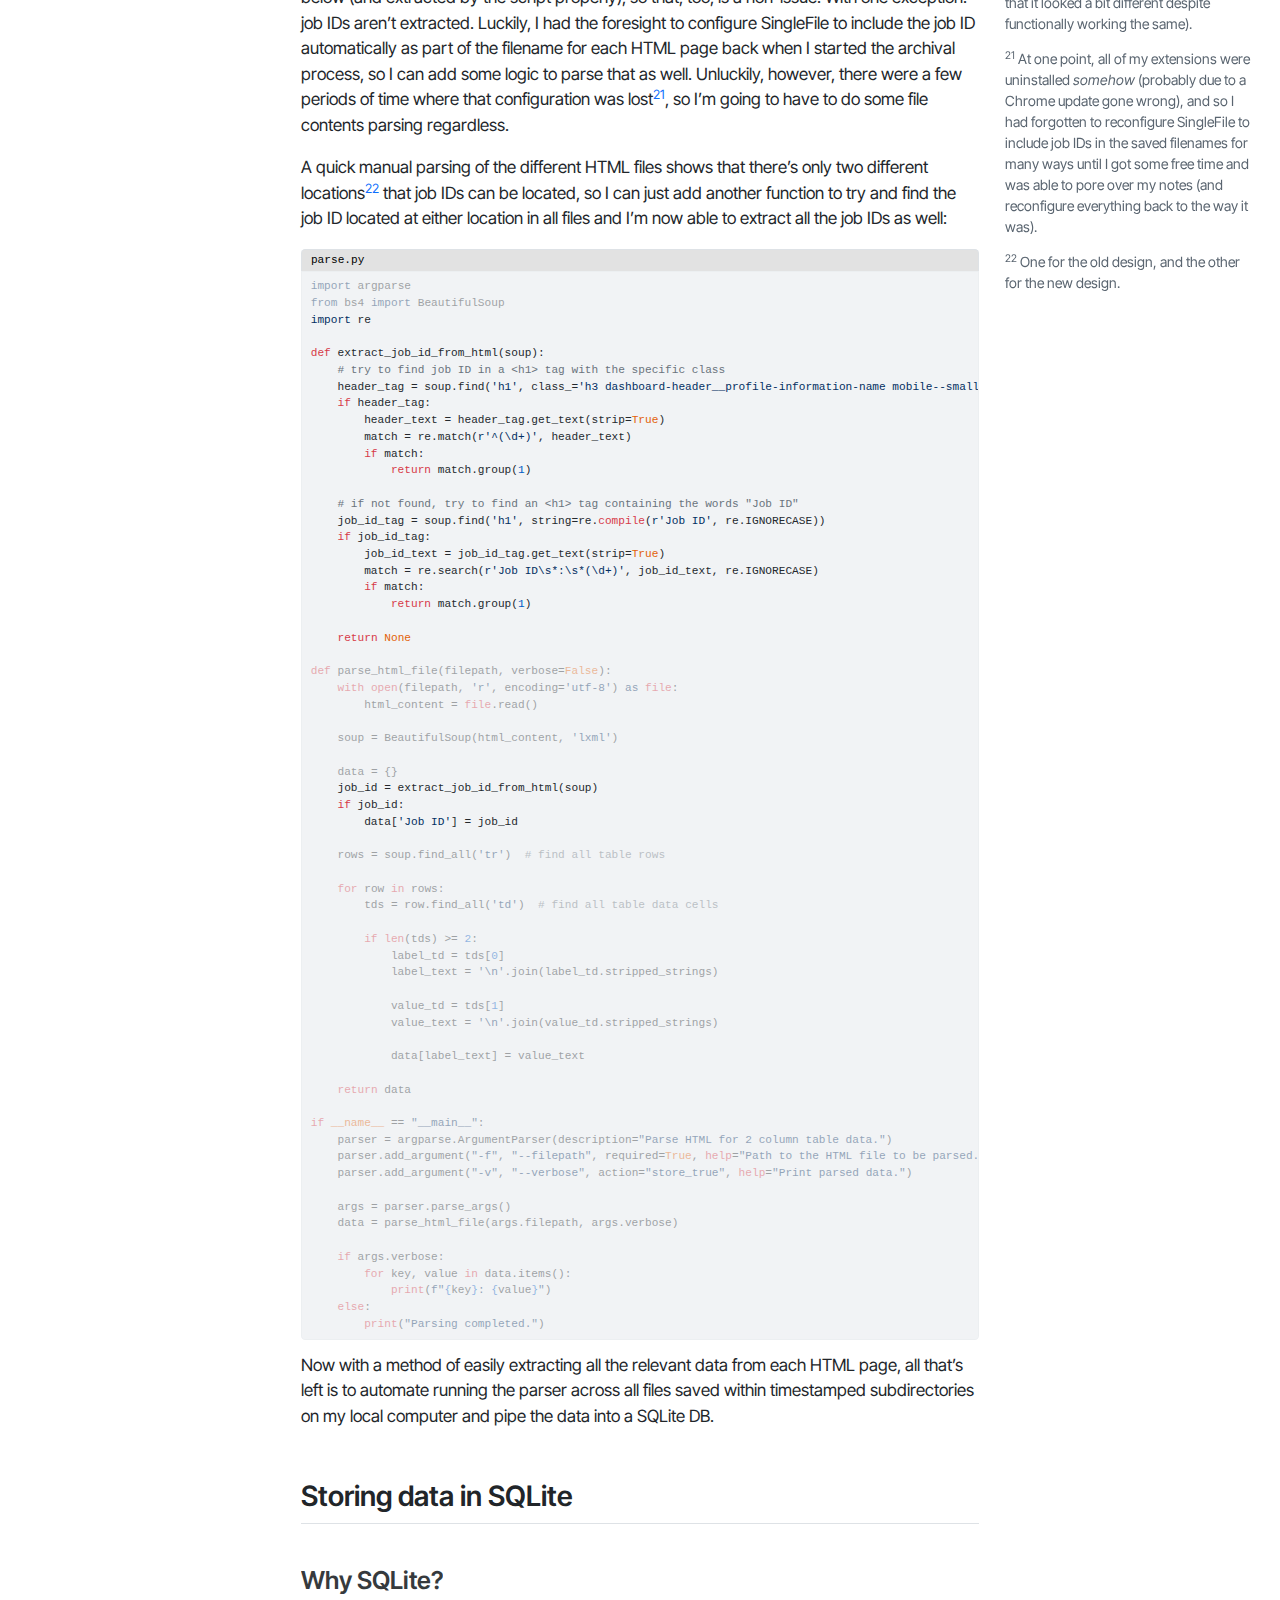
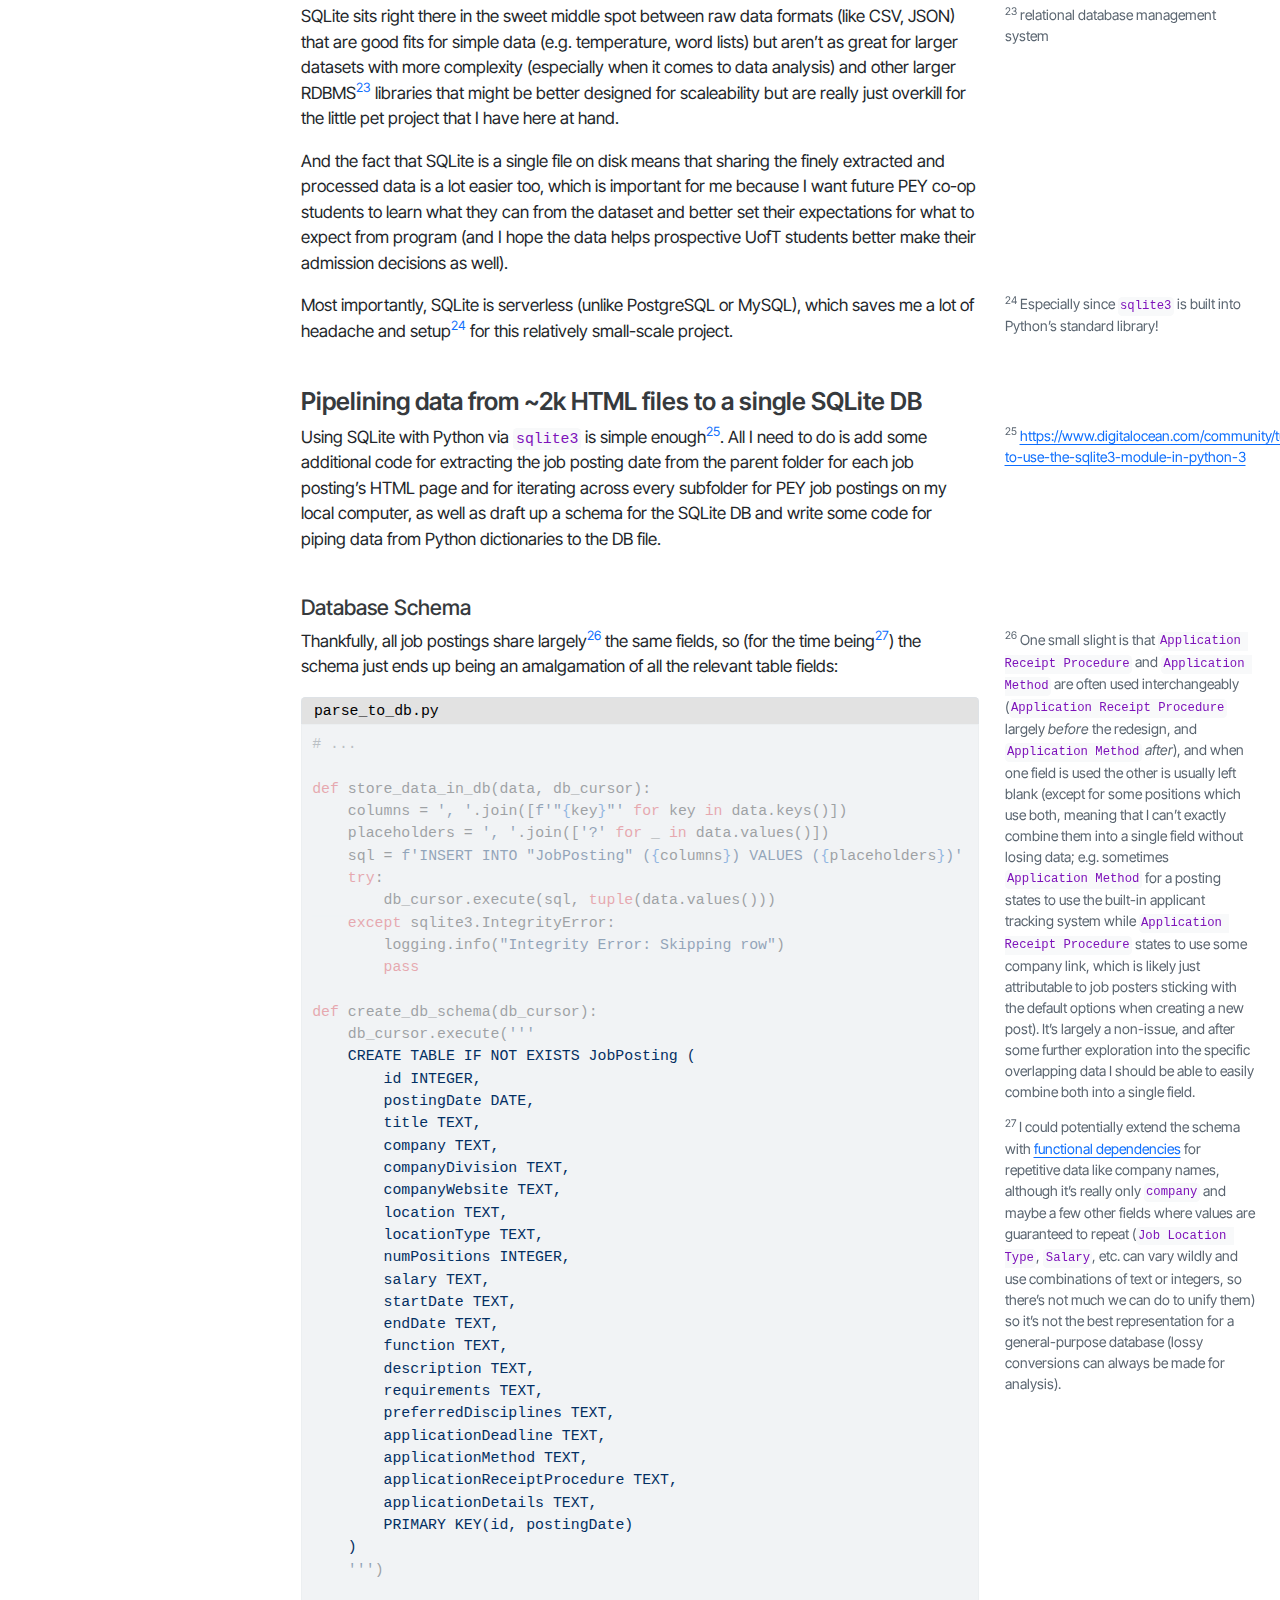
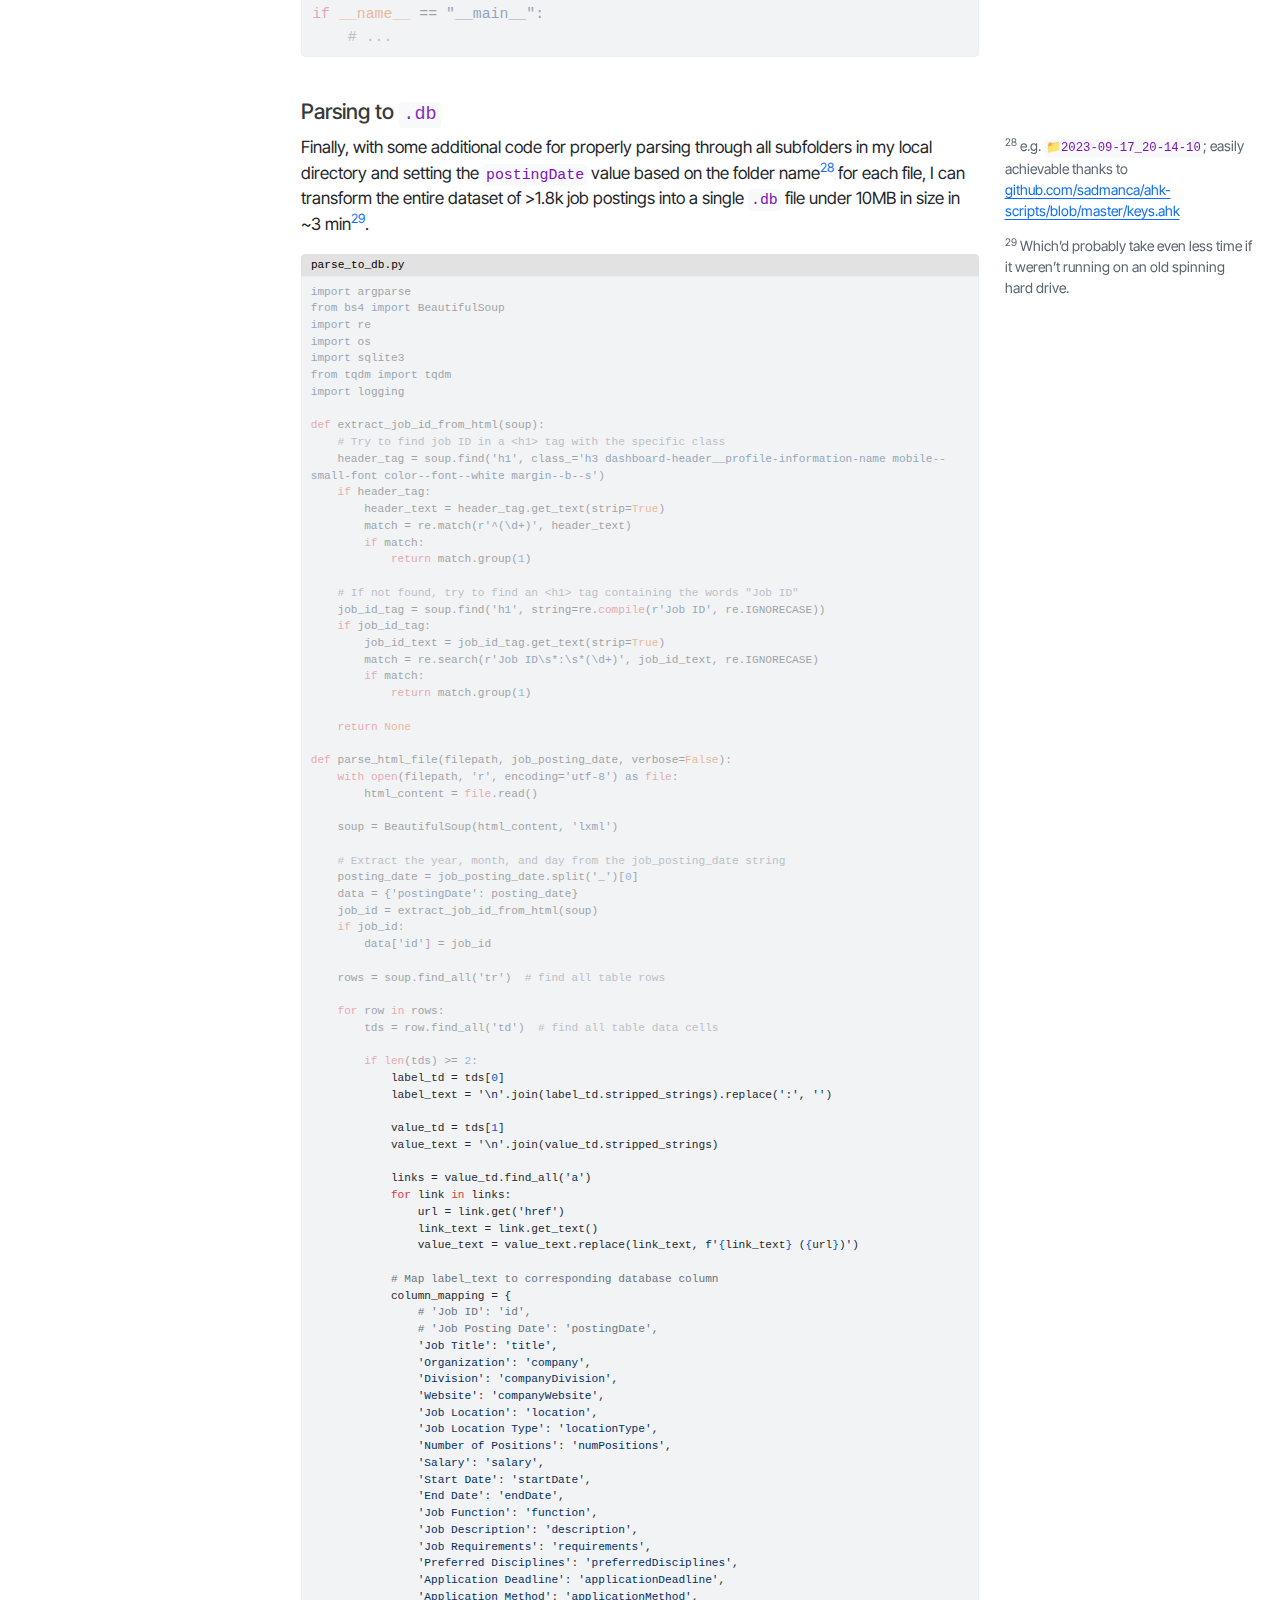
==== commit a6ead50d: "Built site for gh-pages" ====
--- a/posts/2024-05-22-analyzing-pey-postings-part-1/index.html
+++ b/posts/2024-05-22-analyzing-pey-postings-part-1/index.html
@@ -10,7 +10,7 @@
 <meta name="dcterms.date" content="2024-05-22">
 <meta name="description" content="Collecting unstructured data on ~2k job postings from UofT’s PEY Co-op job board &amp; pipelining it to a single SQLite DB less than 10MB in size">
 
-<title>Sadman’s Blog - Analyzing UofT PEY Co-op Job Postings (2023-2024) - Part 1: Scraping Job Board Data</title>
+<title>Analyzing UofT PEY Co-op Job Postings (2023-2024) - Part 1: Scraping Job Board Data</title>
 <style>
 code{white-space: pre-wrap;}
 span.smallcaps{font-variant: small-caps;}
@@ -121,7 +121,7 @@
 <style>
 
       .quarto-title-block .quarto-title-banner {
-        background: #eeeeee;
+        background: #61a0ff;
       }
 </style>
 <script>
@@ -158,14 +158,14 @@
 
 
 <link rel="stylesheet" href="../../styles.css">
-<meta property="og:title" content="Sadman’s Blog - Analyzing UofT PEY Co-op Job Postings (2023-2024) - Part 1: Scraping Job Board Data">
+<meta property="og:title" content="Analyzing UofT PEY Co-op Job Postings (2023-2024) - Part 1: Scraping Job Board Data">
 <meta property="og:description" content="Collecting unstructured data on ~2k job postings from UofT’s PEY Co-op job board &amp; pipelining it to a single SQLite DB less than 10MB in size">
 <meta property="og:image" content="https://sadman.ca/posts/2024-05-22-analyzing-pey-postings-part-1/resources/pey-part1.png">
 <meta property="og:site_name" content="Sadman's Blog">
 <meta property="og:image:alt" content="Briefcase colored 1/4 blue">
 <meta property="og:image:height" content="852">
 <meta property="og:image:width" content="1280">
-<meta name="twitter:title" content="Sadman’s Blog - Analyzing UofT PEY Co-op Job Postings (2023-2024) - Part 1: Scraping Job Board Data">
+<meta name="twitter:title" content="Analyzing UofT PEY Co-op Job Postings (2023-2024) - Part 1: Scraping Job Board Data">
 <meta name="twitter:description" content="Collecting unstructured data on ~2k job postings from UofT’s PEY Co-op job board &amp; pipelining it to a single SQLite DB less than 10MB in size">
 <meta name="twitter:image" content="https://sadman.ca/posts/2024-05-22-analyzing-pey-postings-part-1/resources/pey-part1.svg">
 <meta name="twitter:creator" content="@sadmanca">
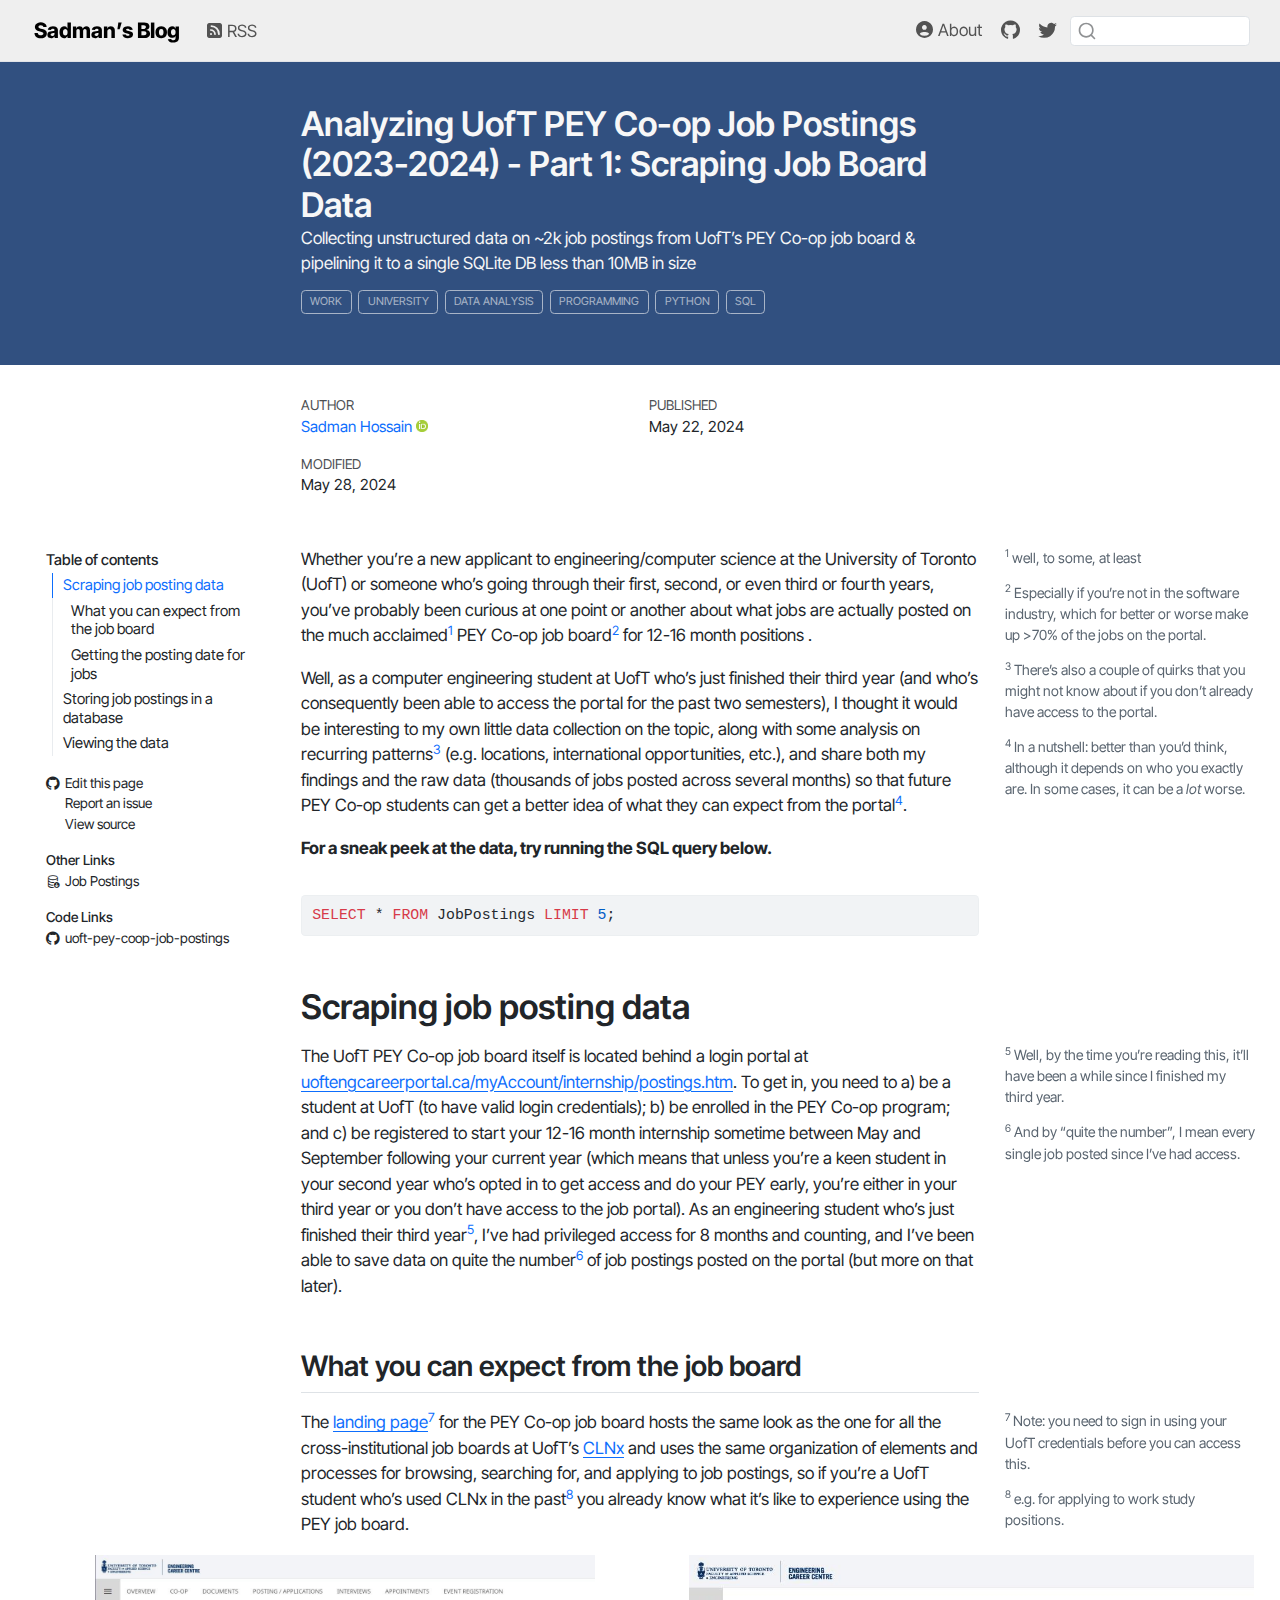
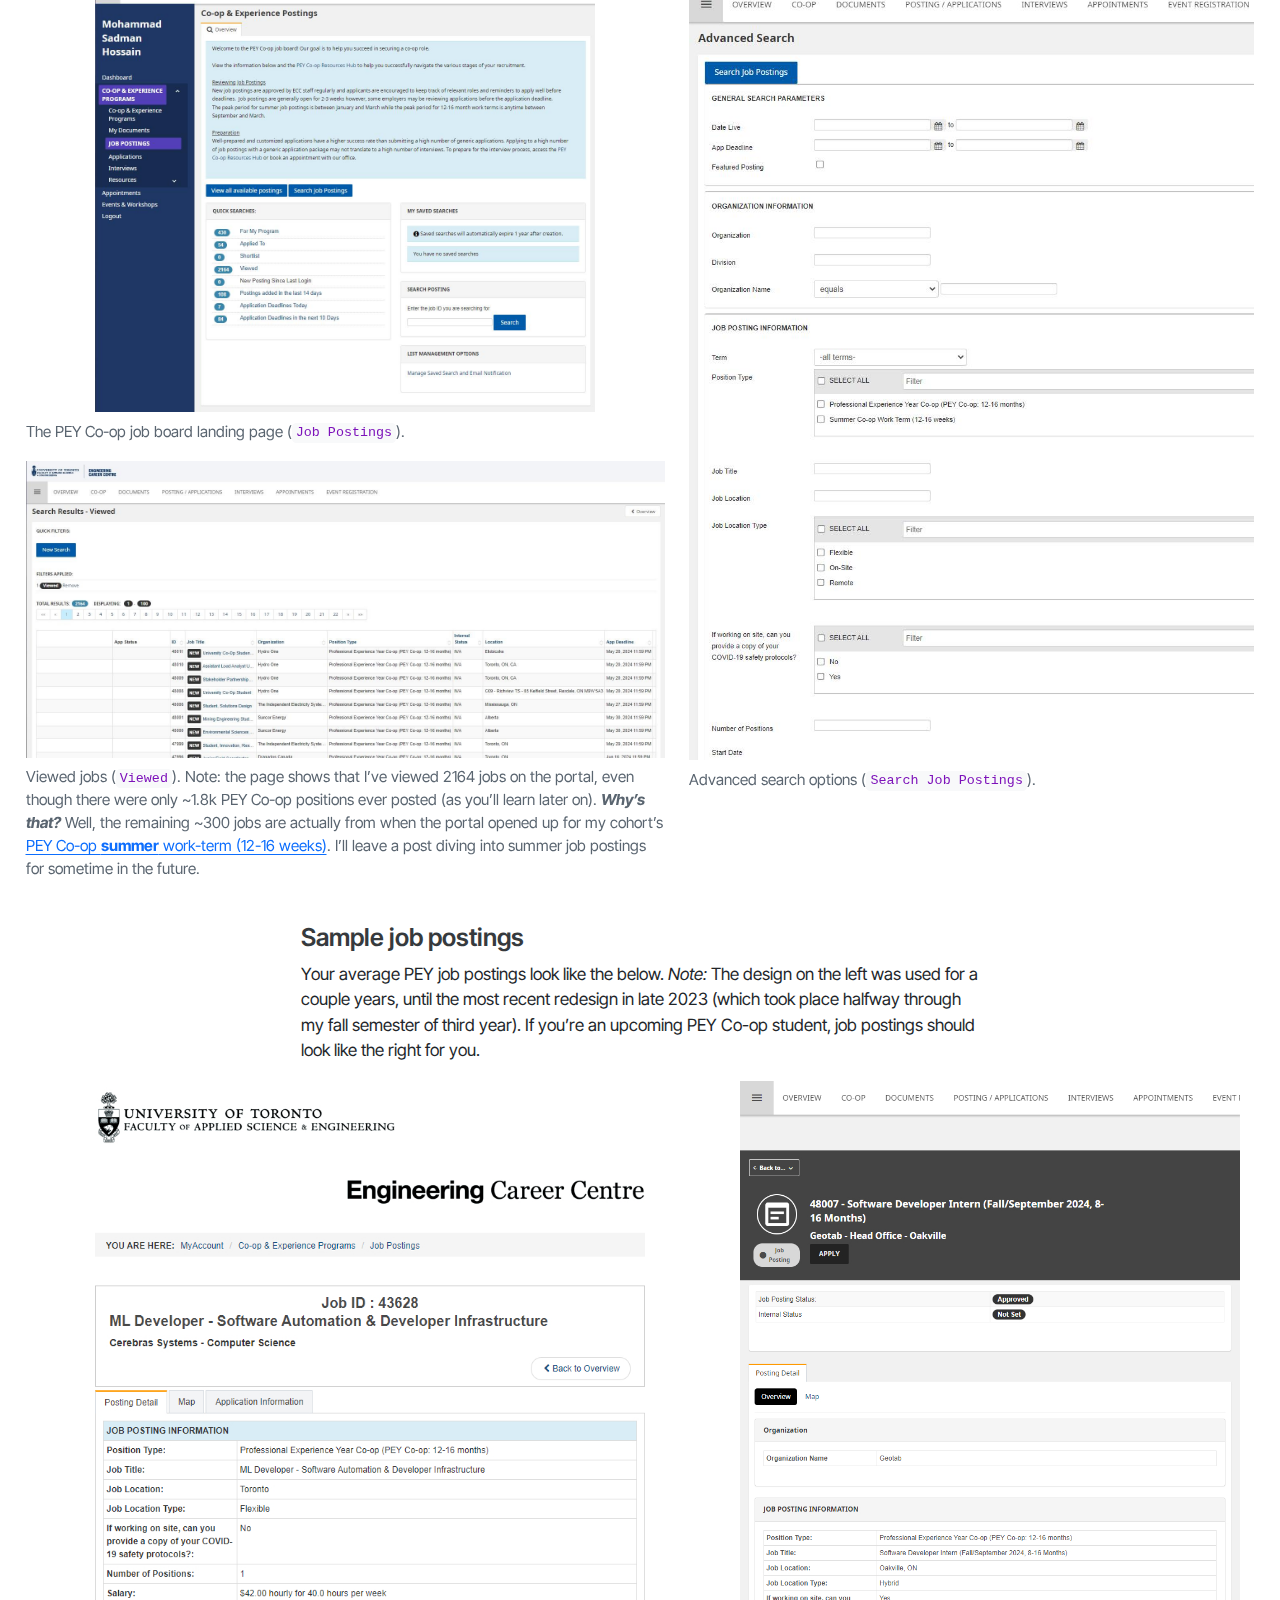
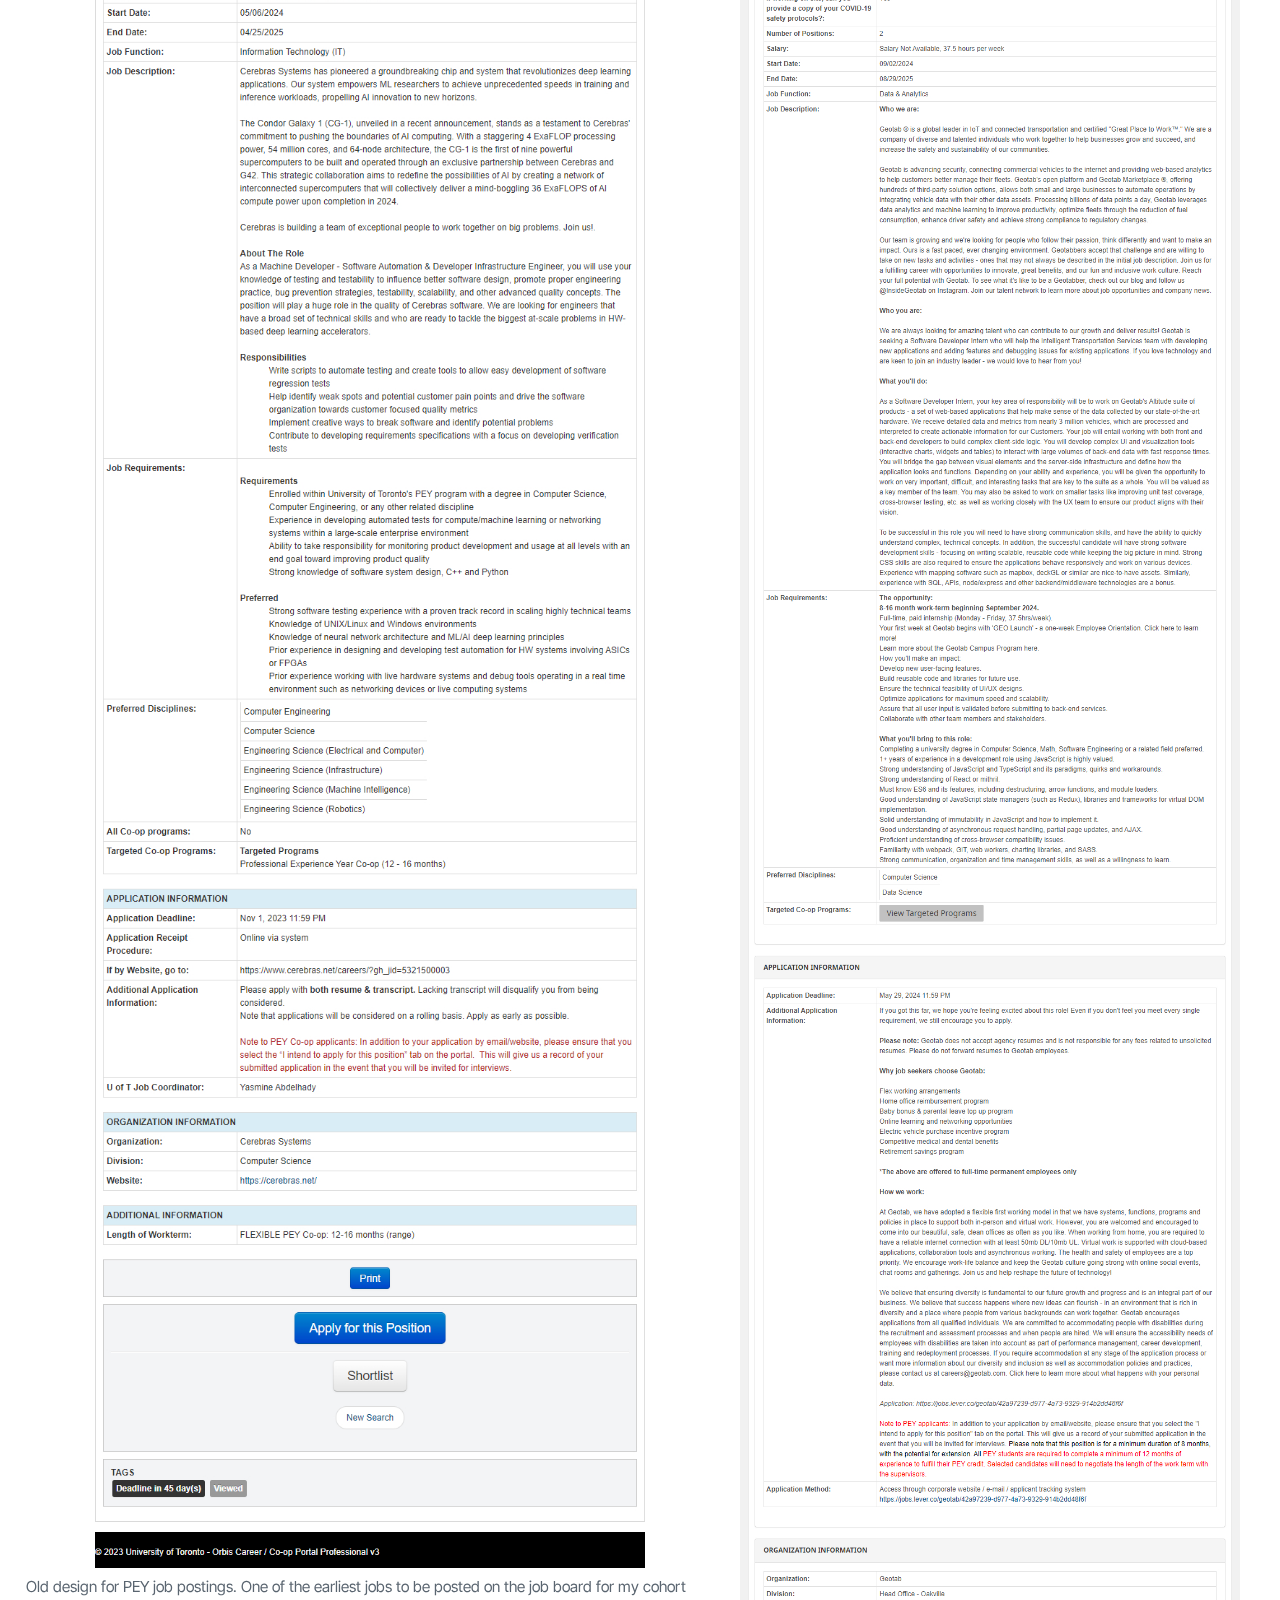
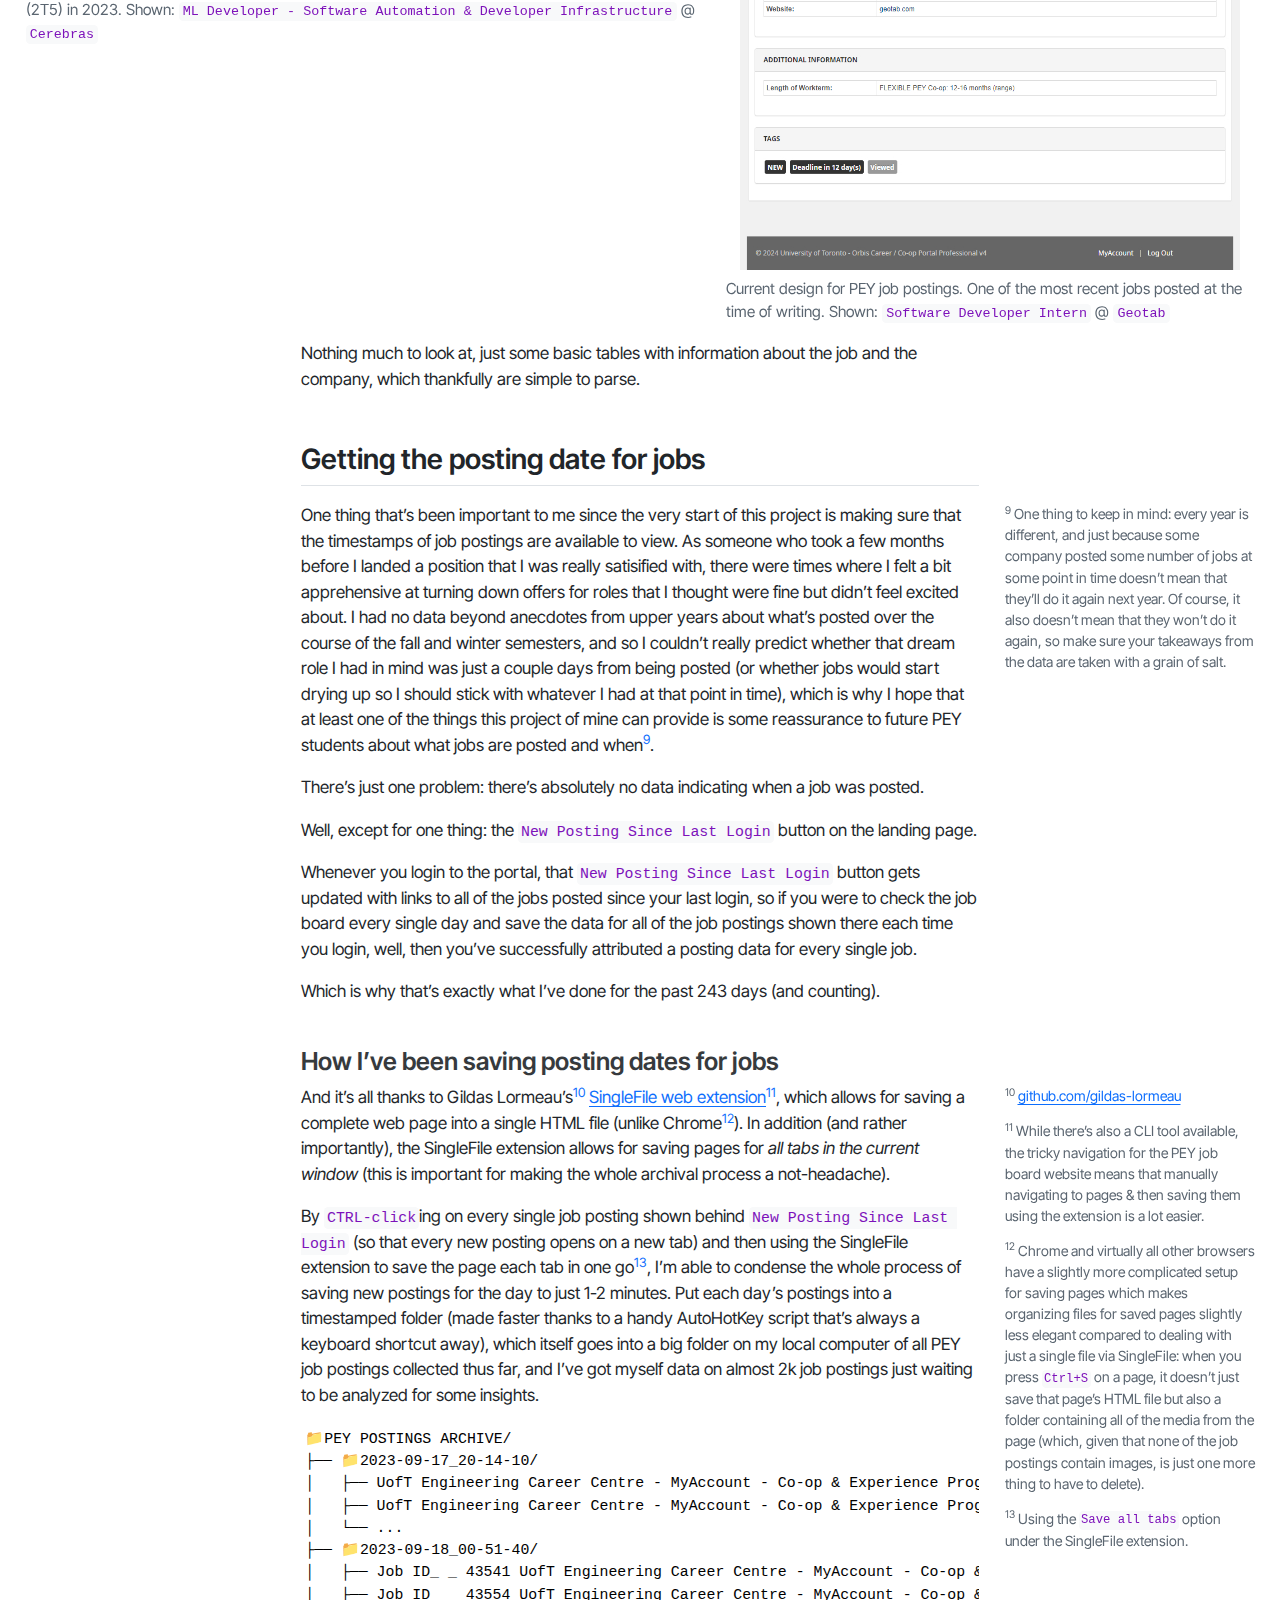
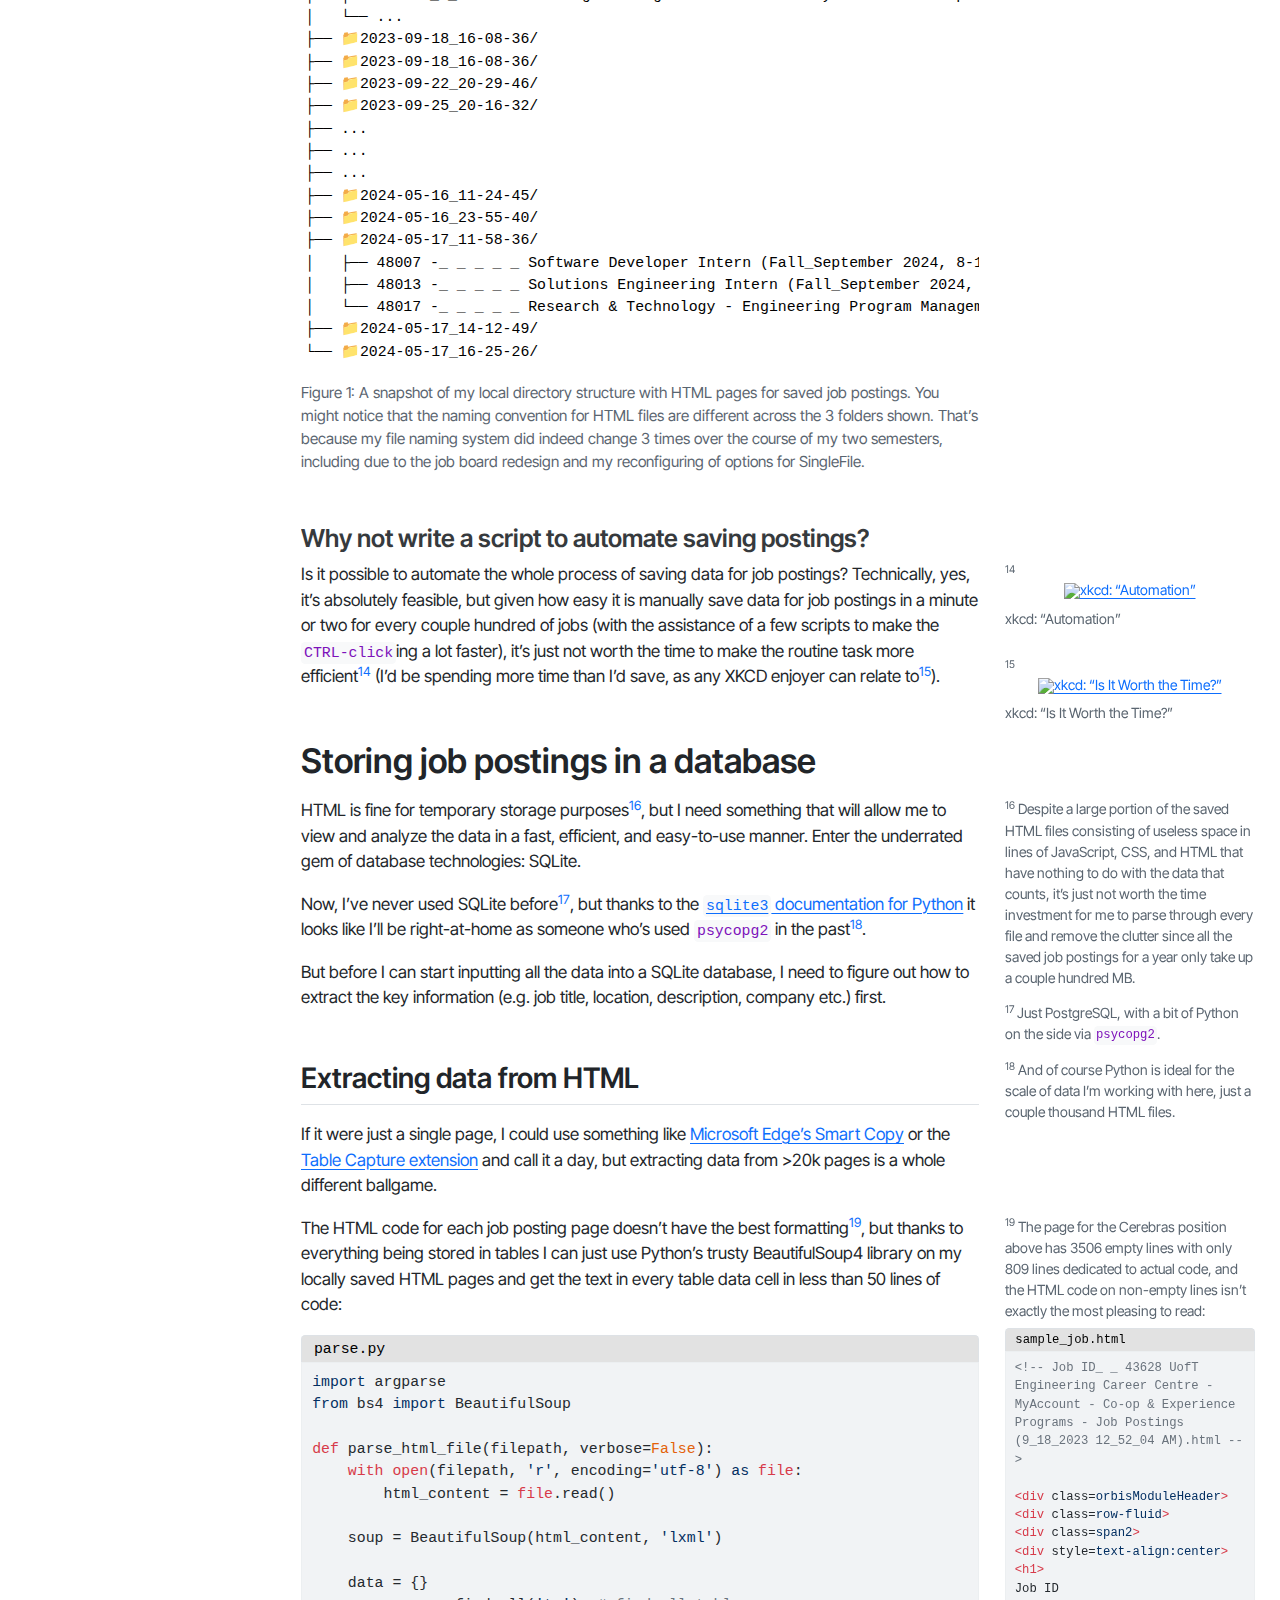
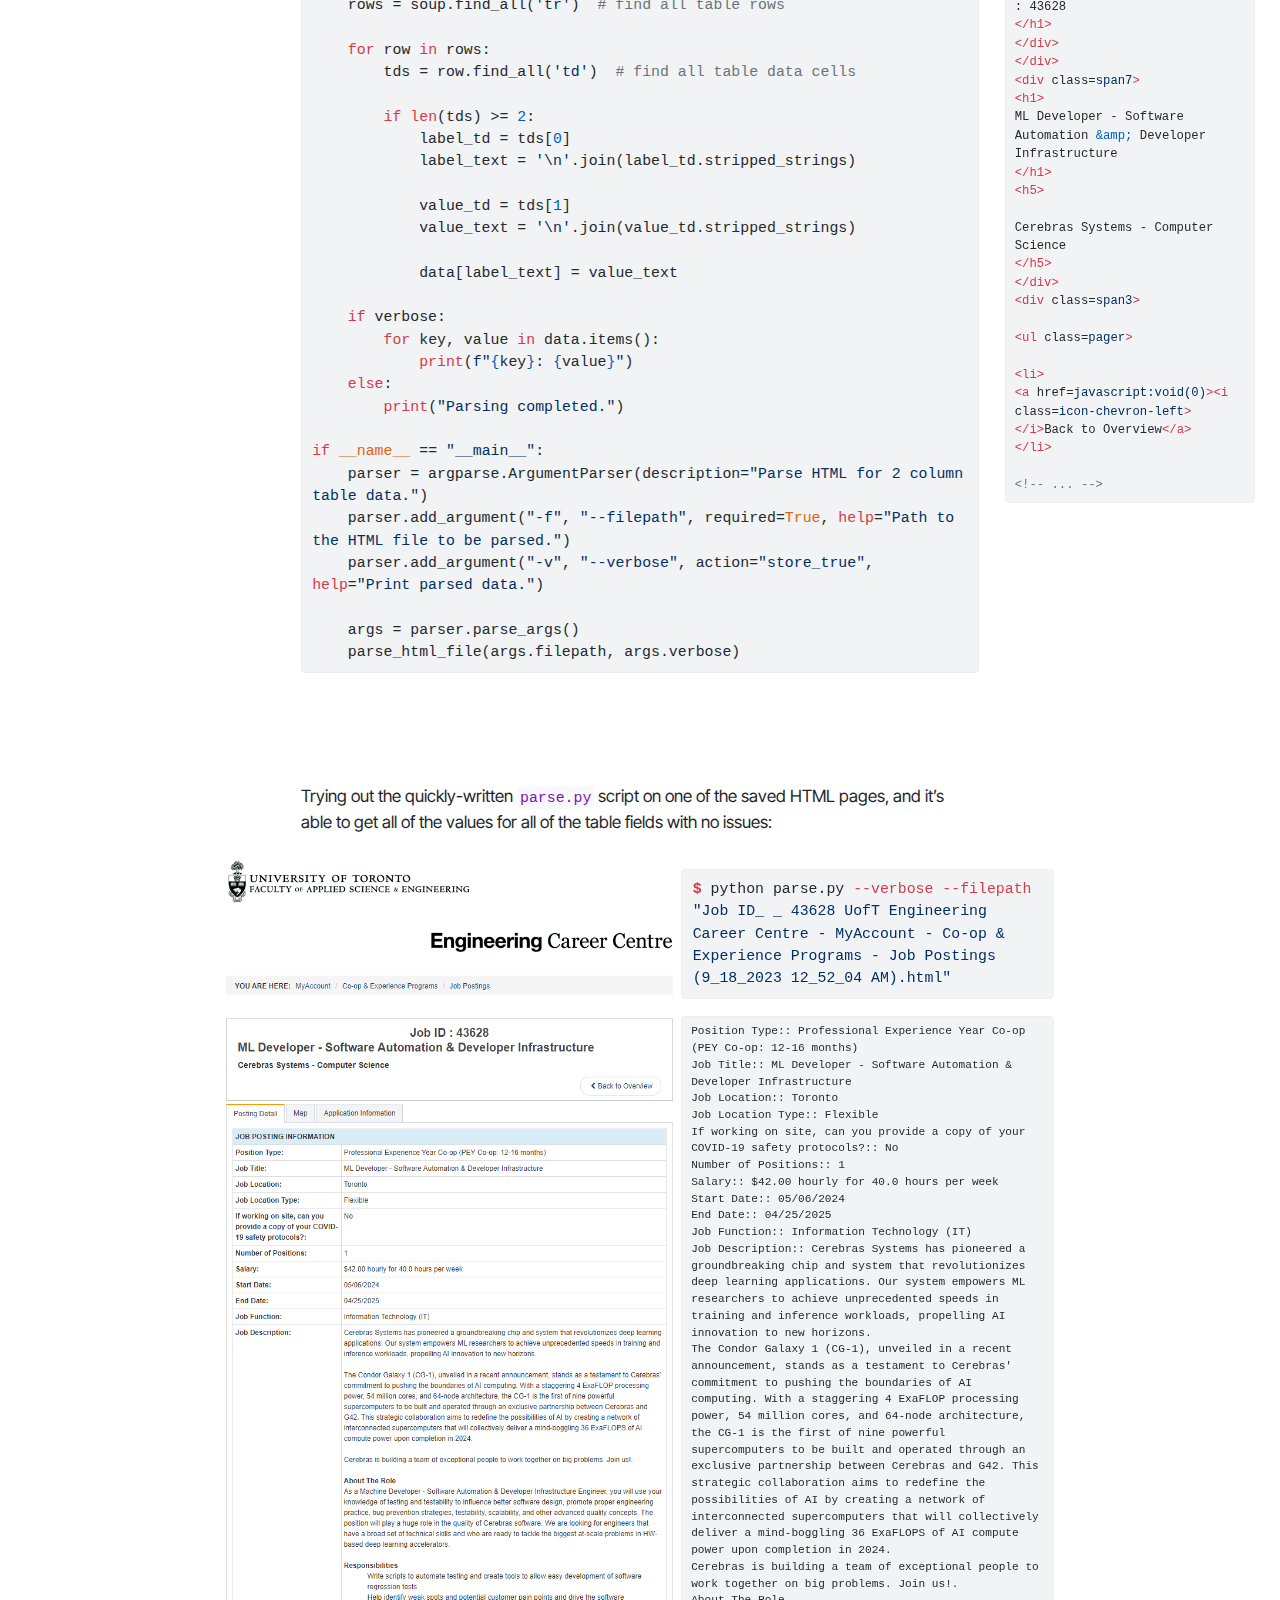
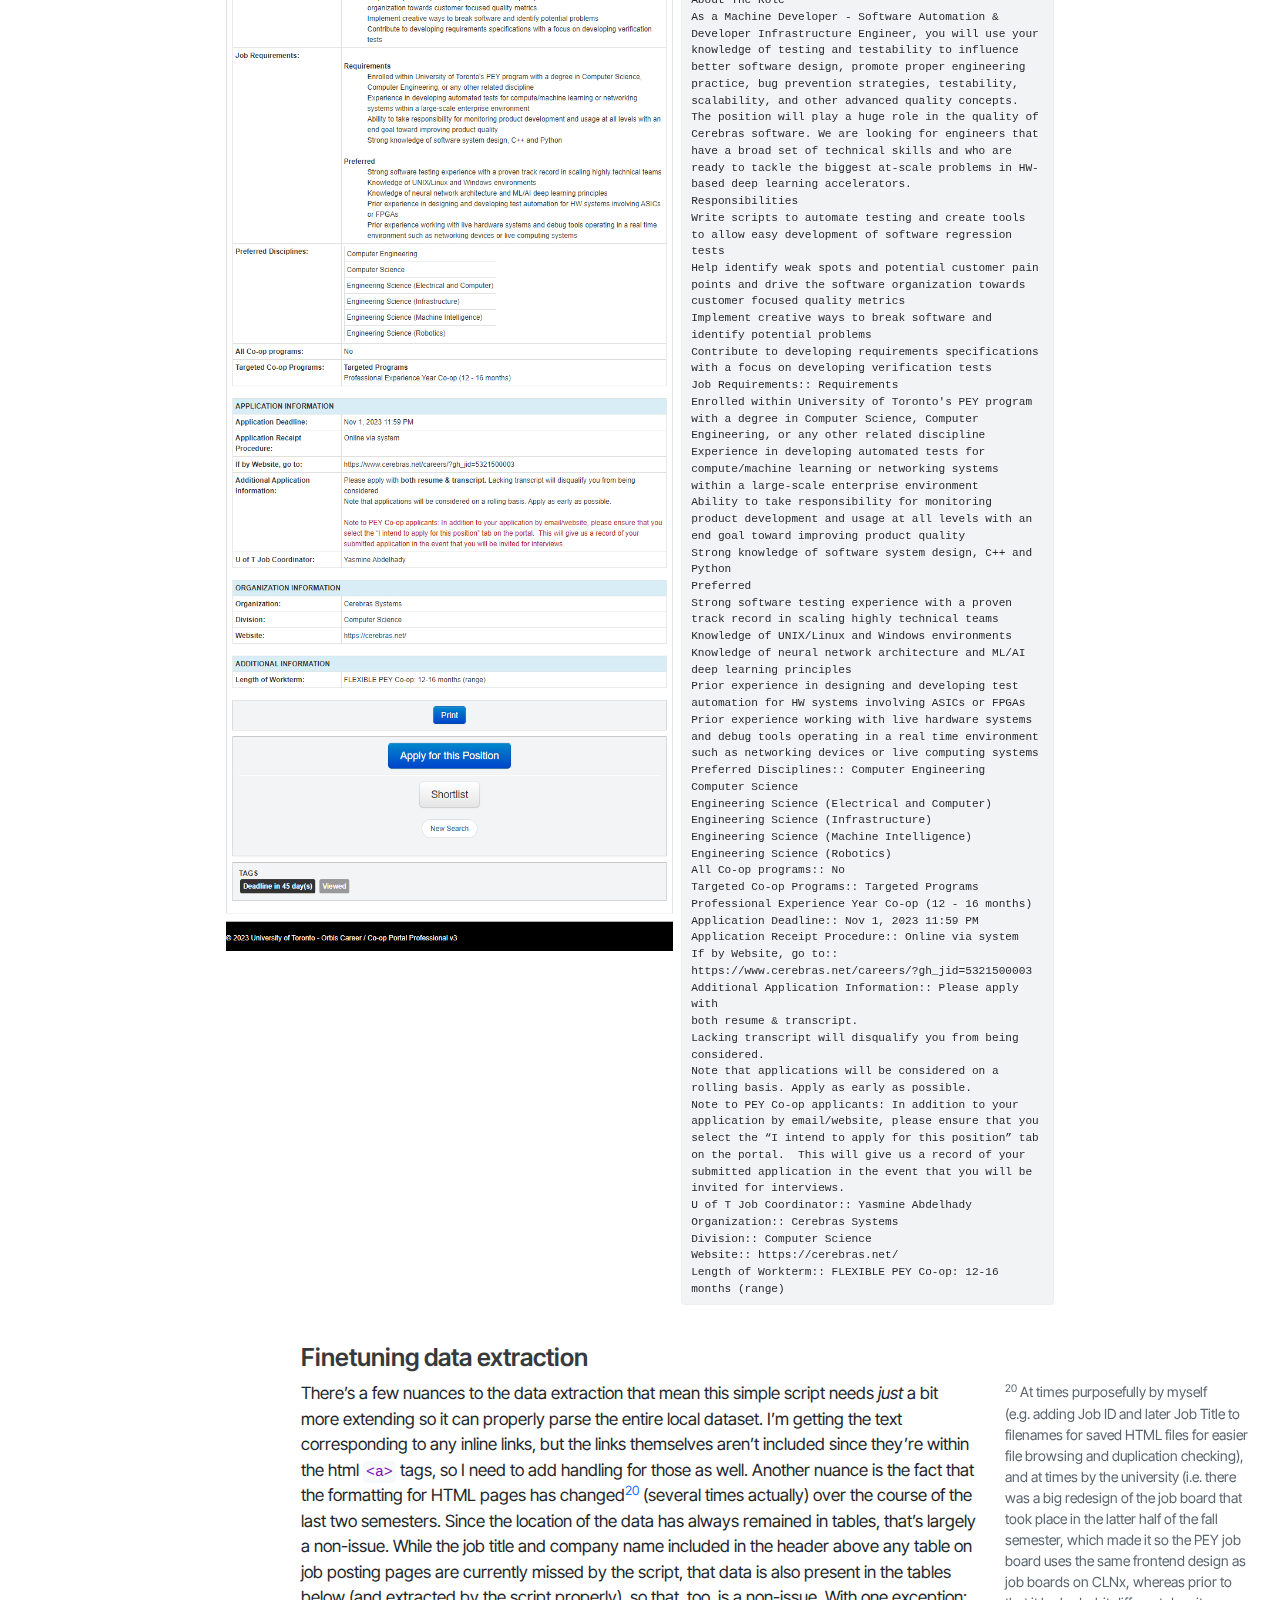
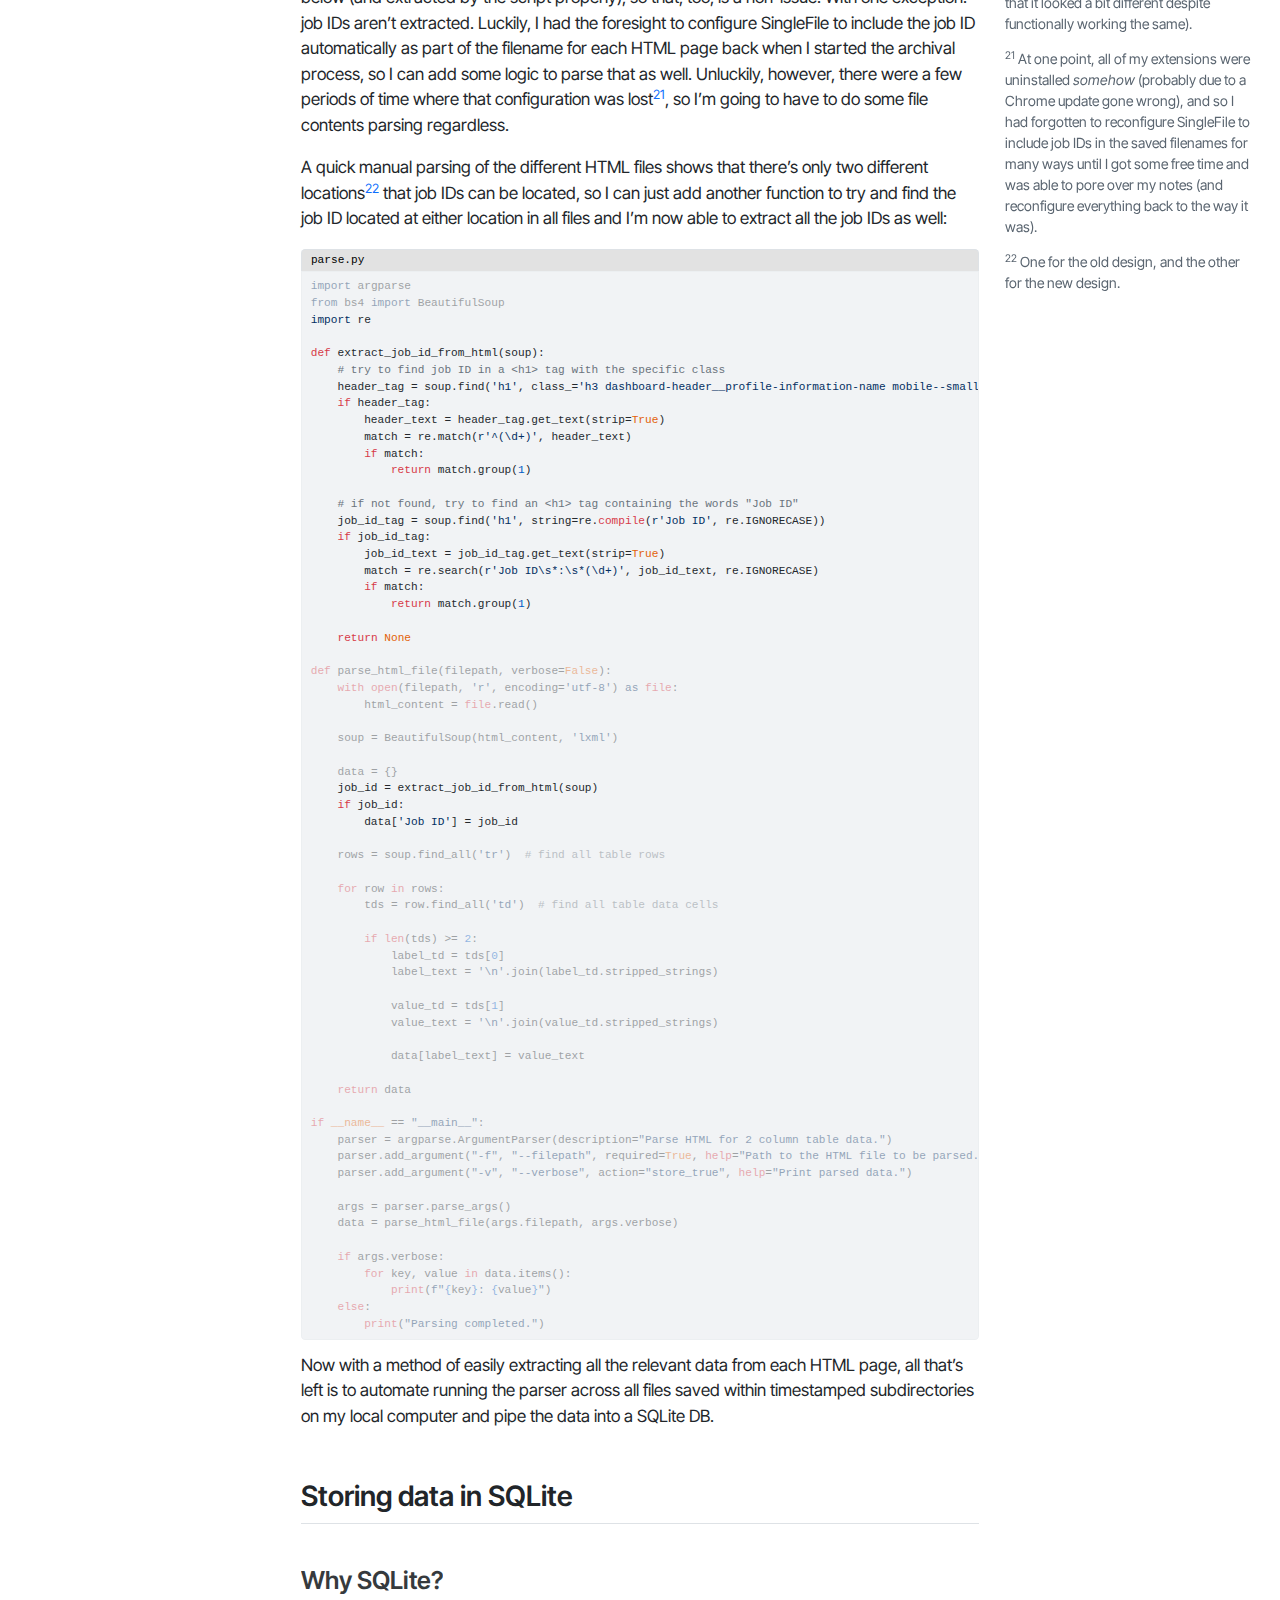
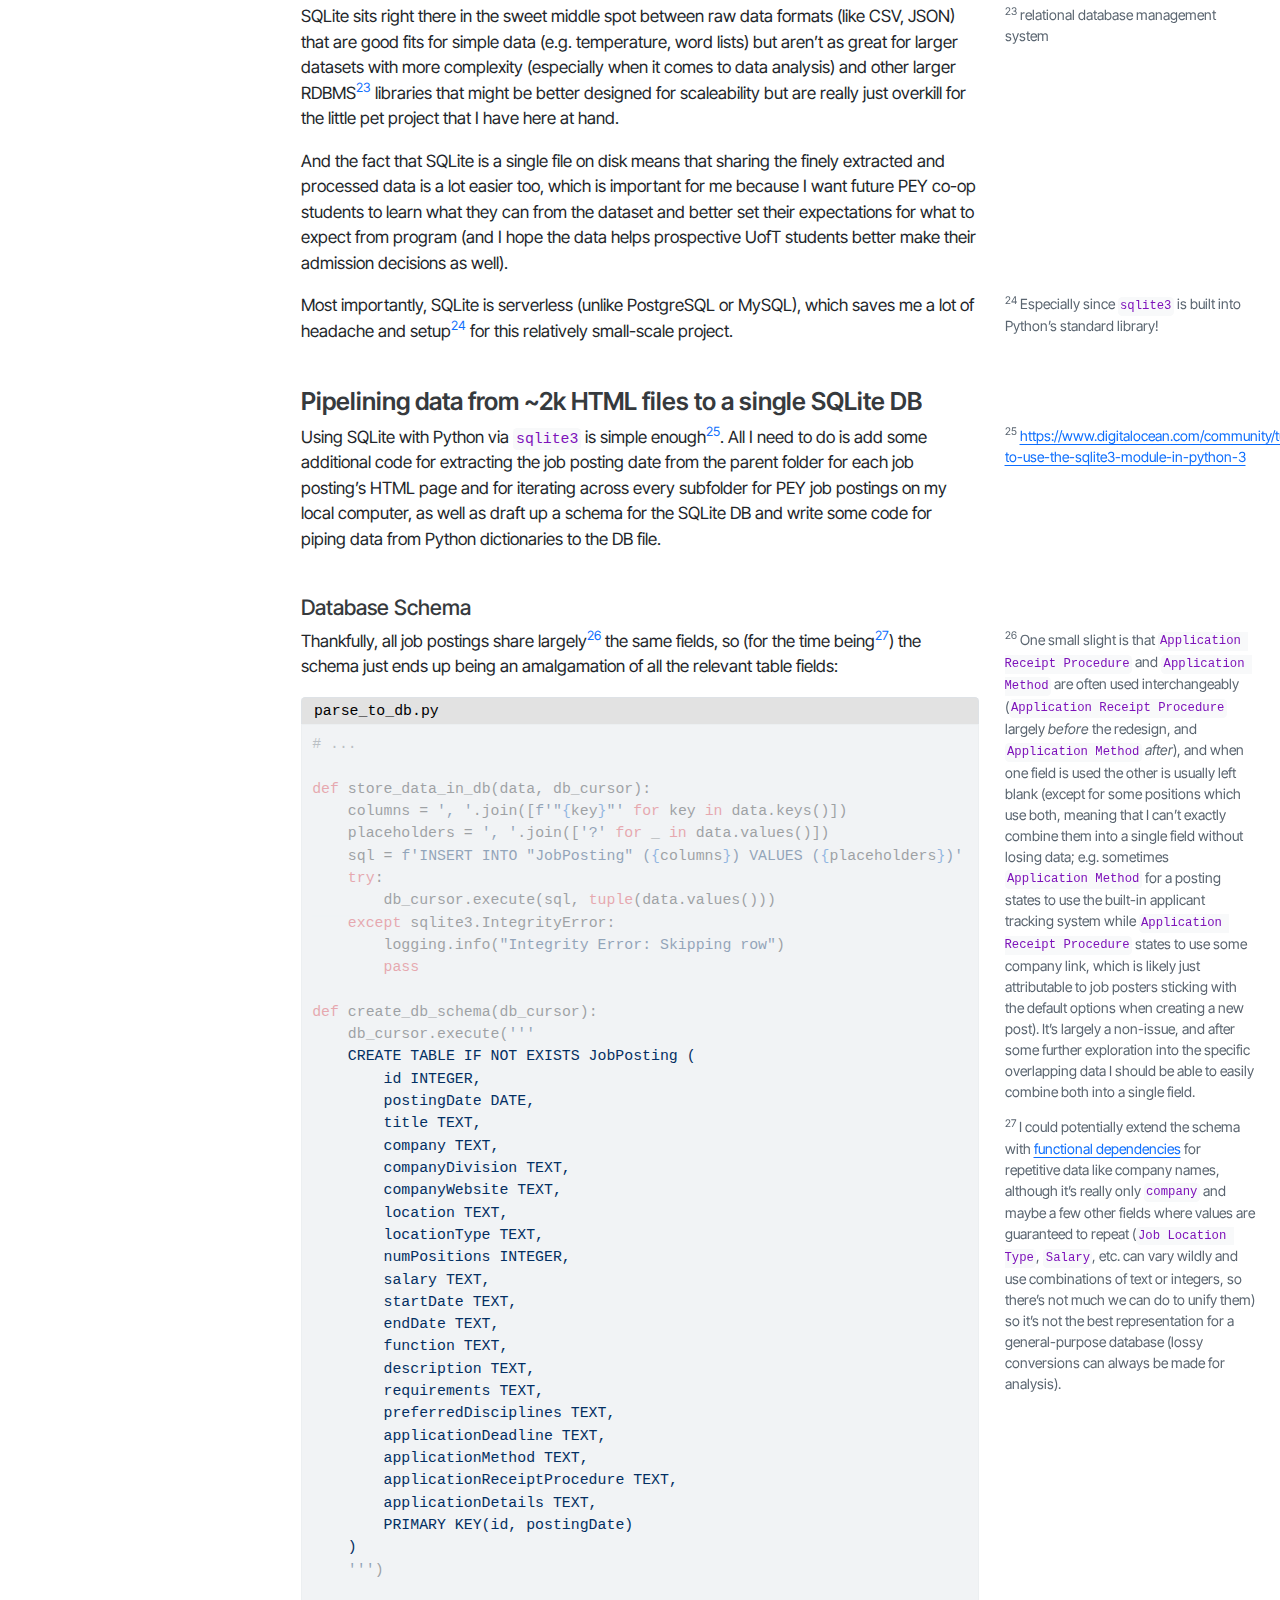
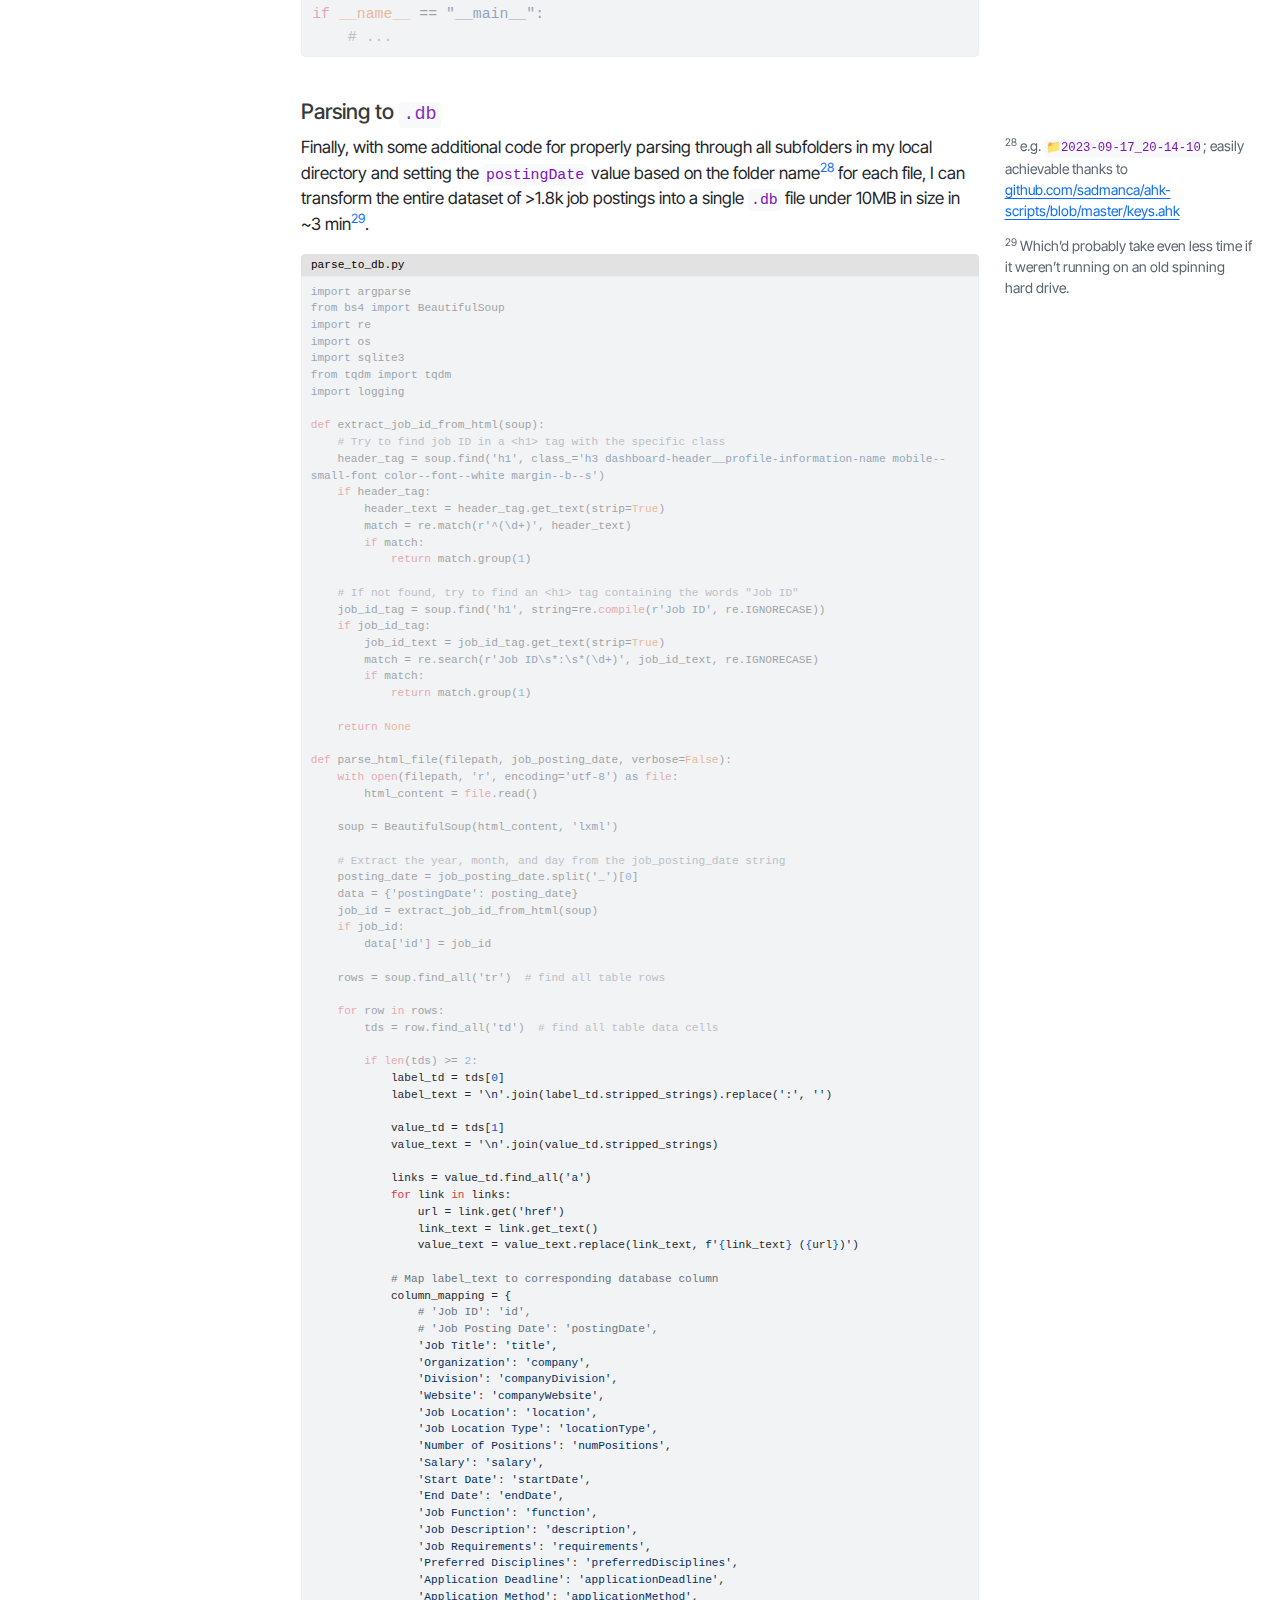
==== commit c2a2791c: "Built site for gh-pages" ====
--- a/posts/2024-05-22-analyzing-pey-postings-part-1/index.html
+++ b/posts/2024-05-22-analyzing-pey-postings-part-1/index.html
@@ -120,12 +120,60 @@
 <style>html{ scroll-behavior: smooth; }</style>
 <style>
 
+      .quarto-title-block .quarto-title-banner h1,
+      .quarto-title-block .quarto-title-banner h2,
+      .quarto-title-block .quarto-title-banner h3,
+      .quarto-title-block .quarto-title-banner h4,
+      .quarto-title-block .quarto-title-banner h5,
+      .quarto-title-block .quarto-title-banner h6
+      {
+        color: #f7f7f7;
+      }
+
       .quarto-title-block .quarto-title-banner {
-        background: #61a0ff;
+        color: #f7f7f7;
+background: #315080;
       }
 </style>
+<script src="https://code.jquery.com/jquery-3.1.1.min.js"></script>
+<script src="https://raw.githack.com/mburakerman/prognroll/master/src/prognroll.min.js"></script>
+
 <script>
-  
+$(function() {
+  var defaultColor = "#6953ff";
+  var banner = $(".quarto-title-banner");
+  var bannerBgColor = banner.css("background-color");
+
+  // Function to convert RGB to HEX
+  function rgbToHex(rgb) {
+    if (/^#[0-9A-F]{6}$/i.test(rgb)) {
+      return rgb;
+    }
+
+    rgb = rgb.match(/^rgb\((\d+),\s*(\d+),\s*(\d+)\)$/);
+    function hex(x) {
+      return ("0" + parseInt(x).toString(16)).slice(-2);
+    }
+    return "#" + hex(rgb[1]) + hex(rgb[2]) + hex(rgb[3]);
+  }
+
+  var progressBarColor = defaultColor;
+
+  if (banner.length && rgbToHex(bannerBgColor) !== "#eeeeee") {
+    progressBarColor = bannerBgColor;
+  }
+
+  $("body").prognroll({
+    height: 4, // progress bar height
+    color: progressBarColor, // progress bar background color
+    custom: false // if you make it true, you can add your custom div and see its scroll progress on the page
+  });
+});
+</script>
+
+
+<script>
+
   document.addEventListener('DOMContentLoaded', function () {
     const giscusAttributes = {
       "src": "https://giscus.app/client.js",
@@ -144,13 +192,13 @@
       "crossorigin": "anonymous",
       "async": "",
     };
-  
+
     // Dynamically create script tag
     const giscusScript = document.createElement("script");
     Object.entries(giscusAttributes).forEach(([key, value]) => giscusScript.setAttribute(key, value));
     document.body.appendChild(giscusScript);
   });
-    
+
 </script>
 <script src="https://unpkg.com/@antonz/sqlite@3.40.0/dist/sqlite3.js"></script>
 <script src="https://unpkg.com/sqlime@0.1.3/dist/sqlime-db.js"></script>
